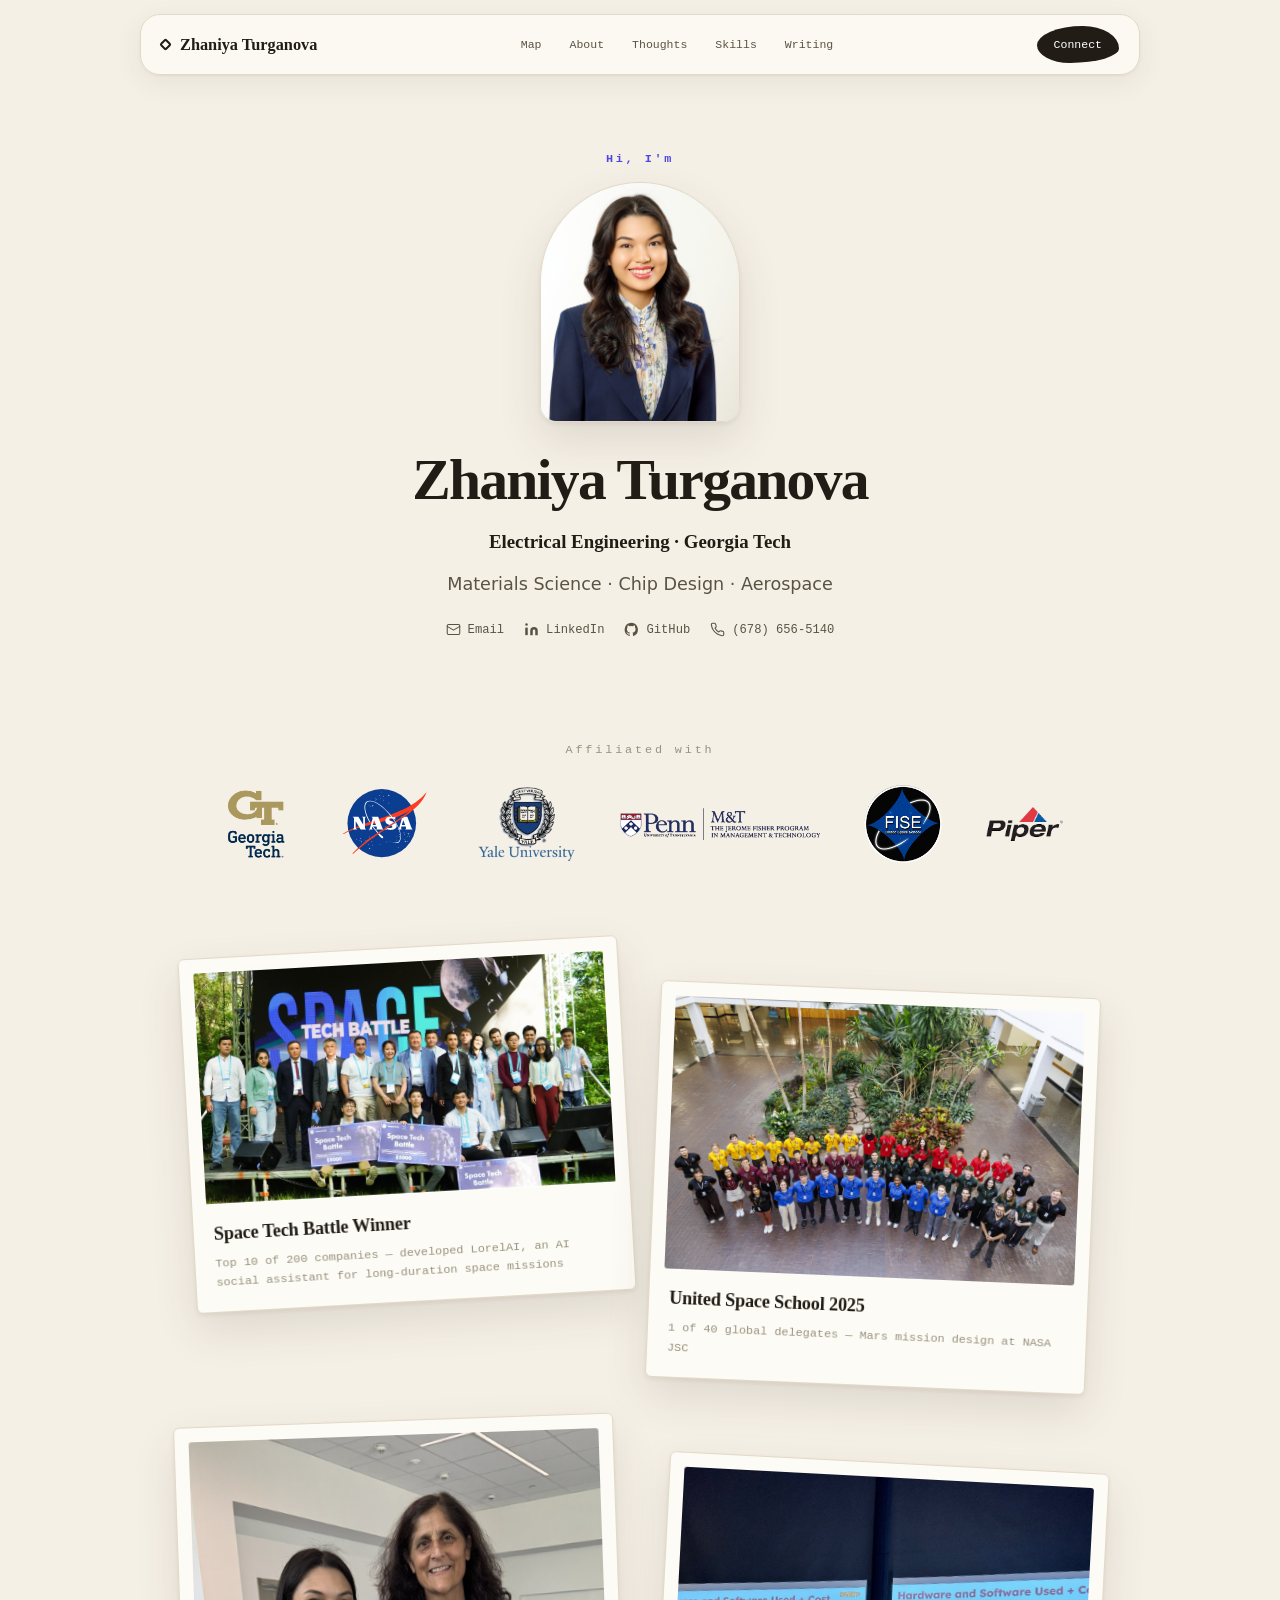
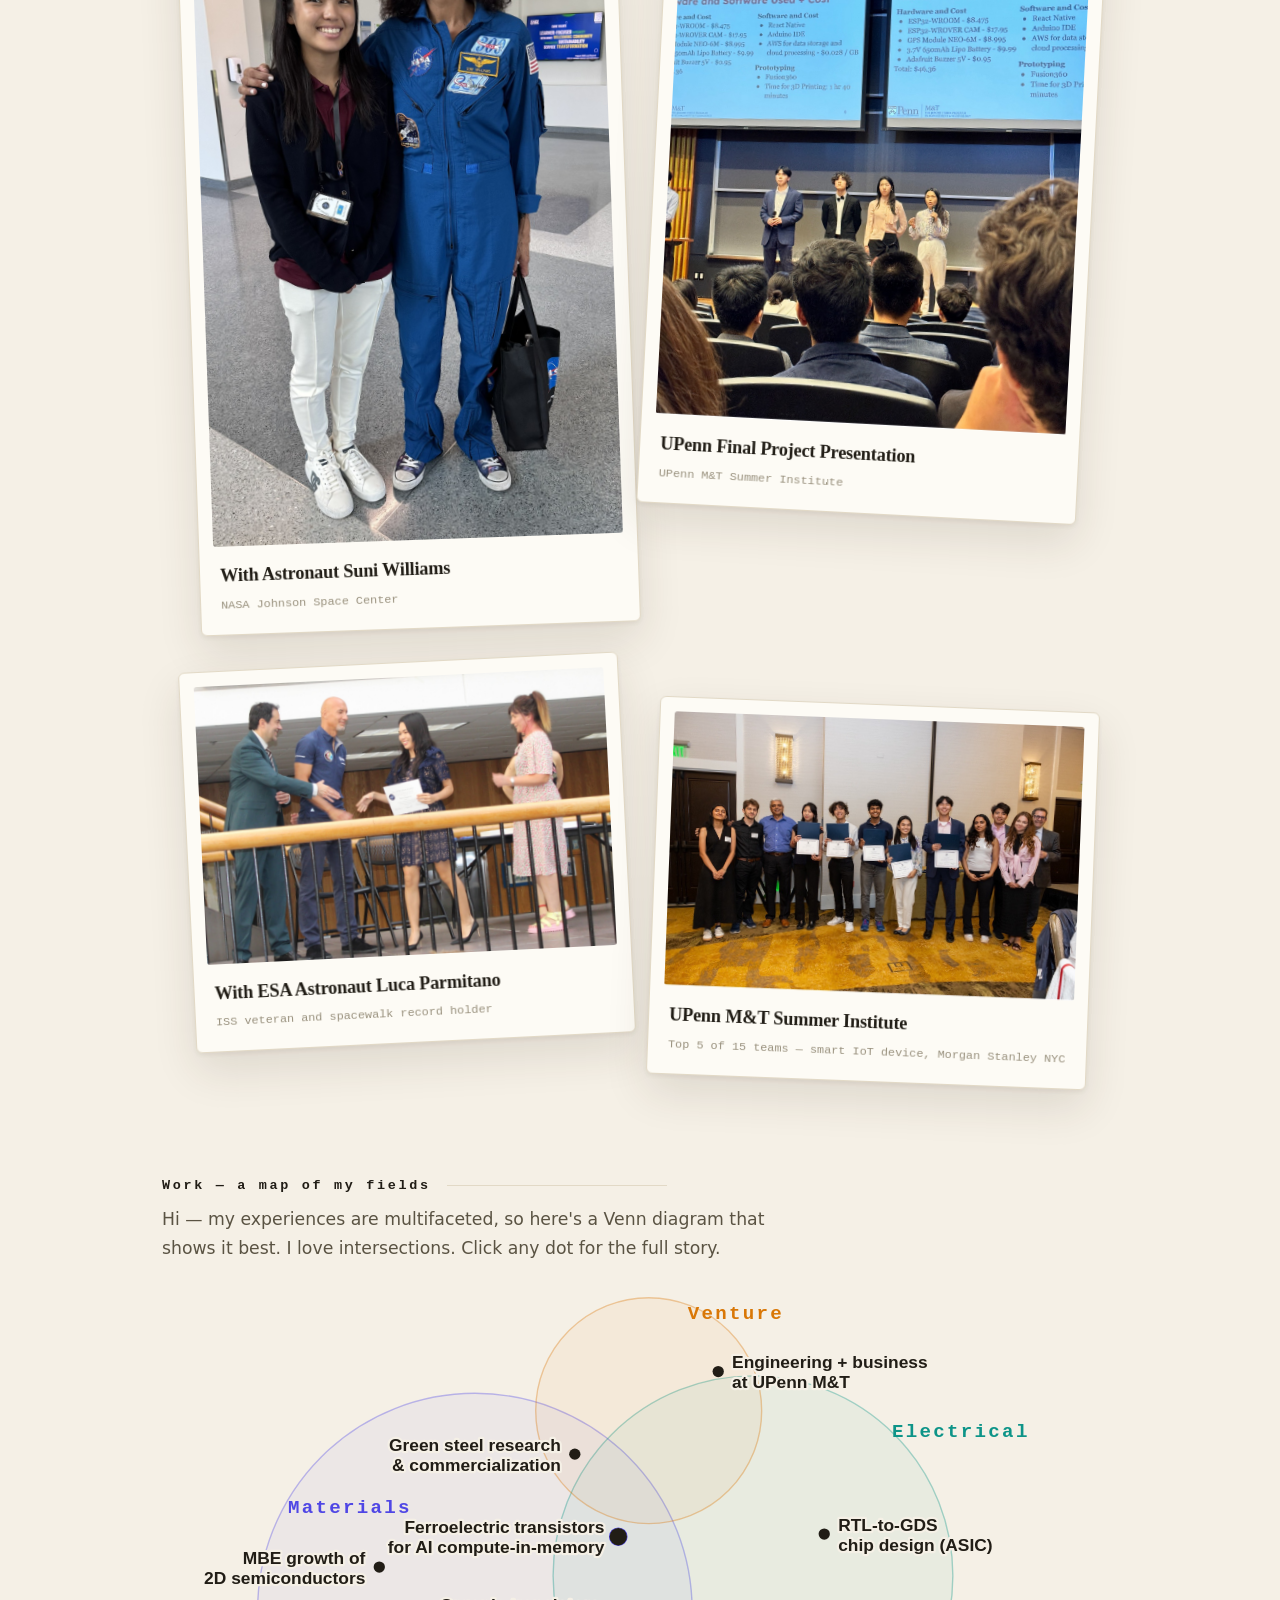
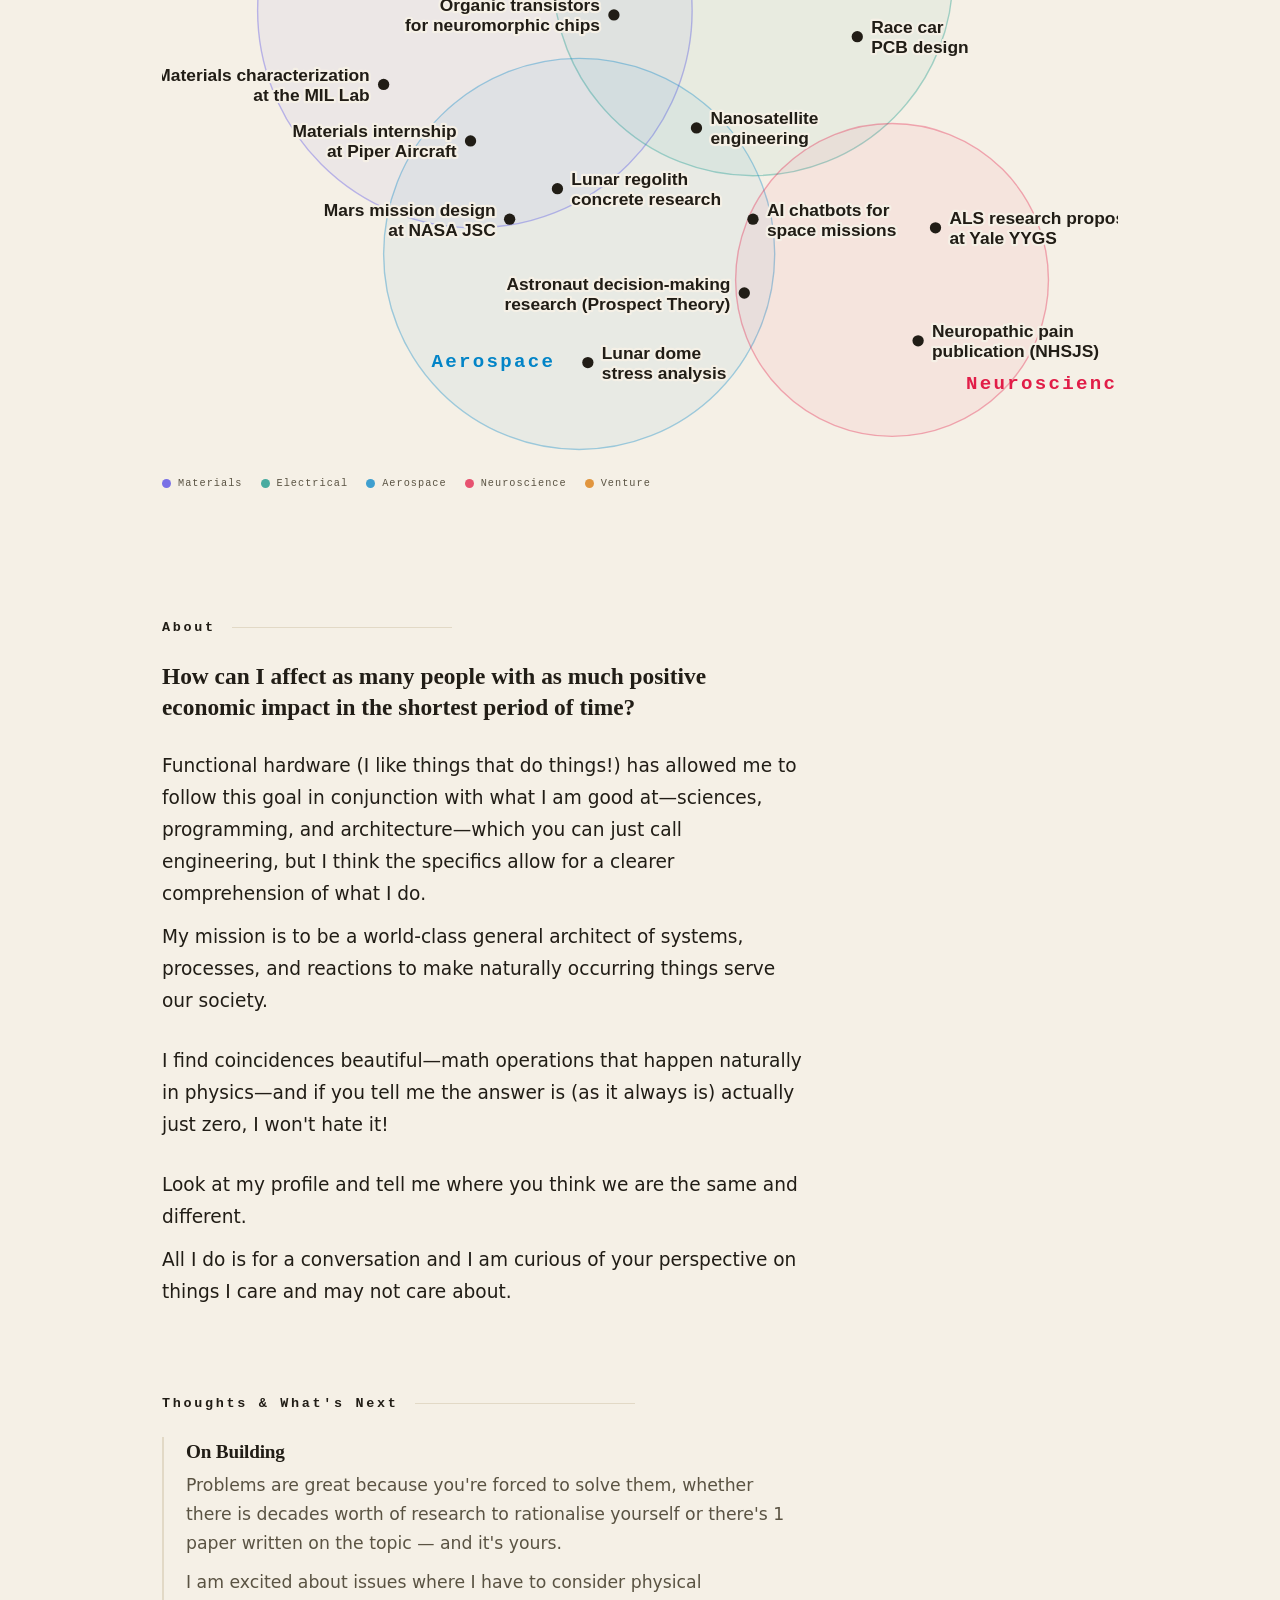
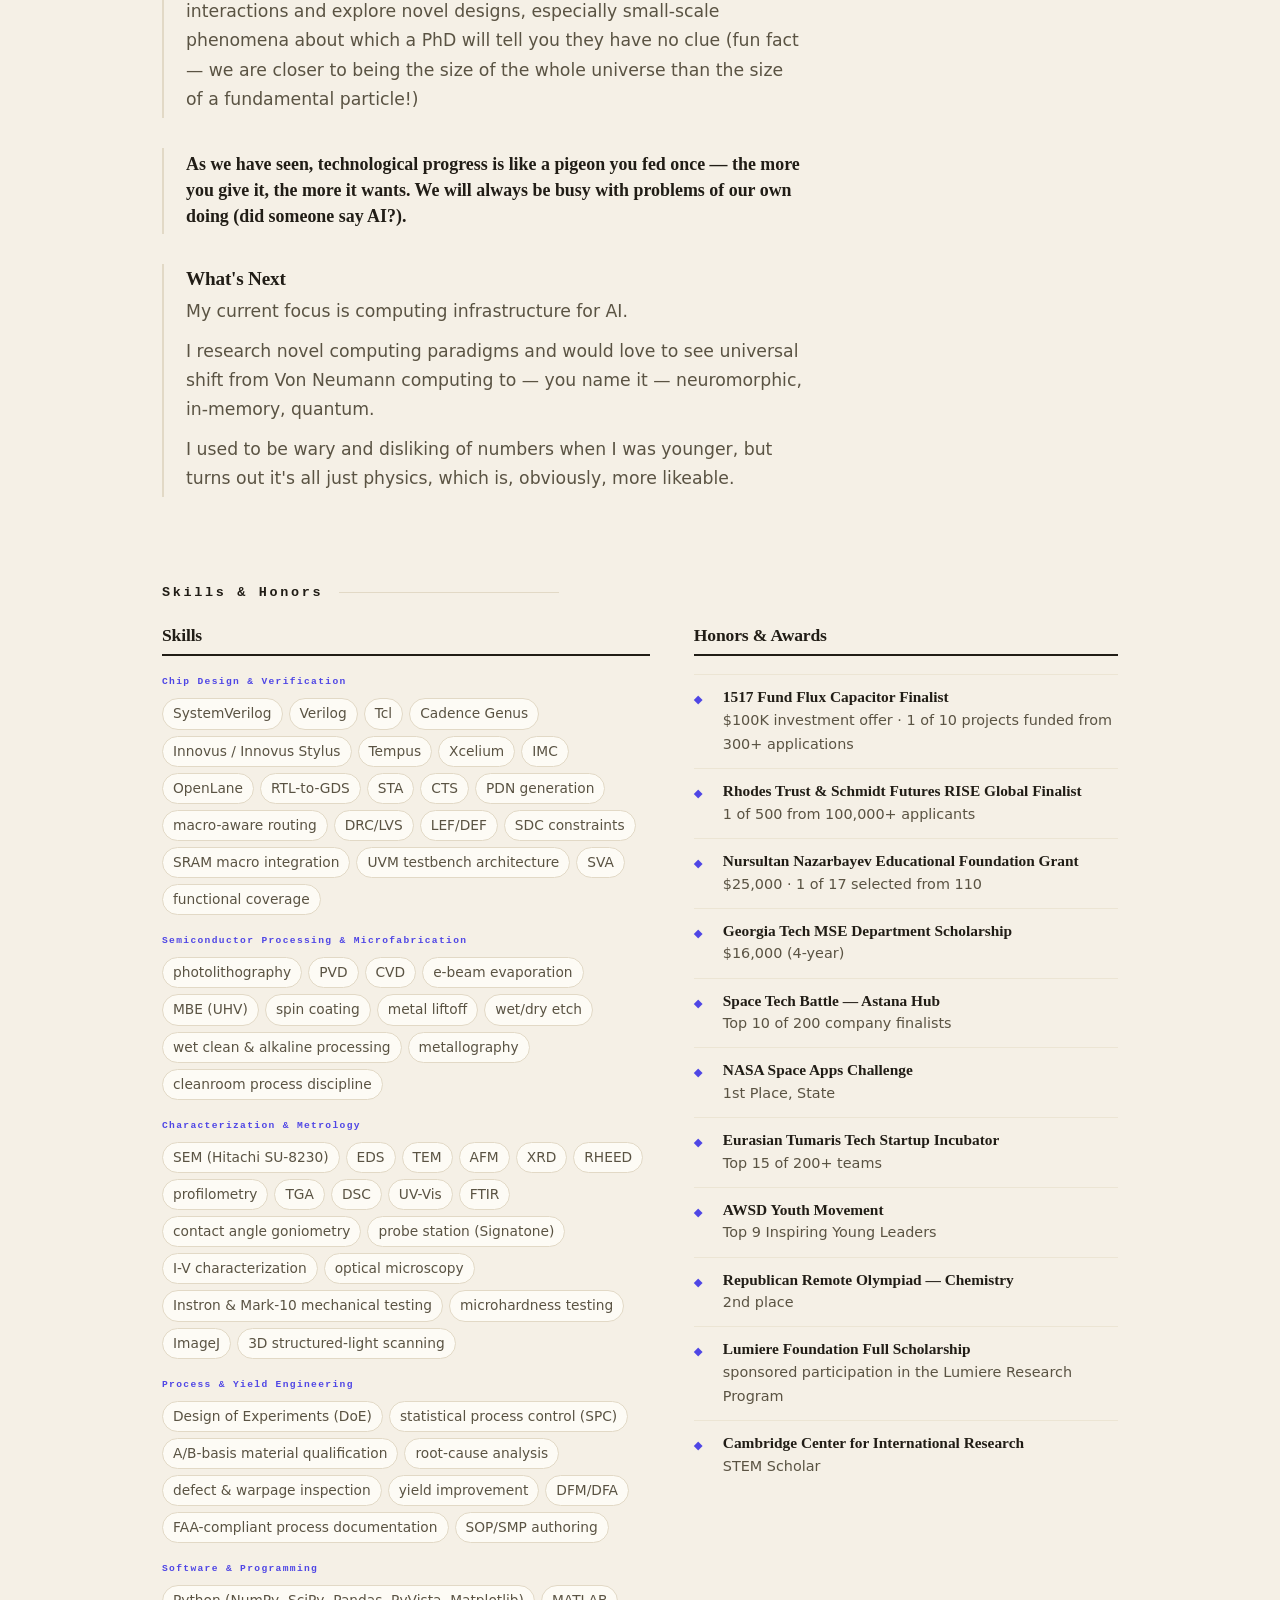
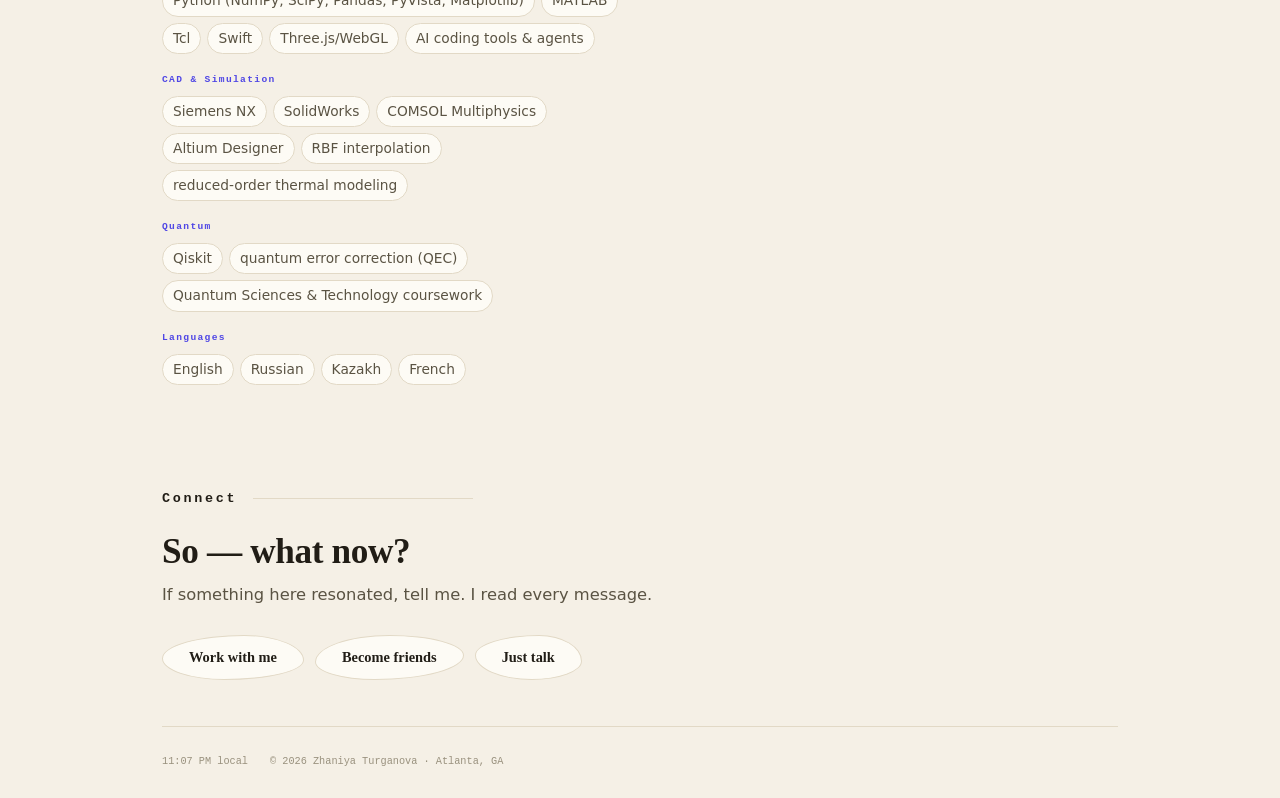
==== index.html @ eed6bd82 "v7 'atelier': beige paper, Fraunces serif, bigger everything, front-page collage, flowy modals - War" ====
<!DOCTYPE html>
<html lang="en">
<head>
    <meta charset="UTF-8">
    <meta name="viewport" content="width=device-width, initial-scale=1.0">
    <meta http-equiv="Content-Security-Policy" content="default-src 'self'; img-src 'self' data:; style-src 'self' 'unsafe-inline' https://fonts.googleapis.com; font-src https://fonts.gstatic.com; script-src 'self' 'unsafe-inline'; connect-src 'self' https://formspree.io; frame-src 'self'; base-uri 'self'; object-src 'none'; form-action 'self' https://formspree.io">
    <title>Zhaniya Turganova — Materials Science · Chip Design · Aerospace</title>
    <meta name="description" content="Zhaniya Turganova is an electrical engineering student at Georgia Tech working across the full hardware stack — semiconductor growth, cleanroom microfabrication, chip design, and process engineering. Founder of a funded ferroelectric transistor research project.">
    <meta name="author" content="Zhaniya Turganova">
    <link rel="canonical" href="https://zhaniyaturganova.com/">
    <meta name="robots" content="index, follow">
    <meta property="og:type" content="website">
    <meta property="og:site_name" content="Zhaniya Turganova">
    <meta property="og:title" content="Zhaniya Turganova — Materials Science · Chip Design · Aerospace">
    <meta property="og:description" content="Electrical engineering student at Georgia Tech working across the full hardware stack. Founder of a funded ferroelectric transistor research project.">
    <meta property="og:url" content="https://zhaniyaturganova.com/">
    <meta property="og:image" content="https://zhaniyaturganova.com/img/headshot.jpg">
    <meta name="twitter:card" content="summary_large_image">
    <meta name="twitter:title" content="Zhaniya Turganova — Materials Science · Chip Design · Aerospace">
    <meta name="twitter:description" content="Electrical engineering student at Georgia Tech working across the full hardware stack.">
    <meta name="twitter:image" content="https://zhaniyaturganova.com/img/headshot.jpg">
    <link rel="stylesheet" href="assets/site.css?v=20">
    <script type="application/ld+json">
    {
      "@context": "https://schema.org",
      "@type": "Person",
      "name": "Zhaniya Turganova",
      "url": "https://zhaniyaturganova.com/",
      "image": "https://zhaniyaturganova.com/img/headshot.jpg",
      "jobTitle": "Electrical Engineering Student & Researcher",
      "affiliation": { "@type": "CollegeOrUniversity", "name": "Georgia Institute of Technology" },
      "alumniOf": { "@type": "CollegeOrUniversity", "name": "Georgia Institute of Technology" },
      "knowsAbout": ["Materials Science", "Semiconductors", "Chip Design", "Aerospace", "Nanotechnology"],
      "sameAs": [
        "https://www.linkedin.com/in/janierlani",
        "https://github.com/janierlani"
      ]
    }
    </script>
</head>
<body>
    <div id="loader" aria-hidden="true">
        <div class="loader-mark"></div>
        <div class="loader-name">Zhaniya Turganova</div>
        <div class="loader-bar"><i></i></div>
    </div>

    <div class="scroll-progress" id="scrollProgress"></div>
    <button class="to-top" id="toTop" aria-label="Back to top">
        <svg width="18" height="18" viewBox="0 0 24 24" fill="none" stroke="currentColor" stroke-width="2.2" stroke-linecap="round" stroke-linejoin="round"><polyline points="18 15 12 9 6 15"/></svg>
    </button>

    <nav class="topnav" id="topnav">
        <a href="index.html" class="nav-brand"><span class="mark"></span>Zhaniya Turganova</a>
        <button class="nav-toggle" id="navToggle" aria-label="Menu">
            <svg width="22" height="22" viewBox="0 0 24 24" fill="none" stroke="currentColor" stroke-width="2" stroke-linecap="round"><line x1="3" y1="6" x2="21" y2="6"/><line x1="3" y1="12" x2="21" y2="12"/><line x1="3" y1="18" x2="21" y2="18"/></svg>
        </button>
        <div class="nav-mid" id="navLinks">
            <a href="#work">Map</a>
            <a href="#about">About</a>
            <a href="#thoughts">Thoughts</a>
            <a href="#skills">Skills</a>
            <a href="blog.html">Writing</a>
        </div>
        <div class="nav-right">
            <a href="#cta" class="nav-cta">Connect</a>
        </div>
    </nav>

    <main class="page">
        <section class="sec sec-hero" id="hero"><div class="hero-c"><h1>Zhaniya Turganova</h1><p class="hero-tag">Zhaniya Turganova is an electrical engineering student at Georgia Tech working across the full hardware stack — semiconductor growth, cleanroom microfabrication, chip design, and process engineering.</p></div></section>
        <section class="sec sec-affil" id="affiliations">
            <div class="affil-label">Affiliated with</div>
            <div class="affil-row">
                <img src="img/logo-gatech.png" alt="Georgia Institute of Technology">
                <img src="img/nasa-logo.svg" alt="NASA">
                <img src="img/logo-yale.png" alt="Yale University">
                <img src="img/logo-upenn.png" alt="UPenn Jerome Fisher M&amp;T">
                <img src="img/logo-fise.png" alt="FISE — United Space School">
                <img src="img/logo-piper.png" alt="Piper Aircraft">
            </div>
        </section>
        <div class="hero-snaps" id="heroSnaps"></div>
        <section class="sec" id="work"><div class="loading">Loading…</div></section>
        <section class="sec" id="about"></section>
        <section class="sec" id="thoughts"></section>
        <section class="sec" id="skills"></section>
        <section class="sec" id="gallery"></section>
        <section class="sec" id="blog"></section>
        <section class="sec" id="cta"></section>
        <footer class="content-foot">
            <span id="clock"></span>
            <span>© 2026 Zhaniya Turganova · Atlanta, GA</span>
        </footer>
    </main>

    <!-- experience detail modal -->
    <div id="xp-modal" aria-modal="true" role="dialog">
        <div class="xpm-box">
            <button class="xpm-close" id="xpmClose" aria-label="Close">×</button>
            <div class="xpm-body" id="xpmBody"></div>
        </div>
    </div>

    <!-- PDF modal -->
    <div id="pdf-modal">
        <div class="pm-box">
            <div class="pm-bar">
                <strong></strong>
                <div class="pm-actions">
                    <a class="pm-dl" href="#" target="_blank" rel="noopener">open in new tab ↗</a>
                    <button onclick="closePDF()" aria-label="Close">×</button>
                </div>
            </div>
            <iframe src="" title="Document viewer"></iframe>
        </div>
    </div>

    <script src="assets/render.js?v=20"></script>
</body>
</html>
---- assets/site.css ----
/* ============================================================
   Zhaniya Turganova — design system v7 "atelier"
   Map-first single column · warm beige · serif headings · normal case
   ============================================================ */
@import url('https://fonts.googleapis.com/css2?family=Fraunces:opsz,wght@9..144,500;9..144,600;9..144,700&family=Instrument+Serif:ital@1&family=Inter:wght@400;500;600;700&family=IBM+Plex+Mono:wght@400;500;600&display=swap');

:root {
    --bg:       #f5f0e6;
    --ink:      #211d16;
    --soft:     #5a5343;
    --faint:    #99917e;
    --hair:     #e2d9c6;
    --hair2:    #ece5d4;
    --accent:   #4f46e5;
    --accent-soft: #e9e6f6;
    --paper: #fdfbf5; --surface: #fdfbf5; --glass-brd: var(--hair);
    --rasp: var(--accent); --rasp-deep: var(--accent);
    --teal: var(--accent); --teal-deep: var(--accent);
    --gold: var(--ink); --gold-deep: var(--ink);
    --rasp-tint: var(--accent-soft); --teal-tint: var(--accent-soft); --gold-tint: var(--hair2);
    --rule: var(--hair); --rule-soft: var(--hair2); --warm-rule: var(--hair);
    --readw: 720px;
    --ease: cubic-bezier(.2,.8,.2,1);
    --shadow-1: 0 1px 2px rgba(56,45,25,.06), 0 8px 28px rgba(56,45,25,.07);
    --shadow-2: 0 2px 4px rgba(56,45,25,.07), 0 18px 44px rgba(56,45,25,.12);
}

* { margin: 0; padding: 0; box-sizing: border-box; }
html { scroll-behavior: smooth; scroll-padding-top: 40px; }

body {
    font-family: 'Inter', system-ui, -apple-system, sans-serif;
    font-size: 19.5px; font-weight: 400; line-height: 1.68;
    color: var(--ink); background: var(--bg);
    -webkit-font-smoothing: antialiased; text-rendering: optimizeLegibility;
    overflow-x: hidden;
}

::selection { background: var(--ink); color: #fff; }
h1, h2, h3, h4 { font-family: 'Fraunces', serif; color: var(--ink); font-weight: 600; line-height: 1.12; letter-spacing: -0.01em; }
a { color: var(--ink); text-underline-offset: 3px; text-decoration-thickness: 1px; transition: color .2s; }
a:hover { color: var(--accent); }
strong, b { font-weight: 700; }
em { font-family: 'Instrument Serif', serif; font-style: italic; font-size: 1.08em; }

.mono { font-family: 'IBM Plex Mono', monospace; }

/* ─────────────── PRELOADER ─────────────── */
#loader { position: fixed; inset: 0; z-index: 3000; display: flex; flex-direction: column; align-items: center; justify-content: center; gap: 20px; background: var(--paper);
    transition: opacity .5s ease, visibility .5s; animation: loaderAway .5s ease 3s forwards; }
#loader.done { opacity: 0; visibility: hidden; }
@keyframes loaderAway { to { opacity: 0; visibility: hidden; } }
.loader-mark { width: 16px; height: 16px; border: 2.5px solid var(--ink); border-radius: 4px; transform: rotate(45deg); animation: markSpin 1.2s var(--ease) infinite; }
@keyframes markSpin { 50% { transform: rotate(225deg) scale(.82); border-color: var(--accent); } 100% { transform: rotate(405deg); } }
.loader-name { font-family: 'Fraunces', serif; font-weight: 700; font-size: 1rem; letter-spacing: .14em; color: var(--faint); }
.loader-bar { width: 140px; height: 2px; background: var(--hair); border-radius: 2px; overflow: hidden; }
.loader-bar i { display: block; height: 100%; width: 40%; background: var(--ink); border-radius: 2px; animation: loadBar 1.1s ease-in-out infinite; }
@keyframes loadBar { 0% { transform: translateX(-120%); } 100% { transform: translateX(400%); } }

/* cursor ring / progress / toast */
.cursor-ring { position: fixed; top: 0; left: 0; width: 30px; height: 30px; margin: -15px 0 0 -15px; border: 1.5px solid rgba(18,18,23,.28); border-radius: 50%; pointer-events: none; z-index: 2500; will-change: transform; transition: width .25s, height .25s, margin .25s, border-color .25s, opacity .3s; opacity: 0; }
body.cursor-on .cursor-ring { opacity: 1; }
.cursor-ring.hot { width: 52px; height: 52px; margin: -26px 0 0 -26px; border-color: var(--accent); }
@media (pointer: coarse) { .cursor-ring { display: none; } }
.scroll-progress { position: fixed; top: 0; left: 0; height: 2px; width: 0%; background: var(--ink); z-index: 950; transition: width .1s linear; }
.toast { position: fixed; bottom: 30px; left: 50%; transform: translate(-50%, 20px); z-index: 2600; opacity: 0; background: var(--ink); border-radius: 12px; padding: 13px 22px; font-family: 'IBM Plex Mono', monospace; font-size: .78rem; color: #fff; box-shadow: var(--shadow-2); transition: opacity .4s, transform .4s var(--ease); pointer-events: none; }
.toast.show { opacity: 1; transform: translate(-50%, 0); }

/* ═══════════════ SINGLE PAGE (map-first) ═══════════════ */
.page { max-width: 1020px; margin: 0 auto; padding: 0 32px; }
.sec-hero { padding-top: 150px; padding-bottom: 40px; }
.hero-c { text-align: center; }
.hero-c .side-hi { margin-bottom: 12px; }
.hero-portrait { width: 200px; height: 240px; margin: 0 auto 26px; border-radius: 110px 110px 18px 18px; overflow: hidden; border: 1px solid var(--hair); box-shadow: var(--shadow-2); }
.hero-portrait img { width: 100%; height: 100%; object-fit: cover; display: block; }
.hero-c h1 { font-size: clamp(2.3rem, 5.4vw, 3.6rem); letter-spacing: -.03em; }
.hero-role { font-family: 'Fraunces', serif; font-weight: 600; font-size: 1.18rem; margin-top: 14px; }
.hero-tag { font-size: 1.1rem; color: var(--soft); margin: 12px auto 0; max-width: 600px; }
.hero-links-row { justify-content: center; margin-top: 20px; }
.venn-wrap.centered { max-width: 960px; margin-left: auto; margin-right: auto; }

/* experience detail modal */
#xp-modal { display: none; position: fixed; inset: 0; z-index: 1600; background: rgba(33,29,22,.45); -webkit-backdrop-filter: blur(5px); backdrop-filter: blur(5px); align-items: center; justify-content: center; padding: 20px; animation: modalFade .3s ease both; }
.xpm-box { position: relative; background: var(--paper); border: 1px solid var(--hair); border-radius: 20px; width: min(680px, 100%); max-height: 86vh; overflow-y: auto; padding: 38px 36px 42px; box-shadow: var(--shadow-2); animation: modalPop .5s var(--ease) both; }
@keyframes modalFade { from { opacity: 0; } }
@keyframes modalPop { 0% { opacity: 0; transform: translateY(34px) scale(.96); } 60% { opacity: 1; } 100% { opacity: 1; transform: none; } }
.xpm-body > * { animation: modalRise .55s var(--ease) both; }
.xpm-body > *:nth-child(2) { animation-delay: .06s; } .xpm-body > *:nth-child(3) { animation-delay: .1s; }
.xpm-body > *:nth-child(4) { animation-delay: .14s; } .xpm-body > *:nth-child(5) { animation-delay: .18s; }
.xpm-body > *:nth-child(n+6) { animation-delay: .22s; }
@keyframes modalRise { from { opacity: 0; transform: translateY(14px); } }
.xpm-cta { margin: 14px 0 4px; }
.xpm-cta .xp-link { margin-top: 0; border: 1.5px solid var(--ink); border-radius: 999px; padding: 11px 22px; font-size: .8rem; background: var(--paper); transition: background .25s, color .25s, gap .25s, transform .25s; }
.xpm-cta .xp-link:hover { background: var(--ink); color: #fff; transform: translateY(-2px); }
.xpm-close { position: sticky; top: 0; float: right; margin: -14px -10px 0 0; width: 38px; height: 38px; border-radius: 50%; border: 1px solid var(--hair); background: var(--paper); color: var(--soft); font-size: 1.4rem; line-height: 1; cursor: pointer; transition: color .2s, background .2s; z-index: 2; }
.xpm-close:hover { color: #fff; background: var(--ink); }
.xpm-title { font-size: 1.8rem; margin: 10px 0 8px; line-height: 1.2; }
.xpm-meta { font-family: 'IBM Plex Mono', monospace; font-size: .76rem; color: var(--faint); margin-bottom: 6px; }
.xpm-body .xp-personal { margin-top: 16px; }
.venn-more { display: flex; flex-wrap: wrap; gap: 8px; margin-top: 14px; }
.vmore { font-family: 'IBM Plex Mono', monospace; font-size: .66rem; color: var(--soft); border: 1px dashed var(--hair); background: var(--paper); border-radius: 999px; padding: 6px 14px; cursor: pointer; transition: all .2s; }
.vmore:hover { border-color: var(--ink); color: var(--ink); }
@media (max-width: 640px) { .xpm-box { padding: 26px 20px 32px; } }

/* ═══════════════ SPLIT SHELL ═══════════════ */
.shell { display: grid; grid-template-columns: minmax(320px, 5fr) 7fr; gap: 24px; max-width: 1280px; margin: 0 auto; padding: 0 48px; }

/* ── sidebar ── */
.side { position: sticky; top: 0; height: 100vh; display: flex; flex-direction: column; justify-content: space-between; padding: 84px 40px 64px 0; }
.side-hi { font-family: 'IBM Plex Mono', monospace; font-size: .74rem; letter-spacing: .22em; color: var(--accent); font-weight: 600; margin-bottom: 14px; }
.side-portrait { width: 84px; height: 100px; border-radius: 52px 52px 12px 12px; overflow: hidden; border: 1px solid var(--hair); box-shadow: var(--shadow-1); margin-bottom: 22px; }
.side-portrait img { width: 100%; height: 100%; object-fit: cover; display: block; }
.side-name { font-size: clamp(2rem, 3.4vw, 2.9rem); letter-spacing: -.03em; line-height: 1.02; }
.side-name a { text-decoration: none; color: var(--ink); }
.side-role { font-family: 'Fraunces', serif; font-weight: 700; font-size: 1.02rem; color: var(--ink); margin-top: 14px; }
.side-tag { font-size: .95rem; color: var(--soft); margin-top: 10px; max-width: 330px; }
.side-nav { display: flex; flex-direction: column; gap: 2px; margin-top: 42px; }
.side-nav a { display: inline-flex; align-items: center; gap: 14px; font-family: 'IBM Plex Mono', monospace; font-size: .72rem; letter-spacing: .16em; color: var(--faint); text-decoration: none; padding: 8px 0; transition: color .25s; }
.side-nav a::before { content: ''; width: 28px; height: 1px; background: var(--hair); transition: width .3s var(--ease), background .3s; }
.side-nav a:hover, .side-nav a.current { color: var(--ink); }
.side-nav a:hover::before, .side-nav a.current::before { width: 58px; background: var(--ink); }
.side-links { display: flex; flex-wrap: wrap; gap: 8px 20px; }
.side-links a { font-family: 'IBM Plex Mono', monospace; font-size: .76rem; color: var(--soft); text-decoration: none; display: inline-flex; align-items: center; gap: 7px; padding-bottom: 2px; border-bottom: 1px solid transparent; transition: color .2s, border-color .2s; }
.side-links a:hover { color: var(--accent); border-color: var(--accent); }
.side-links svg { width: 15px; height: 15px; }

/* ── content column ── */
.content { padding: 84px 0 48px; min-width: 0; }
.sec { padding-bottom: 88px; scroll-margin-top: 60px; }
.sec:last-of-type { padding-bottom: 40px; }
.sec-label { display: flex; align-items: center; gap: 16px; font-family: 'IBM Plex Mono', monospace; font-size: .84rem; letter-spacing: .2em; color: var(--ink); font-weight: 600; margin-bottom: 26px; }
.sec-label::after { content: ''; height: 1px; flex: 1; max-width: 220px; background: var(--hair); }
.sec-sub { color: var(--soft); font-size: 1.08rem; margin: -14px 0 26px; max-width: 640px; }

/* about */
.about-bio p { font-size: 1.16rem; line-height: 1.72; color: var(--ink); margin-bottom: 28px; max-width: 640px; }
.about-bio p:first-child .sent:first-child { font-family: 'Fraunces', serif; font-weight: 700; font-size: 1.26em; line-height: 1.3; margin-bottom: .65em; }
.about-bio p:last-child { margin-bottom: 0; }
.sent { display: block; margin-bottom: .62em; }
.sent:last-child { margin-bottom: 0; }
.about-stats { display: flex; flex-wrap: wrap; gap: 12px; margin-top: 36px; }
.hero-stat { padding: 14px 22px 12px; background: var(--paper); border: 1px solid var(--hair); border-radius: 14px; box-shadow: var(--shadow-1); transition: transform .3s var(--ease), box-shadow .3s; }
.hero-stat:hover { transform: translateY(-4px); box-shadow: var(--shadow-2); }
.hero-stat .n { font-family: 'Fraunces', serif; font-size: 1.7rem; font-weight: 800; display: block; line-height: 1; color: var(--ink); }
.hero-stat .l { font-family: 'IBM Plex Mono', monospace; font-size: .58rem; letter-spacing: .12em; color: var(--faint); margin-top: 7px; display: block; }

/* affiliations */
.sec-affil { padding-top: 10px; padding-bottom: 64px; text-align: center; }
.affil-label { font-family: 'IBM Plex Mono', monospace; font-size: .74rem; letter-spacing: .24em; color: var(--faint); margin-bottom: 24px; }
.affil-row { display: flex; flex-wrap: wrap; align-items: center; justify-content: center; gap: 26px 44px; }
.affil-row img { height: 78px; width: auto; max-width: 200px; object-fit: contain; transition: transform .35s var(--ease); }
.affil-row img:hover { transform: translateY(-4px) scale(1.05); }
@media (max-width: 600px) { .affil-row { gap: 16px 24px; } .affil-row img { height: 52px; } }

/* ─────────────── SNAPS — angled photo collage on the front page ─────────────── */
.hero-snaps { display: flex; flex-wrap: wrap; justify-content: center; align-items: flex-start; gap: 34px 26px; max-width: 1080px; margin: 0 auto; padding: 20px 0 96px; }
.hero-snaps:empty { display: none; padding: 0; }
.snap { --rot: -2deg; width: min(440px, 88vw); margin: 0; background: var(--paper); border: 1px solid var(--hair); border-radius: 6px; padding: 14px 14px 16px; box-shadow: var(--shadow-2); will-change: transform; }
.snap.snap-r { margin-top: 42px; }
.snap img { width: 100%; height: auto; display: block; border-radius: 3px; user-select: none; -webkit-user-drag: none; }
.snap figcaption { padding: 14px 6px 2px; }
.snap figcaption strong { font-family: 'Fraunces', serif; font-size: 1.14rem; font-weight: 600; display: block; letter-spacing: -.01em; }
.snap figcaption span { font-family: 'IBM Plex Mono', monospace; font-size: .74rem; color: var(--faint); display: block; margin-top: 5px; }
.snap.ph-reveal { opacity: 0; transform: rotate(var(--rot)) translateY(40px) scale(.97); }
.snap.ph-reveal.in { opacity: 1; transform: rotate(var(--rot)); transition: opacity .7s ease, transform .45s var(--ease), box-shadow .35s ease; }
.snap.ph-reveal.in:hover { transform: rotate(0deg) scale(1.03); box-shadow: 0 4px 8px rgba(56,45,25,.09), 0 26px 60px rgba(56,45,25,.16); z-index: 2; }
@media (max-width: 640px) { .hero-snaps { gap: 30px; padding-bottom: 72px; } .snap.snap-r { margin-top: 0; } }

/* legacy vertical moments (blog/gallery reuse) */
.moment-full, .moment-pair .moment-cell { position: relative; overflow: hidden; border-radius: 16px; border: 1px solid var(--hair); box-shadow: var(--shadow-1); }
.moment-full img, .moment-pair .moment-cell img { width: 100%; height: auto; display: block; }
.moment-pair { display: grid; grid-template-columns: 1fr 1fr; gap: 18px; margin: 24px 0; }
@media (max-width: 640px) { .moment-pair { grid-template-columns: 1fr; } }

.ph-reveal { opacity: 0; transform: translateY(24px); transition: opacity .8s ease, transform .9s var(--ease); transition-delay: var(--d, 0s); }
.ph-reveal.in { opacity: 1; transform: none; }

/* ─────────────── THOUGHTS ─────────────── */
.thoughts { max-width: 640px; }
.thought { padding: 4px 0 4px 22px; border-left: 2px solid var(--hair); margin-bottom: 30px; transition: border-color .3s; }
.thought:hover { border-color: var(--accent); }
.thought:last-child { margin-bottom: 0; }
.thought h3 { font-size: 1.2rem; margin-bottom: 8px; }
.thought p { color: var(--soft); font-size: 1.08rem; }
.thought-standalone p { font-family: 'Fraunces', serif; font-size: 1.12rem; font-weight: 700; line-height: 1.45; color: var(--ink); }

/* ─────────────── WORK — ledger with spotlight ─────────────── */
.cat-block { margin-bottom: 54px; }
.cat-block:last-child { margin-bottom: 0; }
.cat-title { display: flex; align-items: baseline; gap: 12px; margin-bottom: 4px; }
.cat-title h3 { font-size: 1.24rem; font-weight: 800; }
.cat-title .ct-mark { font-family: 'IBM Plex Mono', monospace; font-size: .7rem; color: var(--accent); letter-spacing: .1em; }
.cat-title .ct-count { font-family: 'IBM Plex Mono', monospace; font-size: .64rem; color: var(--faint); margin-left: auto; }
.cat-rule { height: 2px; background: var(--ink); margin-bottom: 4px; transform-origin: left; transform: scaleX(0); transition: transform 1.1s var(--ease); }
.cat-block.in .cat-rule { transform: scaleX(1); }
.cat-entries { }
/* spotlight: hovering one entry dims the others */
@media (hover: hover) {
  .cat-entries:hover .xp { opacity: .45; }
  .cat-entries:hover .xp:hover { opacity: 1; }
}
.xp { display: grid; grid-template-columns: 112px 1fr; gap: 6px 24px; padding: 26px 16px; margin: 0 -16px; border-top: 1px solid var(--hair2); align-items: start; border-radius: 14px; transition: background .3s, opacity .3s; }
.xp:first-of-type { border-top: none; }
.xp:hover { background: var(--hair2); }
.xp-date { font-family: 'IBM Plex Mono', monospace; font-size: .66rem; color: var(--faint); padding-top: 7px; line-height: 1.7; }
.xp-main h4 { font-family: 'Fraunces', serif; font-size: 1.14rem; font-weight: 700; line-height: 1.3; transition: color .2s; }
.xp:hover .xp-main h4 { color: var(--accent); }
.xp-org { color: var(--soft); font-size: .92rem; margin-top: 3px; font-weight: 500; }
.xp-incoming { display: inline-block; margin-left: 9px; font-family: 'IBM Plex Mono', monospace; font-size: .54rem; letter-spacing: .1em; color: #fff; background: var(--ink); padding: 3px 9px; border-radius: 999px; vertical-align: middle; }
.xp-personal { background: var(--accent-soft); border-left: 3px solid var(--accent); border-radius: 0 12px 12px 0; padding: 13px 16px; margin-top: 14px; }
.xp-personal .xp-pl { display: block; font-family: 'IBM Plex Mono', monospace; font-size: .56rem; letter-spacing: .16em; color: var(--accent); font-weight: 600; margin-bottom: 6px; }
.xp-personal p { font-size: 1.02rem; line-height: 1.62; color: var(--ink); }
.xp-list { list-style: none; margin: 14px 0 0; }
.xp-list li { position: relative; padding-left: 17px; font-size: 1rem; color: var(--soft); margin-bottom: 9px; line-height: 1.6; }
.xp-list li::before { content: ''; position: absolute; left: 0; top: 11px; width: 7px; height: 2px; background: var(--ink); }
.xp-tags { margin-top: 12px; display: flex; flex-wrap: wrap; gap: 7px; }
.xp-tag { font-family: 'IBM Plex Mono', monospace; font-size: .6rem; color: var(--soft); border: 1px solid var(--hair); padding: 3px 10px; border-radius: 999px; transition: all .2s; }
.xp-tag:hover { border-color: var(--ink); color: var(--ink); }
.xp-stats { display: flex; flex-wrap: wrap; gap: 20px; margin-top: 13px; padding: 12px 0; border-top: 1px dashed var(--hair); border-bottom: 1px dashed var(--hair); }
.xp-stat .v { font-family: 'Fraunces', serif; font-weight: 800; font-size: 1.06rem; color: var(--ink); }
.xp-stat .l { font-family: 'IBM Plex Mono', monospace; font-size: .52rem; letter-spacing: .08em; color: var(--faint); display: block; }
.xp-link { font-family: 'IBM Plex Mono', monospace; font-size: .72rem; color: var(--ink); text-decoration: none; font-weight: 600; display: inline-flex; align-items: center; gap: 6px; margin-top: 13px; cursor: pointer; transition: gap .25s, color .2s; }
.xp-link:hover { gap: 11px; color: var(--accent); }
@media (max-width: 640px) { .xp { grid-template-columns: 1fr; gap: 4px; padding: 22px 12px; margin: 0 -12px; } .xp-date { padding-top: 0; } }

/* ─────────────── VENN FIELD MAP ─────────────── */
.venn-wrap { margin: 6px -8px 4px; }
.venn { width: 100%; height: auto; display: block; }
.venn .vc { transition: fill-opacity .3s ease, stroke-opacity .3s ease; }
.venn .vc:hover { fill-opacity: .1; stroke-opacity: .6; }
.venn .vlabel { font-family: 'IBM Plex Mono', monospace; font-size: 22px; letter-spacing: .12em; font-weight: 600; }
.venn .vnode { cursor: pointer; outline: none; }
.venn .vnode .vdot { transition: r .25s var(--ease), fill .25s; }
.venn .vnode:hover .vdot, .venn .vnode:focus-visible .vdot { r: 11; fill: var(--accent); }
.venn .vnode:active .vdot { r: 14; }
.venn .vnode .vtext { font-family: 'Inter', sans-serif; font-size: 20px; font-weight: 600; fill: var(--ink); paint-order: stroke; stroke: #f5f0e6; stroke-width: 5px; stroke-linejoin: round; transition: fill .25s; }
.venn .vnode:hover .vtext, .venn .vnode:focus-visible .vtext { fill: var(--accent); }
.venn .vbig .vpulse { animation: vpulse 2.6s ease-out infinite; transform-origin: center; transform-box: fill-box; }
@keyframes vpulse { 0% { transform: scale(1); opacity: .8; } 70% { transform: scale(2.4); opacity: 0; } 100% { transform: scale(2.4); opacity: 0; } }
.venn-legend { display: flex; flex-wrap: wrap; gap: 8px 18px; margin: 2px 0 40px; }
.vleg { font-family: 'IBM Plex Mono', monospace; font-size: .64rem; letter-spacing: .1em; color: var(--soft); display: inline-flex; align-items: center; gap: 7px; }
.vleg::before { content: ''; width: 9px; height: 9px; border-radius: 50%; background: var(--fc); opacity: .75; }
.xp-head { display: flex; align-items: baseline; justify-content: space-between; gap: 12px; flex-wrap: wrap; }
.xp-fields { display: inline-flex; gap: 6px; flex-shrink: 0; }
.fchip { font-family: 'IBM Plex Mono', monospace; font-size: .56rem; letter-spacing: .08em; color: var(--fc); border: 1px solid color-mix(in srgb, var(--fc) 35%, transparent); background: color-mix(in srgb, var(--fc) 7%, transparent); padding: 2px 9px; border-radius: 999px; white-space: nowrap; }
.xp.flash { animation: flashBg 1.8s ease; }
@keyframes flashBg { 0% { background: var(--accent-soft); } 100% { background: transparent; } }
@media (max-width: 640px) { .venn .vtext { font-size: 21px; } .venn .vlabel { font-size: 21px; } }

/* ─────────────── SKILLS + AWARDS ─────────────── */
.sa-wrap { display: grid; grid-template-columns: 1.15fr 1fr; gap: 44px; }
.sa-col h3 { font-size: 1.1rem; margin-bottom: 18px; padding-bottom: 9px; border-bottom: 2px solid var(--ink); }
.skill-group { margin-bottom: 18px; }
.skill-group .sg-label { font-family: 'IBM Plex Mono', monospace; font-size: .6rem; letter-spacing: .14em; color: var(--accent); margin-bottom: 8px; font-weight: 600; }
.skill-items { display: flex; flex-wrap: wrap; gap: 6px; }
.skill-items span { font-size: .86rem; font-weight: 500; color: var(--soft); border: 1px solid var(--hair); border-radius: 999px; padding: 3px 10px; background: var(--paper); opacity: 0; transform: translateY(8px); transition: opacity .5s ease, transform .5s var(--ease), border-color .25s, color .25s; transition-delay: calc(var(--i, 0) * 18ms); }
.reveal.in .skill-items span, .sa-wrap.in .skill-items span { opacity: 1; transform: none; }
.skill-items span:hover { border-color: var(--ink); color: var(--ink); }
.award { display: grid; grid-template-columns: 18px 1fr; gap: 11px; padding: 12px 0; border-top: 1px solid var(--hair2); }
.award:first-child { border-top: none; }
.award .a-mark { color: var(--accent); font-size: .72rem; padding-top: 3px; }
.award .a-title { font-family: 'Fraunces', serif; font-size: .96rem; font-weight: 700; line-height: 1.34; }
.award .a-detail { font-size: .9rem; color: var(--soft); }
@media (max-width: 760px) { .sa-wrap { grid-template-columns: 1fr; gap: 34px; } }

/* ─────────────── GALLERY ─────────────── */
.gallery-grid { columns: 2; column-gap: 18px; margin-top: 4px; }
@media (max-width: 560px) { .gallery-grid { columns: 1; } }
.gphoto { break-inside: avoid; margin-bottom: 18px; background: var(--paper); border: 1px solid var(--hair); border-radius: 14px; overflow: hidden; box-shadow: var(--shadow-1); transition: transform .3s var(--ease), box-shadow .3s; }
.gphoto:hover { transform: translateY(-5px); box-shadow: var(--shadow-2); }
.gphoto img { width: 100%; display: block; }
.gphoto .g-meta { padding: 13px 15px; }
.gphoto .g-date { font-family: 'IBM Plex Mono', monospace; font-size: .6rem; letter-spacing: .08em; color: var(--accent); font-weight: 600; }
.gphoto .g-desc { font-size: .9rem; color: var(--soft); margin-top: 4px; }

/* ─────────────── WRITING ─────────────── */
.nb-item { padding: 24px 16px; margin: 0 -16px; border-top: 1px solid var(--hair2); display: grid; grid-template-columns: 96px 1fr; gap: 20px; border-radius: 14px; transition: background .3s; }
.nb-item:first-of-type { border-top: none; }
.nb-item:hover { background: var(--hair2); }
.nb-meta { font-family: 'IBM Plex Mono', monospace; font-size: .64rem; color: var(--faint); line-height: 1.8; }
.nb-meta .cat { color: var(--accent); display: block; font-weight: 600; }
.nb-body h3 { font-size: 1.2rem; line-height: 1.25; margin-bottom: 7px; }
.nb-body h3 a { color: var(--ink); text-decoration: none; }
.nb-body h3 a:hover { color: var(--accent); }
.nb-body p { color: var(--soft); font-size: .96rem; }
.nb-body .more, .nb-foot .more { font-family: 'IBM Plex Mono', monospace; font-size: .7rem; color: var(--ink); text-decoration: none; display: inline-block; margin-top: 9px; font-weight: 600; }
.nb-body .more:hover, .nb-foot .more:hover { color: var(--accent); }
.nb-foot { margin-top: 22px; }
@media (max-width: 640px) { .nb-item { grid-template-columns: 1fr; gap: 6px; } }

/* ─────────────── CONNECT ─────────────── */
.cta { max-width: 560px; }
.cta h2 { font-size: clamp(1.6rem, 3.4vw, 2.2rem); }
.cta .lead { color: var(--soft); margin-top: 10px; font-size: 1.02rem; }
.cta-opts { display: flex; flex-wrap: wrap; gap: 11px; margin: 26px 0 6px; }
.cta-opt { position: relative; overflow: hidden; font-family: 'Fraunces', serif; font-weight: 700; font-size: .9rem; padding: 13px 26px; border-radius: 58% 42% 56% 44% / 52% 56% 44% 48%; border: 1.5px solid var(--hair); background: var(--paper); color: var(--ink); cursor: pointer; transition: all .35s var(--ease); }
.cta-opt:hover { color: #fff; background: var(--ink); transform: translateY(-3px) rotate(-2deg) scale(1.03); border-color: var(--ink); border-radius: 44% 56% 42% 58% / 56% 44% 58% 42%; box-shadow: var(--shadow-2); }
.cta-opt:active { transform: translateY(-1px) scale(.98); }
.cta-opt:nth-child(2) { border-radius: 50% 50% 60% 40% / 60% 45% 55% 40%; }
.cta-opt:nth-child(3) { border-radius: 60% 40% 47% 53% / 45% 58% 42% 55%; }
.cta-opt.active { background: var(--ink); color: #fff; border-color: var(--ink); transform: none; }
.cta-form { max-width: 440px; text-align: left; max-height: 0; overflow: hidden; opacity: 0; transition: max-height .5s var(--ease), opacity .4s ease, margin .4s; }
.cta-form.open { max-height: 680px; opacity: 1; margin-top: 24px; }
.cta-form label { display: block; font-family: 'IBM Plex Mono', monospace; font-size: .62rem; letter-spacing: .08em; color: var(--soft); margin: 14px 0 6px; }
.cta-form input, .cta-form textarea { width: 100%; font-family: inherit; font-size: .98rem; padding: 11px 13px; border: 1.5px solid var(--hair); border-radius: 11px; background: var(--paper); color: var(--ink); transition: border-color .25s, box-shadow .25s; }
.cta-form input:focus, .cta-form textarea:focus { outline: none; border-color: var(--ink); box-shadow: 0 0 0 3px var(--hair2); }
.cta-form textarea { min-height: 96px; resize: vertical; }
.cta-submit { position: relative; overflow: hidden; margin-top: 20px; width: 100%; font-family: 'Fraunces', serif; font-weight: 800; font-size: .96rem; padding: 15px; border: none; border-radius: 47% 53% 44% 56% / 64% 60% 40% 36%; background: var(--ink); color: #fff; cursor: pointer; box-shadow: var(--shadow-1); transition: transform .25s, border-radius .5s ease, background .25s; }
.cta-submit::after { content: ''; position: absolute; top: 0; left: -130%; width: 55%; height: 100%; background: linear-gradient(100deg, transparent, rgba(255,255,255,.3), transparent); transform: skewX(-20deg); transition: left .6s ease; }
.cta-submit:hover::after { left: 140%; }
.cta-submit:hover { transform: translateY(-2px); border-radius: 56% 44% 58% 42% / 38% 42% 58% 62%; background: #000; }
.cta-submit:active { transform: translateY(0) scale(.99); }
.cta-submit:disabled { opacity: .5; cursor: default; }
.cta-note { font-family: 'IBM Plex Mono', monospace; font-size: .64rem; color: var(--faint); margin-top: 12px; }
.cta-thanks { font-family: 'Fraunces', serif; font-weight: 700; font-size: 1.2rem; padding: 18px 0; color: var(--ink); }

/* content footer */
.content-foot { display: flex; flex-wrap: wrap; gap: 6px 22px; padding: 26px 0 8px; border-top: 1px solid var(--hair); font-family: 'IBM Plex Mono', monospace; font-size: .64rem; color: var(--faint); }

/* reveal + to-top */
.reveal { opacity: 0; transform: translateY(24px); transition: opacity .7s ease, transform .8s var(--ease); transition-delay: var(--d, 0s); }
.reveal.in { opacity: 1; transform: none; }
.to-top { position: fixed; bottom: 22px; right: 22px; z-index: 800; width: 46px; height: 46px; border-radius: 56% 44% 60% 40% / 50% 56% 44% 50%; border: 1px solid var(--hair); cursor: pointer; background: var(--paper); color: var(--ink); display: flex; align-items: center; justify-content: center; box-shadow: var(--shadow-2); opacity: 0; pointer-events: none; transform: translateY(12px); transition: opacity .3s, transform .3s, color .2s, background .2s, border-radius .5s ease; }
.to-top.show { opacity: 1; pointer-events: auto; transform: none; }
.to-top:hover { color: #fff; background: var(--ink); border-radius: 44% 56% 40% 60% / 56% 44% 60% 40%; }
.tilt-3d { transition: transform .3s var(--ease); }

/* ═══════════════ RESPONSIVE: stack the shell ═══════════════ */
@media (max-width: 1000px) {
    .shell { display: block; padding: 0 24px; }
    .side { position: static; height: auto; padding: 72px 0 0; }
    .side-nav { display: none; }
    .side-links { margin-top: 26px; }
    .side-top { margin-bottom: 0; }
    .content { padding: 56px 0 40px; }
    .sec { padding-bottom: 64px; }
}

/* ─────────────── SUBPAGES (blog/gallery keep pill nav) ─────────────── */
.topnav { position: fixed; top: 14px; left: 50%; transform: translateX(-50%); z-index: 900; width: min(96%, 1000px); display: flex; align-items: center; justify-content: space-between; padding: 11px 20px; background: rgba(253,251,245,0.85); -webkit-backdrop-filter: blur(14px); backdrop-filter: blur(14px); border: 1px solid var(--hair); border-radius: 20px; box-shadow: var(--shadow-1); transition: padding .3s, box-shadow .3s, background .3s, top .3s; }
.topnav.scrolled { padding: 8px 20px; top: 10px; background: rgba(255,255,255,0.94); box-shadow: var(--shadow-2); }
.nav-brand { font-family: 'Fraunces', serif; font-weight: 700; font-size: 1.02rem; color: var(--ink); text-decoration: none; display: flex; align-items: center; gap: 10px; }
.nav-brand .mark { width: 9px; height: 9px; border: 2px solid var(--ink); transform: rotate(45deg); border-radius: 2px; transition: transform .5s var(--ease), border-color .3s; }
.nav-brand:hover .mark { transform: rotate(225deg); border-color: var(--accent); }
.nav-mid { display: flex; align-items: center; gap: 2px; }
.nav-mid a { font-family: 'IBM Plex Mono', monospace; font-size: .72rem; color: var(--soft); text-decoration: none; padding: 8px 13px; border-radius: 10px; transition: color .2s, background .2s; }
.nav-mid a:hover, .nav-mid a.current { color: var(--ink); background: var(--hair2); }
.nav-right { display: flex; align-items: center; gap: 8px; }
.nav-cta { position: relative; overflow: hidden; font-family: 'IBM Plex Mono', monospace; font-size: .72rem; color: #fff !important; background: var(--ink); padding: 9px 17px; border-radius: 56% 44% 60% 40% / 52% 60% 40% 48%; text-decoration: none; transition: transform .25s, border-radius .5s ease, background .25s; }
.nav-cta:hover { transform: translateY(-1px) scale(1.05); border-radius: 44% 56% 42% 58% / 60% 44% 56% 40%; background: #000; }
.nav-toggle { display: none; background: none; border: none; color: var(--ink); cursor: pointer; padding: 6px; }
@media (max-width: 920px) {
    .nav-toggle { display: block; }
    .nav-mid { position: absolute; top: calc(100% + 8px); left: 0; right: 0; flex-direction: column; align-items: stretch; gap: 2px; background: var(--paper); border: 1px solid var(--hair); border-radius: 16px; box-shadow: var(--shadow-2); max-height: 0; overflow: hidden; opacity: 0; padding: 0 10px; transition: max-height .35s var(--ease), opacity .25s, padding .3s; }
    .nav-mid.open { max-height: 380px; opacity: 1; padding: 10px; }
    .nav-mid a { padding: 13px 14px; }
}

.article-hero { text-align: left; max-width: var(--readw); margin: 0 auto; padding: 150px 24px 6px; }
.article-hero .a-cat { font-family: 'IBM Plex Mono', monospace; font-size: .68rem; letter-spacing: .2em; color: var(--accent); font-weight: 600; }
.article-hero h1 { font-size: clamp(1.9rem, 4.6vw, 3rem); margin: 16px 0 14px; }
.article-hero .a-meta { font-family: 'IBM Plex Mono', monospace; font-size: .7rem; color: var(--faint); }
.gallery-page { max-width: 1080px; margin: 0 auto; padding: 0 30px; }
.gallery-page .gallery-grid { columns: 3; }
@media (max-width: 900px) { .gallery-page .gallery-grid { columns: 2; } }
@media (max-width: 560px) { .gallery-page .gallery-grid { columns: 1; } }
.notebook { max-width: var(--readw); margin: 0 auto; padding: 0 24px; }
.prose { max-width: var(--readw); margin: 0 auto; padding: 20px 24px 0; font-size: 1.06rem; }
.prose p { margin-bottom: 20px; }
.prose h2 { font-size: 1.5rem; margin: 38px 0 14px; }
.prose h3 { font-size: 1.22rem; margin: 28px 0 10px; }
.prose ul, .prose ol { margin: 0 0 20px 26px; }
.prose li { margin-bottom: 9px; }
.prose blockquote { border-left: 3px solid var(--ink); padding: 6px 0 6px 24px; margin: 26px 0; font-family: 'Instrument Serif', serif; font-style: italic; font-size: 1.24rem; color: var(--ink); }
.prose code { font-family: 'IBM Plex Mono', monospace; font-size: .82em; background: var(--hair2); padding: 2px 7px; border-radius: 6px; color: var(--ink); }
.prose hr { border: none; height: 1px; background: var(--hair); margin: 30px 0; }
.prose-img { width: 100%; height: auto; border-radius: 14px; border: 1px solid var(--hair); margin: 6px 0 22px; display: block; box-shadow: var(--shadow-1); }
.post-list { max-width: var(--readw); margin: 30px auto 0; padding: 0 24px; }
.back-link { font-family: 'IBM Plex Mono', monospace; font-size: .72rem; color: var(--soft); text-decoration: none; display: inline-block; margin: 40px 0; }
.back-link:hover { color: var(--accent); }
footer .foot-rule { height: 1px; background: var(--hair); margin: 60px auto 30px; max-width: 1080px; }
footer .foot-meta { display: flex; justify-content: center; flex-wrap: wrap; gap: 8px 22px; font-family: 'IBM Plex Mono', monospace; font-size: .64rem; color: var(--faint); padding-bottom: 34px; }
footer .foot-meta a { color: var(--faint); }
footer .foot-meta .dot-sep::before { content: '◆'; font-size: .4rem; color: var(--accent); margin-right: 20px; vertical-align: middle; opacity: .7; }

/* PDF modal */
#pdf-modal { display: none; position: fixed; inset: 0; z-index: 1800; background: rgba(33,29,22,.5); -webkit-backdrop-filter: blur(4px); backdrop-filter: blur(4px); align-items: center; justify-content: center; animation: modalFade .3s ease both; }
#pdf-modal .pm-box { animation: modalPop .45s var(--ease) both; }
#pdf-modal .pm-box { background: var(--paper); border: 1px solid var(--hair); border-radius: 16px; width: min(940px,92vw); height: 88vh; display: flex; flex-direction: column; box-shadow: var(--shadow-2); overflow: hidden; }
#pdf-modal .pm-bar { display: flex; align-items: center; justify-content: space-between; padding: 14px 20px; border-bottom: 1px solid var(--hair); }
#pdf-modal .pm-bar strong { font-family: 'Fraunces', serif; font-size: .94rem; color: var(--ink); }
#pdf-modal .pm-bar .pm-actions { display: flex; gap: 16px; align-items: center; }
#pdf-modal .pm-bar a { font-family: 'IBM Plex Mono', monospace; font-size: .7rem; }
#pdf-modal .pm-bar button { background: none; border: none; font-size: 1.5rem; cursor: pointer; color: var(--soft); line-height: 1; }
#pdf-modal iframe { flex: 1; border: none; width: 100%; background: var(--paper); }

.loading { padding: 60px 0; color: var(--faint); font-family: 'IBM Plex Mono', monospace; font-size: .8rem; }

/* ─────────────── REDUCED MOTION ─────────────── */
@media (prefers-reduced-motion: reduce) {
    *, *::before, *::after { animation-duration: .01ms !important; animation-iteration-count: 1 !important; transition-duration: .01ms !important; }
    html { scroll-behavior: auto; }
    #loader { display: none; }
    .cursor-ring { display: none !important; }
    .reveal, .ph-reveal, .skill-items span { opacity: 1 !important; transform: none !important; }
}
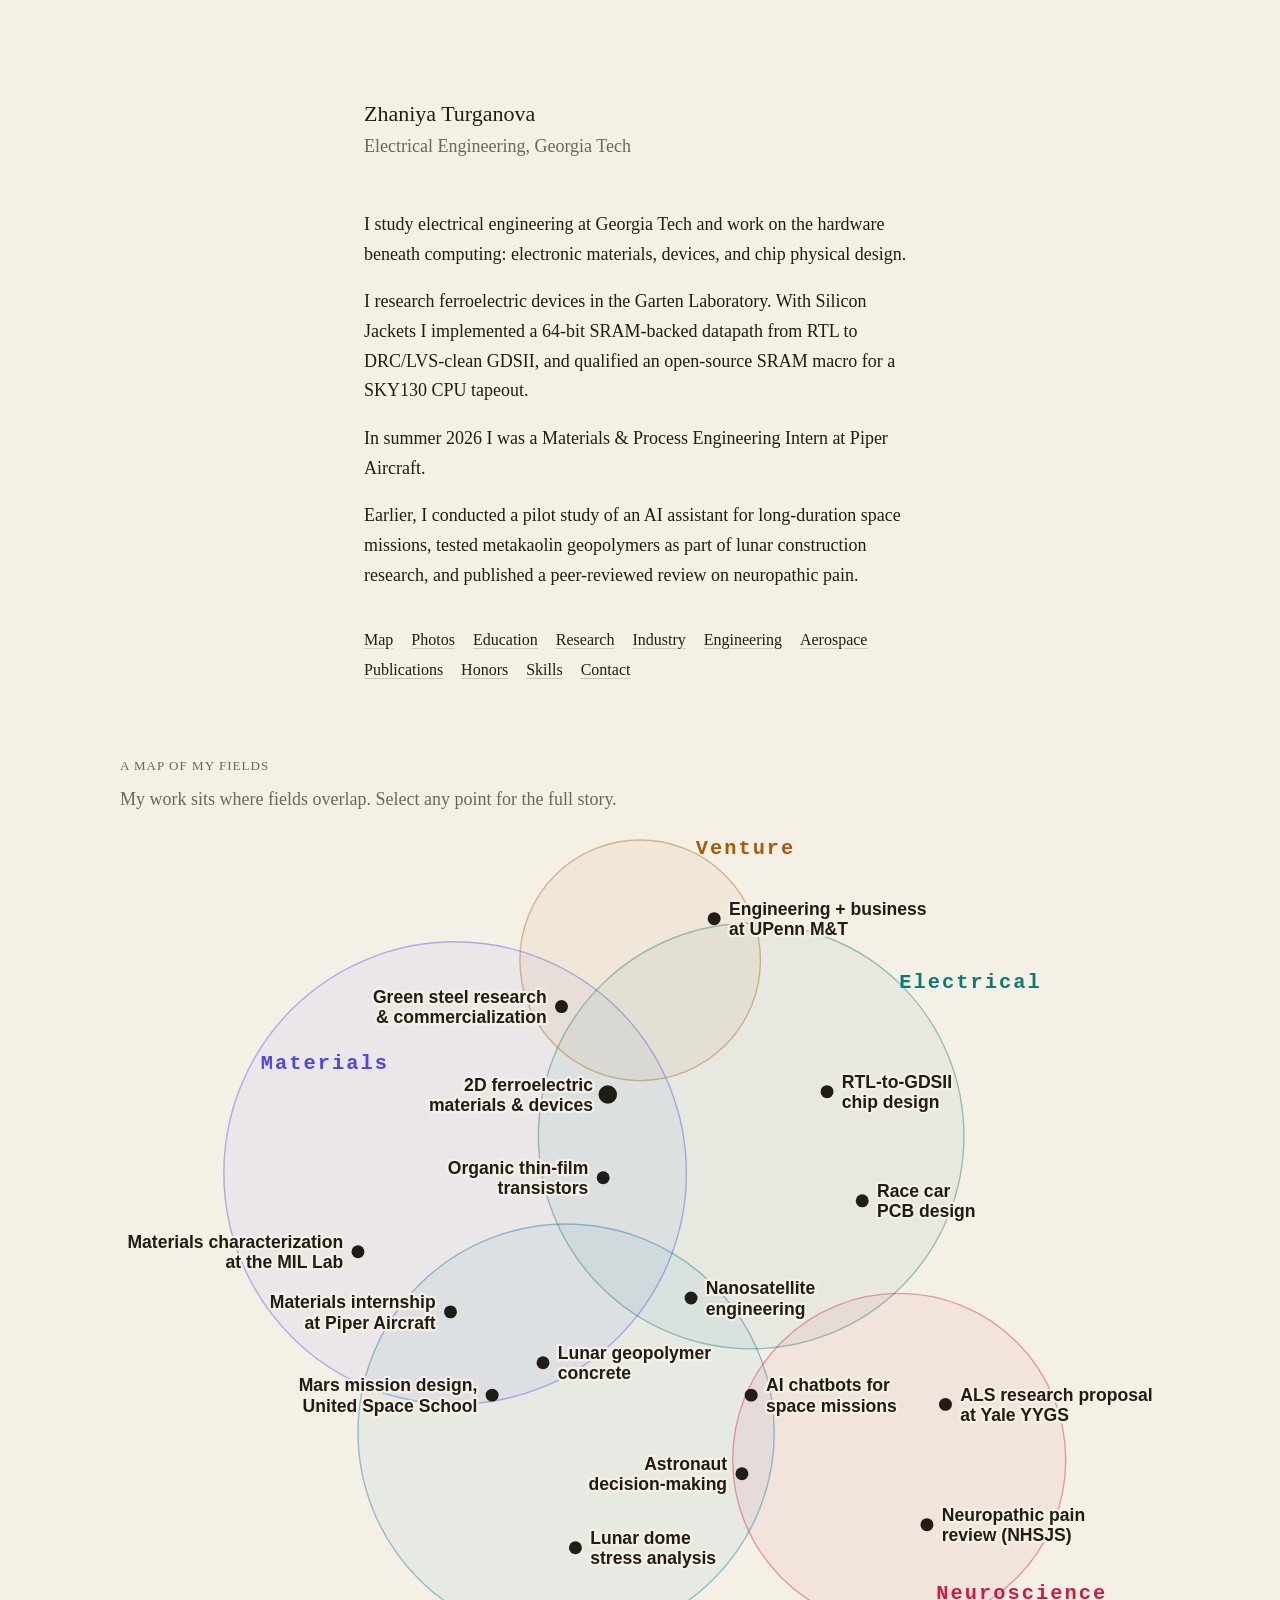
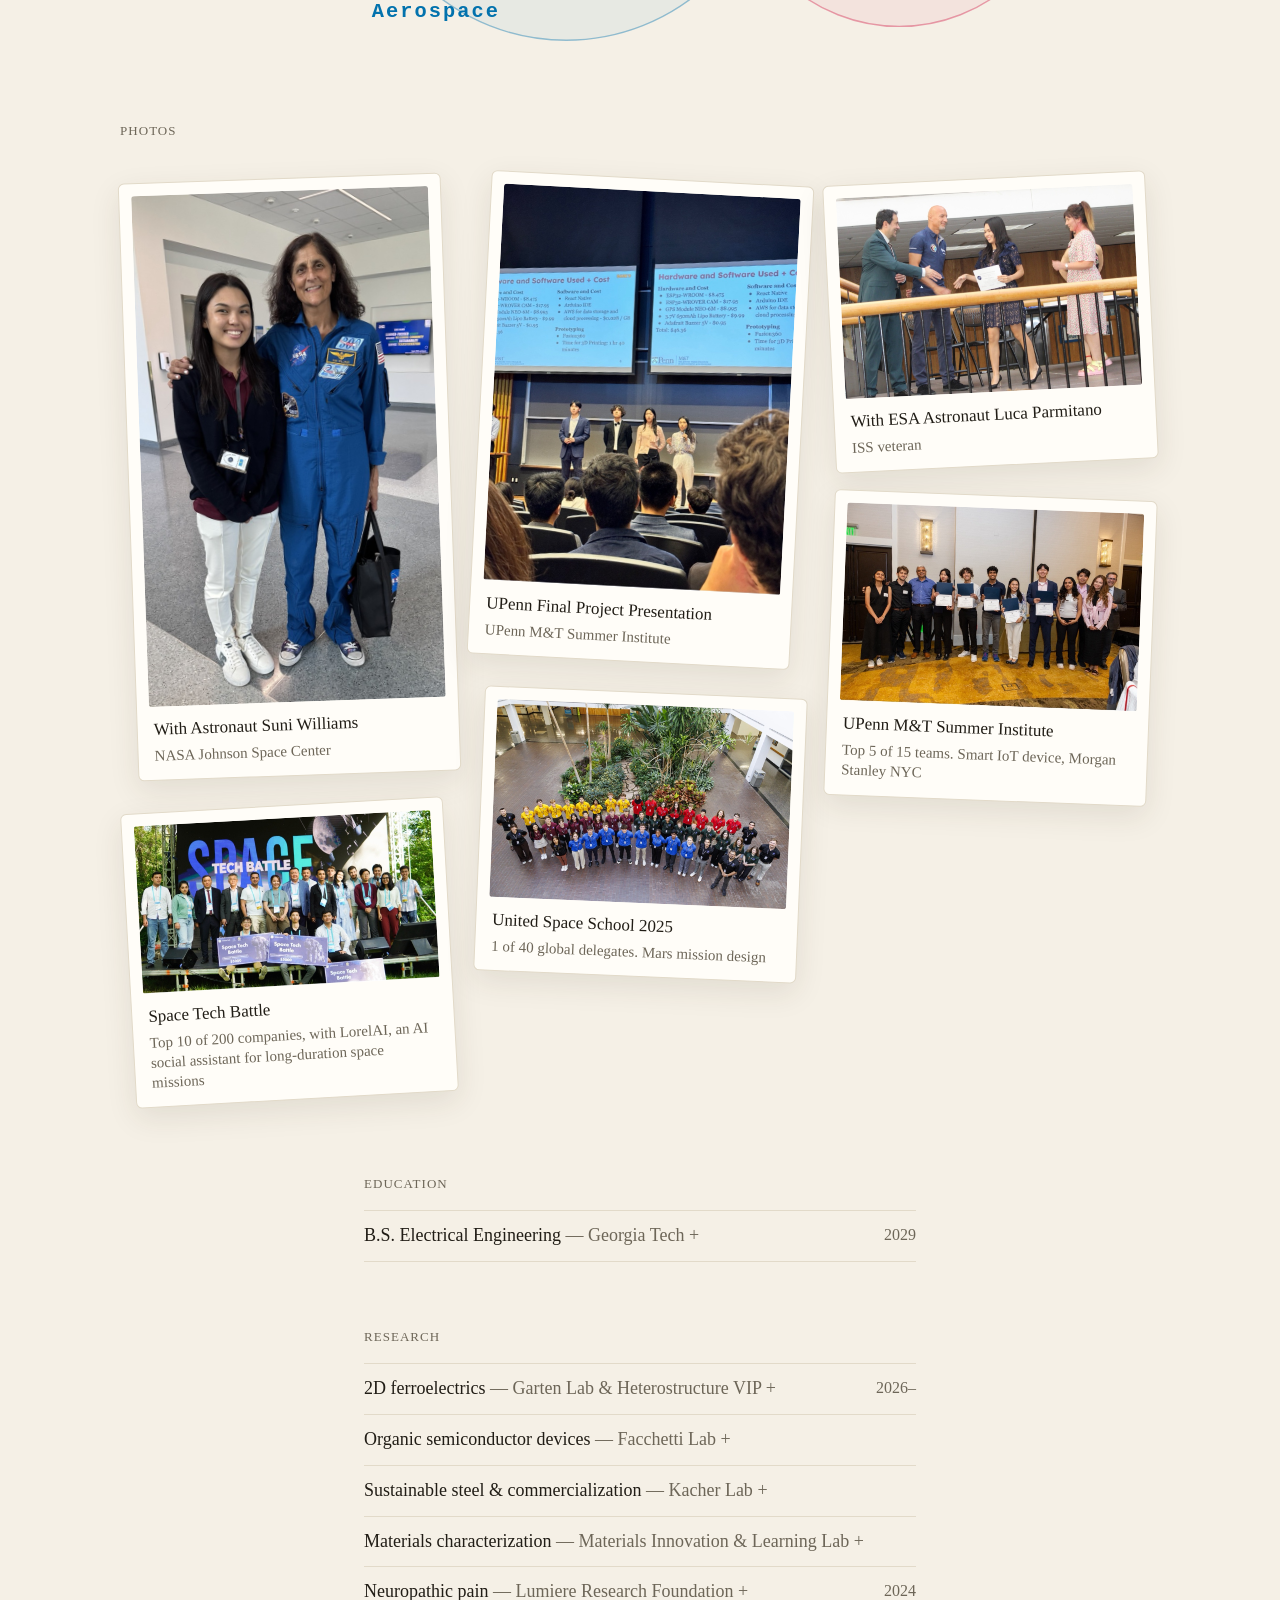
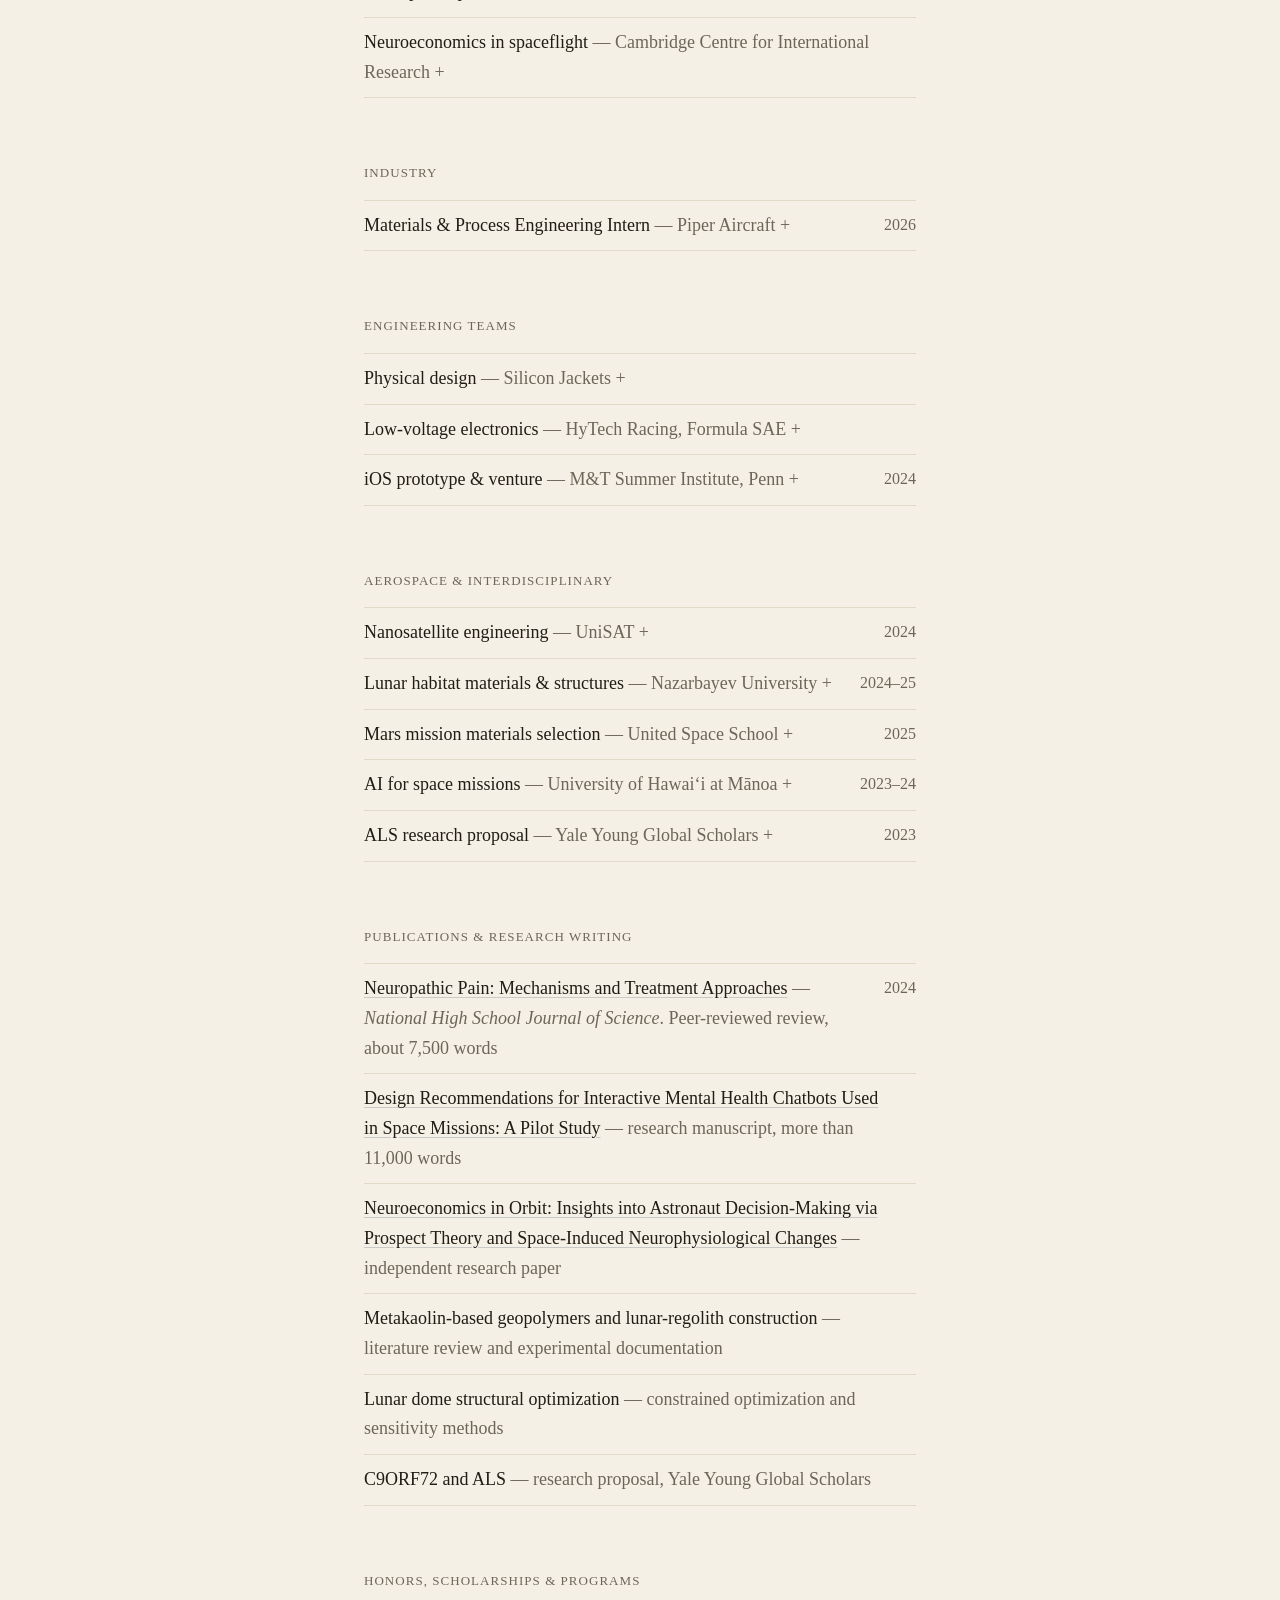
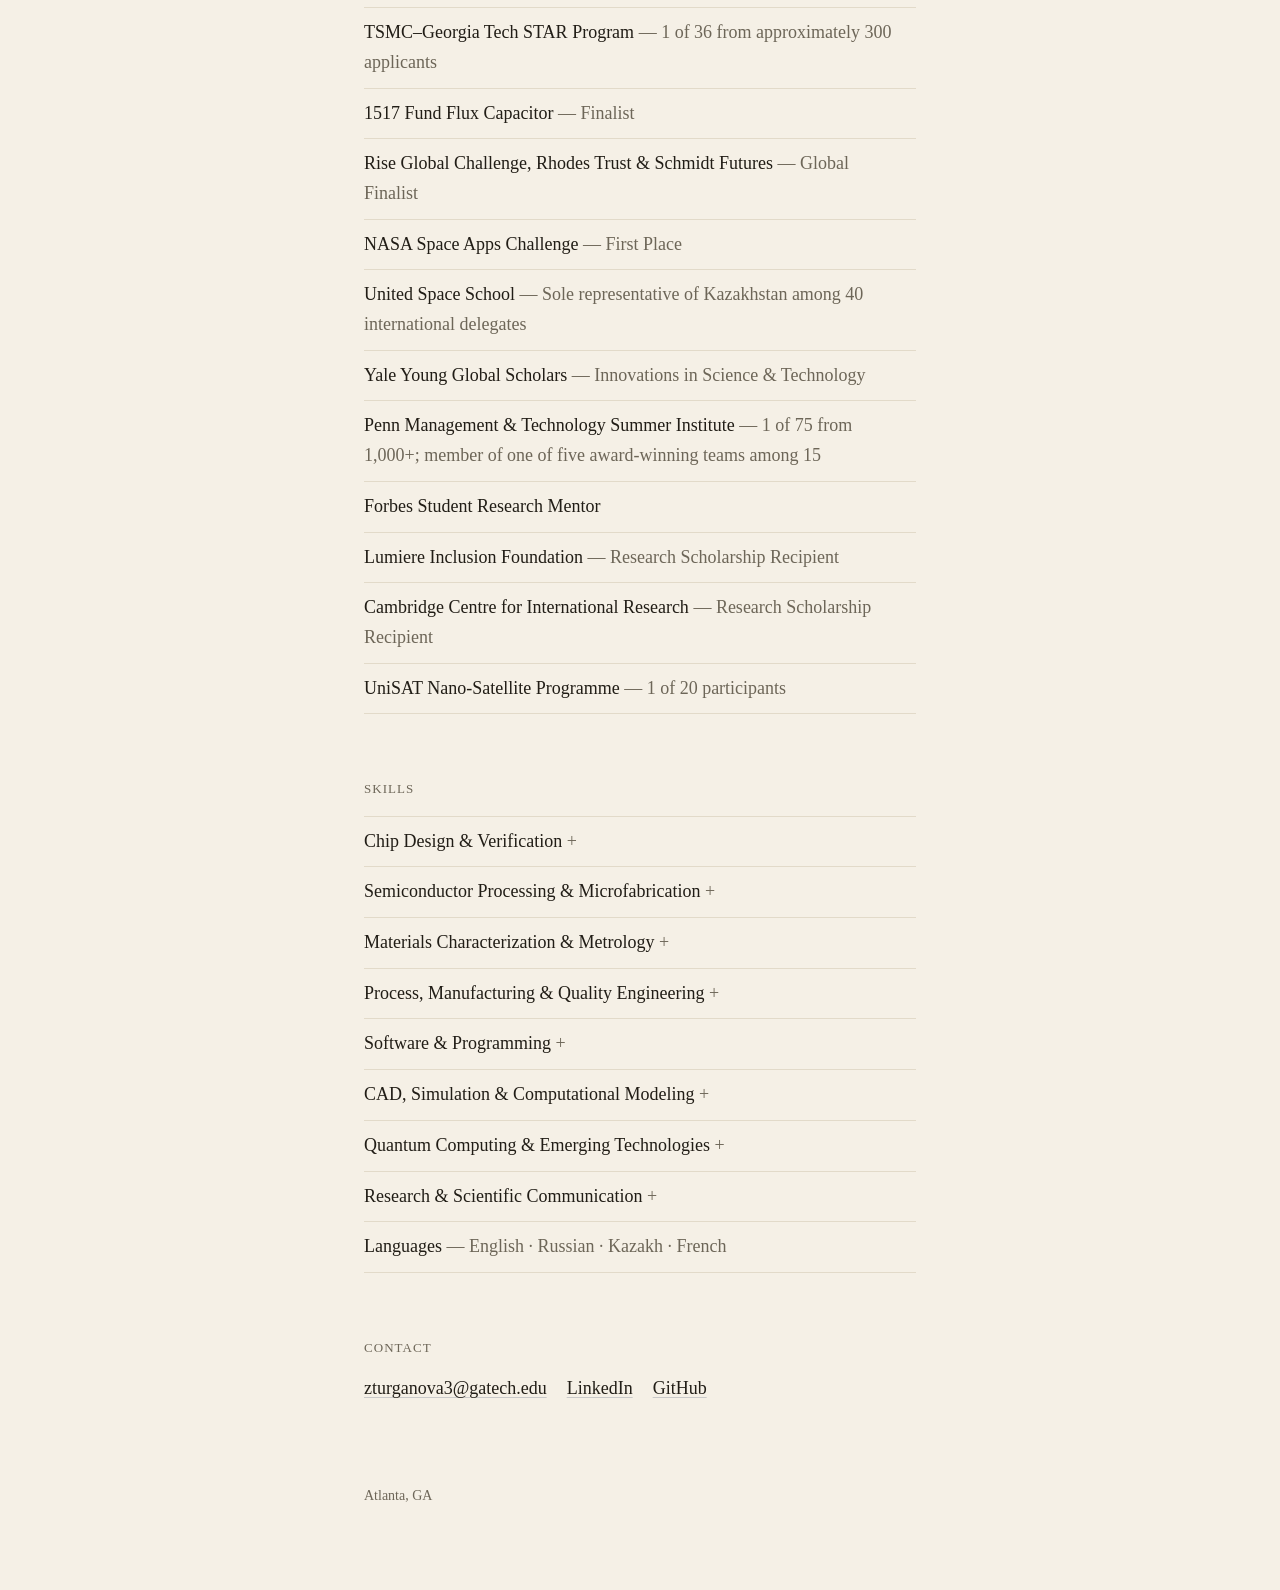
==== commit b3770054: "Rebuild site around the field map with full CV content Co-Authored-By: Claude Opus 5.5 <noreply@anth" ====
--- a/index.html
+++ b/index.html
@@ -1,121 +1,697 @@
 <!DOCTYPE html>
 <html lang="en">
 <head>
-    <meta charset="UTF-8">
-    <meta name="viewport" content="width=device-width, initial-scale=1.0">
-    <meta http-equiv="Content-Security-Policy" content="default-src 'self'; img-src 'self' data:; style-src 'self' 'unsafe-inline' https://fonts.googleapis.com; font-src https://fonts.gstatic.com; script-src 'self' 'unsafe-inline'; connect-src 'self' https://formspree.io; frame-src 'self'; base-uri 'self'; object-src 'none'; form-action 'self' https://formspree.io">
-    <title>Zhaniya Turganova — Materials Science · Chip Design · Aerospace</title>
-    <meta name="description" content="Zhaniya Turganova is an electrical engineering student at Georgia Tech working across the full hardware stack — semiconductor growth, cleanroom microfabrication, chip design, and process engineering. Founder of a funded ferroelectric transistor research project.">
-    <meta name="author" content="Zhaniya Turganova">
-    <link rel="canonical" href="https://zhaniyaturganova.com/">
-    <meta name="robots" content="index, follow">
-    <meta property="og:type" content="website">
-    <meta property="og:site_name" content="Zhaniya Turganova">
-    <meta property="og:title" content="Zhaniya Turganova — Materials Science · Chip Design · Aerospace">
-    <meta property="og:description" content="Electrical engineering student at Georgia Tech working across the full hardware stack. Founder of a funded ferroelectric transistor research project.">
-    <meta property="og:url" content="https://zhaniyaturganova.com/">
-    <meta property="og:image" content="https://zhaniyaturganova.com/img/headshot.jpg">
-    <meta name="twitter:card" content="summary_large_image">
-    <meta name="twitter:title" content="Zhaniya Turganova — Materials Science · Chip Design · Aerospace">
-    <meta name="twitter:description" content="Electrical engineering student at Georgia Tech working across the full hardware stack.">
-    <meta name="twitter:image" content="https://zhaniyaturganova.com/img/headshot.jpg">
-    <link rel="stylesheet" href="assets/site.css?v=20">
-    <script type="application/ld+json">
-    {
-      "@context": "https://schema.org",
-      "@type": "Person",
-      "name": "Zhaniya Turganova",
-      "url": "https://zhaniyaturganova.com/",
-      "image": "https://zhaniyaturganova.com/img/headshot.jpg",
-      "jobTitle": "Electrical Engineering Student & Researcher",
-      "affiliation": { "@type": "CollegeOrUniversity", "name": "Georgia Institute of Technology" },
-      "alumniOf": { "@type": "CollegeOrUniversity", "name": "Georgia Institute of Technology" },
-      "knowsAbout": ["Materials Science", "Semiconductors", "Chip Design", "Aerospace", "Nanotechnology"],
-      "sameAs": [
-        "https://www.linkedin.com/in/janierlani",
-        "https://github.com/janierlani"
-      ]
-    }
-    </script>
+<meta charset="UTF-8">
+<meta name="viewport" content="width=device-width, initial-scale=1.0">
+<meta http-equiv="Content-Security-Policy" content="default-src 'self'; img-src 'self' data:; style-src 'self' 'unsafe-inline' https://fonts.googleapis.com; font-src https://fonts.gstatic.com; script-src 'self' 'unsafe-inline'; base-uri 'self'; object-src 'none'">
+<title>Zhaniya Turganova</title>
+<meta name="description" content="Zhaniya Turganova — electrical engineering at Georgia Tech. Semiconductor materials, devices, and chip design.">
+<meta name="author" content="Zhaniya Turganova">
+<meta name="robots" content="index, follow">
+<meta property="og:type" content="profile">
+<meta property="og:title" content="Zhaniya Turganova">
+<meta property="og:description" content="Electrical engineering at Georgia Tech. Electronic materials, devices, and chip physical design.">
+<meta property="og:url" content="https://zhaniyaturganova.com/">
+<meta property="og:image" content="https://zhaniyaturganova.com/img/headshot.jpg">
+<meta name="twitter:card" content="summary">
+<script type="application/ld+json">
+{"@context":"https://schema.org","@type":"Person","name":"Zhaniya Turganova","url":"https://zhaniyaturganova.com/","image":"https://zhaniyaturganova.com/img/headshot.jpg","affiliation":{"@type":"CollegeOrUniversity","name":"Georgia Institute of Technology"},"sameAs":["https://www.linkedin.com/in/janierlani","https://github.com/janierlani"]}
+</script>
+<link rel="canonical" href="https://zhaniyaturganova.com/">
+<link rel="preconnect" href="https://fonts.googleapis.com">
+<link rel="preconnect" href="https://fonts.gstatic.com" crossorigin>
+<link rel="stylesheet" href="https://fonts.googleapis.com/css2?family=Newsreader:ital,opsz,wght@0,6..72,400;0,6..72,500;1,6..72,400&family=Inter:wght@600&family=IBM+Plex+Mono:wght@600&display=swap">
+<style>
+  :root { --ink: #1a1a1a; --mute: #707070; --line: #ececec; --bg: #fdfdfc; }
+  * { margin: 0; padding: 0; box-sizing: border-box; }
+  body {
+    background: var(--bg); color: var(--ink);
+    font: 400 18px/1.65 "Newsreader", Georgia, serif;
+    -webkit-font-smoothing: antialiased;
+  }
+  main { max-width: 600px; margin: 0 auto; padding: 96px 24px 80px; }
+  a { color: inherit; text-decoration: underline; text-decoration-color: #c9c9c9; text-underline-offset: 3px; transition: text-decoration-color .2s; }
+  a:hover { text-decoration-color: var(--ink); }
+  h1 { font-size: 22px; font-weight: 500; }
+  .role { color: var(--mute); margin-bottom: 48px; }
+  .summary p + p { margin-top: 1em; }
+  h2 {
+    font-size: 13px; font-weight: 400; letter-spacing: .08em; text-transform: uppercase;
+    color: var(--mute); margin: 64px 0 16px;
+  }
+  ul { list-style: none; }
+  .rows > li { border-top: 1px solid var(--line); }
+  .rows > li:last-child { border-bottom: 1px solid var(--line); }
+  summary, .line { display: flex; justify-content: space-between; gap: 24px; padding: 10px 0; }
+  summary { cursor: pointer; list-style: none; }
+  summary::-webkit-details-marker { display: none; }
+  summary:hover { color: #000; }
+  summary span:first-child::after { content: "\00a0+"; color: var(--mute); }
+  details[open] summary span:first-child::after { content: "\00a0–"; }
+  summary span:last-child, .line span:last-child { color: var(--mute); white-space: nowrap; font-size: 16px; padding-top: 1px; }
+  .rows em { font-style: normal; color: var(--mute); }
+  details ul { padding: 2px 0 18px; font-size: 16px; line-height: 1.55; }
+  details ul li + li { margin-top: 8px; }
+  sub { font-size: .7em; line-height: 0; }
+  .contact { display: flex; gap: 20px; flex-wrap: wrap; }
+  footer { margin-top: 80px; color: var(--mute); font-size: 14px; }
+  @media (max-width: 520px) {
+    main { padding-top: 56px; }
+    summary, .line { gap: 16px; }
+  }
+  :root { --ink: #211d16; --mute: #6d6658; --line: #e2dac9; --bg: #f5f0e6; }
+  main { padding-bottom: 80px; }
+  .map-sec { width: min(1040px, calc(100vw - 48px)); margin: 72px 0 0 50%; transform: translateX(-50%); }
+  .map-sec h2 { margin: 0 0 8px; }
+  .map-sec > p { color: var(--mute); margin-bottom: 16px; }
+  #map { display: block; width: 100%; height: auto; }
+  #map .c { fill-opacity: .06; stroke-opacity: .4; stroke-width: 1.5; transition: fill-opacity .25s, stroke-opacity .25s; }
+  #map .c.on { fill-opacity: .17; stroke-opacity: .9; }
+  #map .f { font: 600 22px "IBM Plex Mono", monospace; letter-spacing: .1em; }
+  #map .n { cursor: pointer; outline: none; transition: opacity .25s; }
+  #map .d { fill: var(--ink); transition: r .2s; }
+  #map .t { font: 600 19px Inter, sans-serif; fill: var(--ink); paint-order: stroke; stroke: var(--bg); stroke-width: 5px; stroke-linejoin: round; }
+  #map .k { display: none; font: 600 25px Inter, sans-serif; fill: var(--bg); text-anchor: middle; }
+  #map .n:hover .d, #map .n:focus-visible .d { r: 12px; }
+  #map .n:focus-visible .t { text-decoration: underline; }
+  #map.dim .n:not(.on) { opacity: .28; }
+  .key { display: none; }
+  dialog { border: 0; width: 100vw; height: 100dvh; max-width: none; max-height: none; padding: 96px 24px; overflow-y: auto; color: var(--ink); background: color-mix(in srgb, var(--bg) 78%, transparent); backdrop-filter: blur(22px); -webkit-backdrop-filter: blur(22px); }
+  dialog::backdrop { background: transparent; }
+  .sheet { max-width: 620px; margin: 0 auto; }
+  .sheet h3 { font-size: 34px; font-weight: 500; line-height: 1.15; margin: 10px 0 6px; }
+  .sheet .meta { color: var(--mute); margin-bottom: 28px; }
+  .sheet li { padding: 12px 0; border-top: 1px solid color-mix(in srgb, var(--ink) 14%, transparent); }
+  .fields { display: flex; flex-wrap: wrap; gap: 4px 16px; font: 600 13px "IBM Plex Mono", monospace; letter-spacing: .06em; }
+  .close { position: fixed; top: 24px; right: 24px; width: 44px; height: 44px; border: 1px solid var(--line); border-radius: 50%; background: var(--bg); color: var(--ink); font-size: 22px; line-height: 1; cursor: pointer; }
+  dialog[open] .sheet { animation: rise .4s ease both; }
+  @keyframes rise { from { opacity: 0; transform: translateY(20px); } }
+  @media (prefers-reduced-motion: reduce) { dialog[open] .sheet { animation: none; } }
+  @media (max-width: 700px) {
+    #map .t { display: none; }
+    #map .k { display: block; }
+    #map .d, #map .n:hover .d, #map .n:focus-visible .d { r: 25px; }
+    #map .f { font-size: 34px; letter-spacing: 0; }
+    .key { display: block; margin-top: 16px; }
+    .key button { display: flex; gap: 12px; width: 100%; padding: 10px 0; border: 0; border-top: 1px solid var(--line); background: none; color: var(--ink); font: 400 17px/1.4 "Newsreader", Georgia, serif; text-align: left; cursor: pointer; }
+    .key b { min-width: 22px; color: var(--mute); font-weight: 400; }
+  }
+  .snaps-sec { width: min(1040px, calc(100vw - 48px)); margin: 72px 0 0 50%; transform: translateX(-50%); }
+  .snaps-sec h2 { margin: 0 0 28px; }
+  .snaps { columns: 3; column-gap: 28px; padding: 8px; }
+  .snap { break-inside: avoid; margin-bottom: 30px; padding: 12px 12px 14px; background: #fffdf8; border: 1px solid var(--line); border-radius: 6px; box-shadow: 0 10px 30px rgba(56,45,25,.1); transform: rotate(var(--rot)); transition: transform .4s ease; }
+  .snap:hover { transform: rotate(0) scale(1.02); }
+  .snap img { display: block; width: 100%; height: auto; border-radius: 3px; }
+  .snap figcaption { padding: 12px 4px 0; line-height: 1.35; }
+  .snap strong { display: block; font-size: 17px; font-weight: 500; }
+  .snap span { display: block; margin-top: 4px; font-size: 15px; color: var(--mute); }
+  @media (max-width: 900px) { .snaps { columns: 2; } }
+  @media (max-width: 560px) { .snaps { columns: 1; } .snap { transform: rotate(calc(var(--rot) * .4)); } }
+  @media (prefers-reduced-motion: reduce) { .snap { transition: none; } }
+  details li.lab, .sheet li.lab { color: var(--mute); font-size: 15px; }
+  details li.lab:not(:first-child) { margin-top: 18px; }
+  .toc { display: flex; flex-wrap: wrap; gap: 4px 18px; margin-top: 36px; font-size: 16px; }
+  html { scroll-behavior: smooth; }
+  h2 { scroll-margin-top: 24px; }
+  .rows .body { padding: 2px 0 20px; font-size: 16px; line-height: 1.55; }
+  .rows .body ul { padding: 0; }
+  .body h4 { margin: 22px 0 8px; font-size: 18px; font-weight: 500; line-height: 1.3; }
+  .body h4 small { color: var(--mute); font-size: 15px; font-weight: 400; }
+  .body h4.lab { font-size: 20px; }
+  .body h4.lab:not(:first-child) { margin-top: 40px; }
+  .body strong { font-weight: 500; }
+  .body .note, .body .skills { color: var(--mute); margin-bottom: 8px; }
+  .body section > .note { margin-top: 10px; }
+  .body .skills { font-size: 15px; margin-bottom: 14px; }
+  @media (prefers-reduced-motion: reduce) { html { scroll-behavior: auto; } }
+</style>
 </head>
 <body>
-    <div id="loader" aria-hidden="true">
-        <div class="loader-mark"></div>
-        <div class="loader-name">Zhaniya Turganova</div>
-        <div class="loader-bar"><i></i></div>
+<main>
+  <h1>Zhaniya Turganova</h1>
+  <p class="role">Electrical Engineering, Georgia Tech</p>
+
+  <div class="summary">
+    <p>I study electrical engineering at Georgia Tech and work on the hardware beneath computing: electronic materials, devices, and chip physical design.</p>
+    <p>I research ferroelectric devices in the Garten Laboratory. With Silicon Jackets I implemented a 64-bit SRAM-backed datapath from RTL to DRC/LVS-clean GDSII, and qualified an open-source SRAM macro for a SKY130 CPU tapeout.</p>
+    <p>In summer 2026 I was a Materials &amp; Process Engineering Intern at Piper Aircraft.</p>
+    <p>Earlier, I conducted a pilot study of an AI assistant for long-duration space missions, tested metakaolin geopolymers as part of lunar construction research, and published a peer-reviewed review on neuropathic pain.</p>
+  </div>
+
+  <nav class="toc" aria-label="Sections"><a href="#map-h">Map</a> <a href="#ph-h">Photos</a> <a href="#education">Education</a> <a href="#research">Research</a> <a href="#industry">Industry</a> <a href="#engineering">Engineering</a> <a href="#aerospace">Aerospace</a> <a href="#publications">Publications</a> <a href="#honors">Honors</a> <a href="#skills">Skills</a> <a href="#contact">Contact</a></nav>
+
+  <section class="map-sec" aria-labelledby="map-h">
+    <h2 id="map-h">A map of my fields</h2>
+    <p>My work sits where fields overlap. Select any point for the full story.</p>
+    <svg id="map" viewBox="0 0 1100 900" role="group" aria-label="Venn diagram of my work by field"></svg>
+    <div class="key" id="key"></div>
+  </section>
+
+  <section class="snaps-sec" aria-labelledby="ph-h">
+    <h2 id="ph-h">Photos</h2>
+    <div class="snaps">
+      <figure class="snap" style="--rot:-2deg"><img src="img/suni-williams.jpg" width="639" height="1100" alt="With Astronaut Suni Williams"><figcaption><strong>With Astronaut Suni Williams</strong><span>NASA Johnson Space Center</span></figcaption></figure>
+      <figure class="snap" style="--rot:-3.2deg"><img src="img/space-tech-battle.jpg" width="1100" height="622" alt="Space Tech Battle"><figcaption><strong>Space Tech Battle</strong><span>Top 10 of 200 companies, with LorelAI, an AI social assistant for long-duration space missions</span></figcaption></figure>
+      <figure class="snap" style="--rot:3deg"><img src="img/presenting-upenn.jpg" width="822" height="1100" alt="UPenn Final Project Presentation"><figcaption><strong>UPenn Final Project Presentation</strong><span>UPenn M&amp;T Summer Institute</span></figcaption></figure>
+      <figure class="snap" style="--rot:2.4deg"><img src="img/united-space-school.jpg" width="1100" height="733" alt="United Space School 2025"><figcaption><strong>United Space School 2025</strong><span>1 of 40 global delegates. Mars mission design</span></figcaption></figure>
+      <figure class="snap" style="--rot:-2.8deg"><img src="img/luca-parmitano.jpg" width="1100" height="744" alt="With ESA Astronaut Luca Parmitano"><figcaption><strong>With ESA Astronaut Luca Parmitano</strong><span>ISS veteran</span></figcaption></figure>
+      <figure class="snap" style="--rot:2.2deg"><img src="img/upenn-mtsi.jpg" width="1100" height="735" alt="UPenn M&amp;T Summer Institute"><figcaption><strong>UPenn M&amp;T Summer Institute</strong><span>Top 5 of 15 teams. Smart IoT device, Morgan Stanley NYC</span></figcaption></figure>
     </div>
-
-    <div class="scroll-progress" id="scrollProgress"></div>
-    <button class="to-top" id="toTop" aria-label="Back to top">
-        <svg width="18" height="18" viewBox="0 0 24 24" fill="none" stroke="currentColor" stroke-width="2.2" stroke-linecap="round" stroke-linejoin="round"><polyline points="18 15 12 9 6 15"/></svg>
-    </button>
-
-    <nav class="topnav" id="topnav">
-        <a href="index.html" class="nav-brand"><span class="mark"></span>Zhaniya Turganova</a>
-        <button class="nav-toggle" id="navToggle" aria-label="Menu">
-            <svg width="22" height="22" viewBox="0 0 24 24" fill="none" stroke="currentColor" stroke-width="2" stroke-linecap="round"><line x1="3" y1="6" x2="21" y2="6"/><line x1="3" y1="12" x2="21" y2="12"/><line x1="3" y1="18" x2="21" y2="18"/></svg>
-        </button>
-        <div class="nav-mid" id="navLinks">
-            <a href="#work">Map</a>
-            <a href="#about">About</a>
-            <a href="#thoughts">Thoughts</a>
-            <a href="#skills">Skills</a>
-            <a href="blog.html">Writing</a>
-        </div>
-        <div class="nav-right">
-            <a href="#cta" class="nav-cta">Connect</a>
-        </div>
-    </nav>
-
-    <main class="page">
-        <section class="sec sec-hero" id="hero"><div class="hero-c"><h1>Zhaniya Turganova</h1><p class="hero-tag">Zhaniya Turganova is an electrical engineering student at Georgia Tech working across the full hardware stack — semiconductor growth, cleanroom microfabrication, chip design, and process engineering.</p></div></section>
-        <section class="sec sec-affil" id="affiliations">
-            <div class="affil-label">Affiliated with</div>
-            <div class="affil-row">
-                <img src="img/logo-gatech.png" alt="Georgia Institute of Technology">
-                <img src="img/nasa-logo.svg" alt="NASA">
-                <img src="img/logo-yale.png" alt="Yale University">
-                <img src="img/logo-upenn.png" alt="UPenn Jerome Fisher M&amp;T">
-                <img src="img/logo-fise.png" alt="FISE — United Space School">
-                <img src="img/logo-piper.png" alt="Piper Aircraft">
-            </div>
-        </section>
-        <div class="hero-snaps" id="heroSnaps"></div>
-        <section class="sec" id="work"><div class="loading">Loading…</div></section>
-        <section class="sec" id="about"></section>
-        <section class="sec" id="thoughts"></section>
-        <section class="sec" id="skills"></section>
-        <section class="sec" id="gallery"></section>
-        <section class="sec" id="blog"></section>
-        <section class="sec" id="cta"></section>
-        <footer class="content-foot">
-            <span id="clock"></span>
-            <span>© 2026 Zhaniya Turganova · Atlanta, GA</span>
-        </footer>
-    </main>
-
-    <!-- experience detail modal -->
-    <div id="xp-modal" aria-modal="true" role="dialog">
-        <div class="xpm-box">
-            <button class="xpm-close" id="xpmClose" aria-label="Close">×</button>
-            <div class="xpm-body" id="xpmBody"></div>
-        </div>
-    </div>
-
-    <!-- PDF modal -->
-    <div id="pdf-modal">
-        <div class="pm-box">
-            <div class="pm-bar">
-                <strong></strong>
-                <div class="pm-actions">
-                    <a class="pm-dl" href="#" target="_blank" rel="noopener">open in new tab ↗</a>
-                    <button onclick="closePDF()" aria-label="Close">×</button>
-                </div>
-            </div>
-            <iframe src="" title="Document viewer"></iframe>
-        </div>
-    </div>
-
-    <script src="assets/render.js?v=20"></script>
+  </section>
+
+  <h2 id="education">Education</h2>
+  <ul class="rows">
+    <li><details data-id="education">
+      <summary><span>B.S. Electrical Engineering <em>— Georgia Tech</em></span><span>2029</span></summary>
+      <div class="body">
+        <p class="note">Electronic Devices &amp; Circuit Technology thread · Minor in Quantum Sciences &amp; Technology · GPA 3.91 · Expected May 2029 · Atlanta, Georgia</p>
+        <p class="note"><strong>Relevant coursework:</strong> Digital Design; Signal Processing; Circuit Analysis; C &amp; Assembly Programming; Engineering Materials; MATLAB / Computing for Engineers; Calculus; Differential Equations; Linear Algebra; Physics I–II (Mechanics and Electromagnetism); General Chemistry I–II.</p>
+        <p class="note"><strong>Non-credit study:</strong> Electrical, Optical &amp; Magnetic Properties of Materials (MSE 3015).</p>
+        <p class="note"><strong>Technical training:</strong></p>
+        <section>
+          <ul>
+            <li>Cadence Digital Design &amp; Signoff course.</li>
+            <li>Georgia Tech Microfabrication course at the Marcus Center for Nanotechnology, covering semiconductor cleanroom procedures and lithography-to-deposition device fabrication process flow.</li>
+          </ul>
+        </section>
+      </div>
+    </details></li>
+  </ul>
+
+  <h2 id="research">Research</h2>
+  <ul class="rows">
+    <li><details data-id="ferroelectric">
+      <summary><span>2D ferroelectrics <em>— Garten Lab &amp; Heterostructure VIP</em></span><span>2026–</span></summary>
+      <div class="body">
+        <h4 class="lab">Ferroelectric Devices</h4>
+        <p class="note">Undergraduate Researcher · Garten Laboratory, Georgia Institute of Technology · August 2026 – Present</p>
+        <h4 class="lab">MBE Growth &amp; 2D Materials</h4>
+        <p class="note">Undergraduate Researcher · 2D Heterostructure Vertically Integrated Project (VIP), Georgia Institute of Technology · January – May 2026</p>
+        <p class="skills"><strong>Skills &amp; concepts:</strong> Two-dimensional semiconductors; In<sub>x</sub>Se<sub>y</sub>; molecular beam epitaxy (MBE) literature and process research; SolidWorks; 3D CAD; deposition-mask design; mechanical exfoliation; flake transfer; automated laboratory tooling; Arduino-based control; sapphire and silicon substrates; growth flux ratios; substrate temperature; phase stabilization; in-situ machine learning and artificial intelligence for growth-process control.</p>
+        <section>
+          <ul>
+            <li>Built an automated tool for mechanical exfoliation and transfer of In<sub>x</sub>Se<sub>y</sub> flakes from sapphire onto silicon, incorporating Arduino-based actuation/control.</li>
+            <li>Designed MBE deposition masks in SolidWorks to specify sample geometry and deposition patterns.</li>
+            <li>Conducted literature research on MBE growth of In<sub>x</sub>Se<sub>y</sub>, reviewing flux ratios, substrate temperatures, phase stabilization, and structural characterization reported in published studies.</li>
+            <li>Investigated published methods for using in-situ machine learning/artificial intelligence to monitor and control thin-film growth.</li>
+          </ul>
+          <p class="note"><strong>Scope:</strong> Tool construction, mask design, and growth-method research.</p>
+        </section>
+      </div>
+    </details></li>
+    <li><details data-id="facchetti">
+      <summary><span>Organic semiconductor devices <em>— Facchetti Lab</em></span><span></span></summary>
+      <div class="body">
+        <p class="note">Undergraduate Researcher · Facchetti Laboratory, Georgia Institute of Technology</p>
+        <p class="skills"><strong>Skills &amp; concepts:</strong> Cleanroom semiconductor fabrication; organic thin-film transistors (OTFTs); photolithography; mask alignment; electron-beam gold evaporation; spin coating of conducting polymers; Signatone probe station; transistor electrical characterization; transfer curves; transconductance; n-type and p-type behavior; electrolyte-gated transistor physics; organic electrochemical transistors; neuromorphic hardware concepts.</p>
+        <section>
+          <ul>
+            <li>Fabricated organic thin-film transistor structures through photolithographic mask alignment, electron-beam evaporation of gold electrodes, and spin coating of conducting polymers.</li>
+            <li>Used a Signatone probe station to acquire transistor electrical measurements and transfer curves.</li>
+            <li>Extracted transconductance and examined transfer characteristics to evaluate transistor operation and n-type/p-type polarity.</li>
+            <li>Studied electrolyte-gated transistor physics and potential neuromorphic applications of organic electrochemical transistors.</li>
+          </ul>
+        </section>
+      </div>
+    </details></li>
+    <li><details data-id="kacher">
+      <summary><span>Sustainable steel &amp; commercialization <em>— Kacher Lab</em></span><span></span></summary>
+      <div class="body">
+        <p class="note">Undergraduate Researcher · Kacher Laboratory, Georgia Institute of Technology</p>
+        <p class="note">ARPA-E-funded ROSIE sustainable steel research</p>
+        <p class="skills"><strong>Skills &amp; concepts:</strong> Thermogravimetric analysis (TGA); differential scanning calorimetry (DSC); hydrogen reduction of iron oxide; phase transformations; thermal analysis; reduction mass loss; scanning electron microscopy (SEM); energy-dispersive X-ray spectroscopy (EDS); metallographic preparation; casting; heat treatment; sectioning; mounting; grinding; polishing; stainless-steel density measurements; ImageJ grain-size analysis; microstructural feature extraction; customer discovery; technical commercialization; ultra-high-purity (UHP) semiconductor gas delivery systems; hydrogen precooling heat exchangers.</p>
+        <section>
+          <ul>
+            <li>Perform TGA and DSC measurements to characterize thermal behavior and phase transformations during hydrogen reduction of iron oxide for the ARPA-E ROSIE project.</li>
+            <li>Analyze TGA mass-loss measurements to quantify reduction extent and follow changes during the reduction process.</li>
+            <li>Conduct SEM imaging and EDS elemental analysis to evaluate microstructural and compositional differences across reduction stages.</li>
+            <li>Perform stainless-steel density measurements as part of materials characterization.</li>
+            <li>Complete metallographic sample preparation workflows, including casting, heat treatment, sectioning, mounting, grinding, and polishing.</li>
+            <li>Use ImageJ for grain-size measurement and extraction of quantitative microstructural features.</li>
+            <li>Study commercial applications for the relevant research and materials technologies, including hydrogen precooler heat exchangers and semiconductor ultra-high-purity gas delivery systems.</li>
+            <li>Lead customer-discovery and market-validation work, holding technical/commercial conversations with engineering teams at NASA and Blue Origin to identify requirements and potential applications.</li>
+          </ul>
+        </section>
+      </div>
+    </details></li>
+    <li><details data-id="mil-lab">
+      <summary><span>Materials characterization <em>— Materials Innovation &amp; Learning Lab</em></span><span></span></summary>
+      <div class="body">
+        <p class="note">Laboratory Staff · Materials Innovation &amp; Learning Lab, Georgia Institute of Technology</p>
+        <p class="skills"><strong>Skills &amp; instruments:</strong> Instron mechanical testers; Mark-10 force measurement; microhardness testing; DSC; TGA; infrared thermography; UV–Vis spectrophotometry; contact-angle goniometry; specimen preparation; equipment setup; instrument maintenance; laboratory procedures; user training.</p>
+        <section>
+          <ul>
+            <li>Support laboratory users in operating Instron and Mark-10 mechanical testing systems, microhardness testers, DSC/TGA systems, infrared cameras, UV–Vis spectrophotometers, and contact-angle goniometers.</li>
+            <li>Assist with instrument setup, specimen preparation, experimental measurements, and maintenance.</li>
+            <li>Provide user support and training on instrumentation and standard laboratory procedures.</li>
+          </ul>
+        </section>
+      </div>
+    </details></li>
+    <li><details data-id="neuropathic">
+      <summary><span>Neuropathic pain <em>— Lumiere Research Foundation</em></span><span>2024</span></summary>
+      <div class="body">
+        <p class="note">Researcher · Lumiere Research Foundation · Published 2024</p>
+        <p class="note"><strong>Research mentorship:</strong> Georgetown University; Dr. Safwan Hyder</p>
+        <p class="skills"><strong>Skills &amp; concepts:</strong> Peer-reviewed literature synthesis; scientific writing; peripheral and central sensitization; TRP ion channels; voltage-gated sodium (Nav) channels; ectopic neuronal firing; collateral sprouting; sympathetic–sensory coupling; NMDA-mediated plasticity; spinal cord reorganization; microglia; astrocytes; neuroinflammation; spinal cord stimulation; dorsal root ganglion (DRG) stimulation; pharmacological pain treatment.</p>
+        <section>
+          <ul>
+            <li>Received a Lumiere Inclusion Foundation research scholarship.</li>
+            <li>Authored the approximately <strong>7,500-word</strong>, peer-reviewed review <strong>“Neuropathic Pain: Mechanisms and Treatment Approaches,”</strong> published in the <strong>National High School Journal of Science (2024)</strong>.</li>
+            <li>Reviewed peripheral pain mechanisms, including Nav and TRP channel dysregulation, ectopic firing, collateral axonal sprouting, and sympathetic–sensory coupling.</li>
+            <li>Analyzed central pain processing, including NMDA receptor-mediated sensitization, spinal cord plasticity/reorganization, and neuroinflammatory activity involving microglia and astrocytes.</li>
+            <li>Compared pharmacological and neuromodulation treatments, including spinal cord stimulation and dorsal root ganglion stimulation, in relation to underlying neuronal pathways and current treatment limitations.</li>
+          </ul>
+          <p class="note"><strong>Research type:</strong> Literature review and synthesis.</p>
+        </section>
+      </div>
+    </details></li>
+    <li><details data-id="neuroeconomics">
+      <summary><span>Neuroeconomics in spaceflight <em>— Cambridge Centre for International Research</em></span><span></span></summary>
+      <div class="body">
+        <p class="note">Researcher · Cambridge Centre for International Research</p>
+        <p class="note"><strong>Research mentorship:</strong> Dartmouth University professor</p>
+        <p class="skills"><strong>Skills &amp; concepts:</strong> Neuroeconomics; prospect theory; subjective value functions; probability weighting; decision framing; reward valuation; decision-making under uncertainty; nucleus accumbens (NAcc); dorsal anterior cingulate cortex (dACC); ventromedial prefrontal cortex (vmPFC); microgravity-associated neurophysiology; striatal dopamine D1/D2 receptor signaling; risk perception; scientific literature synthesis.</p>
+        <section>
+          <ul>
+            <li>Received a research scholarship for an independent investigation into astronaut decision-making under spaceflight-associated neurophysiological conditions.</li>
+            <li>Authored <strong>“Neuroeconomics in Orbit,”</strong> a paper on astronaut decision-making through prospect theory and space-induced neurophysiological changes.</li>
+            <li>Mapped prospect-theory components—subjective valuation, probability weighting, and decision framing—to neural systems involving the NAcc, dACC, and vmPFC.</li>
+            <li>Evaluated literature on the possible relationship between microgravity, altered dopamine D1/D2 receptor signaling, prefrontal activity, risk perception, and reward processing.</li>
+            <li>Discussed implications for decision-making under uncertainty in long-duration missions where crew autonomy may increase.</li>
+          </ul>
+          <p class="note"><strong>Research type:</strong> Independent theoretical and literature research.</p>
+        </section>
+      </div>
+    </details></li>
+  </ul>
+
+  <h2 id="industry">Industry</h2>
+  <ul class="rows">
+    <li><details data-id="piper">
+      <summary><span>Materials &amp; Process Engineering Intern <em>— Piper Aircraft</em></span><span>2026</span></summary>
+      <div class="body">
+        <p class="note">Materials &amp; Process Engineering Intern · Piper Aircraft · Vero Beach, Florida, USA · June – August 2026</p>
+      </div>
+    </details></li>
+  </ul>
+
+  <h2 id="engineering">Engineering teams</h2>
+  <ul class="rows">
+    <li><details data-id="silicon-jackets">
+      <summary><span>Physical design <em>— Silicon Jackets</em></span><span></span></summary>
+      <div class="body">
+        <p class="note">Physical Design Engineer · Silicon Jackets, Georgia Institute of Technology</p>
+        <p class="skills"><strong>Skills &amp; concepts:</strong> Digital hardware design; RTL-to-GDSII; SystemVerilog; SRAM macro integration; Cadence Genus; Innovus; Tempus; Virtuoso; Pegasus; Xcelium; IMC; KLayout; OpenROAD; OpenLane; SKY130; synthesis; floorplanning; power distribution network (PDN) design; placement; clock tree synthesis (CTS); routing; static timing analysis (STA); timing closure; Synopsys Design Constraints (SDC); worst negative slack (WNS); total negative slack (TNS); design rule checking (DRC); layout-versus-schematic (LVS); SRAM compiler views; GDS; LEF; SPICE; Liberty timing models; verification scripting; Tcl; Python; UVM-style constrained-random testing; functional coverage.</p>
+        <section>
+          <h4>64-bit SRAM-Backed Datapath: RTL-to-GDSII</h4>
+          <ul>
+            <li>Implemented a <strong>64-bit SRAM-backed datapath</strong> from RTL to <strong>DRC/LVS-clean GDSII</strong>, including integration of <strong>two CF_SRAM_1024x32 SRAM hard macros</strong>.</li>
+            <li>Executed the digital implementation flow with <strong>Cadence Genus, Innovus, and Tempus</strong>: synthesis, floorplanning, PDN, placement, CTS, detailed routing, timing analysis, and physical signoff.</li>
+            <li>Performed timing closure through iterative constraint and implementation optimization, improving setup <strong>WNS from −2.701 ns to +0.01 ns</strong>.</li>
+            <li>Increased the <strong>calculated</strong> maximum clock frequency from <strong>270 MHz to 943 MHz</strong>; this is a timing-analysis result, not a measured fabricated-chip clock frequency.</li>
+            <li>Developed <strong>Tcl/Python</strong> scripts to analyze critical paths and track <strong>WNS/TNS</strong> across place-and-route iterations.</li>
+            <li>Debugged and eliminated <strong>1,000 routing DRC violations</strong>, including <strong>997 MET1/MET2 shorts</strong> near SRAM macro pin-access regions.</li>
+            <li>Applied macro-placement halos, routing blockages, and use of additional routing layers to resolve congested macro interfaces.</li>
+            <li>Resolved connectivity errors to reach LVS closure.</li>
+            <li>Developed SystemVerilog RTL containing a <strong>seven-state finite-state machine (FSM)</strong> and a <strong>parameterized 32-bit adder</strong>.</li>
+            <li>Built a <strong>UVM-style constrained-random testbench</strong> containing <strong>seven assertions</strong>.</li>
+            <li>Achieved <strong>98.94% functional coverage</strong>, with all assertions passing, in <strong>Cadence Xcelium/IMC</strong>.</li>
+          </ul>
+        </section>
+        <section>
+          <h4>SRAM22 Macro Qualification for SKY130 CPU Tapeout</h4>
+          <ul>
+            <li>Investigated and qualified the open-source <strong>SRAM22 memory compiler</strong> as a no-cost alternative to commercial ChipFoundry SRAM hard macros for a <strong>SKY130 CPU tapeout</strong>.</li>
+            <li>Generated and integrated a <strong>64 × 32 SRAM macro</strong>, including <strong>GDS, LEF, SPICE, and three-corner Liberty</strong> views.</li>
+            <li>Verified correct mapping for <strong>39 of 40 Cadence PDK layers</strong>.</li>
+            <li>Established the team's first <strong>Cadence Pegasus DRC flow</strong> using the <strong>597-rule SkyWater signoff deck</strong>.</li>
+            <li>Debugged more than <strong>1,000 apparent MET1/MET2 spacing violations</strong> that resulted from <strong>Virtuoso substituting 21,610 via cells during GDS stream-in</strong>.</li>
+            <li>Established <strong>direct GDS merging</strong> as the integration procedure to avoid import-induced layout corruption.</li>
+            <li>Reviewed remaining DRC flags to distinguish genuine layout problems from foundry bitcell exceptions, chip-level density checks, and a <strong>0.13 µm implant-marker artifact</strong>.</li>
+            <li>Examined and modified SRAM22 GDS geometries in <strong>KLayout</strong>.</li>
+            <li>Cross-checked SRAM22 with <strong>zero DRC violations across 259 KLayout rules</strong>.</li>
+            <li>Obtained LVS correspondence for <strong>4,091 peripheral transistors, 1,916 nets, and 80 pins</strong>.</li>
+            <li>Debugged <strong>four SPICE netlist incompatibilities</strong> involving device naming, subcircuit transistor definitions, wrapper cells, and width multipliers.</li>
+            <li>Created reusable Python netlist preprocessing routines to address those incompatibilities.</li>
+            <li>Automated DRC/LVS verification in a <strong>single-command workflow</strong>, including technical documentation and onboarding instructions.</li>
+            <li>Compared <strong>OpenROAD</strong> and <strong>Cadence Innovus</strong> place-and-route workflows and benchmarked floorplanning/PDN strategies in <strong>OpenLane</strong>.</li>
+          </ul>
+        </section>
+        <p class="note"><a href="https://janierlani.github.io/sj_project">View project page</a></p>
+      </div>
+    </details></li>
+    <li><details data-id="hytech">
+      <summary><span>Low-voltage electronics <em>— HyTech Racing, Formula SAE</em></span><span></span></summary>
+      <div class="body">
+        <p class="note">Low-Voltage Electrical Engineer · HyTech Racing, Formula SAE, Georgia Institute of Technology</p>
+        <p class="skills"><strong>Skills &amp; concepts:</strong> Altium Designer; schematic capture; component libraries; custom schematic symbols; SOIC-8 footprints; two-layer PCB design; PCB placement and routing; LM555 timer; astable oscillator topology; RC timing calculations; 2–5 Hz flashing circuits; LEDs; 0603 surface-mount packages; USB-C 5 V input; device-side USB-C configuration; decoupling; GND planes; 5 mil trace widths; solder-mask apertures; board mechanical constraints; JLCPCB design rules; Formula SAE Ready-to-Move requirements; op-amps; MOSFETs; analog-to-digital converters; microcontrollers; comparator design.</p>
+        <section>
+          <h4>Formula SAE Ready-to-Move (RTM) Indicator PCB</h4>
+          <ul>
+            <li>Designed a <strong>two-layer RTM indicator PCB</strong> in <strong>Altium Designer</strong>, adapting the vehicle's circuit for the <strong>flashing amber light</strong> required by current Formula SAE rules.</li>
+            <li>Configured an <strong>LM555 in astable mode</strong> to drive <strong>six 0603 LEDs</strong>, targeting a <strong>2–5 Hz</strong> flash rate with <strong>53% duty cycle</strong>.</li>
+            <li>Calculated timing resistances and capacitances from the LM555 datasheet and checked the astable-duty-cycle constraint; the standard resistor configuration could not reach exactly 50% duty cycle without setting <strong>R<sub>a</sub> = 0</strong>.</li>
+            <li>Designed a device-facing <strong>USB-C input</strong> for <strong>5 V</strong>, with an input target of <strong>up to 3 A</strong>, and incorporated local decoupling capacitors.</li>
+            <li>Drew a custom <strong>LM555 schematic symbol</strong> and <strong>SOIC-8 PCB footprint</strong> from manufacturer dimensional drawings; compiled both into an integrated Altium library.</li>
+            <li>Designed a rounded custom board outline with a <strong>200 mil mounting hole</strong>.</li>
+            <li>Placed the six LEDs on the top in the <strong>HyTech logo</strong> arrangement, with other components on the reverse side.</li>
+            <li>Routed <strong>5 mil traces</strong> using vias, added a <strong>bottom-layer ground copper pour</strong>, and created solder-mask openings over copper to form an exposed metallic logo.</li>
+            <li>Completed design rule checks against <strong>JLCPCB manufacturing constraints</strong>, passing checks before electrical-lead signoff.</li>
+            <li>Completed HyTech electrical training in circuit fundamentals, op-amps, MOSFETs, ADCs, and microcontrollers.</li>
+            <li>Completed an Altium training module designing an <strong>op-amp comparator</strong> with a resistive divider threshold and an LED current-limiting resistor.</li>
+          </ul>
+          <p class="note"><strong>Development stage:</strong> PCB designed and design-rule checked.</p>
+        </section>
+      </div>
+    </details></li>
+    <li><details data-id="upenn-mt">
+      <summary><span>iOS prototype &amp; venture <em>— M&amp;T Summer Institute, Penn</em></span><span>2024</span></summary>
+      <div class="body">
+        <p class="note">Software Engineer &amp; UI/UX Designer · Management &amp; Technology Summer Institute, Penn Engineering &amp; Wharton, University of Pennsylvania · July – August 2024</p>
+        <p class="skills"><strong>Skills &amp; concepts:</strong> Swift; iOS application prototyping; user-interface design; user-experience design; screen layouts; application navigation; product strategy; business-model development; startup formation; market sizing; unit economics; company valuation; capital markets; IPO simulation.</p>
+        <section>
+          <h4>Smart Dog Collar iOS Application and Venture</h4>
+          <ul>
+            <li>Selected as <strong>1 of 75 participants from more than 1,000 applicants</strong> for the University of Pennsylvania Management &amp; Technology Summer Institute.</li>
+            <li>Developed a <strong>Swift-based iOS app prototype</strong> for a smart dog collar, designing its UI/UX, screen layouts, navigation, and user interaction flow.</li>
+            <li>Worked on a business plan for the product, applying startup formation, market sizing, pricing/business-model analysis, and unit economics.</li>
+            <li>Participated in a team recognized as <strong>one of five award-winning teams among 15 teams</strong>.</li>
+            <li>Completed a <strong>Google IPO simulation at Morgan Stanley's New York headquarters</strong>, studying technology-company valuation, public offerings, capital markets, and investment banking.</li>
+          </ul>
+        </section>
+      </div>
+    </details></li>
+  </ul>
+
+  <h2 id="aerospace">Aerospace &amp; interdisciplinary</h2>
+  <ul class="rows">
+    <li><details data-id="unisat">
+      <summary><span>Nanosatellite engineering <em>— UniSAT</em></span><span>2024</span></summary>
+      <div class="body">
+        <p class="note">Selected Participant · UniSAT Nano-Satellite Programme · 2024</p>
+        <p class="note"><strong>Selection:</strong> 1 of 20 participants</p>
+        <p class="skills"><strong>Skills &amp; concepts:</strong> Nanosatellite assembly; spacecraft subsystems; 3D CAD modeling; PCB design; Internet of Things (IoT); onboard data acquisition; sensors; spacecraft instrumentation; embedded-system integration.</p>
+        <section>
+          <ul>
+            <li>Participated in nanosatellite assembly and subsystem development, using 3D CAD models and PCB/IoT design concepts in spacecraft hardware integration.</li>
+            <li>Designed and tested onboard data-collection sensors for nanosatellite instrumentation and sensing applications.</li>
+          </ul>
+        </section>
+      </div>
+    </details></li>
+    <li><details data-id="lunar">
+      <summary><span>Lunar habitat materials &amp; structures <em>— Nazarbayev University</em></span><span>2024–25</span></summary>
+      <div class="body">
+        <p class="note">Researcher · Nazarbayev University · August 2024 – April 2025</p>
+        <p class="skills"><strong>Skills &amp; concepts:</strong> Alkali-activated aluminosilicate binders; geopolymers; metakaolin; sodium hydroxide activators; 1–4 M NaOH solutions; setting-time measurements; penetration testing; compressive strength testing; geopolymerization; curing; lunar regolith; lunar in-situ resource utilization (ISRU); low-water construction; additive manufacturing; lunar habitat design; Lagrange multiplier optimization; Taylor-series approximation; sensitivity analysis.</p>
+        <section data-part="geopolymer">
+          <h4>Lunar Regolith Geopolymer Concrete: Materials Processing &amp; Mechanical Characterization</h4>
+          <ul>
+            <li>Investigated geopolymer construction materials for <strong>lunar in-situ resource utilization (ISRU)</strong>, drawing on published research into SiO<sub>2</sub>/Al<sub>2</sub>O<sub>3</sub>-rich lunar regolith precursors and 3D-printable construction methods.</li>
+            <li>Conducted a controlled <strong>metakaolin-based experimental study</strong> of <strong>36 geopolymer specimens</strong> across four sodium hydroxide activator molarities (<strong>1 M, 2 M, 3 M, and 4 M</strong>).</li>
+            <li>Investigated <strong>initial/final setting times</strong> using penetration-based testing and measured compressive strength at <strong>7, 14, and 21 days</strong> of curing.</li>
+            <li>Used a <strong>YES-2000 digital compression testing system</strong> for mechanical testing.</li>
+            <li>Analyzed the effect of NaOH concentration on precursor dissolution, geopolymerization kinetics, strength development, and processing workability.</li>
+            <li>Measured <strong>7-day / 14-day / 21-day compressive strengths (MPa)</strong> of <strong>2.6 / 3.5 / 4.3 (1 M)</strong>; <strong>4.9 / 6.8 / 7.6 (2 M)</strong>; <strong>6.3 / 8.1 / 9.9 (3 M)</strong>; and <strong>9.1 / 12.1 / 15.7 (4 M)</strong>.</li>
+            <li>Recorded a highest <strong>21-day compressive strength of 15.7 MPa at 4 M</strong>, compared with <strong>4.3 MPa at 1 M</strong>.</li>
+            <li>Identified the processing tradeoff between higher strength at greater NaOH concentration and shorter available working/setting times.</li>
+            <li>Examined the relevance of geopolymerization, low-water production, and additive manufacturing for lunar habitat construction through a separate literature review.</li>
+            <li>Reviewed research on vacuum exposure, thermal cycling, curing constraints, radiation shielding, mechanical durability, and water-reducing admixtures in potential lunar applications.</li>
+          </ul>
+          <p class="note"><strong>Scope:</strong> Strength tests used <strong>metakaolin</strong>, not lunar regolith. Lunar-environment performance and regolith printing were studied through literature.</p>
+        </section>
+        <section data-part="lunar-dome">
+          <h4>Lunar Dome Stress Analysis &amp; Structural Optimization <small>January 2025</small></h4>
+          <ul>
+            <li>Applied <strong>Lagrange multipliers</strong> to formulate constrained optimization problems for hemispherical lunar habitat geometry and structural design requirements.</li>
+            <li>Used <strong>Taylor-series approximations</strong> and <strong>sensitivity analysis</strong> to examine the effects of dimensional tolerances on geometries proposed for 3D-printed lunar dome structures.</li>
+          </ul>
+        </section>
+      </div>
+    </details></li>
+    <li><details data-id="united-space-school">
+      <summary><span>Mars mission materials selection <em>— United Space School</em></span><span>2025</span></summary>
+      <div class="body">
+        <p class="note">Materials Selection Lead · United Space School, conducted in connection with the NASA Johnson Space Center community · April – August 2025</p>
+        <p class="note"><strong>Selection:</strong> 1 of 40 international delegates; sole representative of Kazakhstan</p>
+        <p class="skills"><strong>Skills &amp; concepts:</strong> Thermal protection systems (TPS); atmospheric entry; inflatable aerodynamic decelerators; crewed Mars landers; carbon–carbon composites; refractory metal alloys; high-temperature structural materials; thermal conductivity; ablation resistance; specific mass; aerothermal loading; CAD; computational fluid dynamics (CFD); thermal analysis; thermal-structural material selection.</p>
+        <section>
+          <ul>
+            <li>Led materials-selection work for thermal protection systems on <strong>inflatable aerodynamic decelerators and crewed Mars landers</strong> during an interdisciplinary Mars mission design program.</li>
+            <li>Compared <strong>carbon–carbon composites</strong> and <strong>refractory metal alloys</strong> in terms of thermal conductivity, ablation resistance, structural integrity at high temperature, and weight constraints.</li>
+            <li>Used <strong>CAD</strong> and <strong>CFD-based thermal analyses</strong> to examine entry-related aerothermal loading and inform material choice for landing/deceleration structures.</li>
+          </ul>
+          <p class="note"><strong>Program:</strong> An educational Mars mission design program.</p>
+        </section>
+      </div>
+    </details></li>
+    <li><details data-id="ai-chatbots">
+      <summary><span>AI for space missions <em>— University of Hawai‘i at Mānoa</em></span><span>2023–24</span></summary>
+      <div class="body">
+        <p class="note">AI Researcher · University of Hawai‘i at Mānoa · 2023–2024</p>
+        <p class="note"><strong>Research mentorship:</strong> Dr. Peter Washington; additional guidance from <strong>Dr. Kimberly Binsted</strong>, University of Hawai‘i at Mānoa professor and principal investigator of NASA-funded Hawai‘i Space Exploration Analog and Simulation (HI-SEAS).</p>
+        <p class="skills"><strong>Skills &amp; concepts:</strong> Large language models (LLMs); Alpaca-7B; domain fine-tuning; psychologist–patient conversational data; natural language generation; contextual response generation; web-interface development; speech-to-text interaction; audio responses; human–computer interaction (HCI); embodied human–robot interaction; user-experience testing; IRB-approved human-subjects research; semi-structured interviews; qualitative thematic analysis; independent coding and adjudication; conversational memory; communication delay; human factors for isolated and confined environments.</p>
+        <section>
+          <h4>LorelAI: Conversational AI for Long-Duration Space Missions</h4>
+          <ul>
+            <li>Developed <strong>LorelAI</strong>, an AI conversational assistant intended to investigate psychological and social-support applications for astronauts in long-duration missions.</li>
+            <li>Fine-tuned the <strong>Alpaca-7B language model</strong> on publicly available psychologist–patient conversational datasets for more context-sensitive and supportive interactions.</li>
+            <li>Developed a <strong>web-based interface</strong> supporting speech input, AI-generated text, and spoken audio responses.</li>
+            <li>Developed and tested a <strong>physical robotic prototype</strong> to study embodied conversational interaction.</li>
+            <li>Conducted an <strong>IRB-approved pilot study</strong> through the University of Hawai‘i at Mānoa (<strong>protocol 2023-00760</strong>).</li>
+            <li>Recruited <strong>eight participants</strong>: <strong>four specialists from Kazakhstan's Republican Center for Space Communications</strong> and <strong>four former HI-SEAS Mars analog participants</strong>.</li>
+            <li>Organized participant interactions and feedback sessions, including approximately <strong>30–60 minutes of conversation/testing</strong> per participant after introduction to the system.</li>
+            <li>Evaluated conversational response quality, interaction delay/latency, voice naturalness, verbosity, UI/UX, and overall usability for astronaut-related support scenarios.</li>
+            <li>Gathered interview and feedback data concerning emotional recognition, personalization, voice customization, conversation history, hands-free operation, social connection to Earth, entertainment, and crew cohesion.</li>
+            <li>Performed qualitative thematic analysis of responses, using independent coding of participant feedback and reconciliation of themes.</li>
+            <li>Examined the potential need for <strong>autonomous local operation</strong> in settings where Earth communication may be delayed.</li>
+            <li>Co-authored a research manuscript of <strong>more than 11,000 words</strong>, <strong>“Design Recommendations for Interactive Mental Health Chatbots Used in Space Missions: A Pilot Study.”</strong></li>
+            <li>Translated pilot-study findings into design recommendations for future astronaut-facing conversational support tools.</li>
+          </ul>
+          <p class="note"><strong>Scope:</strong> Small pilot study (n = 8) with former HI-SEAS analog participants and space-communications specialists.</p>
+        </section>
+      </div>
+    </details></li>
+    <li><details data-id="yale">
+      <summary><span>ALS research proposal <em>— Yale Young Global Scholars</em></span><span>2023</span></summary>
+      <div class="body">
+        <p class="note">Participant · Yale Young Global Scholars, Yale University · 2023</p>
+        <p class="note"><strong>Selection:</strong> Drawn from an international applicant pool of more than 8,500</p>
+        <p class="skills"><strong>Skills &amp; concepts:</strong> Molecular genetics; C9ORF72; amyotrophic lateral sclerosis (ALS); neurodegenerative mechanisms; scientific proposal writing; interdisciplinary STEM teamwork.</p>
+        <section>
+          <ul>
+            <li>Developed a research proposal examining <strong>C9ORF72 gene inhibition</strong> as a possible therapeutic avenue for <strong>amyotrophic lateral sclerosis (ALS)</strong>.</li>
+            <li>Reviewed the proposed relationship between gene activity and neurodegenerative disease mechanisms.</li>
+            <li>Participated in advanced science and technology seminars and collaborated with an international team on a capstone research project.</li>
+          </ul>
+        </section>
+      </div>
+    </details></li>
+  </ul>
+
+  <h2 id="publications">Publications &amp; research writing</h2>
+  <ul class="rows">
+    <li><div class="line"><span><a href="pdf/neuropathic-pain.pdf">Neuropathic Pain: Mechanisms and Treatment Approaches</a> <em>— <i>National High School Journal of Science</i>. Peer-reviewed review, about 7,500 words</em></span><span>2024</span></div></li>
+    <li><div class="line"><span><a href="pdf/space-chatbots.pdf">Design Recommendations for Interactive Mental Health Chatbots Used in Space Missions: A Pilot Study</a> <em>— research manuscript, more than 11,000 words</em></span><span></span></div></li>
+    <li><div class="line"><span><a href="pdf/neuroeconomics-orbit.pdf">Neuroeconomics in Orbit: Insights into Astronaut Decision-Making via Prospect Theory and Space-Induced Neurophysiological Changes</a> <em>— independent research paper</em></span><span></span></div></li>
+    <li><div class="line"><span>Metakaolin-based geopolymers and lunar-regolith construction <em>— literature review and experimental documentation</em></span><span></span></div></li>
+    <li><div class="line"><span>Lunar dome structural optimization <em>— constrained optimization and sensitivity methods</em></span><span></span></div></li>
+    <li><div class="line"><span>C9ORF72 and ALS <em>— research proposal, Yale Young Global Scholars</em></span><span></span></div></li>
+  </ul>
+
+  <h2 id="honors">Honors, scholarships &amp; programs</h2>
+  <ul class="rows">
+    <li><div class="line"><span>TSMC–Georgia Tech STAR Program <em>— 1 of 36 from approximately 300 applicants</em></span><span></span></div></li>
+    <li><div class="line"><span>1517 Fund Flux Capacitor <em>— Finalist</em></span><span></span></div></li>
+    <li><div class="line"><span>Rise Global Challenge, Rhodes Trust &amp; Schmidt Futures <em>— Global Finalist</em></span><span></span></div></li>
+    <li><div class="line"><span>NASA Space Apps Challenge <em>— First Place</em></span><span></span></div></li>
+    <li><div class="line"><span>United Space School <em>— Sole representative of Kazakhstan among 40 international delegates</em></span><span></span></div></li>
+    <li><div class="line"><span>Yale Young Global Scholars <em>— Innovations in Science &amp; Technology</em></span><span></span></div></li>
+    <li><div class="line"><span>Penn Management &amp; Technology Summer Institute <em>— 1 of 75 from 1,000+; member of one of five award-winning teams among 15</em></span><span></span></div></li>
+    <li><div class="line"><span>Forbes Student Research Mentor</span><span></span></div></li>
+    <li><div class="line"><span>Lumiere Inclusion Foundation <em>— Research Scholarship Recipient</em></span><span></span></div></li>
+    <li><div class="line"><span>Cambridge Centre for International Research <em>— Research Scholarship Recipient</em></span><span></span></div></li>
+    <li><div class="line"><span>UniSAT Nano-Satellite Programme <em>— 1 of 20 participants</em></span><span></span></div></li>
+  </ul>
+
+  <h2 id="skills">Skills</h2>
+  <ul class="rows">
+    <li><details data-id="sk0">
+      <summary><span>Chip Design &amp; Verification</span><span></span></summary>
+      <div class="body">
+        <p class="note"><strong>HDL &amp; Verification:</strong> SystemVerilog, Verilog, SystemVerilog Assertions (SVA), UVM-Style Testbench Architecture, Constrained-Random Verification, Functional Coverage, Finite-State Machine Design, RTL Development.</p>
+        <p class="note"><strong>Electronic Design Automation (EDA):</strong> Cadence Genus, Innovus, Innovus Stylus, Tempus, Virtuoso, Pegasus, Xcelium, IMC, OpenROAD, OpenLane, KLayout.</p>
+        <p class="note"><strong>Digital Physical Design:</strong> RTL-to-GDSII, Logic Synthesis, Floorplanning, Placement, Clock Tree Synthesis (CTS), Static Timing Analysis (STA), Timing Closure, Power Distribution Network (PDN) Design, Routing, Macro-Aware Routing, DRC/LVS, Physical Signoff.</p>
+        <p class="note"><strong>Memory &amp; Design Integration:</strong> SRAM Macro Integration, SRAM Compiler Qualification, GDSII, LEF/DEF, SPICE Netlists, Liberty Timing Models, SDC Constraints, PDK Integration, SKY130.</p>
+        <p class="note"><strong>Design Automation:</strong> Tcl, Python, EDA Flow Scripting, Timing Report Analysis, DRC/LVS Automation.</p>
+      </div>
+    </details></li>
+    <li><details data-id="sk1">
+      <summary><span>Semiconductor Processing &amp; Microfabrication</span><span></span></summary>
+      <div class="body">
+        <p class="note"><strong>Thin-Film Deposition:</strong> Physical Vapor Deposition (PVD), Chemical Vapor Deposition (CVD), Electron-Beam Evaporation, Spin Coating, Molecular Beam Epitaxy (MBE) Growth Process Research, Ultrahigh-Vacuum (UHV) Concepts.</p>
+        <p class="note"><strong>Microfabrication:</strong> Photolithography, Mask Alignment, Metal Lift-Off, Wet/Dry Etching, Wet Cleaning, Alkaline Processing, Oxygen Plasma Treatment, Mechanical Exfoliation, 2D Material Transfer.</p>
+        <p class="note"><strong>Semiconductor Materials:</strong> In<sub>x</sub>Se<sub>y</sub>, In<sub>2</sub>Se<sub>3</sub>, SnSe, Two-Dimensional Semiconductors, Van der Waals Heterostructures, Ferroelectric Materials, Organic Semiconductors, Conducting Polymers.</p>
+        <p class="note"><strong>Device Physics &amp; Fabrication:</strong> Ferroelectric Tunnel Junctions, Organic Thin-Film Transistors, Electrolyte-Gated Transistors, Semiconductor Band Diagrams, Electron Transport, Tunneling Behavior, Thin-Film Nucleation, Crystal Phase Control, Substrate Preparation.</p>
+        <p class="note"><strong>Laboratory Practice:</strong> Cleanroom Process Procedures, Chemical Handling Protocols, Sample Preparation, Process Documentation, Fabrication Workflow Development.</p>
+      </div>
+    </details></li>
+    <li><details data-id="sk2">
+      <summary><span>Materials Characterization &amp; Metrology</span><span></span></summary>
+      <div class="body">
+        <p class="note"><strong>Microscopy &amp; Structural Characterization:</strong> Scanning Electron Microscopy (SEM; Hitachi SU-8230), Energy-Dispersive X-Ray Spectroscopy (EDS), Transmission Electron Microscopy (TEM), Atomic Force Microscopy (AFM), Optical Microscopy, Raman Spectroscopy.</p>
+        <p class="note"><strong>Crystallographic &amp; Surface Analysis:</strong> X-Ray Diffraction (XRD), Reflection High-Energy Electron Diffraction (RHEED), Profilometry, Contact Angle Goniometry.</p>
+        <p class="note"><strong>Electrical Characterization:</strong> Signatone Probe Station, Current–Voltage (I–V) Characterization, Transistor Transfer Curves, Transconductance Extraction, Four-Point Probe, Sheet Resistance, LCR Capacitance/Loss Measurements, Ferroelectric Polarization–Voltage (P–V) Hysteresis.</p>
+        <p class="note"><strong>Thermal &amp; Spectroscopic Analysis:</strong> Thermogravimetric Analysis (TGA), Differential Scanning Calorimetry (DSC), UV–Visible Spectrophotometry, Fourier-Transform Infrared Spectroscopy (FTIR).</p>
+        <p class="note"><strong>Mechanical Testing &amp; Metrology:</strong> Instron Mechanical Testing, Mark-10 Force Measurement, Microhardness Testing, Compressive Strength Testing, Metallographic Sample Preparation, ImageJ, Creaform 3D Structured-Light Scanning, VXelements.</p>
+      </div>
+    </details></li>
+    <li><details data-id="sk3">
+      <summary><span>Process, Manufacturing &amp; Quality Engineering</span><span></span></summary>
+      <div class="body">
+        <p class="note"><strong>Statistical Methods:</strong> Design of Experiments (DOE), Analysis of Variance (ANOVA), Pearson and Spearman Correlation, Statistical Process Control (SPC), Data Analysis.</p>
+        <p class="note"><strong>Process Engineering:</strong> Root-Cause Analysis, Process Optimization, Yield Improvement, Defect Investigation, Warpage Analysis, Thermoforming, Thermal Process Mapping.</p>
+        <p class="note"><strong>Materials Engineering:</strong> Aluminum Corrosion Analysis, Surface Preparation, Metallography, Phase Transformations, Hydrogen Reduction of Iron Oxides, Polymer Thermomechanical Behavior.</p>
+        <p class="note"><strong>Quality &amp; Qualification:</strong> A/B-Basis Material Qualification, FAA Materials Requirements, Design for Manufacturability and Assembly (DFM/DFA), Standard Operating Procedures (SOP), Standard Manufacturing Procedures (SMP), Process Specification Development.</p>
+      </div>
+    </details></li>
+    <li><details data-id="sk4">
+      <summary><span>Software &amp; Programming</span><span></span></summary>
+      <div class="body">
+        <p class="note"><strong>Languages:</strong> Python, C, Assembly, MATLAB, Tcl, Swift, SystemVerilog, Verilog.</p>
+        <p class="note"><strong>Python Scientific Computing:</strong> NumPy, SciPy, Pandas, Matplotlib, PyVista.</p>
+        <p class="note"><strong>Visualization &amp; Applications:</strong> Three.js, WebGL, Interactive 3D Visualization, iOS Application Prototyping, UI/UX Design.</p>
+        <p class="note"><strong>Automation &amp; AI:</strong> Engineering Workflow Automation, AI Coding Tools and Agents, Large Language Model Fine-Tuning, Conversational AI, Speech Interfaces, Human–AI Interaction.</p>
+      </div>
+    </details></li>
+    <li><details data-id="sk5">
+      <summary><span>CAD, Simulation &amp; Computational Modeling</span><span></span></summary>
+      <div class="body">
+        <p class="note"><strong>CAD &amp; Electronic Design:</strong> Siemens NX, SolidWorks, Altium Designer, 3D CAD Modeling, PCB Schematic Capture, PCB Layout and Routing.</p>
+        <p class="note"><strong>Multiphysics &amp; Engineering Simulation:</strong> COMSOL Multiphysics, Computational Fluid Dynamics (CFD), Thermal Modeling, Radial Basis Function (RBF) Interpolation, Reduced-Order Thermal Modeling.</p>
+        <p class="note"><strong>Structural &amp; Mathematical Analysis:</strong> Constrained Optimization, Lagrange Multipliers, Taylor-Series Approximation, Sensitivity Analysis, Geometric Modeling.</p>
+        <p class="note"><strong>Circuit Design:</strong> Analog and Digital Circuits, LM555 Oscillators, RC Timing Networks, Operational Amplifiers, Comparators, MOSFETs, USB-C Integration, PCB Design Rules.</p>
+      </div>
+    </details></li>
+    <li><details data-id="sk6">
+      <summary><span>Quantum Computing &amp; Emerging Technologies</span><span></span></summary>
+      <div class="body">
+        <p class="note"><strong>Quantum Computing:</strong> Qiskit, Quantum Error Correction (QEC), Quantum Sciences &amp; Technology Coursework.</p>
+        <p class="note"><strong>Emerging Devices:</strong> Ferroelectric Transistors, Ferroelectric Tunnel Junctions, Two-Dimensional Semiconductor Devices, Organic Electrochemical Transistors, Neuromorphic Computing Concepts.</p>
+      </div>
+    </details></li>
+    <li><details data-id="sk7">
+      <summary><span>Research &amp; Scientific Communication</span><span></span></summary>
+      <div class="body">
+        <p class="note"><strong>Research Methods:</strong> Experimental Design, Literature Review, Scientific Writing, Technical Reports, Qualitative Thematic Analysis, Human-Subject Research, Research Presentations.</p>
+        <p class="note"><strong>Interdisciplinary Research:</strong> Semiconductor Materials, Spaceflight Human Factors, Human–Computer Interaction, Neuroscience, Neuroeconomics, Aerospace Materials, Lunar Construction Materials.</p>
+        <p class="note"><strong>Innovation &amp; Commercialization:</strong> Customer Discovery, Market Validation, Technical Stakeholder Interviews, Product Development, Business Modeling.</p>
+      </div>
+    </details></li>
+    <li><div class="line"><span>Languages <em>— English · Russian · Kazakh · French</em></span><span></span></div></li>
+  </ul>
+
+  <h2 id="contact">Contact</h2>
+  <p class="contact">
+    <a href="mailto:zturganova3@gatech.edu">zturganova3@gatech.edu</a>
+    <a href="https://www.linkedin.com/in/janierlani">LinkedIn</a>
+    <a href="https://github.com/janierlani">GitHub</a>
+  </p>
+
+  <footer>Atlanta, GA</footer>
+</main>
+<dialog id="dlg" aria-labelledby="dlg-t"><button class="close" aria-label="Close">×</button><div class="sheet" id="sheet"></div></dialog>
+<script>
+(function () {
+  var C = {
+    materials:    { label: 'Materials',    color: '#4f46e5', x: 360, y: 370, r: 250, lx: 150, ly: 258 },
+    electrical:   { label: 'Electrical',   color: '#0b7a70', x: 680, y: 330, r: 230, lx: 840, ly: 170 },
+    aerospace:    { label: 'Aerospace',    color: '#0272ad', x: 480, y: 650, r: 225, lx: 270, ly: 850 },
+    neuroscience: { label: 'Neuroscience', color: '#cf1a46', x: 840, y: 680, r: 180, lx: 880, ly: 830 },
+    venture:      { label: 'Venture',      color: '#a85b04', x: 560, y: 140, r: 130, lx: 620, ly: 25 }
+  };
+  // id (matches data-id in the list below), x, y, label lines, fields, label on the left?
+  var N = [
+    ['ferroelectric', 525, 285, '2D ferroelectric', 'materials & devices', 'materials electrical', 1],
+    ['silicon-jackets', 762, 282, 'RTL-to-GDSII', 'chip design', 'electrical', 0],
+    ['facchetti', 520, 375, 'Organic thin-film', 'transistors', 'materials electrical', 1],
+    ['piper', 355, 520, 'Materials internship', 'at Piper Aircraft', 'materials aerospace', 1],
+    ['kacher', 475, 190, 'Green steel research', '& commercialization', 'materials venture', 1],
+    ['mil-lab', 255, 455, 'Materials characterization', 'at the MIL Lab', 'materials', 1],
+    ['hytech', 800, 400, 'Race car', 'PCB design', 'electrical', 0],
+    ['unisat', 615, 505, 'Nanosatellite', 'engineering', 'electrical aerospace', 0],
+    ['united-space-school', 400, 610, 'Mars mission design,', 'United Space School', 'materials aerospace', 1],
+    ['geopolymer', 455, 575, 'Lunar geopolymer', 'concrete', 'materials aerospace', 0],
+    ['lunar-dome', 490, 775, 'Lunar dome', 'stress analysis', 'aerospace', 0],
+    ['ai-chatbots', 680, 610, 'AI chatbots for', 'space missions', 'aerospace neuroscience', 0],
+    ['neuroeconomics', 670, 695, 'Astronaut', 'decision-making', 'aerospace neuroscience', 1],
+    ['neuropathic', 870, 750, 'Neuropathic pain', 'review (NHSJS)', 'neuroscience', 0],
+    ['yale', 890, 620, 'ALS research proposal', 'at Yale YYGS', 'neuroscience', 0],
+    ['upenn-mt', 640, 95, 'Engineering + business', 'at UPenn M&T', 'venture', 0]
+  ];
+  var svg = document.getElementById('map'), key = document.getElementById('key'), dlg = document.getElementById('dlg'), sheet = document.getElementById('sheet');
+  function mk(tag, at, parent, text) {
+    var e = document.createElementNS('http://www.w3.org/2000/svg', tag);
+    for (var k in at) e.setAttribute(k, at[k]);
+    if (text != null) e.textContent = text;
+    parent.appendChild(e); return e;
+  }
+  var circles = {};
+  Object.keys(C).forEach(function (f) {
+    var c = C[f];
+    circles[f] = mk('circle', { 'class': 'c', cx: c.x, cy: c.y, r: c.r, fill: c.color, stroke: c.color }, svg);
+  });
+  Object.keys(C).forEach(function (f) { mk('text', { 'class': 'f', x: C[f].lx, y: C[f].ly, fill: C[f].color }, svg, C[f].label); });
+
+  function open(n) {
+    var part = document.querySelector('[data-part="' + n[0] + '"]');
+    var d = part ? part.closest('details') : document.querySelector('details[data-id="' + n[0] + '"]');
+    var s = d.querySelectorAll('summary > span'), body = d.querySelector('.body').cloneNode(true);
+    sheet.innerHTML = '<div class="fields"></div><h3 id="dlg-t"></h3>';
+    n[5].split(' ').forEach(function (f) {
+      var t = document.createElement('span'); t.textContent = C[f].label; t.style.color = C[f].color; sheet.firstChild.appendChild(t);
+    });
+    sheet.querySelector('h3').textContent = part ? part.querySelector('h4').firstChild.textContent.trim() : s[0].firstChild.textContent.trim();
+    if (part) body.querySelectorAll('[data-part]').forEach(function (p) {
+      if (p.dataset.part !== n[0]) return p.remove();
+      var h = p.querySelector('h4'), when = h.querySelector('small'), note = body.querySelector('.note');
+      if (when) note.textContent = note.textContent.replace(/ · [^·]*$/, ' · ' + when.textContent);
+      h.remove();
+    });
+    sheet.appendChild(body);
+    dlg.showModal(); dlg.scrollTop = 0;
+  }
+  N.forEach(function (n, i) {
+    var name = n[3] + ' ' + n[4], side = n[6] ? -16 : 16, anchor = n[6] ? 'end' : 'start';
+    var g = mk('g', { 'class': 'n', tabindex: 0, role: 'button', 'aria-label': name }, svg);
+    mk('circle', { 'class': 'd', cx: n[1], cy: n[2], r: i ? 7 : 10 }, g);
+    mk('text', { 'class': 't', x: n[1] + side, y: n[2] - 4, 'text-anchor': anchor }, g, n[3]);
+    mk('text', { 'class': 't', x: n[1] + side, y: n[2] + 18, 'text-anchor': anchor }, g, n[4]);
+    mk('text', { 'class': 'k', x: n[1], y: n[2] + 9 }, g, i + 1);
+    function hl(on) {
+      svg.classList.toggle('dim', on); g.classList.toggle('on', on);
+      n[5].split(' ').forEach(function (f) { circles[f].classList.toggle('on', on); });
+    }
+    g.addEventListener('mouseenter', function () { hl(true); });
+    g.addEventListener('mouseleave', function () { hl(false); });
+    g.addEventListener('click', function () { open(n); });
+    g.addEventListener('keydown', function (e) { if (e.key === 'Enter' || e.key === ' ') { e.preventDefault(); open(n); } });
+    var b = document.createElement('button'); b.innerHTML = '<b>' + (i + 1) + '</b><span></span>';
+    b.lastChild.textContent = name; b.onclick = function () { open(n); }; key.appendChild(b);
+  });
+  dlg.querySelector('.close').onclick = function () { dlg.close(); };
+  dlg.addEventListener('click', function (e) { if (e.target === dlg) dlg.close(); });
+
+  // Size the frame to what is actually drawn, so labels are never cut off.
+  function fit() {
+    var b = svg.getBBox(), p = 8;
+    svg.setAttribute('viewBox', [b.x - p, b.y - p, b.width + 2 * p, b.height + 2 * p].join(' '));
+  }
+  fit();
+  if (document.fonts) document.fonts.ready.then(fit);
+  addEventListener('resize', fit);
+})();
+</script>
 </body>
 </html>
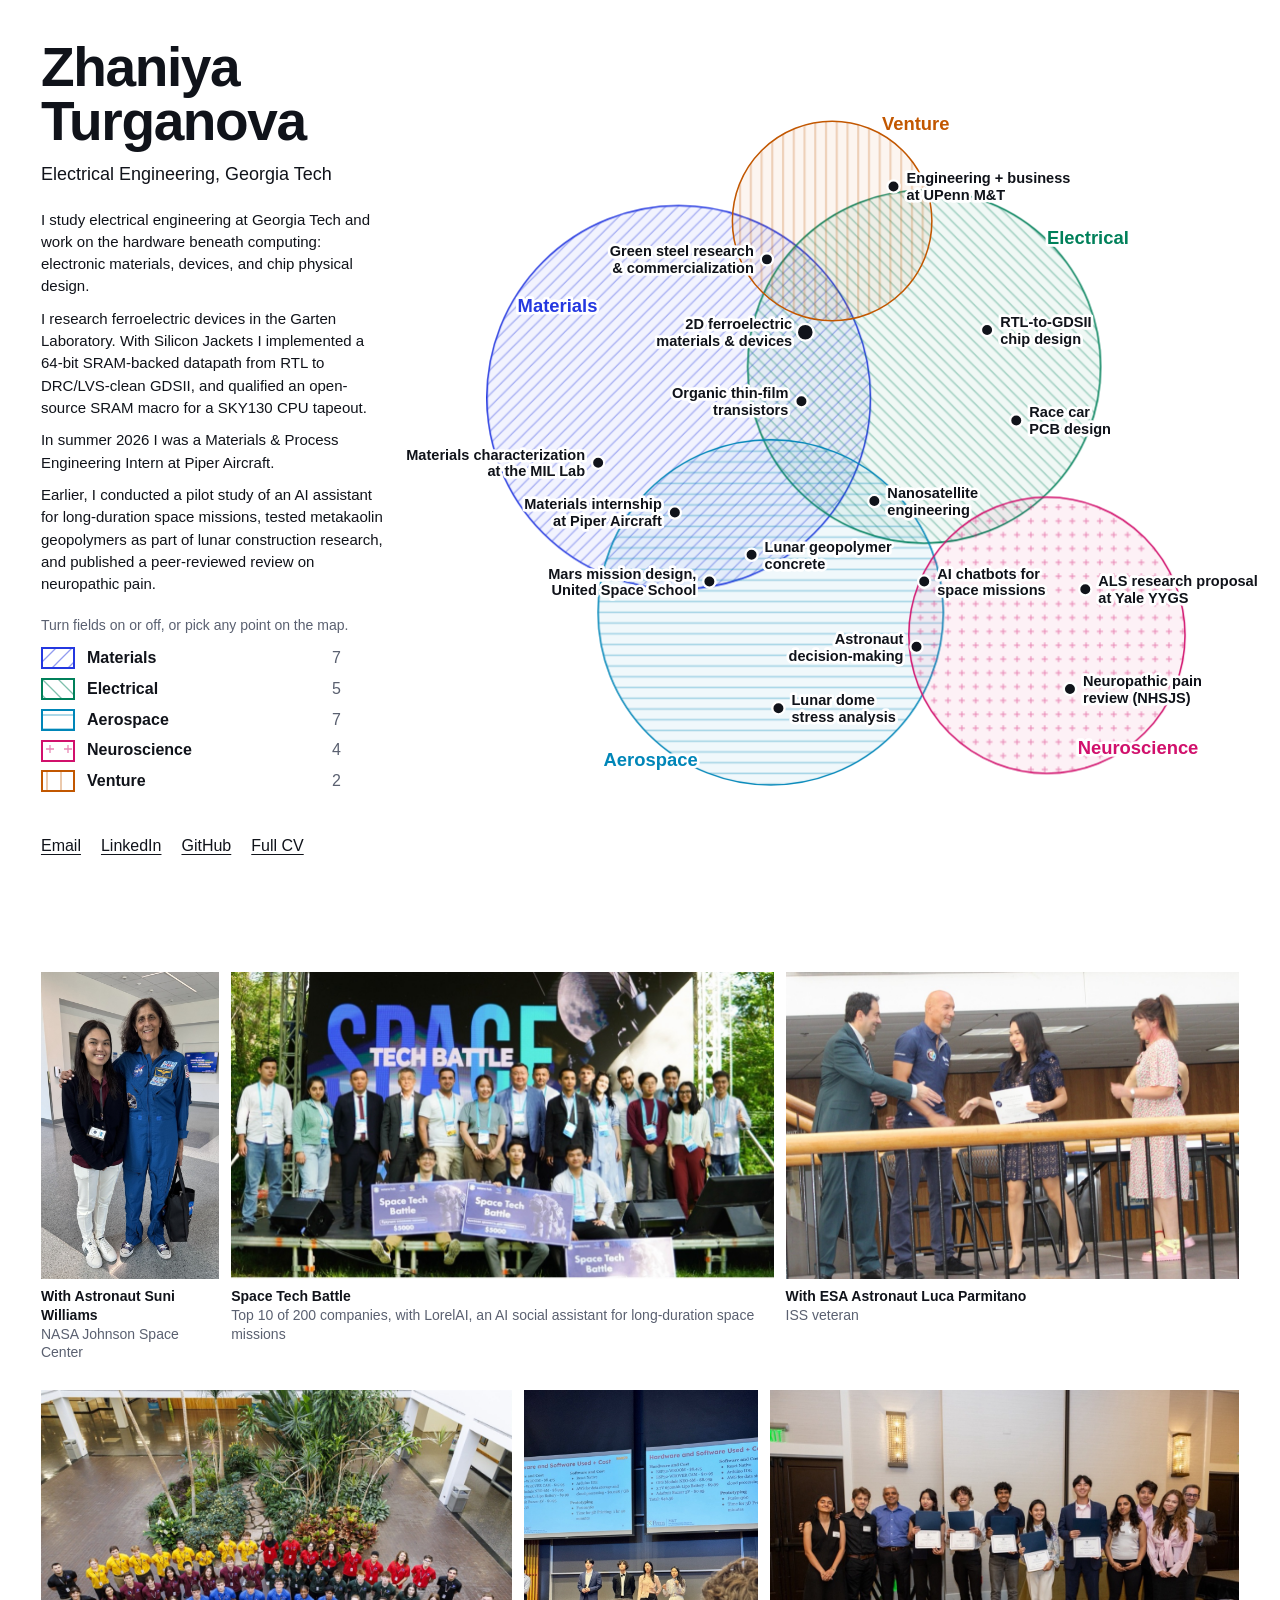
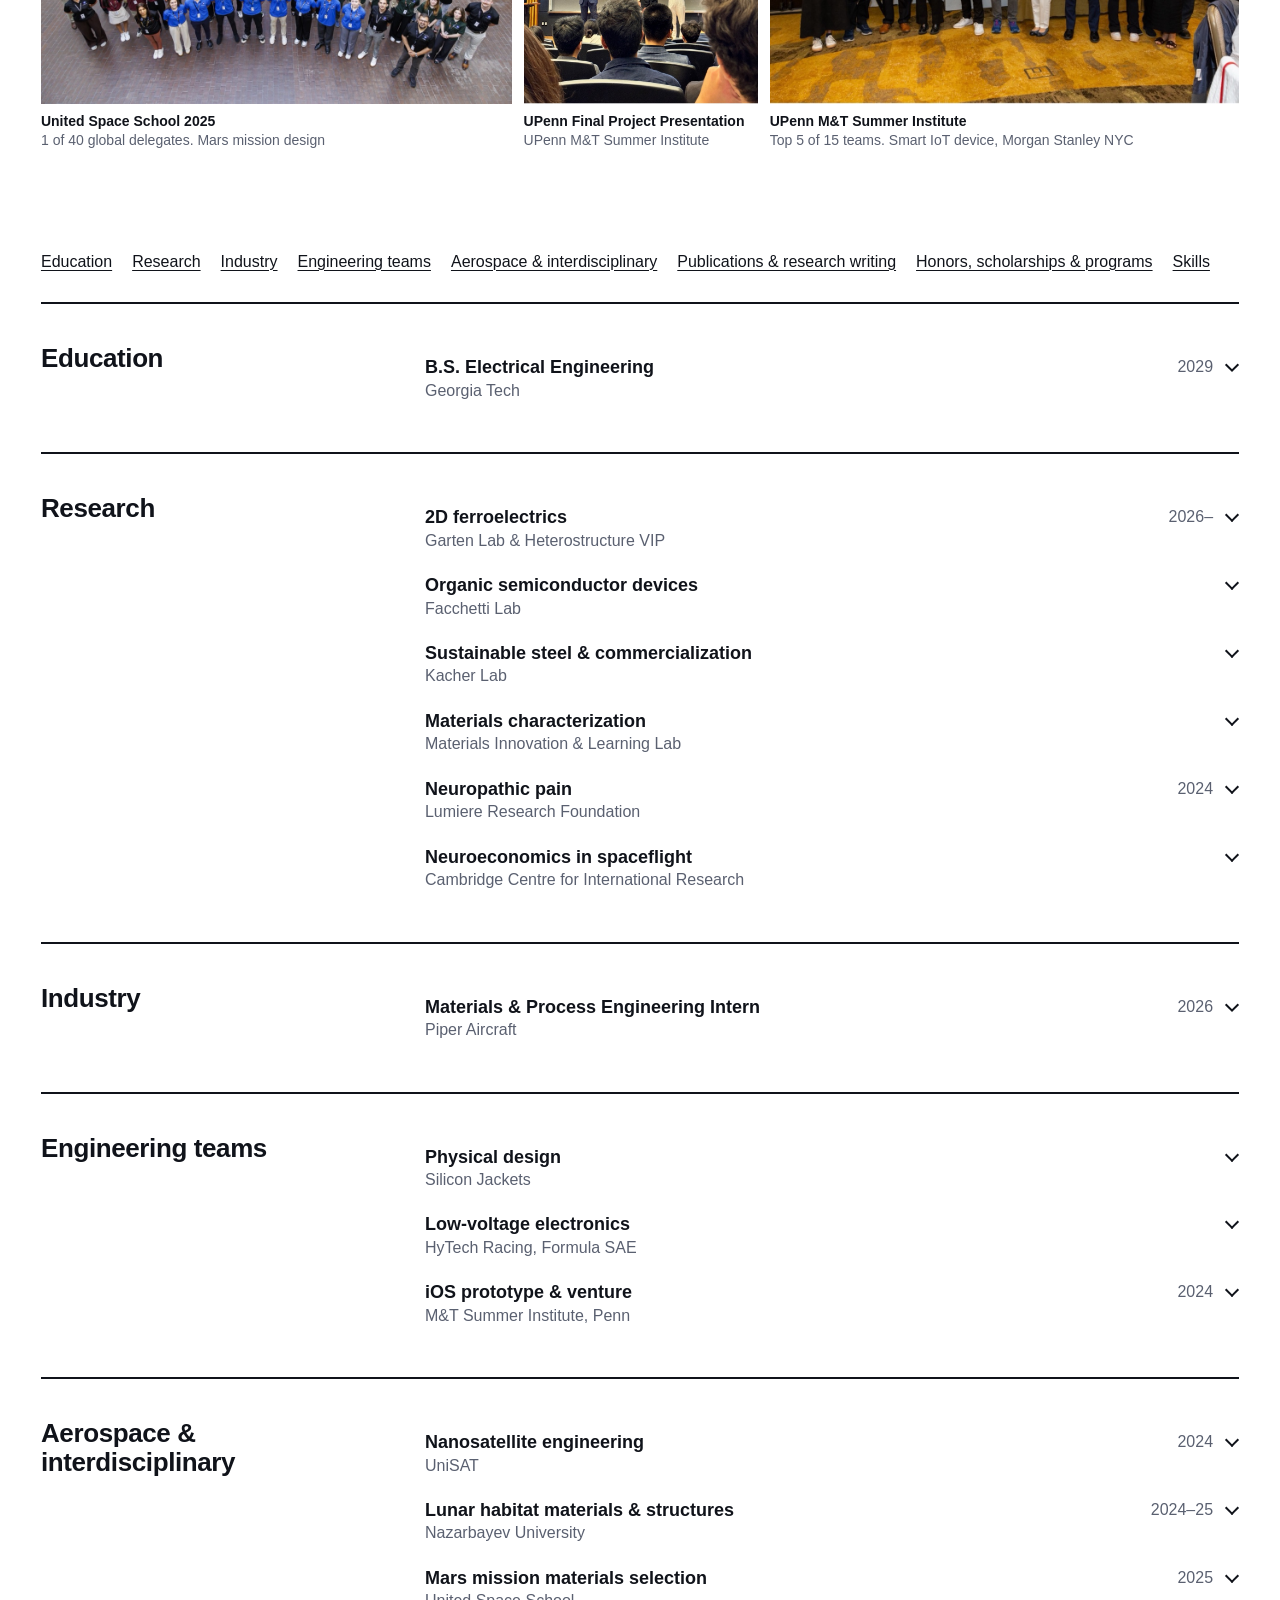
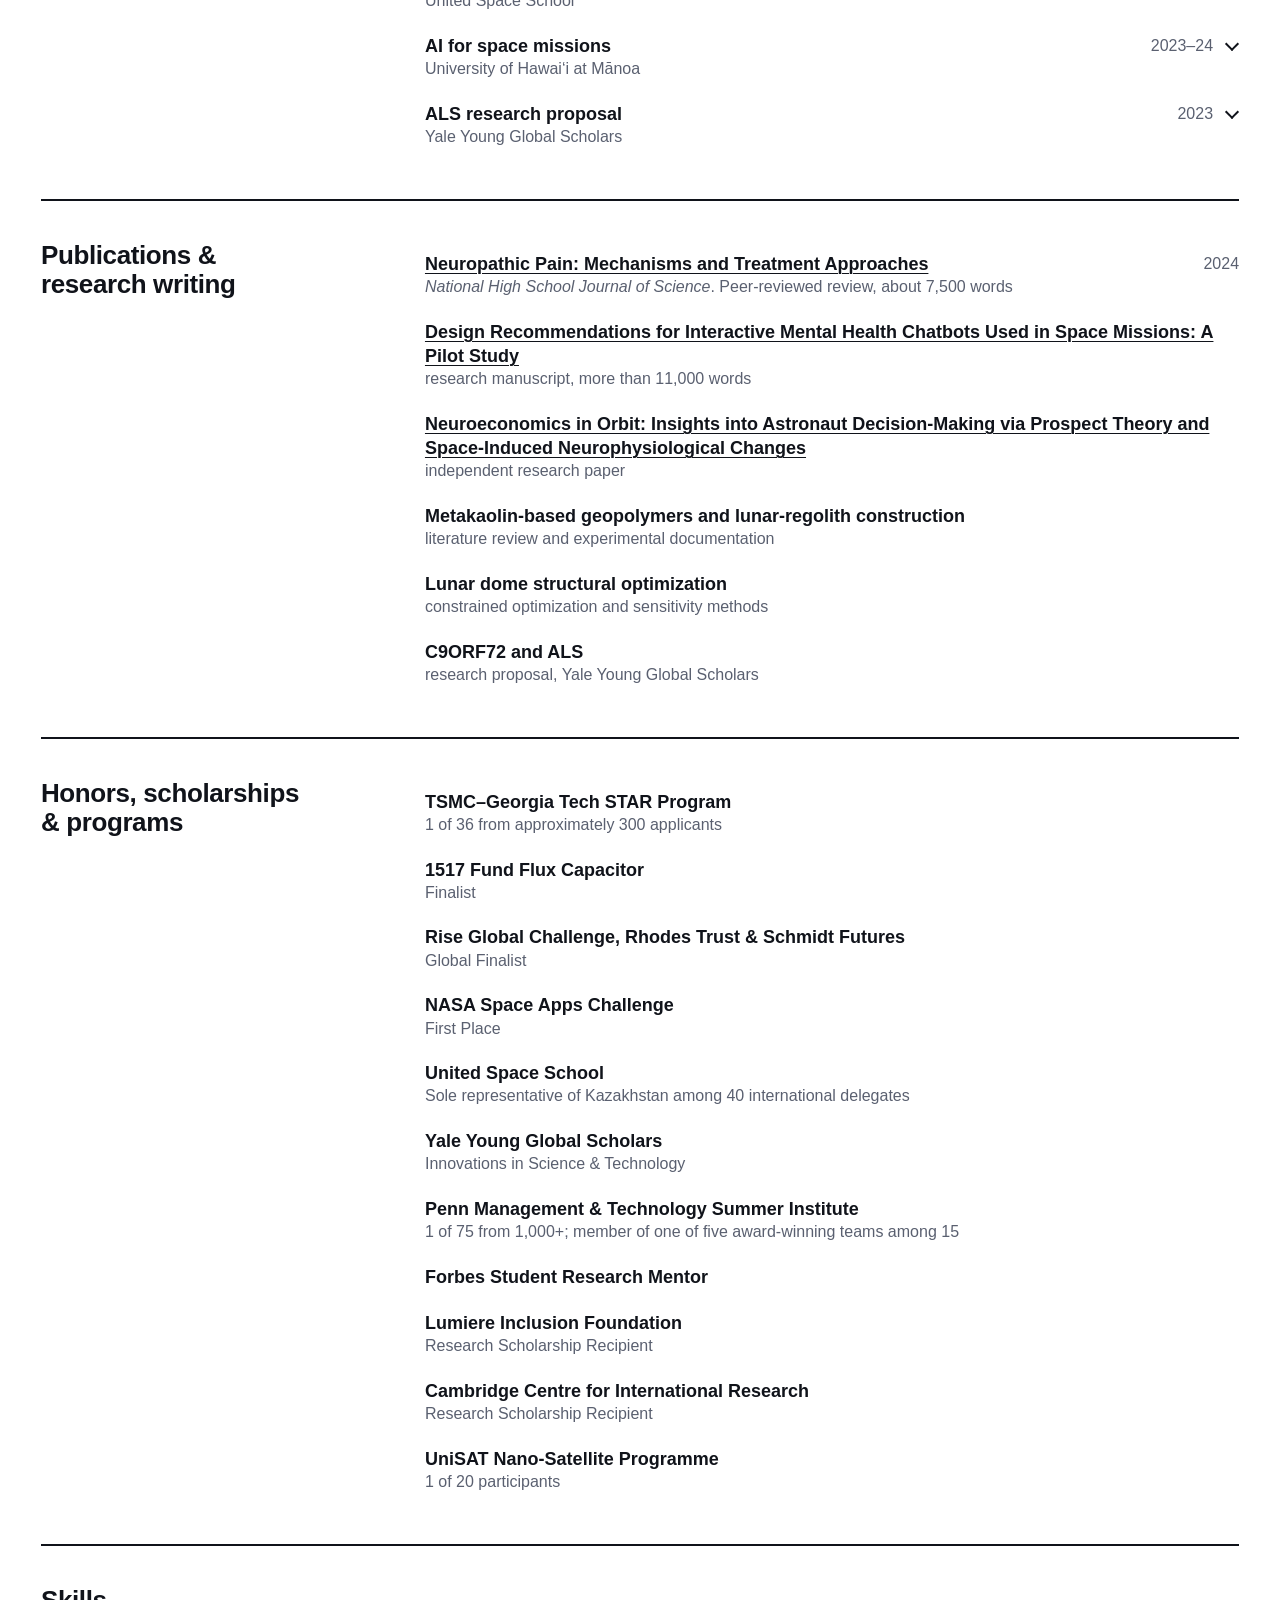
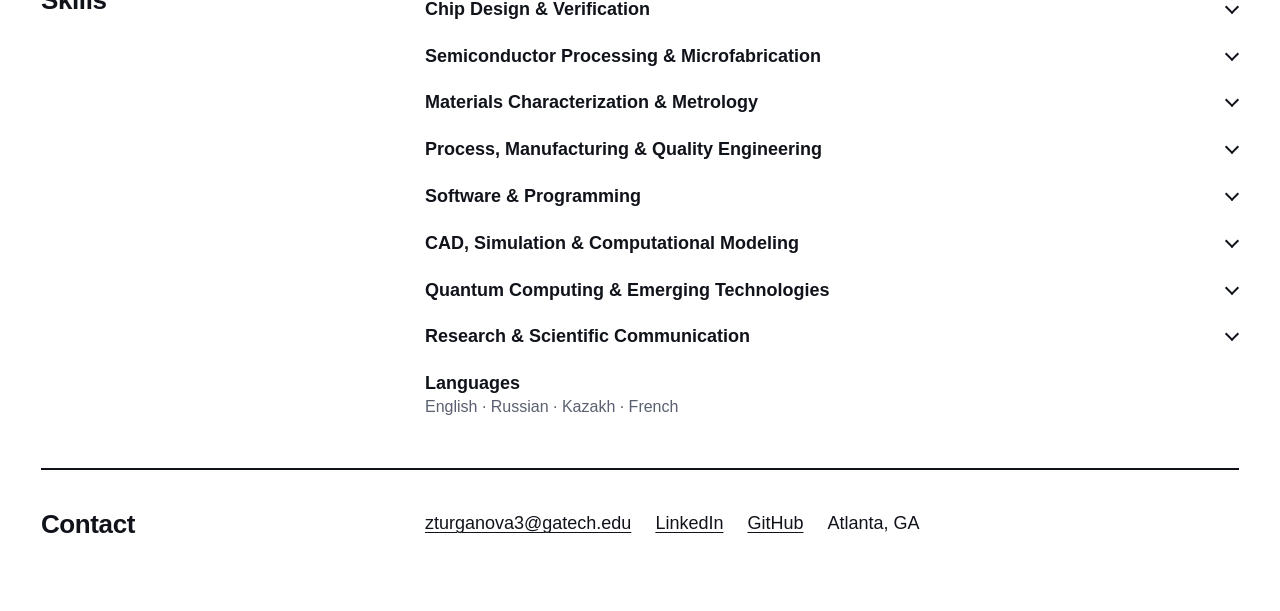
==== commit f8c6a7a2: "Redesign around a chip-layout layer view Co-Authored-By: Claude Opus 5.5 <noreply@anthropic.com>" ====
--- a/index.html
+++ b/index.html
@@ -20,149 +20,187 @@
 <link rel="canonical" href="https://zhaniyaturganova.com/">
 <link rel="preconnect" href="https://fonts.googleapis.com">
 <link rel="preconnect" href="https://fonts.gstatic.com" crossorigin>
-<link rel="stylesheet" href="https://fonts.googleapis.com/css2?family=Newsreader:ital,opsz,wght@0,6..72,400;0,6..72,500;1,6..72,400&family=Inter:wght@600&family=IBM+Plex+Mono:wght@600&display=swap">
+<link rel="stylesheet" href="https://fonts.googleapis.com/css2?family=Archivo:wdth,wght@62..125,400..700&display=swap">
 <style>
-  :root { --ink: #1a1a1a; --mute: #707070; --line: #ececec; --bg: #fdfdfc; }
+  :root { --ink: #10131a; --mute: #5a6070; --line: #d9dce3; --bg: #fff; --tint: #f3f4f7; --pad: clamp(20px, 3.2vw, 48px); }
   * { margin: 0; padding: 0; box-sizing: border-box; }
-  body {
-    background: var(--bg); color: var(--ink);
-    font: 400 18px/1.65 "Newsreader", Georgia, serif;
-    -webkit-font-smoothing: antialiased;
-  }
-  main { max-width: 600px; margin: 0 auto; padding: 96px 24px 80px; }
-  a { color: inherit; text-decoration: underline; text-decoration-color: #c9c9c9; text-underline-offset: 3px; transition: text-decoration-color .2s; }
-  a:hover { text-decoration-color: var(--ink); }
-  h1 { font-size: 22px; font-weight: 500; }
-  .role { color: var(--mute); margin-bottom: 48px; }
-  .summary p + p { margin-top: 1em; }
-  h2 {
-    font-size: 13px; font-weight: 400; letter-spacing: .08em; text-transform: uppercase;
-    color: var(--mute); margin: 64px 0 16px;
-  }
+  html { scroll-behavior: smooth; }
+  body { background: var(--bg); color: var(--ink); font: 400 16px/1.55 Archivo, "Helvetica Neue", Arial, sans-serif; -webkit-font-smoothing: antialiased; }
+  a { color: inherit; text-underline-offset: 3px; text-decoration-thickness: 1px; }
+  a:hover { text-decoration-thickness: 2px; }
+  :focus-visible { outline: 2px solid var(--ink); outline-offset: 3px; }
+  button { font: inherit; color: inherit; background: none; border: 0; cursor: pointer; }
+  sub { font-size: .7em; line-height: 0; }
+  .sr { position: absolute; width: 1px; height: 1px; overflow: hidden; clip-path: inset(50%); }
+
+  .hero { position: relative; display: grid; grid-template-columns: minmax(380px, 30vw) 1fr; min-height: max(100svh, 720px); }
+  .intro { padding: var(--pad); padding-right: 0; display: flex; flex-direction: column; gap: 20px; }
+  h1 { font-size: clamp(40px, 4.3vw, 64px); font-weight: 650; font-stretch: 112%; line-height: .98; letter-spacing: -.025em; }
+  .role { margin-top: 12px; font-size: 18px; }
+  .summary { max-width: 48ch; font-size: 15px; line-height: 1.48; }
+  .summary p + p { margin-top: .7em; }
+  .links { display: flex; flex-wrap: wrap; gap: 4px 20px; margin-top: auto; }
+
+  .layers p { font-size: 14px; color: var(--mute); margin-bottom: 6px; }
+  .layers button { display: grid; grid-template-columns: 34px 1fr auto; gap: 12px; align-items: center; width: 100%; max-width: 300px; padding: 3px 0; text-align: left; font-weight: 600; }
+  .layers svg { width: 34px; height: 22px; display: block; }
+  .layers .ct { font-weight: 400; color: var(--mute); font-variant-numeric: tabular-nums; }
+  .layers button[aria-pressed="false"] { color: var(--mute); font-weight: 400; text-decoration: line-through; }
+  .layers button[aria-pressed="false"] svg { opacity: .2; }
+
+  .stage { position: relative; display: flex; align-items: center; padding: 16px; min-width: 0; }
+  #map { display: block; width: 100%; height: auto; max-height: calc(100svh - 32px); }
+  #map .layer { transition: opacity .3s; }
+  #map .layer.off { opacity: .07; }
+  #map .wash { opacity: .06; transition: opacity .2s; }
+  #map .layer.on .wash { opacity: .2; }
+  #map .edge { fill: none; stroke-width: 2; stroke-dasharray: 1; animation: draw 1.1s ease both; }
+  #map .fill { animation: fade .8s .5s ease both; }
+  @keyframes draw { from { stroke-dashoffset: 1; } to { stroke-dashoffset: 0; } }
+  @keyframes fade { from { opacity: 0; } }
+  #map .f { font-size: 24px; font-weight: 700; font-stretch: 112%; paint-order: stroke; stroke: #fff; stroke-width: 7px; stroke-linejoin: round; }
+  #map .n { cursor: pointer; outline: none; transition: opacity .2s; }
+  #map .d { fill: var(--ink); stroke: #fff; stroke-width: 3; }
+  #map .t { font-size: 19px; font-weight: 600; fill: var(--ink); paint-order: stroke; stroke: #fff; stroke-width: 7px; stroke-linejoin: round; }
+  #map .k { display: none; font-size: 25px; font-weight: 700; fill: #fff; text-anchor: middle; }
+  #map .n:hover .t, #map .n:focus-visible .t, #map .n.sel .t { text-decoration: underline; text-decoration-thickness: 2px; text-underline-offset: 4px; }
+  #map .n:hover .d, #map .n:focus-visible .d, #map .n.sel .d { stroke: var(--ink); fill: #fff; stroke-width: 5; }
+  #map.dim .n:not(.on):not(.sel) { opacity: .3; }
+  #map .n.hide { opacity: .1 !important; pointer-events: none; }
+
+  dialog { border: 0; color: var(--ink); background: #fff; overflow-y: auto; overscroll-behavior: contain; }
+  .hero > dialog[open] { position: absolute; inset: 0 auto 0 0; width: max(380px, 30vw); height: 100%; max-height: none; margin: 0; padding: var(--pad); padding-right: 24px; z-index: 2; }
+  .bar { position: sticky; top: calc(-1 * var(--pad)); display: flex; gap: 8px; margin: calc(-1 * var(--pad)) 0 22px; padding: 18px 0 12px; background: #fff; z-index: 1; }
+  .bar button { min-height: 40px; padding: 0 14px; background: var(--tint); font-size: 15px; font-weight: 600; }
+  .bar button:hover { background: var(--ink); color: #fff; }
+  .bar .close { margin-left: auto; }
+  .fields { display: flex; flex-wrap: wrap; gap: 4px 16px; font-weight: 700; font-size: 15px; }
+  .sheet h3 { font-size: 30px; font-weight: 650; font-stretch: 108%; line-height: 1.08; letter-spacing: -.015em; margin: 8px 0 12px; text-wrap: balance; }
+  dialog[open] .sheet { animation: slide .25s ease both; }
+  @keyframes slide { from { opacity: 0; transform: translateX(-10px); } }
+
+  .key { display: none; }
+
+  .photos { padding: 72px var(--pad) 0; }
+  .prow { display: flex; gap: 12px; margin-bottom: 28px; }
+  .prow figure { flex: var(--a) 1 0; min-width: 0; }
+  .prow img { display: block; width: 100%; height: auto; aspect-ratio: var(--a); }
+  figcaption { padding-top: 8px; font-size: 14px; line-height: 1.35; }
+  figcaption strong { display: block; font-weight: 600; }
+  figcaption span { color: var(--mute); }
+
+  .cv { padding: 72px var(--pad) 0; }
+  .cv-sec, .contact { display: grid; grid-template-columns: minmax(380px, 30vw) minmax(0, 820px); padding: 40px 0; border-top: 2px solid var(--ink); scroll-margin-top: 0; }
+  h2 { font-size: 26px; font-weight: 650; font-stretch: 108%; line-height: 1.12; letter-spacing: -.015em; padding-right: 32px; text-wrap: balance; }
+  .cv-sec > h2 { position: sticky; top: 24px; align-self: start; }
   ul { list-style: none; }
-  .rows > li { border-top: 1px solid var(--line); }
-  .rows > li:last-child { border-bottom: 1px solid var(--line); }
-  summary, .line { display: flex; justify-content: space-between; gap: 24px; padding: 10px 0; }
+  summary, .line { display: flex; justify-content: space-between; gap: 24px; padding: 11px 12px; margin: 0 -12px; }
   summary { cursor: pointer; list-style: none; }
   summary::-webkit-details-marker { display: none; }
-  summary:hover { color: #000; }
-  summary span:first-child::after { content: "\00a0+"; color: var(--mute); }
-  details[open] summary span:first-child::after { content: "\00a0–"; }
-  summary span:last-child, .line span:last-child { color: var(--mute); white-space: nowrap; font-size: 16px; padding-top: 1px; }
-  .rows em { font-style: normal; color: var(--mute); }
-  details ul { padding: 2px 0 18px; font-size: 16px; line-height: 1.55; }
-  details ul li + li { margin-top: 8px; }
-  sub { font-size: .7em; line-height: 0; }
-  .contact { display: flex; gap: 20px; flex-wrap: wrap; }
-  footer { margin-top: 80px; color: var(--mute); font-size: 14px; }
-  @media (max-width: 520px) {
-    main { padding-top: 56px; }
-    summary, .line { gap: 16px; }
+  summary:hover, details[open] > summary { background: var(--tint); }
+  summary span:first-child, .line span:first-child { font-size: 18px; font-weight: 600; line-height: 1.35; }
+  .rows em { display: block; font-style: normal; font-size: 16px; font-weight: 400; color: var(--mute); }
+  .rows i { font-style: italic; }
+  summary span:last-child, .line span:last-child { white-space: nowrap; color: var(--mute); font-variant-numeric: tabular-nums; }
+  summary span:last-child::after { content: ""; display: inline-block; width: 8px; height: 8px; margin: 0 2px 2px 14px; border: solid var(--ink); border-width: 0 2px 2px 0; transform: rotate(45deg); }
+  details[open] > summary span:last-child::after { transform: translateY(4px) rotate(-135deg); }
+  .rows .body { padding: 14px 0 30px; max-width: 70ch; }
+  .body li { position: relative; padding-left: 18px; margin-bottom: 8px; }
+  .body li::before { content: ""; position: absolute; left: 0; top: .6em; width: 7px; height: 7px; background: var(--ink); }
+  .body h4 { margin: 26px 0 10px; font-size: 18px; font-weight: 650; line-height: 1.25; }
+  .body h4:first-child { margin-top: 0; }
+  .body h4 small { font-size: 15px; font-weight: 400; color: var(--mute); }
+  .body h4.lab { font-size: 20px; }
+  .body strong { font-weight: 650; }
+  .body .note, .body .skills { margin-bottom: 10px; color: var(--mute); }
+  .body .note strong, .body .skills strong { color: var(--ink); }
+  .body .skills { font-size: 15px; }
+  .contact { margin: 0 var(--pad); padding-bottom: 72px; }
+  .contact p { display: flex; flex-wrap: wrap; gap: 6px 24px; font-size: 18px; }
+  .toc { display: flex; flex-wrap: wrap; gap: 4px 20px; padding-bottom: 28px; }
+
+  @media (max-width: 1099px) {
+    .hero { grid-template-columns: 1fr; min-height: 0; }
+    .intro { display: grid; grid-template-columns: 1fr 1fr; gap: 28px 40px; padding: var(--pad); }
+    .intro > :first-child, .links { grid-column: 1 / -1; }
+    .links { margin: 0; }
+    #map { max-height: none; }
+    .hero > dialog[open] { position: fixed; inset: 0 0 0 auto; width: min(560px, 100vw); max-width: none; height: 100dvh; }
+    dialog::backdrop { background: rgba(16, 19, 26, .35); }
+    .cv-sec, .contact { grid-template-columns: 1fr; gap: 16px; }
+    .cv-sec > h2 { position: static; }
   }
-  :root { --ink: #211d16; --mute: #6d6658; --line: #e2dac9; --bg: #f5f0e6; }
-  main { padding-bottom: 80px; }
-  .map-sec { width: min(1040px, calc(100vw - 48px)); margin: 72px 0 0 50%; transform: translateX(-50%); }
-  .map-sec h2 { margin: 0 0 8px; }
-  .map-sec > p { color: var(--mute); margin-bottom: 16px; }
-  #map { display: block; width: 100%; height: auto; }
-  #map .c { fill-opacity: .06; stroke-opacity: .4; stroke-width: 1.5; transition: fill-opacity .25s, stroke-opacity .25s; }
-  #map .c.on { fill-opacity: .17; stroke-opacity: .9; }
-  #map .f { font: 600 22px "IBM Plex Mono", monospace; letter-spacing: .1em; }
-  #map .n { cursor: pointer; outline: none; transition: opacity .25s; }
-  #map .d { fill: var(--ink); transition: r .2s; }
-  #map .t { font: 600 19px Inter, sans-serif; fill: var(--ink); paint-order: stroke; stroke: var(--bg); stroke-width: 5px; stroke-linejoin: round; }
-  #map .k { display: none; font: 600 25px Inter, sans-serif; fill: var(--bg); text-anchor: middle; }
-  #map .n:hover .d, #map .n:focus-visible .d { r: 12px; }
-  #map .n:focus-visible .t { text-decoration: underline; }
-  #map.dim .n:not(.on) { opacity: .28; }
-  .key { display: none; }
-  dialog { border: 0; width: 100vw; height: 100dvh; max-width: none; max-height: none; padding: 96px 24px; overflow-y: auto; color: var(--ink); background: color-mix(in srgb, var(--bg) 78%, transparent); backdrop-filter: blur(22px); -webkit-backdrop-filter: blur(22px); }
-  dialog::backdrop { background: transparent; }
-  .sheet { max-width: 620px; margin: 0 auto; }
-  .sheet h3 { font-size: 34px; font-weight: 500; line-height: 1.15; margin: 10px 0 6px; }
-  .sheet .meta { color: var(--mute); margin-bottom: 28px; }
-  .sheet li { padding: 12px 0; border-top: 1px solid color-mix(in srgb, var(--ink) 14%, transparent); }
-  .fields { display: flex; flex-wrap: wrap; gap: 4px 16px; font: 600 13px "IBM Plex Mono", monospace; letter-spacing: .06em; }
-  .close { position: fixed; top: 24px; right: 24px; width: 44px; height: 44px; border: 1px solid var(--line); border-radius: 50%; background: var(--bg); color: var(--ink); font-size: 22px; line-height: 1; cursor: pointer; }
-  dialog[open] .sheet { animation: rise .4s ease both; }
-  @keyframes rise { from { opacity: 0; transform: translateY(20px); } }
-  @media (prefers-reduced-motion: reduce) { dialog[open] .sheet { animation: none; } }
   @media (max-width: 700px) {
+    .intro { grid-template-columns: 1fr; }
     #map .t { display: none; }
     #map .k { display: block; }
-    #map .d, #map .n:hover .d, #map .n:focus-visible .d { r: 25px; }
-    #map .f { font-size: 34px; letter-spacing: 0; }
-    .key { display: block; margin-top: 16px; }
-    .key button { display: flex; gap: 12px; width: 100%; padding: 10px 0; border: 0; border-top: 1px solid var(--line); background: none; color: var(--ink); font: 400 17px/1.4 "Newsreader", Georgia, serif; text-align: left; cursor: pointer; }
-    .key b { min-width: 22px; color: var(--mute); font-weight: 400; }
+    #map .d, #map .n:hover .d, #map .n:focus-visible .d, #map .n.sel .d { r: 26px; fill: var(--ink); stroke: #fff; stroke-width: 4; }
+    #map .f { font-size: 36px; font-stretch: 100%; }
+    .key { display: block; padding: 8px var(--pad) 0; }
+    .key button { display: flex; gap: 12px; width: 100%; padding: 10px 0; font-weight: 600; text-align: left; }
+    .key b { min-width: 24px; color: var(--mute); font-weight: 400; font-variant-numeric: tabular-nums; }
+    .key .hide { display: none; }
+    .stage { padding: 0 8px; }
+    .photos { padding-right: 0; }
+    .prows { display: flex; gap: 12px; overflow-x: auto; scroll-snap-type: x proximity; padding-right: 20px; }
+    .prow { margin: 0; }
+    .prow figure { flex: none; width: calc(250px * var(--a)); min-width: 180px; scroll-snap-align: start; }
+    .prow img { height: 250px; object-fit: cover; aspect-ratio: auto; }
   }
-  .snaps-sec { width: min(1040px, calc(100vw - 48px)); margin: 72px 0 0 50%; transform: translateX(-50%); }
-  .snaps-sec h2 { margin: 0 0 28px; }
-  .snaps { columns: 3; column-gap: 28px; padding: 8px; }
-  .snap { break-inside: avoid; margin-bottom: 30px; padding: 12px 12px 14px; background: #fffdf8; border: 1px solid var(--line); border-radius: 6px; box-shadow: 0 10px 30px rgba(56,45,25,.1); transform: rotate(var(--rot)); transition: transform .4s ease; }
-  .snap:hover { transform: rotate(0) scale(1.02); }
-  .snap img { display: block; width: 100%; height: auto; border-radius: 3px; }
-  .snap figcaption { padding: 12px 4px 0; line-height: 1.35; }
-  .snap strong { display: block; font-size: 17px; font-weight: 500; }
-  .snap span { display: block; margin-top: 4px; font-size: 15px; color: var(--mute); }
-  @media (max-width: 900px) { .snaps { columns: 2; } }
-  @media (max-width: 560px) { .snaps { columns: 1; } .snap { transform: rotate(calc(var(--rot) * .4)); } }
-  @media (prefers-reduced-motion: reduce) { .snap { transition: none; } }
-  details li.lab, .sheet li.lab { color: var(--mute); font-size: 15px; }
-  details li.lab:not(:first-child) { margin-top: 18px; }
-  .toc { display: flex; flex-wrap: wrap; gap: 4px 18px; margin-top: 36px; font-size: 16px; }
-  html { scroll-behavior: smooth; }
-  h2 { scroll-margin-top: 24px; }
-  .rows .body { padding: 2px 0 20px; font-size: 16px; line-height: 1.55; }
-  .rows .body ul { padding: 0; }
-  .body h4 { margin: 22px 0 8px; font-size: 18px; font-weight: 500; line-height: 1.3; }
-  .body h4 small { color: var(--mute); font-size: 15px; font-weight: 400; }
-  .body h4.lab { font-size: 20px; }
-  .body h4.lab:not(:first-child) { margin-top: 40px; }
-  .body strong { font-weight: 500; }
-  .body .note, .body .skills { color: var(--mute); margin-bottom: 8px; }
-  .body section > .note { margin-top: 10px; }
-  .body .skills { font-size: 15px; margin-bottom: 14px; }
-  @media (prefers-reduced-motion: reduce) { html { scroll-behavior: auto; } }
+  @media (prefers-reduced-motion: reduce) {
+    html { scroll-behavior: auto; }
+    #map .edge, #map .fill, dialog[open] .sheet { animation: none; }
+  }
 </style>
 </head>
 <body>
 <main>
-  <h1>Zhaniya Turganova</h1>
-  <p class="role">Electrical Engineering, Georgia Tech</p>
-
-  <div class="summary">
+<section class="hero" aria-label="Introduction and map">
+  <div class="intro">
+    <div><h1>Zhaniya Turganova</h1><p class="role">Electrical Engineering, Georgia Tech</p></div>
+    <div class="summary">
     <p>I study electrical engineering at Georgia Tech and work on the hardware beneath computing: electronic materials, devices, and chip physical design.</p>
     <p>I research ferroelectric devices in the Garten Laboratory. With Silicon Jackets I implemented a 64-bit SRAM-backed datapath from RTL to DRC/LVS-clean GDSII, and qualified an open-source SRAM macro for a SKY130 CPU tapeout.</p>
     <p>In summer 2026 I was a Materials &amp; Process Engineering Intern at Piper Aircraft.</p>
     <p>Earlier, I conducted a pilot study of an AI assistant for long-duration space missions, tested metakaolin geopolymers as part of lunar construction research, and published a peer-reviewed review on neuropathic pain.</p>
   </div>
-
-  <nav class="toc" aria-label="Sections"><a href="#map-h">Map</a> <a href="#ph-h">Photos</a> <a href="#education">Education</a> <a href="#research">Research</a> <a href="#industry">Industry</a> <a href="#engineering">Engineering</a> <a href="#aerospace">Aerospace</a> <a href="#publications">Publications</a> <a href="#honors">Honors</a> <a href="#skills">Skills</a> <a href="#contact">Contact</a></nav>
-
-  <section class="map-sec" aria-labelledby="map-h">
-    <h2 id="map-h">A map of my fields</h2>
-    <p>My work sits where fields overlap. Select any point for the full story.</p>
-    <svg id="map" viewBox="0 0 1100 900" role="group" aria-label="Venn diagram of my work by field"></svg>
-    <div class="key" id="key"></div>
-  </section>
-
-  <section class="snaps-sec" aria-labelledby="ph-h">
-    <h2 id="ph-h">Photos</h2>
-    <div class="snaps">
-      <figure class="snap" style="--rot:-2deg"><img src="img/suni-williams.jpg" width="639" height="1100" alt="With Astronaut Suni Williams"><figcaption><strong>With Astronaut Suni Williams</strong><span>NASA Johnson Space Center</span></figcaption></figure>
-      <figure class="snap" style="--rot:-3.2deg"><img src="img/space-tech-battle.jpg" width="1100" height="622" alt="Space Tech Battle"><figcaption><strong>Space Tech Battle</strong><span>Top 10 of 200 companies, with LorelAI, an AI social assistant for long-duration space missions</span></figcaption></figure>
-      <figure class="snap" style="--rot:3deg"><img src="img/presenting-upenn.jpg" width="822" height="1100" alt="UPenn Final Project Presentation"><figcaption><strong>UPenn Final Project Presentation</strong><span>UPenn M&amp;T Summer Institute</span></figcaption></figure>
-      <figure class="snap" style="--rot:2.4deg"><img src="img/united-space-school.jpg" width="1100" height="733" alt="United Space School 2025"><figcaption><strong>United Space School 2025</strong><span>1 of 40 global delegates. Mars mission design</span></figcaption></figure>
-      <figure class="snap" style="--rot:-2.8deg"><img src="img/luca-parmitano.jpg" width="1100" height="744" alt="With ESA Astronaut Luca Parmitano"><figcaption><strong>With ESA Astronaut Luca Parmitano</strong><span>ISS veteran</span></figcaption></figure>
-      <figure class="snap" style="--rot:2.2deg"><img src="img/upenn-mtsi.jpg" width="1100" height="735" alt="UPenn M&amp;T Summer Institute"><figcaption><strong>UPenn M&amp;T Summer Institute</strong><span>Top 5 of 15 teams. Smart IoT device, Morgan Stanley NYC</span></figcaption></figure>
+    <div class="layers" id="layers"><p>Turn fields on or off, or pick any point on the map.</p></div>
+    <p class="links"><a href="mailto:zturganova3@gatech.edu">Email</a><a href="https://www.linkedin.com/in/janierlani">LinkedIn</a><a href="https://github.com/janierlani">GitHub</a><a href="#cv">Full CV</a></p>
+  </div>
+  <div class="stage">
+    <h2 class="sr" id="map-h">Map of my fields</h2>
+    <svg id="map" viewBox="0 0 1100 900" role="group" aria-labelledby="map-h"></svg>
+  </div>
+  <dialog id="dlg" aria-labelledby="dlg-t">
+    <div class="bar"><button id="prev">Previous</button><button id="next">Next</button><button class="close" id="close">Close</button></div>
+    <div class="sheet" id="sheet"></div>
+  </dialog>
+</section>
+<div class="key" id="key"></div>
+
+<section class="photos" aria-labelledby="ph-h">
+  <h2 class="sr" id="ph-h">Photos</h2>
+  <div class="prows">
+    <div class="prow">
+      <figure style="--a:0.581"><img src="img/suni-williams.jpg" width="639" height="1100" alt="With Astronaut Suni Williams"><figcaption><strong>With Astronaut Suni Williams</strong><span>NASA Johnson Space Center</span></figcaption></figure>
+      <figure style="--a:1.768"><img src="img/space-tech-battle.jpg" width="1100" height="622" alt="Space Tech Battle"><figcaption><strong>Space Tech Battle</strong><span>Top 10 of 200 companies, with LorelAI, an AI social assistant for long-duration space missions</span></figcaption></figure>
+      <figure style="--a:1.478"><img src="img/luca-parmitano.jpg" width="1100" height="744" alt="With ESA Astronaut Luca Parmitano"><figcaption><strong>With ESA Astronaut Luca Parmitano</strong><span>ISS veteran</span></figcaption></figure>
     </div>
-  </section>
-
-  <h2 id="education">Education</h2>
+    <div class="prow">
+      <figure style="--a:1.501"><img src="img/united-space-school.jpg" width="1100" height="733" alt="United Space School 2025"><figcaption><strong>United Space School 2025</strong><span>1 of 40 global delegates. Mars mission design</span></figcaption></figure>
+      <figure style="--a:0.747"><img src="img/presenting-upenn.jpg" width="822" height="1100" alt="UPenn Final Project Presentation"><figcaption><strong>UPenn Final Project Presentation</strong><span>UPenn M&amp;T Summer Institute</span></figcaption></figure>
+      <figure style="--a:1.497"><img src="img/upenn-mtsi.jpg" width="1100" height="735" alt="UPenn M&amp;T Summer Institute"><figcaption><strong>UPenn M&amp;T Summer Institute</strong><span>Top 5 of 15 teams. Smart IoT device, Morgan Stanley NYC</span></figcaption></figure>
+    </div>
+  </div>
+</section>
+
+<div class="cv" id="cv">
+  <nav class="toc" aria-label="CV sections"><a href="#education">Education</a><a href="#research">Research</a><a href="#industry">Industry</a><a href="#engineering">Engineering teams</a><a href="#aerospace">Aerospace &amp; interdisciplinary</a><a href="#publications">Publications &amp; research writing</a><a href="#honors">Honors, scholarships &amp; programs</a><a href="#skills">Skills</a></nav>
+  <section class="cv-sec" id="education">
+  <h2>Education</h2>
   <ul class="rows">
     <li><details data-id="education">
-      <summary><span>B.S. Electrical Engineering <em>— Georgia Tech</em></span><span>2029</span></summary>
+      <summary><span>B.S. Electrical Engineering <em>Georgia Tech</em></span><span>2029</span></summary>
       <div class="body">
         <p class="note">Electronic Devices &amp; Circuit Technology thread · Minor in Quantum Sciences &amp; Technology · GPA 3.91 · Expected May 2029 · Atlanta, Georgia</p>
         <p class="note"><strong>Relevant coursework:</strong> Digital Design; Signal Processing; Circuit Analysis; C &amp; Assembly Programming; Engineering Materials; MATLAB / Computing for Engineers; Calculus; Differential Equations; Linear Algebra; Physics I–II (Mechanics and Electromagnetism); General Chemistry I–II.</p>
@@ -177,11 +215,13 @@
       </div>
     </details></li>
   </ul>
-
-  <h2 id="research">Research</h2>
+  </section>
+
+  <section class="cv-sec" id="research">
+  <h2>Research</h2>
   <ul class="rows">
     <li><details data-id="ferroelectric">
-      <summary><span>2D ferroelectrics <em>— Garten Lab &amp; Heterostructure VIP</em></span><span>2026–</span></summary>
+      <summary><span>2D ferroelectrics <em>Garten Lab &amp; Heterostructure VIP</em></span><span>2026–</span></summary>
       <div class="body">
         <h4 class="lab">Ferroelectric Devices</h4>
         <p class="note">Undergraduate Researcher · Garten Laboratory, Georgia Institute of Technology · August 2026 – Present</p>
@@ -200,7 +240,7 @@
       </div>
     </details></li>
     <li><details data-id="facchetti">
-      <summary><span>Organic semiconductor devices <em>— Facchetti Lab</em></span><span></span></summary>
+      <summary><span>Organic semiconductor devices <em>Facchetti Lab</em></span><span></span></summary>
       <div class="body">
         <p class="note">Undergraduate Researcher · Facchetti Laboratory, Georgia Institute of Technology</p>
         <p class="skills"><strong>Skills &amp; concepts:</strong> Cleanroom semiconductor fabrication; organic thin-film transistors (OTFTs); photolithography; mask alignment; electron-beam gold evaporation; spin coating of conducting polymers; Signatone probe station; transistor electrical characterization; transfer curves; transconductance; n-type and p-type behavior; electrolyte-gated transistor physics; organic electrochemical transistors; neuromorphic hardware concepts.</p>
@@ -215,7 +255,7 @@
       </div>
     </details></li>
     <li><details data-id="kacher">
-      <summary><span>Sustainable steel &amp; commercialization <em>— Kacher Lab</em></span><span></span></summary>
+      <summary><span>Sustainable steel &amp; commercialization <em>Kacher Lab</em></span><span></span></summary>
       <div class="body">
         <p class="note">Undergraduate Researcher · Kacher Laboratory, Georgia Institute of Technology</p>
         <p class="note">ARPA-E-funded ROSIE sustainable steel research</p>
@@ -235,7 +275,7 @@
       </div>
     </details></li>
     <li><details data-id="mil-lab">
-      <summary><span>Materials characterization <em>— Materials Innovation &amp; Learning Lab</em></span><span></span></summary>
+      <summary><span>Materials characterization <em>Materials Innovation &amp; Learning Lab</em></span><span></span></summary>
       <div class="body">
         <p class="note">Laboratory Staff · Materials Innovation &amp; Learning Lab, Georgia Institute of Technology</p>
         <p class="skills"><strong>Skills &amp; instruments:</strong> Instron mechanical testers; Mark-10 force measurement; microhardness testing; DSC; TGA; infrared thermography; UV–Vis spectrophotometry; contact-angle goniometry; specimen preparation; equipment setup; instrument maintenance; laboratory procedures; user training.</p>
@@ -249,7 +289,7 @@
       </div>
     </details></li>
     <li><details data-id="neuropathic">
-      <summary><span>Neuropathic pain <em>— Lumiere Research Foundation</em></span><span>2024</span></summary>
+      <summary><span>Neuropathic pain <em>Lumiere Research Foundation</em></span><span>2024</span></summary>
       <div class="body">
         <p class="note">Researcher · Lumiere Research Foundation · Published 2024</p>
         <p class="note"><strong>Research mentorship:</strong> Georgetown University; Dr. Safwan Hyder</p>
@@ -267,7 +307,7 @@
       </div>
     </details></li>
     <li><details data-id="neuroeconomics">
-      <summary><span>Neuroeconomics in spaceflight <em>— Cambridge Centre for International Research</em></span><span></span></summary>
+      <summary><span>Neuroeconomics in spaceflight <em>Cambridge Centre for International Research</em></span><span></span></summary>
       <div class="body">
         <p class="note">Researcher · Cambridge Centre for International Research</p>
         <p class="note"><strong>Research mentorship:</strong> Dartmouth University professor</p>
@@ -285,21 +325,25 @@
       </div>
     </details></li>
   </ul>
-
-  <h2 id="industry">Industry</h2>
+  </section>
+
+  <section class="cv-sec" id="industry">
+  <h2>Industry</h2>
   <ul class="rows">
     <li><details data-id="piper">
-      <summary><span>Materials &amp; Process Engineering Intern <em>— Piper Aircraft</em></span><span>2026</span></summary>
+      <summary><span>Materials &amp; Process Engineering Intern <em>Piper Aircraft</em></span><span>2026</span></summary>
       <div class="body">
         <p class="note">Materials &amp; Process Engineering Intern · Piper Aircraft · Vero Beach, Florida, USA · June – August 2026</p>
       </div>
     </details></li>
   </ul>
-
-  <h2 id="engineering">Engineering teams</h2>
+  </section>
+
+  <section class="cv-sec" id="engineering">
+  <h2>Engineering teams</h2>
   <ul class="rows">
     <li><details data-id="silicon-jackets">
-      <summary><span>Physical design <em>— Silicon Jackets</em></span><span></span></summary>
+      <summary><span>Physical design <em>Silicon Jackets</em></span><span></span></summary>
       <div class="body">
         <p class="note">Physical Design Engineer · Silicon Jackets, Georgia Institute of Technology</p>
         <p class="skills"><strong>Skills &amp; concepts:</strong> Digital hardware design; RTL-to-GDSII; SystemVerilog; SRAM macro integration; Cadence Genus; Innovus; Tempus; Virtuoso; Pegasus; Xcelium; IMC; KLayout; OpenROAD; OpenLane; SKY130; synthesis; floorplanning; power distribution network (PDN) design; placement; clock tree synthesis (CTS); routing; static timing analysis (STA); timing closure; Synopsys Design Constraints (SDC); worst negative slack (WNS); total negative slack (TNS); design rule checking (DRC); layout-versus-schematic (LVS); SRAM compiler views; GDS; LEF; SPICE; Liberty timing models; verification scripting; Tcl; Python; UVM-style constrained-random testing; functional coverage.</p>
@@ -342,7 +386,7 @@
       </div>
     </details></li>
     <li><details data-id="hytech">
-      <summary><span>Low-voltage electronics <em>— HyTech Racing, Formula SAE</em></span><span></span></summary>
+      <summary><span>Low-voltage electronics <em>HyTech Racing, Formula SAE</em></span><span></span></summary>
       <div class="body">
         <p class="note">Low-Voltage Electrical Engineer · HyTech Racing, Formula SAE, Georgia Institute of Technology</p>
         <p class="skills"><strong>Skills &amp; concepts:</strong> Altium Designer; schematic capture; component libraries; custom schematic symbols; SOIC-8 footprints; two-layer PCB design; PCB placement and routing; LM555 timer; astable oscillator topology; RC timing calculations; 2–5 Hz flashing circuits; LEDs; 0603 surface-mount packages; USB-C 5 V input; device-side USB-C configuration; decoupling; GND planes; 5 mil trace widths; solder-mask apertures; board mechanical constraints; JLCPCB design rules; Formula SAE Ready-to-Move requirements; op-amps; MOSFETs; analog-to-digital converters; microcontrollers; comparator design.</p>
@@ -366,7 +410,7 @@
       </div>
     </details></li>
     <li><details data-id="upenn-mt">
-      <summary><span>iOS prototype &amp; venture <em>— M&amp;T Summer Institute, Penn</em></span><span>2024</span></summary>
+      <summary><span>iOS prototype &amp; venture <em>M&amp;T Summer Institute, Penn</em></span><span>2024</span></summary>
       <div class="body">
         <p class="note">Software Engineer &amp; UI/UX Designer · Management &amp; Technology Summer Institute, Penn Engineering &amp; Wharton, University of Pennsylvania · July – August 2024</p>
         <p class="skills"><strong>Skills &amp; concepts:</strong> Swift; iOS application prototyping; user-interface design; user-experience design; screen layouts; application navigation; product strategy; business-model development; startup formation; market sizing; unit economics; company valuation; capital markets; IPO simulation.</p>
@@ -383,11 +427,13 @@
       </div>
     </details></li>
   </ul>
-
-  <h2 id="aerospace">Aerospace &amp; interdisciplinary</h2>
+  </section>
+
+  <section class="cv-sec" id="aerospace">
+  <h2>Aerospace &amp; interdisciplinary</h2>
   <ul class="rows">
     <li><details data-id="unisat">
-      <summary><span>Nanosatellite engineering <em>— UniSAT</em></span><span>2024</span></summary>
+      <summary><span>Nanosatellite engineering <em>UniSAT</em></span><span>2024</span></summary>
       <div class="body">
         <p class="note">Selected Participant · UniSAT Nano-Satellite Programme · 2024</p>
         <p class="note"><strong>Selection:</strong> 1 of 20 participants</p>
@@ -401,7 +447,7 @@
       </div>
     </details></li>
     <li><details data-id="lunar">
-      <summary><span>Lunar habitat materials &amp; structures <em>— Nazarbayev University</em></span><span>2024–25</span></summary>
+      <summary><span>Lunar habitat materials &amp; structures <em>Nazarbayev University</em></span><span>2024–25</span></summary>
       <div class="body">
         <p class="note">Researcher · Nazarbayev University · August 2024 – April 2025</p>
         <p class="skills"><strong>Skills &amp; concepts:</strong> Alkali-activated aluminosilicate binders; geopolymers; metakaolin; sodium hydroxide activators; 1–4 M NaOH solutions; setting-time measurements; penetration testing; compressive strength testing; geopolymerization; curing; lunar regolith; lunar in-situ resource utilization (ISRU); low-water construction; additive manufacturing; lunar habitat design; Lagrange multiplier optimization; Taylor-series approximation; sensitivity analysis.</p>
@@ -431,7 +477,7 @@
       </div>
     </details></li>
     <li><details data-id="united-space-school">
-      <summary><span>Mars mission materials selection <em>— United Space School</em></span><span>2025</span></summary>
+      <summary><span>Mars mission materials selection <em>United Space School</em></span><span>2025</span></summary>
       <div class="body">
         <p class="note">Materials Selection Lead · United Space School, conducted in connection with the NASA Johnson Space Center community · April – August 2025</p>
         <p class="note"><strong>Selection:</strong> 1 of 40 international delegates; sole representative of Kazakhstan</p>
@@ -447,7 +493,7 @@
       </div>
     </details></li>
     <li><details data-id="ai-chatbots">
-      <summary><span>AI for space missions <em>— University of Hawai‘i at Mānoa</em></span><span>2023–24</span></summary>
+      <summary><span>AI for space missions <em>University of Hawai‘i at Mānoa</em></span><span>2023–24</span></summary>
       <div class="body">
         <p class="note">AI Researcher · University of Hawai‘i at Mānoa · 2023–2024</p>
         <p class="note"><strong>Research mentorship:</strong> Dr. Peter Washington; additional guidance from <strong>Dr. Kimberly Binsted</strong>, University of Hawai‘i at Mānoa professor and principal investigator of NASA-funded Hawai‘i Space Exploration Analog and Simulation (HI-SEAS).</p>
@@ -474,7 +520,7 @@
       </div>
     </details></li>
     <li><details data-id="yale">
-      <summary><span>ALS research proposal <em>— Yale Young Global Scholars</em></span><span>2023</span></summary>
+      <summary><span>ALS research proposal <em>Yale Young Global Scholars</em></span><span>2023</span></summary>
       <div class="body">
         <p class="note">Participant · Yale Young Global Scholars, Yale University · 2023</p>
         <p class="note"><strong>Selection:</strong> Drawn from an international applicant pool of more than 8,500</p>
@@ -489,33 +535,39 @@
       </div>
     </details></li>
   </ul>
-
-  <h2 id="publications">Publications &amp; research writing</h2>
+  </section>
+
+  <section class="cv-sec" id="publications">
+  <h2>Publications &amp; research writing</h2>
   <ul class="rows">
-    <li><div class="line"><span><a href="pdf/neuropathic-pain.pdf">Neuropathic Pain: Mechanisms and Treatment Approaches</a> <em>— <i>National High School Journal of Science</i>. Peer-reviewed review, about 7,500 words</em></span><span>2024</span></div></li>
-    <li><div class="line"><span><a href="pdf/space-chatbots.pdf">Design Recommendations for Interactive Mental Health Chatbots Used in Space Missions: A Pilot Study</a> <em>— research manuscript, more than 11,000 words</em></span><span></span></div></li>
-    <li><div class="line"><span><a href="pdf/neuroeconomics-orbit.pdf">Neuroeconomics in Orbit: Insights into Astronaut Decision-Making via Prospect Theory and Space-Induced Neurophysiological Changes</a> <em>— independent research paper</em></span><span></span></div></li>
-    <li><div class="line"><span>Metakaolin-based geopolymers and lunar-regolith construction <em>— literature review and experimental documentation</em></span><span></span></div></li>
-    <li><div class="line"><span>Lunar dome structural optimization <em>— constrained optimization and sensitivity methods</em></span><span></span></div></li>
-    <li><div class="line"><span>C9ORF72 and ALS <em>— research proposal, Yale Young Global Scholars</em></span><span></span></div></li>
+    <li><div class="line"><span><a href="pdf/neuropathic-pain.pdf">Neuropathic Pain: Mechanisms and Treatment Approaches</a> <em><i>National High School Journal of Science</i>. Peer-reviewed review, about 7,500 words</em></span><span>2024</span></div></li>
+    <li><div class="line"><span><a href="pdf/space-chatbots.pdf">Design Recommendations for Interactive Mental Health Chatbots Used in Space Missions: A Pilot Study</a> <em>research manuscript, more than 11,000 words</em></span><span></span></div></li>
+    <li><div class="line"><span><a href="pdf/neuroeconomics-orbit.pdf">Neuroeconomics in Orbit: Insights into Astronaut Decision-Making via Prospect Theory and Space-Induced Neurophysiological Changes</a> <em>independent research paper</em></span><span></span></div></li>
+    <li><div class="line"><span>Metakaolin-based geopolymers and lunar-regolith construction <em>literature review and experimental documentation</em></span><span></span></div></li>
+    <li><div class="line"><span>Lunar dome structural optimization <em>constrained optimization and sensitivity methods</em></span><span></span></div></li>
+    <li><div class="line"><span>C9ORF72 and ALS <em>research proposal, Yale Young Global Scholars</em></span><span></span></div></li>
   </ul>
-
-  <h2 id="honors">Honors, scholarships &amp; programs</h2>
+  </section>
+
+  <section class="cv-sec" id="honors">
+  <h2>Honors, scholarships &amp; programs</h2>
   <ul class="rows">
-    <li><div class="line"><span>TSMC–Georgia Tech STAR Program <em>— 1 of 36 from approximately 300 applicants</em></span><span></span></div></li>
-    <li><div class="line"><span>1517 Fund Flux Capacitor <em>— Finalist</em></span><span></span></div></li>
-    <li><div class="line"><span>Rise Global Challenge, Rhodes Trust &amp; Schmidt Futures <em>— Global Finalist</em></span><span></span></div></li>
-    <li><div class="line"><span>NASA Space Apps Challenge <em>— First Place</em></span><span></span></div></li>
-    <li><div class="line"><span>United Space School <em>— Sole representative of Kazakhstan among 40 international delegates</em></span><span></span></div></li>
-    <li><div class="line"><span>Yale Young Global Scholars <em>— Innovations in Science &amp; Technology</em></span><span></span></div></li>
-    <li><div class="line"><span>Penn Management &amp; Technology Summer Institute <em>— 1 of 75 from 1,000+; member of one of five award-winning teams among 15</em></span><span></span></div></li>
+    <li><div class="line"><span>TSMC–Georgia Tech STAR Program <em>1 of 36 from approximately 300 applicants</em></span><span></span></div></li>
+    <li><div class="line"><span>1517 Fund Flux Capacitor <em>Finalist</em></span><span></span></div></li>
+    <li><div class="line"><span>Rise Global Challenge, Rhodes Trust &amp; Schmidt Futures <em>Global Finalist</em></span><span></span></div></li>
+    <li><div class="line"><span>NASA Space Apps Challenge <em>First Place</em></span><span></span></div></li>
+    <li><div class="line"><span>United Space School <em>Sole representative of Kazakhstan among 40 international delegates</em></span><span></span></div></li>
+    <li><div class="line"><span>Yale Young Global Scholars <em>Innovations in Science &amp; Technology</em></span><span></span></div></li>
+    <li><div class="line"><span>Penn Management &amp; Technology Summer Institute <em>1 of 75 from 1,000+; member of one of five award-winning teams among 15</em></span><span></span></div></li>
     <li><div class="line"><span>Forbes Student Research Mentor</span><span></span></div></li>
-    <li><div class="line"><span>Lumiere Inclusion Foundation <em>— Research Scholarship Recipient</em></span><span></span></div></li>
-    <li><div class="line"><span>Cambridge Centre for International Research <em>— Research Scholarship Recipient</em></span><span></span></div></li>
-    <li><div class="line"><span>UniSAT Nano-Satellite Programme <em>— 1 of 20 participants</em></span><span></span></div></li>
+    <li><div class="line"><span>Lumiere Inclusion Foundation <em>Research Scholarship Recipient</em></span><span></span></div></li>
+    <li><div class="line"><span>Cambridge Centre for International Research <em>Research Scholarship Recipient</em></span><span></span></div></li>
+    <li><div class="line"><span>UniSAT Nano-Satellite Programme <em>1 of 20 participants</em></span><span></span></div></li>
   </ul>
-
-  <h2 id="skills">Skills</h2>
+  </section>
+
+  <section class="cv-sec" id="skills">
+  <h2>Skills</h2>
   <ul class="rows">
     <li><details data-id="sk0">
       <summary><span>Chip Design &amp; Verification</span><span></span></summary>
@@ -589,29 +641,28 @@
         <p class="note"><strong>Innovation &amp; Commercialization:</strong> Customer Discovery, Market Validation, Technical Stakeholder Interviews, Product Development, Business Modeling.</p>
       </div>
     </details></li>
-    <li><div class="line"><span>Languages <em>— English · Russian · Kazakh · French</em></span><span></span></div></li>
+    <li><div class="line"><span>Languages <em>English · Russian · Kazakh · French</em></span><span></span></div></li>
   </ul>
-
-  <h2 id="contact">Contact</h2>
-  <p class="contact">
-    <a href="mailto:zturganova3@gatech.edu">zturganova3@gatech.edu</a>
-    <a href="https://www.linkedin.com/in/janierlani">LinkedIn</a>
-    <a href="https://github.com/janierlani">GitHub</a>
-  </p>
-
-  <footer>Atlanta, GA</footer>
+  </section>
+
+</div>
+
+<section class="contact" id="contact">
+  <h2>Contact</h2>
+  <p><a href="mailto:zturganova3@gatech.edu">zturganova3@gatech.edu</a><a href="https://www.linkedin.com/in/janierlani">LinkedIn</a><a href="https://github.com/janierlani">GitHub</a><span>Atlanta, GA</span></p>
+</section>
 </main>
-<dialog id="dlg" aria-labelledby="dlg-t"><button class="close" aria-label="Close">×</button><div class="sheet" id="sheet"></div></dialog>
 <script>
 (function () {
+  // Each field is a layer with its own hatch, like a chip layout viewer.
   var C = {
-    materials:    { label: 'Materials',    color: '#4f46e5', x: 360, y: 370, r: 250, lx: 150, ly: 258 },
-    electrical:   { label: 'Electrical',   color: '#0b7a70', x: 680, y: 330, r: 230, lx: 840, ly: 170 },
-    aerospace:    { label: 'Aerospace',    color: '#0272ad', x: 480, y: 650, r: 225, lx: 270, ly: 850 },
-    neuroscience: { label: 'Neuroscience', color: '#cf1a46', x: 840, y: 680, r: 180, lx: 880, ly: 830 },
-    venture:      { label: 'Venture',      color: '#a85b04', x: 560, y: 140, r: 130, lx: 620, ly: 25 }
+    materials:    { label: 'Materials',    color: '#2438e0', x: 360, y: 370, r: 250, lx: 150, ly: 258, p: ['M0 16L16 0M-4 4L4 -4M12 20L20 12', 16] },
+    electrical:   { label: 'Electrical',   color: '#00805a', x: 680, y: 330, r: 230, lx: 840, ly: 170, p: ['M0 0L16 16M-4 12L4 20M12 -4L20 4', 16] },
+    aerospace:    { label: 'Aerospace',    color: '#0086b8', x: 480, y: 650, r: 225, lx: 262, ly: 850, p: ['M0 6H14', 14] },
+    neuroscience: { label: 'Neuroscience', color: '#d1106c', x: 840, y: 680, r: 180, lx: 880, ly: 835, p: ['M9 5V13M5 9H13', 18] },
+    venture:      { label: 'Venture',      color: '#c25700', x: 560, y: 140, r: 130, lx: 625, ly: 22,  p: ['M6 0V14', 14] }
   };
-  // id (matches data-id in the list below), x, y, label lines, fields, label on the left?
+  // id (matches data-id or data-part in the CV below), x, y, label lines, fields, label on the left?
   var N = [
     ['ferroelectric', 525, 285, '2D ferroelectric', 'materials & devices', 'materials electrical', 1],
     ['silicon-jackets', 762, 282, 'RTL-to-GDSII', 'chip design', 'electrical', 0],
@@ -630,29 +681,59 @@
     ['yale', 890, 620, 'ALS research proposal', 'at Yale YYGS', 'neuroscience', 0],
     ['upenn-mt', 640, 95, 'Engineering + business', 'at UPenn M&T', 'venture', 0]
   ];
-  var svg = document.getElementById('map'), key = document.getElementById('key'), dlg = document.getElementById('dlg'), sheet = document.getElementById('sheet');
+
+  var $ = function (i) { return document.getElementById(i); };
+  var svg = $('map'), key = $('key'), dlg = $('dlg'), sheet = $('sheet'), nodes = [], cur = -1, layers = {}, off = {};
+  var wide = matchMedia('(min-width: 1100px)');
   function mk(tag, at, parent, text) {
     var e = document.createElementNS('http://www.w3.org/2000/svg', tag);
     for (var k in at) e.setAttribute(k, at[k]);
     if (text != null) e.textContent = text;
     parent.appendChild(e); return e;
   }
-  var circles = {};
-  Object.keys(C).forEach(function (f) {
-    var c = C[f];
-    circles[f] = mk('circle', { 'class': 'c', cx: c.x, cy: c.y, r: c.r, fill: c.color, stroke: c.color }, svg);
+  var defs = mk('defs', {}, svg), F = Object.keys(C);
+  F.forEach(function (f) {
+    var c = C[f], p = mk('pattern', { id: 'p-' + f, width: c.p[1], height: c.p[1], patternUnits: 'userSpaceOnUse' }, defs);
+    mk('path', { d: c.p[0], stroke: c.color, 'stroke-width': 1.3, fill: 'none', opacity: .5 }, p);
   });
-  Object.keys(C).forEach(function (f) { mk('text', { 'class': 'f', x: C[f].lx, y: C[f].ly, fill: C[f].color }, svg, C[f].label); });
-
-  function open(n) {
+  F.forEach(function (f) {
+    var c = C[f], g = layers[f] = mk('g', { 'class': 'layer' }, svg), a = { cx: c.x, cy: c.y, r: c.r };
+    mk('circle', Object.assign({ 'class': 'wash', fill: c.color }, a), g);
+    mk('circle', Object.assign({ 'class': 'fill', fill: 'url(#p-' + f + ')' }, a), g);
+    mk('circle', Object.assign({ 'class': 'edge', stroke: c.color, pathLength: 1 }, a), g);
+  });
+  F.forEach(function (f) { C[f].t = mk('text', { 'class': 'f', x: C[f].lx, y: C[f].ly, fill: C[f].color }, svg, C[f].label); });
+
+  function filter() {
+    F.forEach(function (f) { layers[f].classList.toggle('off', !!off[f]); C[f].t.style.opacity = off[f] ? .2 : ''; });
+    N.forEach(function (n, i) {
+      var hide = n[5].split(' ').every(function (f) { return off[f]; });
+      nodes[i].classList.toggle('hide', hide); nodes[i].setAttribute('tabindex', hide ? -1 : 0);
+      key.children[i].classList.toggle('hide', hide);
+    });
+  }
+  F.forEach(function (f) {
+    var b = document.createElement('button'), ct = N.filter(function (n) { return n[5].indexOf(f) >= 0; }).length;
+    b.setAttribute('aria-pressed', 'true');
+    b.innerHTML = '<svg viewBox="0 0 34 22" aria-hidden="true"><rect x="1" y="1" width="32" height="20" fill="url(#p-' + f + ')" stroke="' + C[f].color + '" stroke-width="2"/></svg><span>' + C[f].label + '</span><span class="ct">' + ct + '</span>';
+    b.onclick = function () { off[f] = !off[f]; b.setAttribute('aria-pressed', String(!off[f])); filter(); };
+    $('layers').appendChild(b);
+  });
+
+  function shown(i) { return !nodes[i].classList.contains('hide'); }
+  function step(d) {
+    for (var k = 1, i = cur; k <= N.length; k++) { i = (i + d + N.length) % N.length; if (shown(i)) return open(i); }
+  }
+  function open(i) {
+    var n = N[i]; cur = i;
     var part = document.querySelector('[data-part="' + n[0] + '"]');
     var d = part ? part.closest('details') : document.querySelector('details[data-id="' + n[0] + '"]');
-    var s = d.querySelectorAll('summary > span'), body = d.querySelector('.body').cloneNode(true);
+    var body = d.querySelector('.body').cloneNode(true);
     sheet.innerHTML = '<div class="fields"></div><h3 id="dlg-t"></h3>';
     n[5].split(' ').forEach(function (f) {
       var t = document.createElement('span'); t.textContent = C[f].label; t.style.color = C[f].color; sheet.firstChild.appendChild(t);
     });
-    sheet.querySelector('h3').textContent = part ? part.querySelector('h4').firstChild.textContent.trim() : s[0].firstChild.textContent.trim();
+    sheet.querySelector('h3').textContent = part ? part.querySelector('h4').firstChild.textContent.trim() : d.querySelector('summary > span').firstChild.textContent.trim();
     if (part) body.querySelectorAll('[data-part]').forEach(function (p) {
       if (p.dataset.part !== n[0]) return p.remove();
       var h = p.querySelector('h4'), when = h.querySelector('small'), note = body.querySelector('.note');
@@ -660,28 +741,36 @@
       h.remove();
     });
     sheet.appendChild(body);
-    dlg.showModal(); dlg.scrollTop = 0;
+    sheet.style.animation = 'none'; sheet.offsetWidth; sheet.style.animation = '';
+    nodes.forEach(function (g, j) { g.classList.toggle('sel', j === i); });
+    if (!dlg.open) { if (wide.matches) dlg.show(); else dlg.showModal(); }
+    dlg.scrollTop = 0;
   }
   N.forEach(function (n, i) {
-    var name = n[3] + ' ' + n[4], side = n[6] ? -16 : 16, anchor = n[6] ? 'end' : 'start';
-    var g = mk('g', { 'class': 'n', tabindex: 0, role: 'button', 'aria-label': name }, svg);
-    mk('circle', { 'class': 'd', cx: n[1], cy: n[2], r: i ? 7 : 10 }, g);
+    var name = n[3] + ' ' + n[4], side = n[6] ? -17 : 17, anchor = n[6] ? 'end' : 'start';
+    var g = mk('g', { 'class': 'n', tabindex: 0, role: 'button', 'aria-label': name }, svg); nodes.push(g);
+    mk('circle', { 'class': 'd', cx: n[1], cy: n[2], r: i ? 8 : 11 }, g);
     mk('text', { 'class': 't', x: n[1] + side, y: n[2] - 4, 'text-anchor': anchor }, g, n[3]);
     mk('text', { 'class': 't', x: n[1] + side, y: n[2] + 18, 'text-anchor': anchor }, g, n[4]);
     mk('text', { 'class': 'k', x: n[1], y: n[2] + 9 }, g, i + 1);
     function hl(on) {
       svg.classList.toggle('dim', on); g.classList.toggle('on', on);
-      n[5].split(' ').forEach(function (f) { circles[f].classList.toggle('on', on); });
+      n[5].split(' ').forEach(function (f) { layers[f].classList.toggle('on', on); });
     }
     g.addEventListener('mouseenter', function () { hl(true); });
     g.addEventListener('mouseleave', function () { hl(false); });
-    g.addEventListener('click', function () { open(n); });
-    g.addEventListener('keydown', function (e) { if (e.key === 'Enter' || e.key === ' ') { e.preventDefault(); open(n); } });
+    g.addEventListener('click', function () { open(i); });
+    g.addEventListener('keydown', function (e) { if (e.key === 'Enter' || e.key === ' ') { e.preventDefault(); open(i); $('close').focus(); } });
     var b = document.createElement('button'); b.innerHTML = '<b>' + (i + 1) + '</b><span></span>';
-    b.lastChild.textContent = name; b.onclick = function () { open(n); }; key.appendChild(b);
+    b.lastChild.textContent = name; b.onclick = function () { open(i); }; key.appendChild(b);
   });
-  dlg.querySelector('.close').onclick = function () { dlg.close(); };
-  dlg.addEventListener('click', function (e) { if (e.target === dlg) dlg.close(); });
+  $('close').onclick = function () { dlg.close(); };
+  $('prev').onclick = function () { step(-1); };
+  $('next').onclick = function () { step(1); };
+  dlg.addEventListener('click', function (e) { if (e.target === dlg && !wide.matches) { var r = dlg.getBoundingClientRect(); if (e.clientX < r.left) dlg.close(); } });
+  dlg.addEventListener('close', function () { nodes.forEach(function (g) { g.classList.remove('sel'); }); if (nodes[cur] && dlg.contains(document.activeElement)) nodes[cur].focus(); });
+  addEventListener('keydown', function (e) { if (e.key === 'Escape' && dlg.open && wide.matches) dlg.close(); });
+  wide.addEventListener('change', function () { if (dlg.open) dlg.close(); });
 
   // Size the frame to what is actually drawn, so labels are never cut off.
   function fit() {
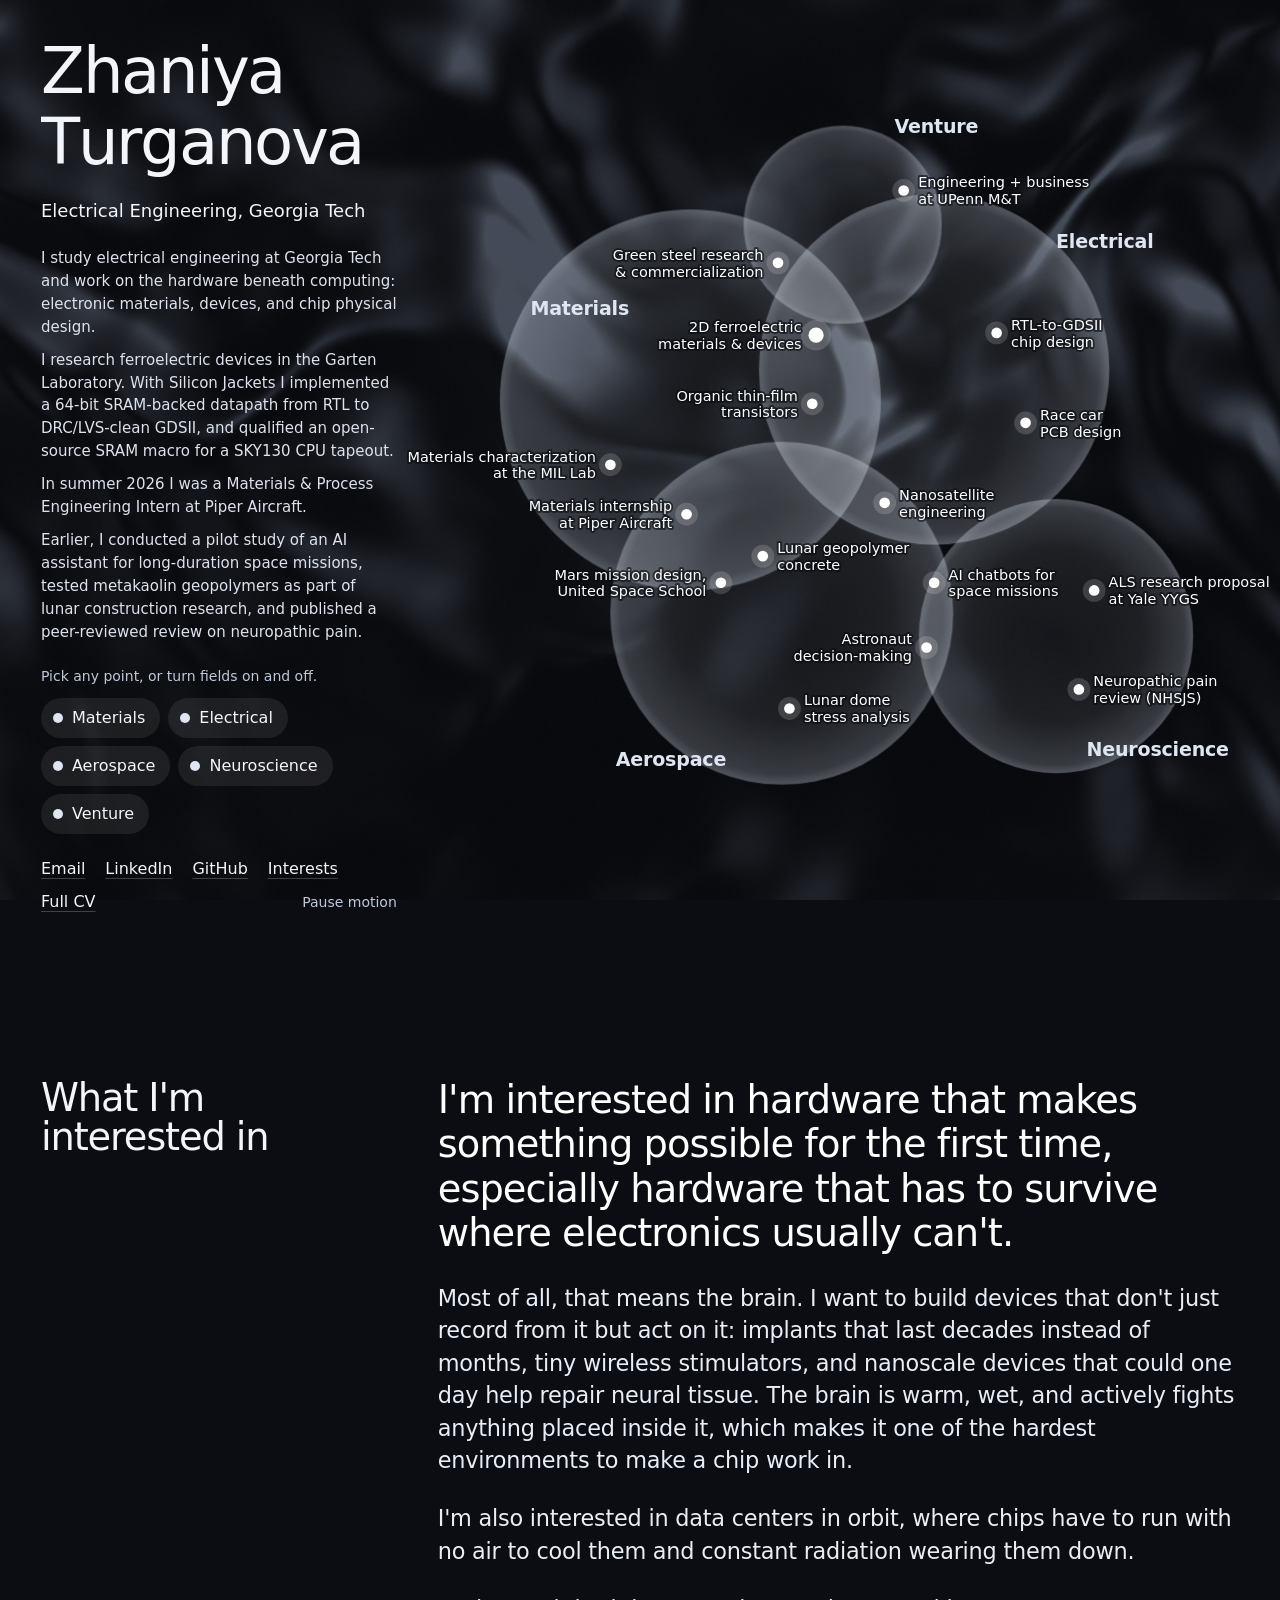
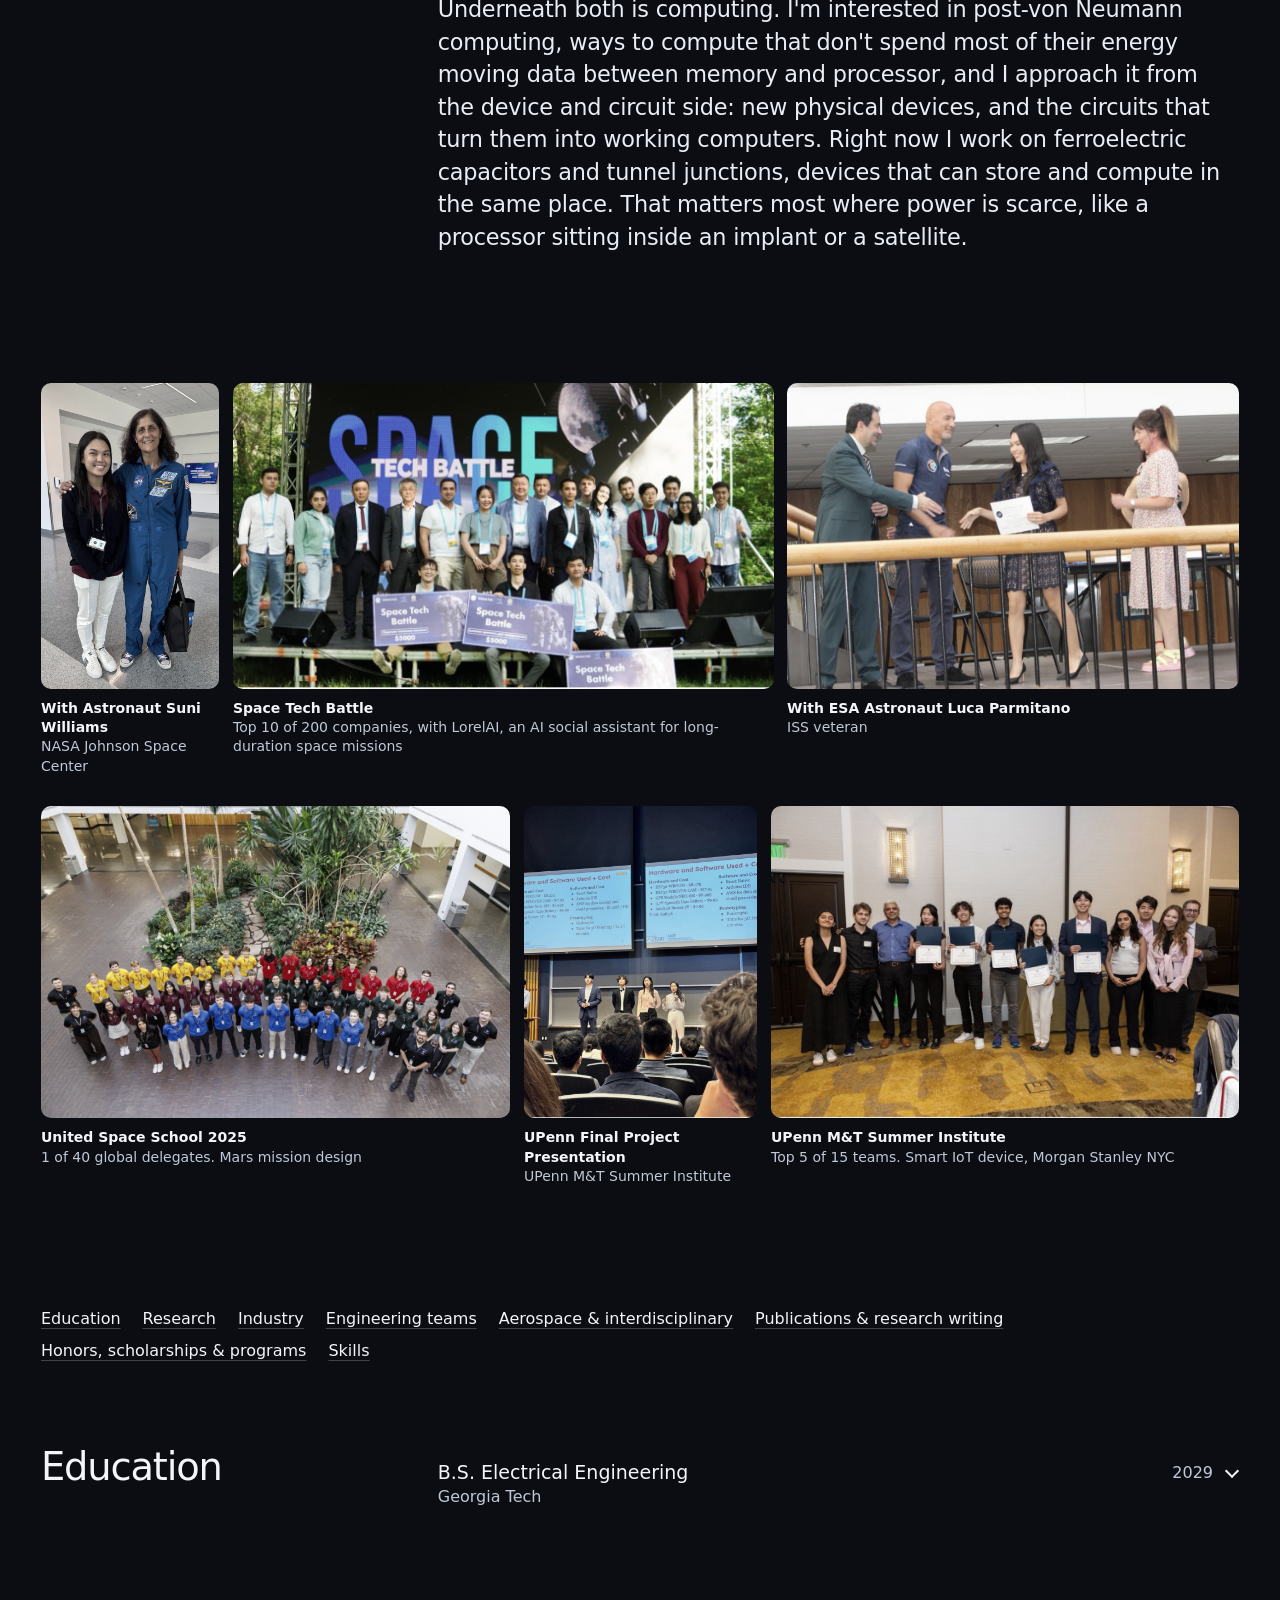
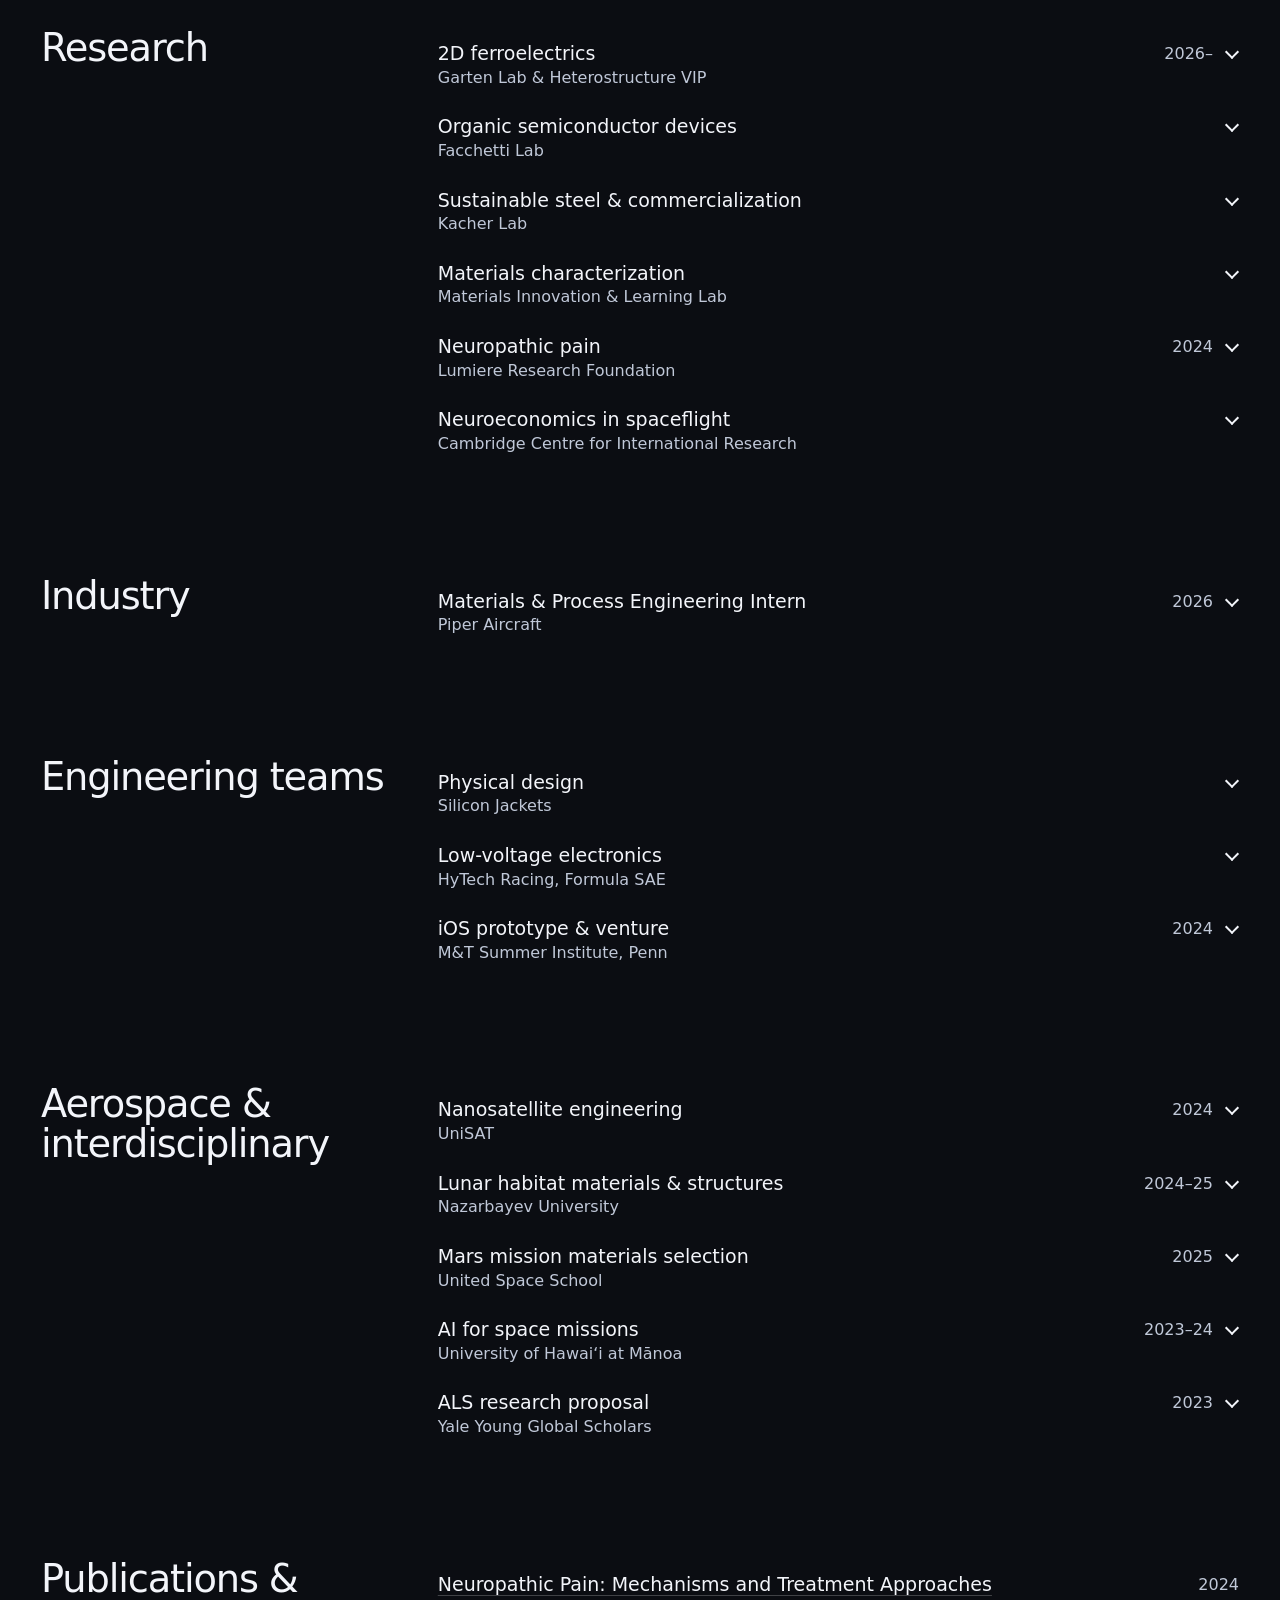
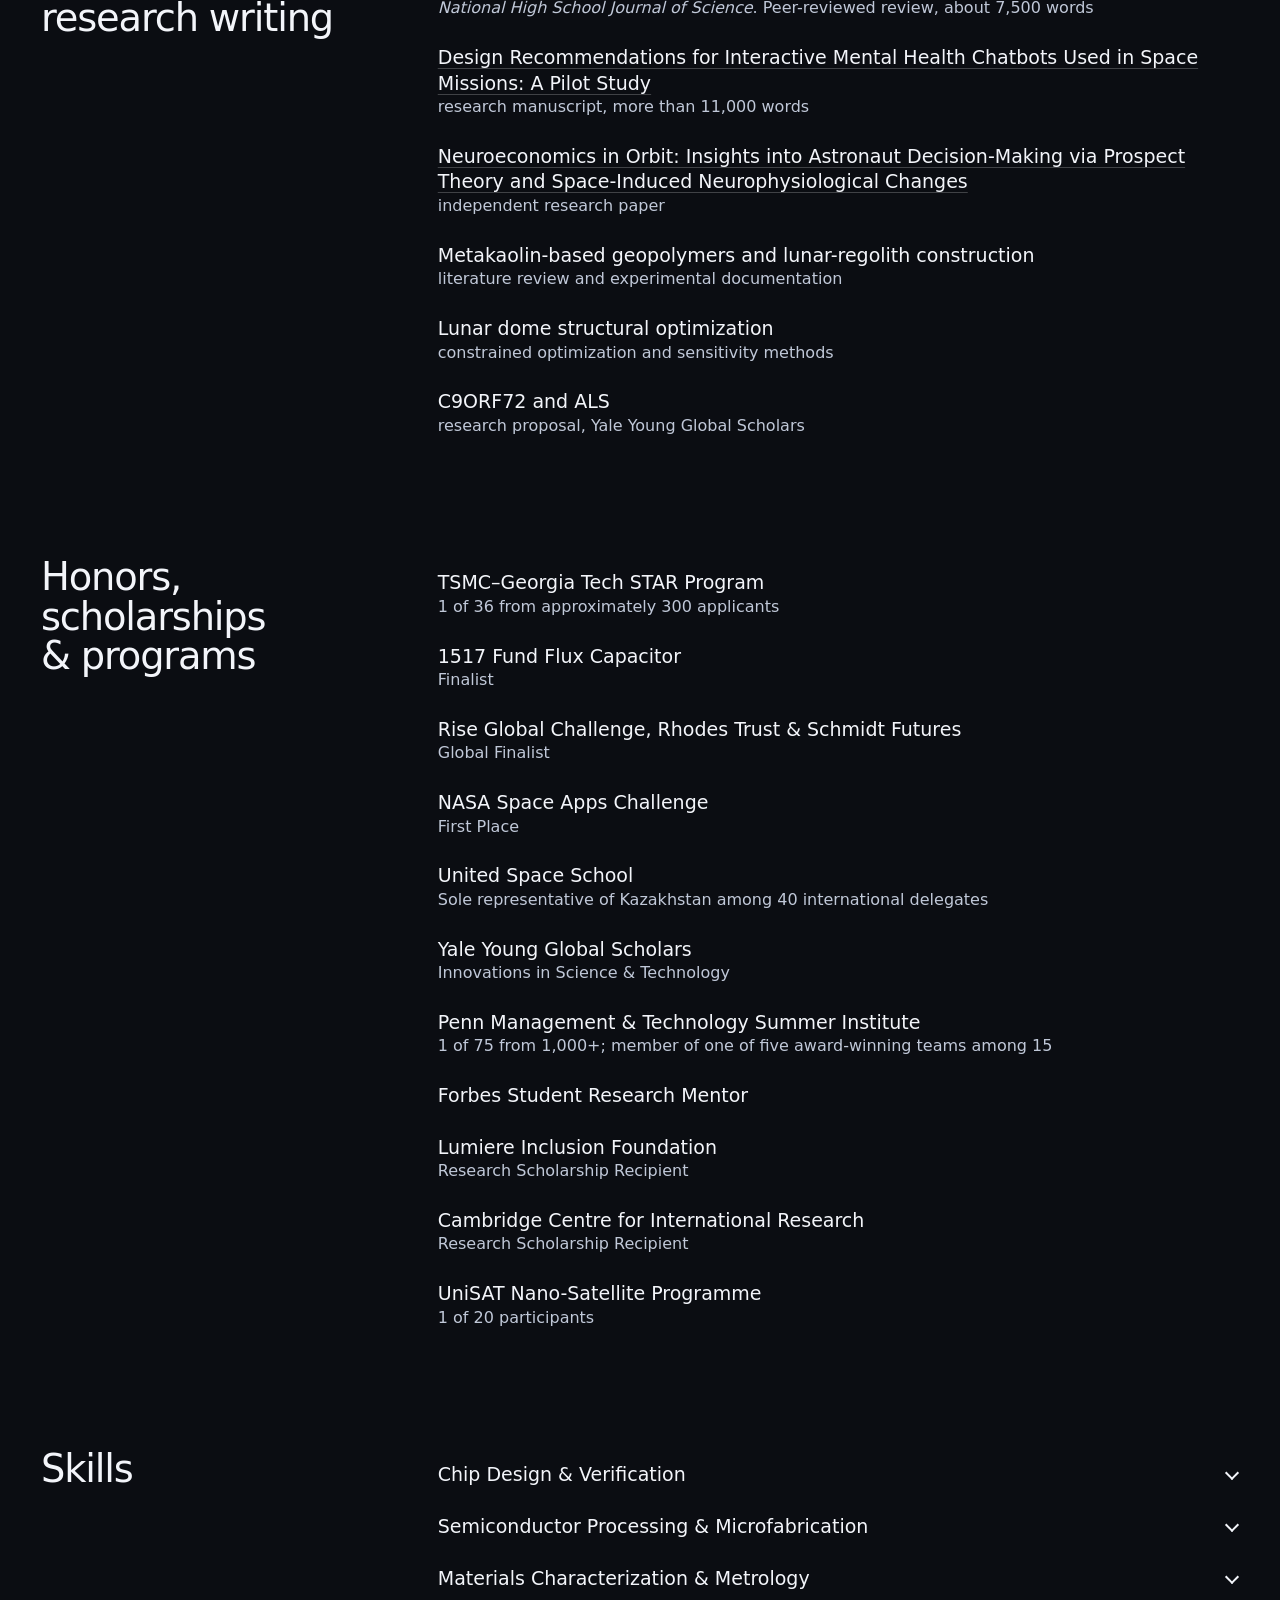
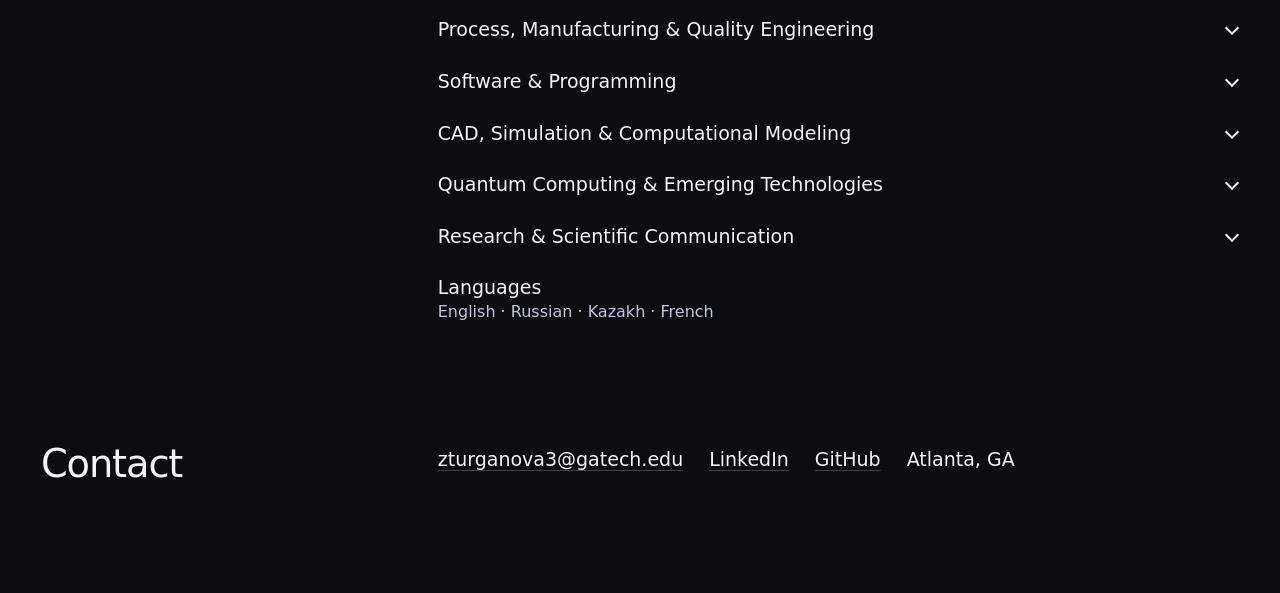
==== commit 7135e340: "Monochrome liquid-metal design with camera transitions; add interests Co-Authored-By: Claude Opus 5." ====
--- a/index.html
+++ b/index.html
@@ -17,155 +17,207 @@
 <script type="application/ld+json">
 {"@context":"https://schema.org","@type":"Person","name":"Zhaniya Turganova","url":"https://zhaniyaturganova.com/","image":"https://zhaniyaturganova.com/img/headshot.jpg","affiliation":{"@type":"CollegeOrUniversity","name":"Georgia Institute of Technology"},"sameAs":["https://www.linkedin.com/in/janierlani","https://github.com/janierlani"]}
 </script>
+<meta name="theme-color" content="#0b0d12">
 <link rel="canonical" href="https://zhaniyaturganova.com/">
 <link rel="preconnect" href="https://fonts.googleapis.com">
 <link rel="preconnect" href="https://fonts.gstatic.com" crossorigin>
-<link rel="stylesheet" href="https://fonts.googleapis.com/css2?family=Archivo:wdth,wght@62..125,400..700&display=swap">
+<link rel="stylesheet" href="https://fonts.googleapis.com/css2?family=Funnel+Display:wght@300..800&family=Funnel+Sans:ital,wght@0,300..800;1,300..800&display=swap">
 <style>
-  :root { --ink: #10131a; --mute: #5a6070; --line: #d9dce3; --bg: #fff; --tint: #f3f4f7; --pad: clamp(20px, 3.2vw, 48px); }
+  :root { --ink: #f3f5fa; --mute: #c0c8d8; --bg: #0b0d12; --hi: #a9c8ff; --panel: rgba(9, 11, 17, .78); --tint: rgba(255, 255, 255, .08); --line: rgba(255, 255, 255, .22); --pad: clamp(20px, 3.2vw, 52px); --spring: cubic-bezier(.2, 1.3, .35, 1); --out: cubic-bezier(.16, 1, .3, 1); --d: "Funnel Display", "Avenir Next", system-ui, sans-serif; interpolate-size: allow-keywords; color-scheme: dark; }
   * { margin: 0; padding: 0; box-sizing: border-box; }
-  html { scroll-behavior: smooth; }
-  body { background: var(--bg); color: var(--ink); font: 400 16px/1.55 Archivo, "Helvetica Neue", Arial, sans-serif; -webkit-font-smoothing: antialiased; }
-  a { color: inherit; text-underline-offset: 3px; text-decoration-thickness: 1px; }
-  a:hover { text-decoration-thickness: 2px; }
-  :focus-visible { outline: 2px solid var(--ink); outline-offset: 3px; }
+  html { scroll-behavior: smooth; background: var(--bg); }
+  body { color: var(--ink); font: 400 16px/1.58 "Funnel Sans", "Avenir Next", system-ui, sans-serif; -webkit-font-smoothing: antialiased; overflow-x: clip; }
+  #bg { position: fixed; inset: 0; width: 100%; height: 100%; z-index: -1; display: block; background: radial-gradient(80% 70% at 75% 30%, #2a2f3a, transparent), var(--bg); }
+  a { color: inherit; text-underline-offset: 4px; text-decoration-thickness: 1px; text-decoration-color: var(--line); transition: text-decoration-color .25s; }
+  a:hover { text-decoration-color: currentColor; }
+  :focus-visible { outline: 2px solid var(--ink); outline-offset: 4px; border-radius: 4px; }
   button { font: inherit; color: inherit; background: none; border: 0; cursor: pointer; }
   sub { font-size: .7em; line-height: 0; }
   .sr { position: absolute; width: 1px; height: 1px; overflow: hidden; clip-path: inset(50%); }
 
-  .hero { position: relative; display: grid; grid-template-columns: minmax(380px, 30vw) 1fr; min-height: max(100svh, 720px); }
-  .intro { padding: var(--pad); padding-right: 0; display: flex; flex-direction: column; gap: 20px; }
-  h1 { font-size: clamp(40px, 4.3vw, 64px); font-weight: 650; font-stretch: 112%; line-height: .98; letter-spacing: -.025em; }
-  .role { margin-top: 12px; font-size: 18px; }
-  .summary { max-width: 48ch; font-size: 15px; line-height: 1.48; }
+  .hero { position: relative; display: grid; grid-template-columns: minmax(390px, 31vw) 1fr; min-height: max(100svh, 740px); }
+  .intro { padding: var(--pad); padding-right: 0; display: flex; flex-direction: column; gap: 22px; z-index: 1; }
+  h1 { font: 500 clamp(46px, 5vw, 78px)/.96 var(--d); letter-spacing: -.035em; }
+  h1 .w { display: inline-block; overflow: hidden; padding: .06em .04em .12em 0; margin: -.06em 0 -.12em; }
+  h1 .w + .w::before { content: ""; }
+  h1 .l { display: inline-block; animation: letter 1s var(--out) both; animation-delay: calc(var(--i) * 38ms + 100ms); }
+  @keyframes letter { from { transform: translateY(110%) rotate(8deg); font-weight: 300; } }
+  .role { margin-top: 14px; font-size: 18px; }
+  .role, .summary, .layers, .links { animation: up .9s .55s var(--out) both; }
+  .summary { animation-delay: .65s; max-width: 48ch; font-size: 15px; line-height: 1.52; color: #dde2ec; }
+  .layers { animation-delay: .75s; }
+  .links { animation-delay: .85s; }
+  @keyframes up { from { opacity: 0; transform: translateY(18px); } }
   .summary p + p { margin-top: .7em; }
-  .links { display: flex; flex-wrap: wrap; gap: 4px 20px; margin-top: auto; }
-
-  .layers p { font-size: 14px; color: var(--mute); margin-bottom: 6px; }
-  .layers button { display: grid; grid-template-columns: 34px 1fr auto; gap: 12px; align-items: center; width: 100%; max-width: 300px; padding: 3px 0; text-align: left; font-weight: 600; }
-  .layers svg { width: 34px; height: 22px; display: block; }
-  .layers .ct { font-weight: 400; color: var(--mute); font-variant-numeric: tabular-nums; }
-  .layers button[aria-pressed="false"] { color: var(--mute); font-weight: 400; text-decoration: line-through; }
-  .layers button[aria-pressed="false"] svg { opacity: .2; }
-
-  .stage { position: relative; display: flex; align-items: center; padding: 16px; min-width: 0; }
-  #map { display: block; width: 100%; height: auto; max-height: calc(100svh - 32px); }
-  #map .layer { transition: opacity .3s; }
-  #map .layer.off { opacity: .07; }
-  #map .wash { opacity: .06; transition: opacity .2s; }
-  #map .layer.on .wash { opacity: .2; }
-  #map .edge { fill: none; stroke-width: 2; stroke-dasharray: 1; animation: draw 1.1s ease both; }
-  #map .fill { animation: fade .8s .5s ease both; }
-  @keyframes draw { from { stroke-dashoffset: 1; } to { stroke-dashoffset: 0; } }
+  .links { display: flex; flex-wrap: wrap; align-items: baseline; gap: 6px 20px; margin-top: auto; }
+  #motion { color: var(--mute); margin-left: auto; padding: 4px 0; font-size: 14px; }
+  #motion:hover { color: var(--ink); }
+
+  .layers p { font-size: 14px; color: var(--mute); margin-bottom: 10px; }
+  .layers .set { display: flex; flex-wrap: wrap; gap: 8px; }
+  .layers button { display: inline-flex; align-items: center; gap: 9px; min-height: 40px; padding: 0 15px 0 12px; border-radius: 99px; background: var(--tint); font-weight: 500; transition: background .3s, opacity .3s, transform .4s var(--spring); }
+  .layers button::before { content: ""; width: 10px; height: 10px; border-radius: 50%; background: #dfe6f2; transition: transform .5s var(--spring), background .3s; }
+  .layers button:hover { background: rgba(255, 255, 255, .16); transform: translateY(-2px); }
+  .layers button:hover::before { background: var(--hi); }
+  .layers button:active { transform: scale(.95); }
+  .layers button[aria-pressed="false"] { color: var(--mute); text-decoration: line-through; }
+  .layers button[aria-pressed="false"]::before { transform: scale(.4); }
+
+  .stage { position: relative; min-width: 0; display: flex; }
+  .stage.zoom { -webkit-mask: linear-gradient(90deg, transparent 3vw, #000 9vw), linear-gradient(0deg, transparent, #000 70px); -webkit-mask-composite: source-in; mask: linear-gradient(90deg, transparent 3vw, #000 9vw) intersect, linear-gradient(0deg, transparent, #000 70px); }
+  #map { display: block; width: 100%; height: max(100svh, 740px); }
+  #map .layer { mix-blend-mode: screen; transform-box: fill-box; transform-origin: center; transition: opacity .5s, scale .8s var(--spring); }
+  #map .layer.off { opacity: 0; scale: .55; }
+  #map .layer.lo { opacity: .35; }
+  #map .layer.on { scale: 1.025; }
+  #map .disc { transform-box: fill-box; transform-origin: center; animation: pop 1.3s calc(var(--i) * 110ms + 250ms) var(--out) both, breathe calc(7s + var(--i) * 1.3s) calc(1.7s + var(--i) * .4s) ease-in-out infinite alternate; }
+  @keyframes pop { from { opacity: 0; transform: scale(.2); } }
+  @keyframes breathe { to { transform: scale(1.018); } }
+  #map .f { font: 600 25px var(--d); letter-spacing: -.01em; fill: #dfe6f2; animation: fade 1s 1.2s both; transition: opacity .4s, fill .3s; }
+  #map .f.on { fill: var(--hi); }
   @keyframes fade { from { opacity: 0; } }
-  #map .f { font-size: 24px; font-weight: 700; font-stretch: 112%; paint-order: stroke; stroke: #fff; stroke-width: 7px; stroke-linejoin: round; }
-  #map .n { cursor: pointer; outline: none; transition: opacity .2s; }
-  #map .d { fill: var(--ink); stroke: #fff; stroke-width: 3; }
-  #map .t { font-size: 19px; font-weight: 600; fill: var(--ink); paint-order: stroke; stroke: #fff; stroke-width: 7px; stroke-linejoin: round; }
-  #map .k { display: none; font-size: 25px; font-weight: 700; fill: #fff; text-anchor: middle; }
-  #map .n:hover .t, #map .n:focus-visible .t, #map .n.sel .t { text-decoration: underline; text-decoration-thickness: 2px; text-underline-offset: 4px; }
-  #map .n:hover .d, #map .n:focus-visible .d, #map .n.sel .d { stroke: var(--ink); fill: #fff; stroke-width: 5; }
-  #map.dim .n:not(.on):not(.sel) { opacity: .3; }
-  #map .n.hide { opacity: .1 !important; pointer-events: none; }
-
-  dialog { border: 0; color: var(--ink); background: #fff; overflow-y: auto; overscroll-behavior: contain; }
-  .hero > dialog[open] { position: absolute; inset: 0 auto 0 0; width: max(380px, 30vw); height: 100%; max-height: none; margin: 0; padding: var(--pad); padding-right: 24px; z-index: 2; }
-  .bar { position: sticky; top: calc(-1 * var(--pad)); display: flex; gap: 8px; margin: calc(-1 * var(--pad)) 0 22px; padding: 18px 0 12px; background: #fff; z-index: 1; }
-  .bar button { min-height: 40px; padding: 0 14px; background: var(--tint); font-size: 15px; font-weight: 600; }
-  .bar button:hover { background: var(--ink); color: #fff; }
+  #map .n { cursor: pointer; outline: none; transition: opacity .35s; }
+  #map .n > g { animation: up .7s calc(var(--i) * 45ms + .9s) var(--out) both; }
+  #map .d { fill: #fff; transition: r .5s var(--spring); }
+  #map .halo { fill: #fff; opacity: .16; transition: r .6s var(--spring), opacity .3s; }
+  #map .t { font: 500 19px "Funnel Sans", system-ui, sans-serif; fill: #fff; paint-order: stroke; stroke: rgba(9, 11, 17, .6); stroke-width: 5px; stroke-linejoin: round; }
+  #map .k { display: none; font: 700 25px var(--d); fill: #0b0e15; text-anchor: middle; }
+  #map .hit { fill: transparent; }
+  #map .n:hover .halo, #map .n:focus-visible .halo, #map .n.sel .halo { r: 27px; opacity: .28; fill: var(--hi); }
+  #map .n:hover .d, #map .n:focus-visible .d, #map .n.sel .d { r: 11px; fill: var(--hi); }
+  #map .n:focus-visible .t { text-decoration: underline; text-underline-offset: 4px; }
+  #map.dim .n:not(.on):not(.sel) { opacity: .28; }
+  .stage.zoom .n:not(.sel):not(:hover) { opacity: .5; }
+  #map .n.hide { opacity: 0 !important; pointer-events: none; }
+
+  dialog { border: 0; color: var(--ink); background: var(--panel); backdrop-filter: blur(26px) saturate(1.3); -webkit-backdrop-filter: blur(26px) saturate(1.3); overflow-y: auto; overscroll-behavior: contain; scrollbar-color: var(--line) transparent; }
+  .hero > dialog[open] { position: absolute; inset: 0 auto 0 0; width: max(430px, 34vw); height: 100%; max-height: none; margin: 0; padding: 0 var(--pad) var(--pad); z-index: 3; }
+  dialog::backdrop { background: transparent; }
+  .bar { position: sticky; top: 0; display: flex; gap: 8px; margin: 0 calc(-1 * var(--pad)) 14px; padding: 18px var(--pad) 14px; z-index: 1; background: linear-gradient(rgba(9, 11, 17, .95) 65%, transparent); }
+  .bar button { min-height: 42px; padding: 0 17px; border-radius: 99px; background: #262b38; font-size: 15px; font-weight: 500; transition: background .25s, color .25s, transform .4s var(--spring); }
+  .bar button:hover { background: #fff; color: #0b0e15; }
+  .bar button:active { transform: scale(.94); }
   .bar .close { margin-left: auto; }
-  .fields { display: flex; flex-wrap: wrap; gap: 4px 16px; font-weight: 700; font-size: 15px; }
-  .sheet h3 { font-size: 30px; font-weight: 650; font-stretch: 108%; line-height: 1.08; letter-spacing: -.015em; margin: 8px 0 12px; text-wrap: balance; }
-  dialog[open] .sheet { animation: slide .25s ease both; }
-  @keyframes slide { from { opacity: 0; transform: translateX(-10px); } }
+  .fields { display: flex; flex-wrap: wrap; gap: 4px 16px; font-weight: 600; font-size: 15px; color: var(--hi); }
+  .sheet h3 { font: 500 clamp(30px, 2.6vw, 42px)/1.05 var(--d); letter-spacing: -.025em; margin: 10px 0 16px; text-wrap: balance; }
+  .sheet .in { animation: in .7s calc(var(--i) * 45ms) var(--out) both; }
+  @keyframes in { from { opacity: 0; transform: translateX(calc(var(--dir, 1) * 46px)); filter: blur(6px); } }
 
   .key { display: none; }
 
-  .photos { padding: 72px var(--pad) 0; }
-  .prow { display: flex; gap: 12px; margin-bottom: 28px; }
+  .why { display: grid; grid-template-columns: minmax(340px, 31vw) minmax(0, 900px); padding: 120px var(--pad) 20px; scroll-margin-top: 0; }
+  .why > h2 { position: sticky; top: 28px; align-self: start; }
+  .why p { font: 400 clamp(20px, 1.75vw, 26px)/1.45 var(--d); letter-spacing: -.01em; color: #e9edf5; text-wrap: pretty; }
+  .why p + p { margin-top: 1.15em; }
+  .why p:first-child { font-size: clamp(28px, 3vw, 44px); font-weight: 500; line-height: 1.16; letter-spacing: -.025em; color: #fff; }
+  .photos { padding: 110px var(--pad) 0; }
+  .prow { display: flex; gap: 14px; margin-bottom: 30px; }
   .prow figure { flex: var(--a) 1 0; min-width: 0; }
-  .prow img { display: block; width: 100%; height: auto; aspect-ratio: var(--a); }
-  figcaption { padding-top: 8px; font-size: 14px; line-height: 1.35; }
+  .prow img { display: block; width: 100%; height: auto; aspect-ratio: var(--a); border-radius: 10px; filter: saturate(.7); transition: transform .9s var(--out), filter .6s; }
+  .prow figure:hover img { transform: scale(1.02); filter: none; }
+  figcaption { padding-top: 10px; font-size: 14px; line-height: 1.38; }
   figcaption strong { display: block; font-weight: 600; }
   figcaption span { color: var(--mute); }
 
-  .cv { padding: 72px var(--pad) 0; }
-  .cv-sec, .contact { display: grid; grid-template-columns: minmax(380px, 30vw) minmax(0, 820px); padding: 40px 0; border-top: 2px solid var(--ink); scroll-margin-top: 0; }
-  h2 { font-size: 26px; font-weight: 650; font-stretch: 108%; line-height: 1.12; letter-spacing: -.015em; padding-right: 32px; text-wrap: balance; }
-  .cv-sec > h2 { position: sticky; top: 24px; align-self: start; }
+  .cv { padding: 90px var(--pad) 0; }
+  .toc { display: flex; flex-wrap: wrap; gap: 6px 22px; padding-bottom: 30px; }
+  .cv-sec, .contact { display: grid; grid-template-columns: minmax(340px, 31vw) minmax(0, 820px); padding: 54px 0; }
+  h2 { font: 500 clamp(30px, 3vw, 46px)/1.02 var(--d); letter-spacing: -.03em; padding-right: 32px; text-wrap: balance; }
+  .cv-sec > h2 { position: sticky; top: 28px; align-self: start; }
   ul { list-style: none; }
-  summary, .line { display: flex; justify-content: space-between; gap: 24px; padding: 11px 12px; margin: 0 -12px; }
+  summary, .line { display: flex; justify-content: space-between; gap: 24px; padding: 13px 16px; margin: 0 -16px; border-radius: 12px; transition: background .3s, padding .5s var(--out); }
   summary { cursor: pointer; list-style: none; }
   summary::-webkit-details-marker { display: none; }
-  summary:hover, details[open] > summary { background: var(--tint); }
-  summary span:first-child, .line span:first-child { font-size: 18px; font-weight: 600; line-height: 1.35; }
+  summary:hover { background: var(--tint); padding-left: 24px; }
+  details[open] > summary { background: rgba(255, 255, 255, .12); }
+  summary span:first-child, .line span:first-child { font-size: 19px; font-weight: 500; line-height: 1.35; }
   .rows em { display: block; font-style: normal; font-size: 16px; font-weight: 400; color: var(--mute); }
   .rows i { font-style: italic; }
   summary span:last-child, .line span:last-child { white-space: nowrap; color: var(--mute); font-variant-numeric: tabular-nums; }
-  summary span:last-child::after { content: ""; display: inline-block; width: 8px; height: 8px; margin: 0 2px 2px 14px; border: solid var(--ink); border-width: 0 2px 2px 0; transform: rotate(45deg); }
-  details[open] > summary span:last-child::after { transform: translateY(4px) rotate(-135deg); }
-  .rows .body { padding: 14px 0 30px; max-width: 70ch; }
-  .body li { position: relative; padding-left: 18px; margin-bottom: 8px; }
-  .body li::before { content: ""; position: absolute; left: 0; top: .6em; width: 7px; height: 7px; background: var(--ink); }
-  .body h4 { margin: 26px 0 10px; font-size: 18px; font-weight: 650; line-height: 1.25; }
+  summary span:last-child::after { content: ""; display: inline-block; width: 8px; height: 8px; margin: 0 2px 2px 14px; border: solid var(--ink); border-width: 0 2px 2px 0; transform: rotate(45deg); transition: transform .5s var(--spring); }
+  details[open] > summary span:last-child::after { transform: translateY(4px) rotate(225deg); }
+  details::details-content { height: 0; opacity: 0; overflow: clip; transition: height .55s var(--out), opacity .4s, content-visibility .55s allow-discrete; }
+  details[open]::details-content { height: auto; opacity: 1; }
+  .rows .body { padding: 16px 0 34px; max-width: 70ch; }
+  .body li { position: relative; padding-left: 20px; margin-bottom: 9px; color: #e3e7ef; }
+  .body li::before { content: ""; position: absolute; left: 2px; top: .62em; width: 6px; height: 6px; border-radius: 50%; background: #8d97aa; }
+  .body h4 { margin: 28px 0 10px; font: 600 19px/1.25 var(--d); }
   .body h4:first-child { margin-top: 0; }
-  .body h4 small { font-size: 15px; font-weight: 400; color: var(--mute); }
-  .body h4.lab { font-size: 20px; }
-  .body strong { font-weight: 650; }
+  .body h4 small { font: 400 15px "Funnel Sans", sans-serif; color: var(--mute); }
+  .body h4.lab { font-size: 21px; }
+  .body strong { font-weight: 600; color: #fff; }
   .body .note, .body .skills { margin-bottom: 10px; color: var(--mute); }
-  .body .note strong, .body .skills strong { color: var(--ink); }
   .body .skills { font-size: 15px; }
-  .contact { margin: 0 var(--pad); padding-bottom: 72px; }
-  .contact p { display: flex; flex-wrap: wrap; gap: 6px 24px; font-size: 18px; }
-  .toc { display: flex; flex-wrap: wrap; gap: 4px 20px; padding-bottom: 28px; }
-
+  .contact { margin: 0 var(--pad); padding-bottom: 110px; }
+  .contact p { display: flex; flex-wrap: wrap; gap: 6px 26px; font-size: 19px; }
+
+  @supports (animation-timeline: view()) {
+    @media (prefers-reduced-motion: no-preference) {
+      .stage > svg { animation: recede linear both; animation-timeline: scroll(); animation-range: 30vh 105vh; }
+      @keyframes recede { to { transform: scale(.82) translateY(8%); opacity: .1; } }
+      .prow figure { animation: wipe linear both; animation-timeline: view(); animation-range: entry 0% entry 75%; }
+      @keyframes wipe { from { opacity: 0; transform: translateY(70px) scale(.93); } }
+      .why p { animation: light linear both; animation-timeline: view(); animation-range: entry 10% cover 38%; }
+      @keyframes light { from { opacity: .18; transform: translateY(30px); } }
+      .cv-sec > h2, .why > h2 { animation: title linear both; animation-timeline: view(); animation-range: entry 0% entry 100%; }
+      @keyframes title { from { opacity: 0; transform: translateX(-50px); } }
+      .rows > li { animation: rise linear both; animation-timeline: view(); animation-range: entry 0% entry 60%; }
+      @keyframes rise { from { opacity: 0; transform: translateY(34px); } }
+    }
+  }
   @media (max-width: 1099px) {
     .hero { grid-template-columns: 1fr; min-height: 0; }
-    .intro { display: grid; grid-template-columns: 1fr 1fr; gap: 28px 40px; padding: var(--pad); }
+    .intro { display: grid; grid-template-columns: 1fr 1fr; gap: 28px 44px; padding: var(--pad); }
     .intro > :first-child, .links { grid-column: 1 / -1; }
     .links { margin: 0; }
-    #map { max-height: none; }
-    .hero > dialog[open] { position: fixed; inset: 0 0 0 auto; width: min(560px, 100vw); max-width: none; height: 100dvh; }
-    dialog::backdrop { background: rgba(16, 19, 26, .35); }
-    .cv-sec, .contact { grid-template-columns: 1fr; gap: 16px; }
-    .cv-sec > h2 { position: static; }
+    #map { height: auto; }
+    .stage > svg { animation: none; }
+    .hero > dialog[open] { position: fixed; inset: 0; width: 100vw; max-width: none; height: 100dvh; padding: 0 max(var(--pad), calc(50vw - 330px)) var(--pad); }
+    .bar { margin: 0 calc(-1 * max(var(--pad), calc(50vw - 330px))) 14px; padding-inline: max(var(--pad), calc(50vw - 330px)); }
+    .cv-sec, .contact, .why { grid-template-columns: 1fr; gap: 18px; }
+    .cv-sec > h2, .why > h2 { position: static; }
+    .why { padding-top: 80px; gap: 28px; }
   }
   @media (max-width: 700px) {
     .intro { grid-template-columns: 1fr; }
     #map .t { display: none; }
     #map .k { display: block; }
-    #map .d, #map .n:hover .d, #map .n:focus-visible .d, #map .n.sel .d { r: 26px; fill: var(--ink); stroke: #fff; stroke-width: 4; }
-    #map .f { font-size: 36px; font-stretch: 100%; }
+    #map .d, #map .n:hover .d, #map .n:focus-visible .d, #map .n.sel .d { r: 26px; }
+    #map .halo, #map .n:hover .halo { r: 34px; opacity: .12; }
+    #map .f { font-size: 36px; }
     .key { display: block; padding: 8px var(--pad) 0; }
-    .key button { display: flex; gap: 12px; width: 100%; padding: 10px 0; font-weight: 600; text-align: left; }
+    .key button { display: flex; gap: 14px; width: 100%; padding: 11px 0; font-weight: 500; font-size: 17px; text-align: left; }
     .key b { min-width: 24px; color: var(--mute); font-weight: 400; font-variant-numeric: tabular-nums; }
     .key .hide { display: none; }
     .stage { padding: 0 8px; }
-    .photos { padding-right: 0; }
-    .prows { display: flex; gap: 12px; overflow-x: auto; scroll-snap-type: x proximity; padding-right: 20px; }
+    .photos { padding-right: 0; padding-top: 70px; }
+    .prows { display: flex; gap: 12px; overflow-x: auto; scroll-snap-type: x proximity; padding-right: 20px; scrollbar-width: none; }
     .prow { margin: 0; }
-    .prow figure { flex: none; width: calc(250px * var(--a)); min-width: 180px; scroll-snap-align: start; }
+    .prow figure { flex: none; width: calc(250px * var(--a)); min-width: 180px; scroll-snap-align: start; animation: none; }
     .prow img { height: 250px; object-fit: cover; aspect-ratio: auto; }
+    .cv-sec, .contact { padding: 36px 0; }
   }
   @media (prefers-reduced-motion: reduce) {
     html { scroll-behavior: auto; }
-    #map .edge, #map .fill, dialog[open] .sheet { animation: none; }
-  }
+    *, *::before, *::after { animation: none !important; transition: none !important; }
+  }
+  .still #map .disc { animation: none; }
 </style>
 </head>
 <body>
+<canvas id="bg" aria-hidden="true"></canvas>
 <main>
 <section class="hero" aria-label="Introduction and map">
   <div class="intro">
-    <div><h1>Zhaniya Turganova</h1><p class="role">Electrical Engineering, Georgia Tech</p></div>
+    <div><h1 id="name" aria-label="Zhaniya Turganova">Zhaniya Turganova</h1><p class="role">Electrical Engineering, Georgia Tech</p></div>
     <div class="summary">
     <p>I study electrical engineering at Georgia Tech and work on the hardware beneath computing: electronic materials, devices, and chip physical design.</p>
     <p>I research ferroelectric devices in the Garten Laboratory. With Silicon Jackets I implemented a 64-bit SRAM-backed datapath from RTL to DRC/LVS-clean GDSII, and qualified an open-source SRAM macro for a SKY130 CPU tapeout.</p>
     <p>In summer 2026 I was a Materials &amp; Process Engineering Intern at Piper Aircraft.</p>
     <p>Earlier, I conducted a pilot study of an AI assistant for long-duration space missions, tested metakaolin geopolymers as part of lunar construction research, and published a peer-reviewed review on neuropathic pain.</p>
   </div>
-    <div class="layers" id="layers"><p>Turn fields on or off, or pick any point on the map.</p></div>
-    <p class="links"><a href="mailto:zturganova3@gatech.edu">Email</a><a href="https://www.linkedin.com/in/janierlani">LinkedIn</a><a href="https://github.com/janierlani">GitHub</a><a href="#cv">Full CV</a></p>
+    <div class="layers" id="layers"><p>Pick any point, or turn fields on and off.</p></div>
+    <p class="links"><a href="mailto:zturganova3@gatech.edu">Email</a><a href="https://www.linkedin.com/in/janierlani">LinkedIn</a><a href="https://github.com/janierlani">GitHub</a><a href="#interests">Interests</a><a href="#cv">Full CV</a><button id="motion" aria-pressed="false">Pause motion</button></p>
   </div>
   <div class="stage">
     <h2 class="sr" id="map-h">Map of my fields</h2>
@@ -177,6 +229,16 @@
   </dialog>
 </section>
 <div class="key" id="key"></div>
+
+<section class="why" id="interests" aria-labelledby="why-h">
+  <h2 id="why-h">What I'm interested in</h2>
+  <div>
+    <p>I'm interested in hardware that makes something possible for the first time, especially hardware that has to survive where electronics usually can't.</p>
+    <p>Most of all, that means the brain. I want to build devices that don't just record from it but act on it: implants that last decades instead of months, tiny wireless stimulators, and nanoscale devices that could one day help repair neural tissue. The brain is warm, wet, and actively fights anything placed inside it, which makes it one of the hardest environments to make a chip work in.</p>
+    <p>I'm also interested in data centers in orbit, where chips have to run with no air to cool them and constant radiation wearing them down.</p>
+    <p>Underneath both is computing. I'm interested in post-von Neumann computing, ways to compute that don't spend most of their energy moving data between memory and processor, and I approach it from the device and circuit side: new physical devices, and the circuits that turn them into working computers. Right now I work on ferroelectric capacitors and tunnel junctions, devices that can store and compute in the same place. That matters most where power is scarce, like a processor sitting inside an implant or a satellite.</p>
+  </div>
+</section>
 
 <section class="photos" aria-labelledby="ph-h">
   <h2 class="sr" id="ph-h">Photos</h2>
@@ -654,13 +716,90 @@
 </main>
 <script>
 (function () {
-  // Each field is a layer with its own hatch, like a chip layout viewer.
+  var $ = function (i) { return document.getElementById(i); };
+  var calm = matchMedia('(prefers-reduced-motion: reduce)'), paused = false;
+
+  /* ---- Background: liquid metal that bends around the pointer and ripples on click ---- */
+  var film = (function () {
+    var cv = $('bg'), gl = cv.getContext('webgl', { antialias: false, alpha: false, powerPreference: 'low-power' });
+    var api = { ripple: function () {}, lift: function () {}, go: function () {} };
+    if (!gl) return api;
+    var vs = 'attribute vec2 p;void main(){gl_Position=vec4(p,0.,1.);}';
+    var fs = [
+      'precision highp float;',
+      'uniform vec2 R,M;uniform float T,S,A,H;uniform vec3 K[3];',
+      'float h(vec2 p){p=fract(p*vec2(123.34,456.21));p+=dot(p,p+45.32);return fract(p.x*p.y);}',
+      'float n(vec2 p){vec2 i=floor(p),f=fract(p);f=f*f*f*(f*(f*6.-15.)+10.);return mix(mix(h(i),h(i+vec2(1,0)),f.x),mix(h(i+vec2(0,1)),h(i+vec2(1,1)),f.x),f.y);}',
+      'float fb(vec2 p){float a=.5,s=0.;for(int i=0;i<4;i++){s+=a*n(p);p=mat2(1.6,1.2,-1.2,1.6)*p;a*=.5;}return s;}',
+      'float rp(vec2 u){float s=0.;for(int i=0;i<3;i++){float a=T-K[i].z;if(a>0.&&a<3.2){float r=distance(u,K[i].xy/R.y)-a*.5;s+=cos(r*16.)*exp(-pow(r*6.5,2.))*exp(-a*1.5);}}return s;}',
+      'float ht(vec2 u){vec2 q=u*.95;q.y-=S*.35;vec2 m=M/R.y;float dm=distance(u,m);',
+      ' vec2 w=vec2(fb(q+vec2(0.,T*.05)),fb(q+vec2(5.2,1.3-T*.04)));',
+      ' return fb(q*.8+1.7*w+vec2(T*.035,-T*.02))+rp(u)*.09+.13*exp(-dm*dm*9.);}',
+      'void main(){',
+      ' vec2 u=gl_FragCoord.xy/R.y;float e=.012,d=ht(u);',
+      ' vec3 nr=normalize(vec3(d-ht(u+vec2(e,0.)),d-ht(u+vec2(0.,e)),e*.62));',
+      ' vec3 l=normalize(vec3(.55,.6,.58)),l2=normalize(vec3(-.7,-.25,.5));',
+      ' float sp=pow(max(dot(nr,l),0.),5.)*.30+pow(max(dot(nr,l),0.),34.)*.16+pow(max(dot(nr,l2),0.),7.)*.10;',
+      ' float side=mix(.42,1.,smoothstep(.05,.6,gl_FragCoord.x/R.x));',
+      ' vec3 o=vec3(.034,.038,.05)+vec3(.86,.93,1.07)*min(.27,sp*mix(side,.5,A)*mix(1.,.6,A)*(1.+H*.35));',
+      ' o+=(h(gl_FragCoord.xy+fract(T))-.5)/150.;',
+      ' gl_FragColor=vec4(clamp(o,0.,.42),1.);',
+      '}'].join('\n');
+    function sh(t, s) { var o = gl.createShader(t); gl.shaderSource(o, s); gl.compileShader(o); if (!gl.getShaderParameter(o, gl.COMPILE_STATUS)) console.error(gl.getShaderInfoLog(o)); return o; }
+    var pr = gl.createProgram(); gl.attachShader(pr, sh(gl.VERTEX_SHADER, vs)); gl.attachShader(pr, sh(gl.FRAGMENT_SHADER, fs)); gl.linkProgram(pr);
+    if (!gl.getProgramParameter(pr, gl.LINK_STATUS)) { cv.style.display = 'none'; return api; }
+    gl.useProgram(pr); gl.bindBuffer(gl.ARRAY_BUFFER, gl.createBuffer()); gl.bufferData(gl.ARRAY_BUFFER, new Float32Array([-1, -1, 3, -1, -1, 3]), gl.STATIC_DRAW);
+    gl.enableVertexAttribArray(0); gl.bindAttribLocation(pr, 0, 'p'); gl.linkProgram(pr); gl.useProgram(pr); gl.vertexAttribPointer(0, 2, gl.FLOAT, false, 0, 0);
+    var U = {}; ['R', 'M', 'T', 'S', 'A', 'K', 'H'].forEach(function (k) { U[k] = gl.getUniformLocation(pr, k); });
+    var q = .6, t = 40, last = 0, mx = .7, my = .5, tx = .7, ty = .5, K = [0, 0, -99, 0, 0, -99, 0, 0, -99], ki = 0, hue = 0, goal = 0, raf = 0;
+    function size() { cv.width = Math.max(2, innerWidth * q | 0); cv.height = Math.max(2, innerHeight * q | 0); gl.viewport(0, 0, cv.width, cv.height); }
+    function draw() {
+      var y = scrollY / innerHeight;
+      gl.uniform2f(U.R, cv.width, cv.height); gl.uniform2f(U.M, mx * cv.width, (1 - my) * cv.height);
+      gl.uniform1f(U.T, t); gl.uniform1f(U.S, y); gl.uniform1f(U.A, Math.min(1, Math.max(0, (y - .25) / .7)));
+      gl.uniform3fv(U.K, K); gl.uniform1f(U.H, hue); gl.drawArrays(gl.TRIANGLES, 0, 3);
+    }
+    function loop(now) {
+      raf = 0; var dt = Math.min(.05, (now - last) / 1000 || 0); last = now; t += dt;
+      mx += (tx - mx) * .06; my += (ty - my) * .06;
+      hue += (goal - hue) * .06;
+      draw(); run();
+    }
+    function run() { if (!raf && !paused && !calm.matches && !document.hidden) raf = requestAnimationFrame(loop); }
+    addEventListener('resize', function () { size(); draw(); });
+    addEventListener('scroll', function () { if (!raf) draw(); }, { passive: true });
+    addEventListener('pointermove', function (e) { tx = e.clientX / innerWidth; ty = e.clientY / innerHeight; }, { passive: true });
+    addEventListener('pointerdown', function (e) { api.ripple(e.clientX, e.clientY); }, { passive: true });
+    document.addEventListener('visibilitychange', run);
+    api.ripple = function (x, y) { K[ki * 3] = x * q; K[ki * 3 + 1] = (innerHeight - y) * q; K[ki * 3 + 2] = t; ki = (ki + 1) % 3; };
+    api.lift = function (on) { goal = on ? 1 : 0; };
+    api.go = run; api.draw = draw;
+    size(); draw(); run();
+    return api;
+  })();
+  $('motion').onclick = function () {
+    paused = !paused; this.setAttribute('aria-pressed', String(paused)); this.textContent = paused ? 'Resume motion' : 'Pause motion';
+    document.documentElement.classList.toggle('still', paused); film.go();
+  };
+
+  /* ---- Name, letter by letter ---- */
+  (function () {
+    var h = $('name'), i = 0, words = h.textContent.split(' '); h.textContent = '';
+    words.forEach(function (w, k) {
+      if (k) h.appendChild(document.createTextNode(' '));
+      var s = document.createElement('span'); s.className = 'w'; s.setAttribute('aria-hidden', 'true');
+      w.split('').forEach(function (c) { var l = document.createElement('span'); l.className = 'l'; l.style.setProperty('--i', i++); l.textContent = c; s.appendChild(l); });
+      h.appendChild(s);
+    });
+  })();
+
+  /* ---- Map ---- */
   var C = {
-    materials:    { label: 'Materials',    color: '#2438e0', x: 360, y: 370, r: 250, lx: 150, ly: 258, p: ['M0 16L16 0M-4 4L4 -4M12 20L20 12', 16] },
-    electrical:   { label: 'Electrical',   color: '#00805a', x: 680, y: 330, r: 230, lx: 840, ly: 170, p: ['M0 0L16 16M-4 12L4 20M12 -4L20 4', 16] },
-    aerospace:    { label: 'Aerospace',    color: '#0086b8', x: 480, y: 650, r: 225, lx: 262, ly: 850, p: ['M0 6H14', 14] },
-    neuroscience: { label: 'Neuroscience', color: '#d1106c', x: 840, y: 680, r: 180, lx: 880, ly: 835, p: ['M9 5V13M5 9H13', 18] },
-    venture:      { label: 'Venture',      color: '#c25700', x: 560, y: 140, r: 130, lx: 625, ly: 22,  p: ['M6 0V14', 14] }
+    materials:    { label: 'Materials', x: 360, y: 370, r: 250, lx: 150, ly: 258 },
+    electrical:   { label: 'Electrical', x: 680, y: 330, r: 230, lx: 840, ly: 170 },
+    aerospace:    { label: 'Aerospace', x: 480, y: 650, r: 225, lx: 262, ly: 850 },
+    neuroscience: { label: 'Neuroscience', x: 840, y: 680, r: 180, lx: 880, ly: 838 },
+    venture:      { label: 'Venture', x: 560, y: 140, r: 130, lx: 628, ly: 20 }
   };
   // id (matches data-id or data-part in the CV below), x, y, label lines, fields, label on the left?
   var N = [
@@ -682,57 +821,86 @@
     ['upenn-mt', 640, 95, 'Engineering + business', 'at UPenn M&T', 'venture', 0]
   ];
 
-  var $ = function (i) { return document.getElementById(i); };
-  var svg = $('map'), key = $('key'), dlg = $('dlg'), sheet = $('sheet'), nodes = [], cur = -1, layers = {}, off = {};
-  var wide = matchMedia('(min-width: 1100px)');
+  var svg = $('map'), stage = svg.parentNode, key = $('key'), dlg = $('dlg'), sheet = $('sheet'), nodes = [], cur = -1, layers = {}, off = {}, closing = null;
+  var wide = matchMedia('(min-width: 1100px)'), F = Object.keys(C);
   function mk(tag, at, parent, text) {
     var e = document.createElementNS('http://www.w3.org/2000/svg', tag);
     for (var k in at) e.setAttribute(k, at[k]);
     if (text != null) e.textContent = text;
     parent.appendChild(e); return e;
   }
-  var defs = mk('defs', {}, svg), F = Object.keys(C);
-  F.forEach(function (f) {
-    var c = C[f], p = mk('pattern', { id: 'p-' + f, width: c.p[1], height: c.p[1], patternUnits: 'userSpaceOnUse' }, defs);
-    mk('path', { d: c.p[0], stroke: c.color, 'stroke-width': 1.3, fill: 'none', opacity: .5 }, p);
+  var defs = mk('defs', {}, svg), gr = mk('radialGradient', { id: 'g' }, defs);
+  [[0, .05], [.62, .1], [.94, .22], [1, .34]].forEach(function (k) { mk('stop', { offset: k[0], 'stop-color': '#dfe8f7', 'stop-opacity': k[1] }, gr); });
+  F.forEach(function (f, i) {
+    var c = C[f];
+    var g = layers[f] = mk('g', { 'class': 'layer' }, svg);
+    mk('circle', { 'class': 'disc', cx: c.x, cy: c.y, r: c.r, fill: 'url(#g)', style: '--i:' + i }, g);
   });
-  F.forEach(function (f) {
-    var c = C[f], g = layers[f] = mk('g', { 'class': 'layer' }, svg), a = { cx: c.x, cy: c.y, r: c.r };
-    mk('circle', Object.assign({ 'class': 'wash', fill: c.color }, a), g);
-    mk('circle', Object.assign({ 'class': 'fill', fill: 'url(#p-' + f + ')' }, a), g);
-    mk('circle', Object.assign({ 'class': 'edge', stroke: c.color, pathLength: 1 }, a), g);
-  });
-  F.forEach(function (f) { C[f].t = mk('text', { 'class': 'f', x: C[f].lx, y: C[f].ly, fill: C[f].color }, svg, C[f].label); });
-
+  F.forEach(function (f) { C[f].t = mk('text', { 'class': 'f', x: C[f].lx, y: C[f].ly }, svg, C[f].label); });
+
+  function has(n, f) { return n[5].split(' ').indexOf(f) >= 0; }
+  function spot(fs) {
+    svg.classList.toggle('dim', !!fs);
+    F.forEach(function (f) { layers[f].classList.toggle('on', !!fs && fs.indexOf(f) >= 0); C[f].t.classList.toggle('on', !!fs && fs.indexOf(f) >= 0); layers[f].classList.toggle('lo', !!fs && fs.indexOf(f) < 0); });
+    film.lift(!!fs || dlg.open);
+  }
   function filter() {
-    F.forEach(function (f) { layers[f].classList.toggle('off', !!off[f]); C[f].t.style.opacity = off[f] ? .2 : ''; });
+    F.forEach(function (f) { layers[f].classList.toggle('off', !!off[f]); C[f].t.style.opacity = off[f] ? .25 : ''; });
     N.forEach(function (n, i) {
       var hide = n[5].split(' ').every(function (f) { return off[f]; });
       nodes[i].classList.toggle('hide', hide); nodes[i].setAttribute('tabindex', hide ? -1 : 0);
       key.children[i].classList.toggle('hide', hide);
     });
   }
+  var set = document.createElement('div'); set.className = 'set'; $('layers').appendChild(set);
   F.forEach(function (f) {
-    var b = document.createElement('button'), ct = N.filter(function (n) { return n[5].indexOf(f) >= 0; }).length;
-    b.setAttribute('aria-pressed', 'true');
-    b.innerHTML = '<svg viewBox="0 0 34 22" aria-hidden="true"><rect x="1" y="1" width="32" height="20" fill="url(#p-' + f + ')" stroke="' + C[f].color + '" stroke-width="2"/></svg><span>' + C[f].label + '</span><span class="ct">' + ct + '</span>';
-    b.onclick = function () { off[f] = !off[f]; b.setAttribute('aria-pressed', String(!off[f])); filter(); };
-    $('layers').appendChild(b);
+    var b = document.createElement('button');
+    b.setAttribute('aria-pressed', 'true'); b.textContent = C[f].label;
+    b.onclick = function () { off[f] = !off[f]; b.setAttribute('aria-pressed', String(!off[f])); spot(null); nodes.forEach(function (g) { g.classList.remove('on'); }); filter(); };
+    b.onmouseenter = function () { if (off[f]) return; spot([f]); N.forEach(function (n, i) { nodes[i].classList.toggle('on', has(n, f)); }); };
+    b.onmouseleave = function () { spot(null); nodes.forEach(function (g) { g.classList.remove('on'); }); };
+    set.appendChild(b);
   });
 
+  /* Camera */
+  var home = null, view = null, camRaf = 0;
+  function apply(v) { view = v; svg.setAttribute('viewBox', v.join(' ')); }
+  function fly(to, ms) {
+    cancelAnimationFrame(camRaf);
+    if (calm.matches || document.hidden) return apply(to);
+    var from = view.slice(), t0 = performance.now();
+    (function tick(now) {
+      var k = Math.min(1, Math.max(0, (now - t0) / ms)), e = k < .5 ? 8 * k * k * k * k : 1 - Math.pow(-2 * k + 2, 4) / 2;
+      apply(from.map(function (a, i) { return a + (to[i] - a) * e; }));
+      if (k < 1) camRaf = requestAnimationFrame(tick);
+    })(t0);
+  }
+  function fit() {
+    var p = 14, x0 = 1e9, y0 = 1e9, x1 = -1e9, y1 = -1e9;
+    function add(x, y, w, h) { x0 = Math.min(x0, x); y0 = Math.min(y0, y); x1 = Math.max(x1, x + w); y1 = Math.max(y1, y + h); }
+    F.forEach(function (f) { var c = C[f]; add(c.x - c.r, c.y - c.r, 2 * c.r, 2 * c.r); });
+    svg.querySelectorAll('text').forEach(function (t) { var b = t.getBBox(); if (b.width) add(b.x, b.y, b.width, b.height); });
+    home = [x0 - p, y0 - p, x1 - x0 + 2 * p, y1 - y0 + 2 * p];
+    if (!dlg.open) { cancelAnimationFrame(camRaf); apply(home); }
+  }
+  function focusOn(n) {
+    if (!wide.matches) return;
+    var w = home[2] * .58, h = home[3] * .58; stage.classList.add('zoom');
+    fly([n[1] - w * .5, n[2] - h * .5, w, h], 1100);
+  }
+
+  /* Detail panel */
   function shown(i) { return !nodes[i].classList.contains('hide'); }
-  function step(d) {
-    for (var k = 1, i = cur; k <= N.length; k++) { i = (i + d + N.length) % N.length; if (shown(i)) return open(i); }
-  }
-  function open(i) {
-    var n = N[i]; cur = i;
-    var part = document.querySelector('[data-part="' + n[0] + '"]');
+  function step(d) { for (var k = 1, i = cur; k <= N.length; k++) { i = (i + d + N.length) % N.length; if (shown(i)) return open(i, null, d); } }
+  function circle(x, y) { var r = dlg.getBoundingClientRect(); return [x - r.left, y - r.top]; }
+  function open(i, at, dir) {
+    var n = N[i], first = !dlg.open || closing; cur = i;
+    if (closing) { closing.cancel(); closing = null; }
+    var part = document.querySelector('.cv [data-part="' + n[0] + '"]');
     var d = part ? part.closest('details') : document.querySelector('details[data-id="' + n[0] + '"]');
-    var body = d.querySelector('.body').cloneNode(true);
+    var body = d.querySelector('.body').cloneNode(true), fs = n[5].split(' ');
     sheet.innerHTML = '<div class="fields"></div><h3 id="dlg-t"></h3>';
-    n[5].split(' ').forEach(function (f) {
-      var t = document.createElement('span'); t.textContent = C[f].label; t.style.color = C[f].color; sheet.firstChild.appendChild(t);
-    });
+    fs.forEach(function (f) { var t = document.createElement('span'); t.textContent = C[f].label; sheet.firstChild.appendChild(t); });
     sheet.querySelector('h3').textContent = part ? part.querySelector('h4').firstChild.textContent.trim() : d.querySelector('summary > span').firstChild.textContent.trim();
     if (part) body.querySelectorAll('[data-part]').forEach(function (p) {
       if (p.dataset.part !== n[0]) return p.remove();
@@ -741,42 +909,57 @@
       h.remove();
     });
     sheet.appendChild(body);
-    sheet.style.animation = 'none'; sheet.offsetWidth; sheet.style.animation = '';
+    sheet.style.setProperty('--dir', dir || 1);
+    sheet.querySelectorAll('.fields, h3, h4, li, .note, .skills').forEach(function (e, k) { e.classList.add('in'); e.style.setProperty('--i', Math.min(k, 14)); });
     nodes.forEach(function (g, j) { g.classList.toggle('sel', j === i); });
+    var b = nodes[i].querySelector('.d').getBoundingClientRect();
+    at = at || [b.left + b.width / 2, b.top + b.height / 2];
     if (!dlg.open) { if (wide.matches) dlg.show(); else dlg.showModal(); }
     dlg.scrollTop = 0;
+    if (first && !calm.matches) {
+      var o = circle(at[0], at[1]); dlg._o = o;
+      dlg.animate([{ clipPath: 'circle(0px at ' + o[0] + 'px ' + o[1] + 'px)' }, { clipPath: 'circle(170vmax at ' + o[0] + 'px ' + o[1] + 'px)' }], { duration: 1000, easing: 'cubic-bezier(.6,0,.2,1)' });
+    }
+    film.ripple(at[0], at[1]); film.lift(true); focusOn(n);
+  }
+  function shut() {
+    if (!dlg.open || closing) return;
+    stage.classList.remove('zoom'); fly(home, 900); film.lift(false);
+    if (calm.matches || document.hidden || !dlg._o) return dlg.close();
+    closing = dlg.animate([{ opacity: 1, transform: 'none' }, { opacity: 0, transform: wide.matches ? 'translateX(-60px)' : 'translateY(50px)' }], { duration: 320, easing: 'ease-in' });
+    closing.onfinish = function () { closing = null; dlg.close(); };
   }
   N.forEach(function (n, i) {
-    var name = n[3] + ' ' + n[4], side = n[6] ? -17 : 17, anchor = n[6] ? 'end' : 'start';
-    var g = mk('g', { 'class': 'n', tabindex: 0, role: 'button', 'aria-label': name }, svg); nodes.push(g);
-    mk('circle', { 'class': 'd', cx: n[1], cy: n[2], r: i ? 8 : 11 }, g);
-    mk('text', { 'class': 't', x: n[1] + side, y: n[2] - 4, 'text-anchor': anchor }, g, n[3]);
-    mk('text', { 'class': 't', x: n[1] + side, y: n[2] + 18, 'text-anchor': anchor }, g, n[4]);
-    mk('text', { 'class': 'k', x: n[1], y: n[2] + 9 }, g, i + 1);
-    function hl(on) {
-      svg.classList.toggle('dim', on); g.classList.toggle('on', on);
-      n[5].split(' ').forEach(function (f) { layers[f].classList.toggle('on', on); });
-    }
-    g.addEventListener('mouseenter', function () { hl(true); });
-    g.addEventListener('mouseleave', function () { hl(false); });
+    var name = n[3] + ' ' + n[4], side = n[6] ? -19 : 19, anchor = n[6] ? 'end' : 'start';
+    var g = mk('g', { 'class': 'n', tabindex: 0, role: 'button', 'aria-label': name }, svg), v = mk('g', { style: '--i:' + i }, g); nodes.push(g);
+    mk('circle', { 'class': 'hit', cx: n[1], cy: n[2], r: 26 }, v);
+    mk('circle', { 'class': 'halo', cx: n[1], cy: n[2], r: i ? 15 : 20 }, v);
+    mk('circle', { 'class': 'd', cx: n[1], cy: n[2], r: i ? 7 : 10 }, v);
+    mk('text', { 'class': 't', x: n[1] + side, y: n[2] - 4, 'text-anchor': anchor }, v, n[3]);
+    mk('text', { 'class': 't', x: n[1] + side, y: n[2] + 18, 'text-anchor': anchor }, v, n[4]);
+    mk('text', { 'class': 'k', x: n[1], y: n[2] + 9 }, v, i + 1);
+    g.addEventListener('mouseenter', function () { g.classList.add('on'); spot(n[5].split(' ')); });
+    g.addEventListener('mouseleave', function () { g.classList.remove('on'); spot(null); });
     g.addEventListener('click', function () { open(i); });
     g.addEventListener('keydown', function (e) { if (e.key === 'Enter' || e.key === ' ') { e.preventDefault(); open(i); $('close').focus(); } });
     var b = document.createElement('button'); b.innerHTML = '<b>' + (i + 1) + '</b><span></span>';
-    b.lastChild.textContent = name; b.onclick = function () { open(i); }; key.appendChild(b);
+    b.lastChild.textContent = name; b.onclick = function (e) { open(i, e.clientX ? [e.clientX, e.clientY] : null); }; key.appendChild(b);
   });
-  $('close').onclick = function () { dlg.close(); };
+  $('close').onclick = shut;
   $('prev').onclick = function () { step(-1); };
   $('next').onclick = function () { step(1); };
-  dlg.addEventListener('click', function (e) { if (e.target === dlg && !wide.matches) { var r = dlg.getBoundingClientRect(); if (e.clientX < r.left) dlg.close(); } });
-  dlg.addEventListener('close', function () { nodes.forEach(function (g) { g.classList.remove('sel'); }); if (nodes[cur] && dlg.contains(document.activeElement)) nodes[cur].focus(); });
-  addEventListener('keydown', function (e) { if (e.key === 'Escape' && dlg.open && wide.matches) dlg.close(); });
-  wide.addEventListener('change', function () { if (dlg.open) dlg.close(); });
-
-  // Size the frame to what is actually drawn, so labels are never cut off.
-  function fit() {
-    var b = svg.getBBox(), p = 8;
-    svg.setAttribute('viewBox', [b.x - p, b.y - p, b.width + 2 * p, b.height + 2 * p].join(' '));
-  }
+  dlg.addEventListener('cancel', function (e) { e.preventDefault(); shut(); });
+  dlg.addEventListener('close', function () {
+    nodes.forEach(function (g) { g.classList.remove('sel'); }); stage.classList.remove('zoom'); film.lift(false);
+    if (nodes[cur] && (dlg.contains(document.activeElement) || document.activeElement === document.body)) nodes[cur].focus({ preventScroll: true });
+  });
+  addEventListener('keydown', function (e) {
+    if (!dlg.open) return;
+    if (e.key === 'Escape' && wide.matches) shut();
+    if (e.key === 'ArrowRight') step(1);
+    if (e.key === 'ArrowLeft') step(-1);
+  });
+  wide.addEventListener('change', function () { if (dlg.open) dlg.close(); fit(); });
   fit();
   if (document.fonts) document.fonts.ready.then(fit);
   addEventListener('resize', fit);
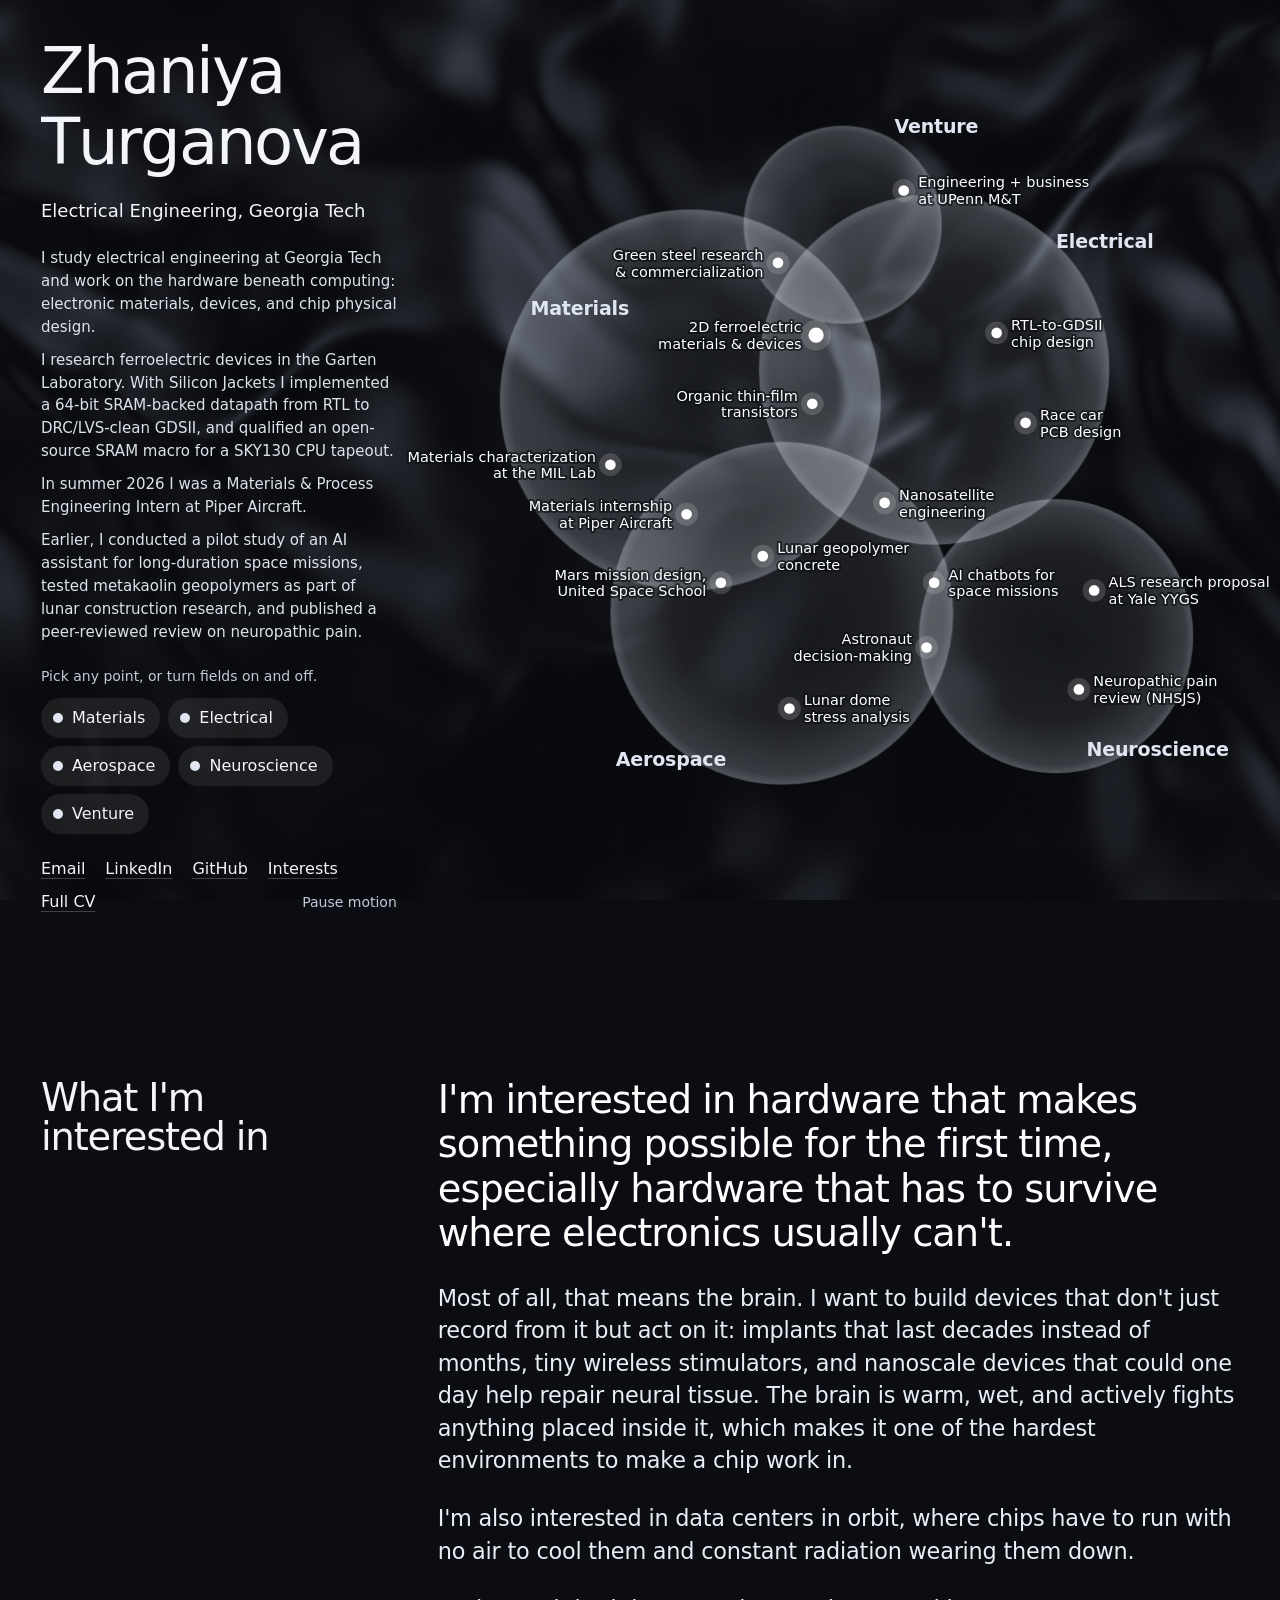
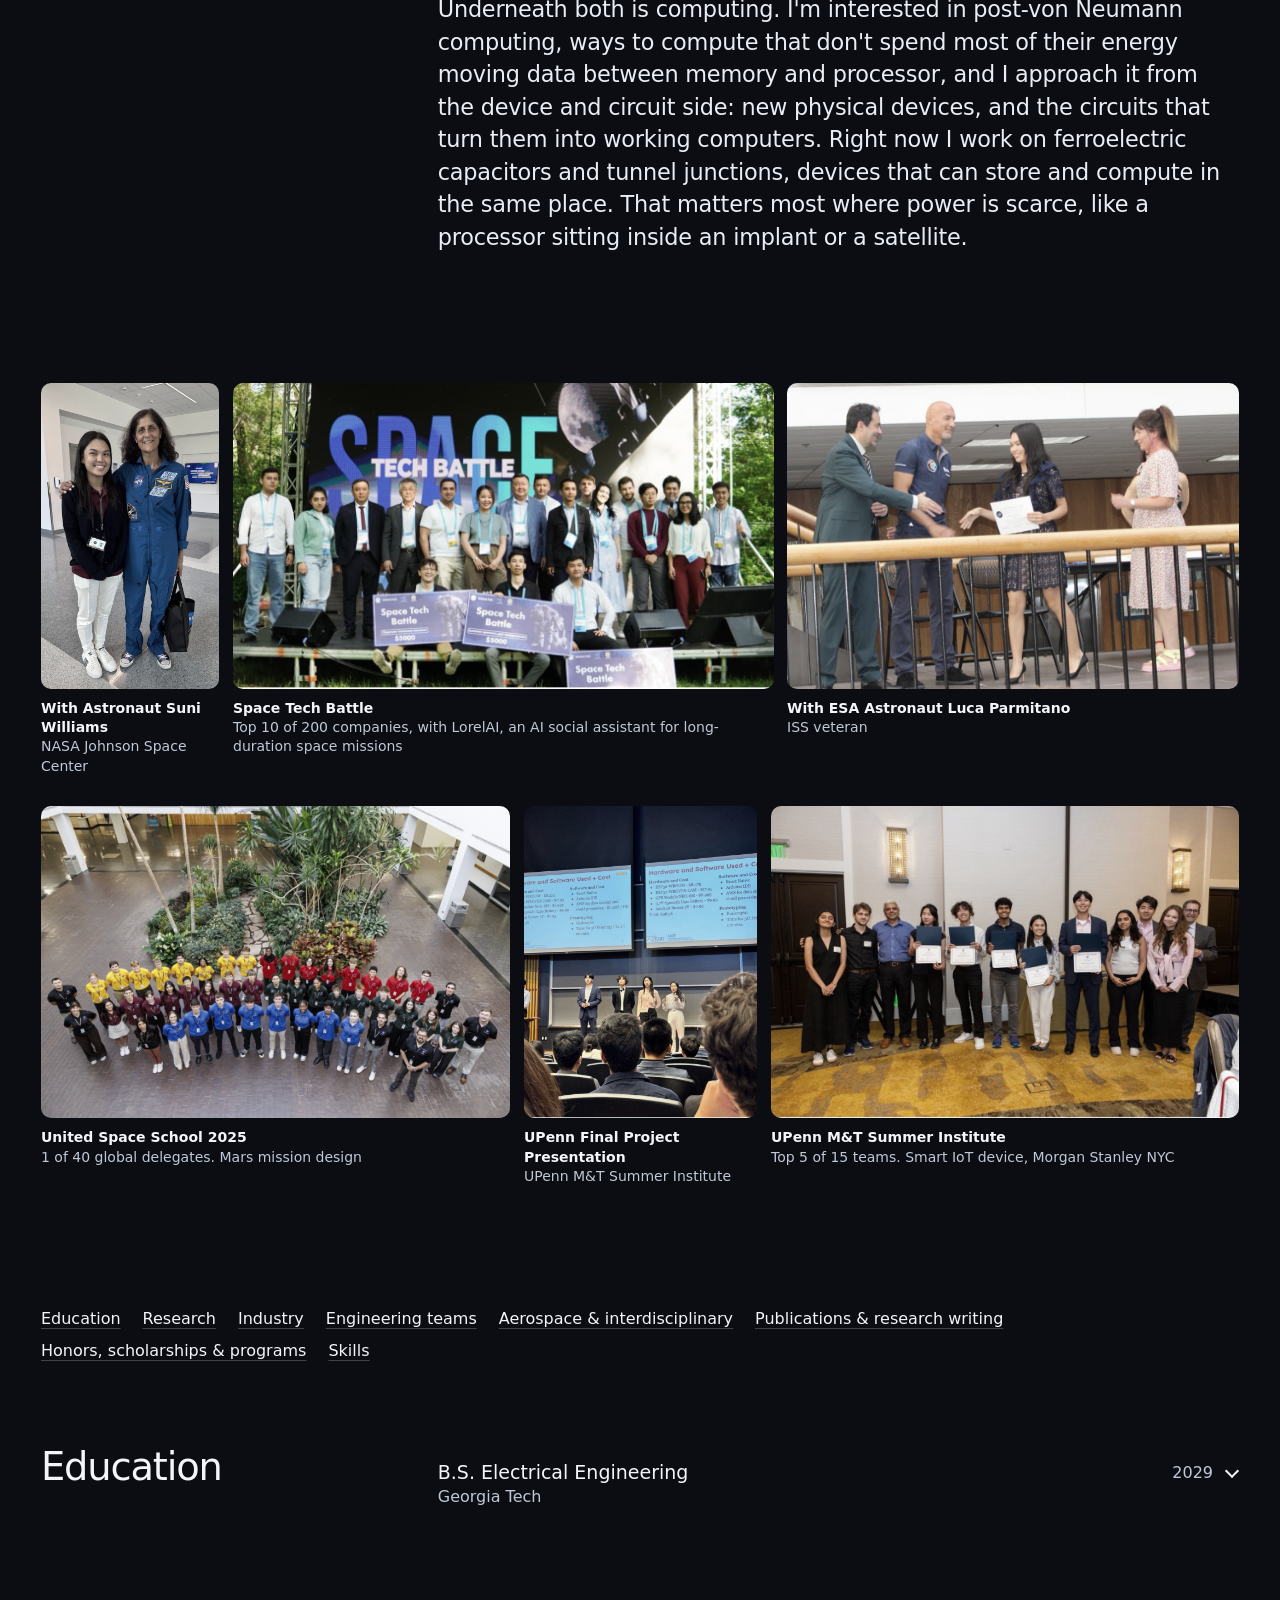
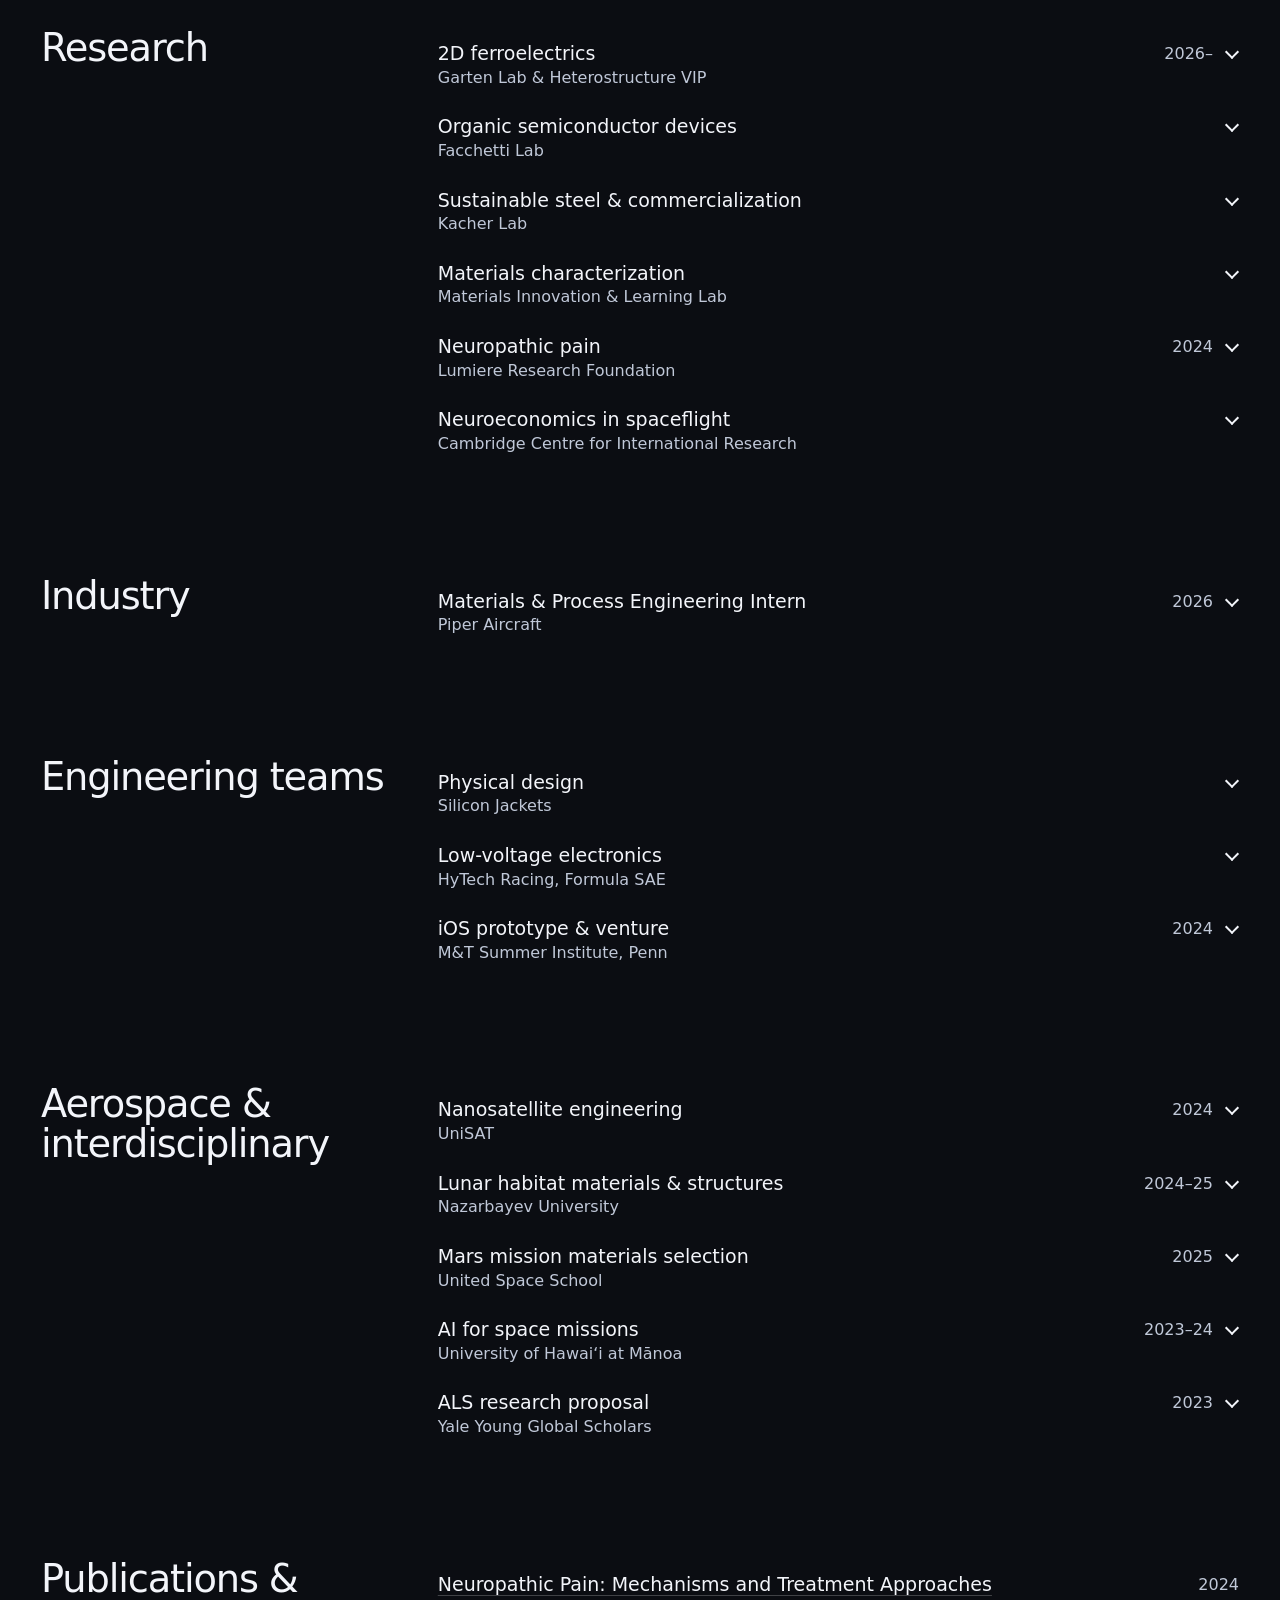
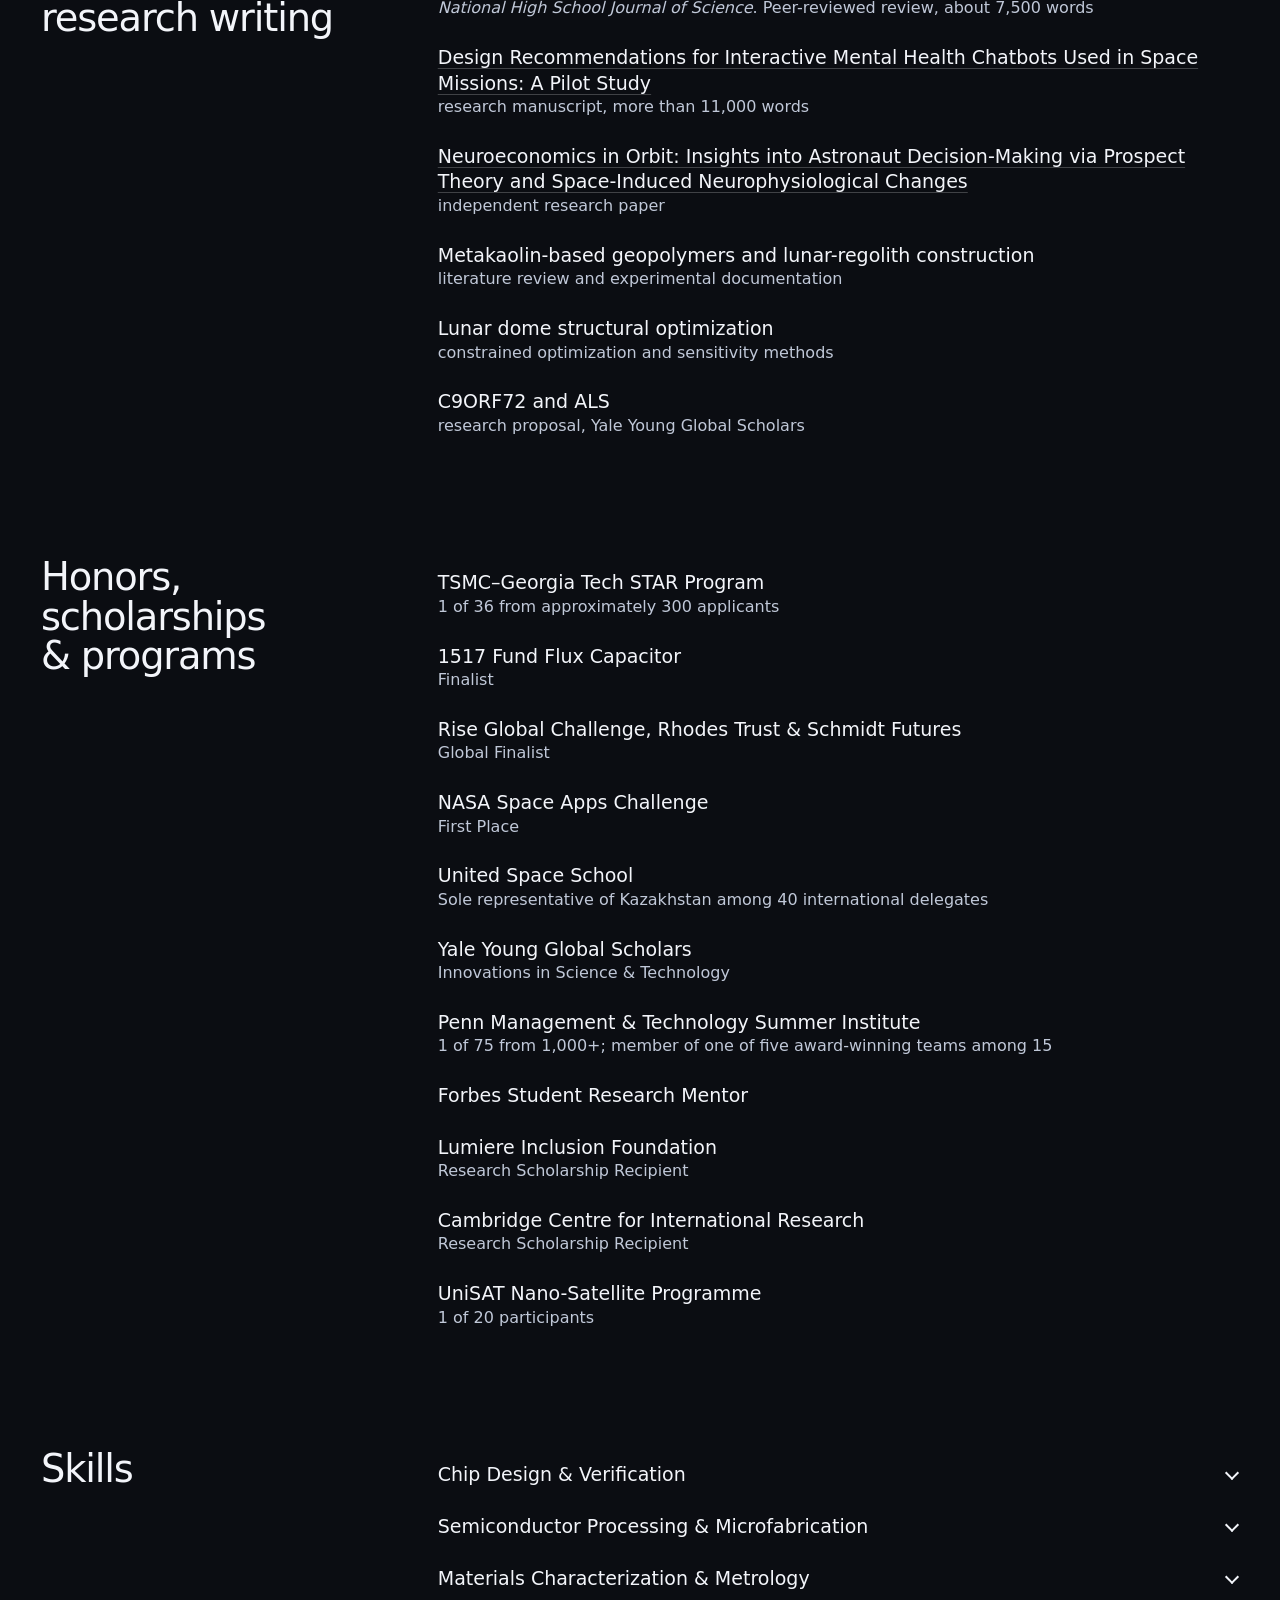
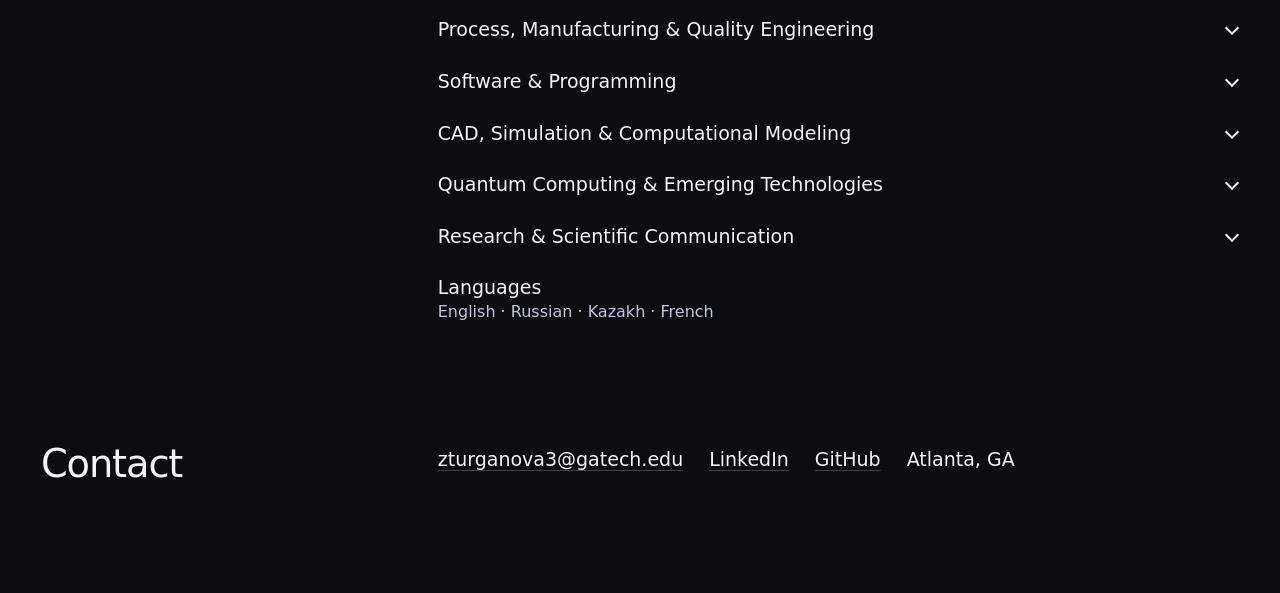
==== commit b851c46c: "Soften background highlights Co-Authored-By: Claude Opus 5.5 <noreply@anthropic.com>" ====
--- a/index.html
+++ b/index.html
@@ -741,7 +741,7 @@
       ' vec3 l=normalize(vec3(.55,.6,.58)),l2=normalize(vec3(-.7,-.25,.5));',
       ' float sp=pow(max(dot(nr,l),0.),5.)*.30+pow(max(dot(nr,l),0.),34.)*.16+pow(max(dot(nr,l2),0.),7.)*.10;',
       ' float side=mix(.42,1.,smoothstep(.05,.6,gl_FragCoord.x/R.x));',
-      ' vec3 o=vec3(.034,.038,.05)+vec3(.86,.93,1.07)*min(.27,sp*mix(side,.5,A)*mix(1.,.6,A)*(1.+H*.35));',
+      ' vec3 o=vec3(.034,.038,.05)+vec3(.86,.93,1.07)*.31*(1.-exp(-sp*mix(side,.5,A)*mix(1.,.6,A)*(1.+H*.35)/.3));',
       ' o+=(h(gl_FragCoord.xy+fract(T))-.5)/150.;',
       ' gl_FragColor=vec4(clamp(o,0.,.42),1.);',
       '}'].join('\n');
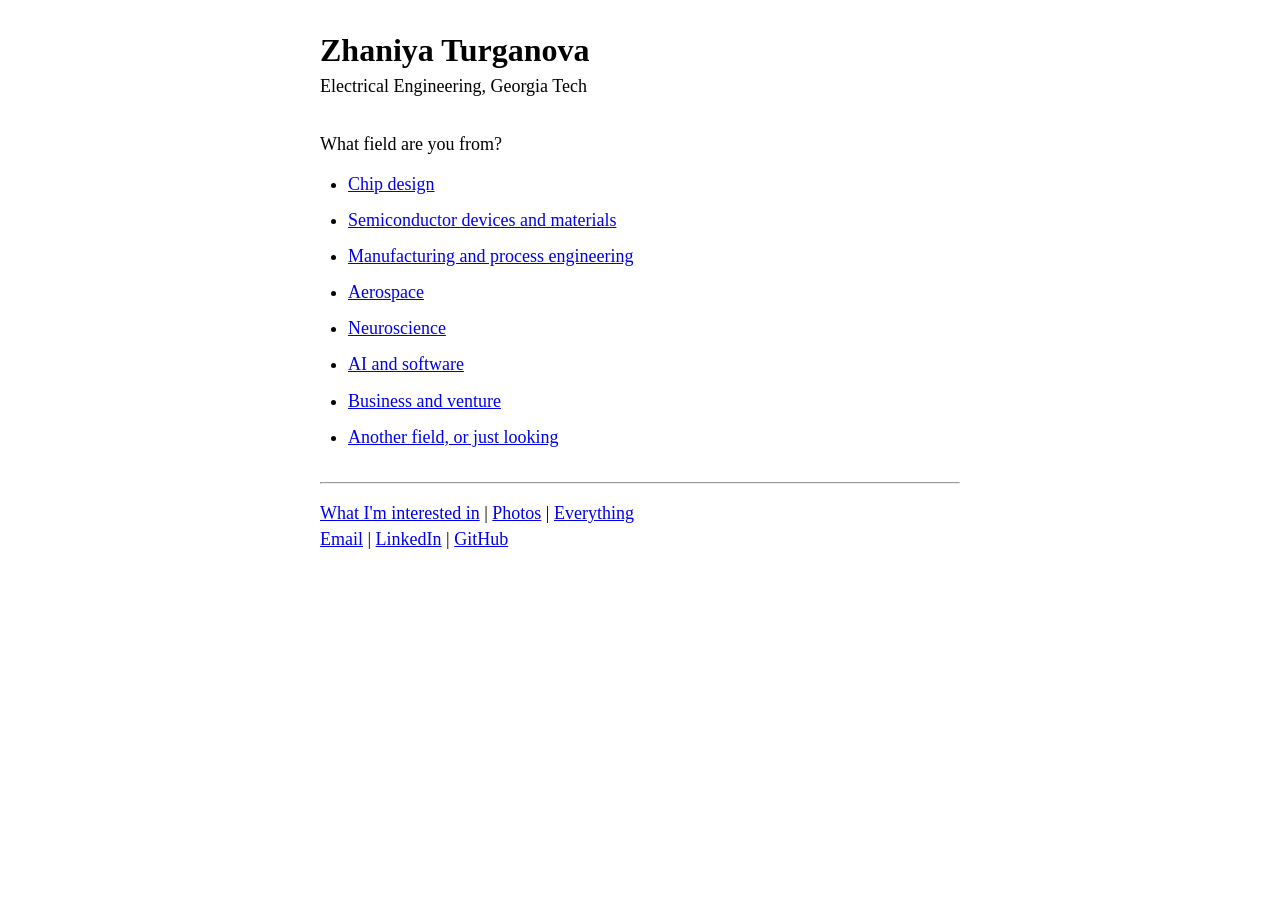
==== commit c7d36b3b: "Plain 1990s-style site that asks the visitor's field first Co-Authored-By: Claude Opus 5.5 <noreply@" ====
--- a/index.html
+++ b/index.html
@@ -3,7 +3,7 @@
 <head>
 <meta charset="UTF-8">
 <meta name="viewport" content="width=device-width, initial-scale=1.0">
-<meta http-equiv="Content-Security-Policy" content="default-src 'self'; img-src 'self' data:; style-src 'self' 'unsafe-inline' https://fonts.googleapis.com; font-src https://fonts.gstatic.com; script-src 'self' 'unsafe-inline'; base-uri 'self'; object-src 'none'">
+<meta http-equiv="Content-Security-Policy" content="default-src 'self'; img-src 'self' data:; style-src 'self' 'unsafe-inline'; script-src 'self' 'unsafe-inline'; base-uri 'self'; object-src 'none'">
 <title>Zhaniya Turganova</title>
 <meta name="description" content="Zhaniya Turganova — electrical engineering at Georgia Tech. Semiconductor materials, devices, and chip design.">
 <meta name="author" content="Zhaniya Turganova">
@@ -17,279 +17,68 @@
 <script type="application/ld+json">
 {"@context":"https://schema.org","@type":"Person","name":"Zhaniya Turganova","url":"https://zhaniyaturganova.com/","image":"https://zhaniyaturganova.com/img/headshot.jpg","affiliation":{"@type":"CollegeOrUniversity","name":"Georgia Institute of Technology"},"sameAs":["https://www.linkedin.com/in/janierlani","https://github.com/janierlani"]}
 </script>
-<meta name="theme-color" content="#0b0d12">
 <link rel="canonical" href="https://zhaniyaturganova.com/">
-<link rel="preconnect" href="https://fonts.googleapis.com">
-<link rel="preconnect" href="https://fonts.gstatic.com" crossorigin>
-<link rel="stylesheet" href="https://fonts.googleapis.com/css2?family=Funnel+Display:wght@300..800&family=Funnel+Sans:ital,wght@0,300..800;1,300..800&display=swap">
 <style>
-  :root { --ink: #f3f5fa; --mute: #c0c8d8; --bg: #0b0d12; --hi: #a9c8ff; --panel: rgba(9, 11, 17, .78); --tint: rgba(255, 255, 255, .08); --line: rgba(255, 255, 255, .22); --pad: clamp(20px, 3.2vw, 52px); --spring: cubic-bezier(.2, 1.3, .35, 1); --out: cubic-bezier(.16, 1, .3, 1); --d: "Funnel Display", "Avenir Next", system-ui, sans-serif; interpolate-size: allow-keywords; color-scheme: dark; }
-  * { margin: 0; padding: 0; box-sizing: border-box; }
-  html { scroll-behavior: smooth; background: var(--bg); }
-  body { color: var(--ink); font: 400 16px/1.58 "Funnel Sans", "Avenir Next", system-ui, sans-serif; -webkit-font-smoothing: antialiased; overflow-x: clip; }
-  #bg { position: fixed; inset: 0; width: 100%; height: 100%; z-index: -1; display: block; background: radial-gradient(80% 70% at 75% 30%, #2a2f3a, transparent), var(--bg); }
-  a { color: inherit; text-underline-offset: 4px; text-decoration-thickness: 1px; text-decoration-color: var(--line); transition: text-decoration-color .25s; }
-  a:hover { text-decoration-color: currentColor; }
-  :focus-visible { outline: 2px solid var(--ink); outline-offset: 4px; border-radius: 4px; }
-  button { font: inherit; color: inherit; background: none; border: 0; cursor: pointer; }
-  sub { font-size: .7em; line-height: 0; }
-  .sr { position: absolute; width: 1px; height: 1px; overflow: hidden; clip-path: inset(50%); }
-
-  .hero { position: relative; display: grid; grid-template-columns: minmax(390px, 31vw) 1fr; min-height: max(100svh, 740px); }
-  .intro { padding: var(--pad); padding-right: 0; display: flex; flex-direction: column; gap: 22px; z-index: 1; }
-  h1 { font: 500 clamp(46px, 5vw, 78px)/.96 var(--d); letter-spacing: -.035em; }
-  h1 .w { display: inline-block; overflow: hidden; padding: .06em .04em .12em 0; margin: -.06em 0 -.12em; }
-  h1 .w + .w::before { content: ""; }
-  h1 .l { display: inline-block; animation: letter 1s var(--out) both; animation-delay: calc(var(--i) * 38ms + 100ms); }
-  @keyframes letter { from { transform: translateY(110%) rotate(8deg); font-weight: 300; } }
-  .role { margin-top: 14px; font-size: 18px; }
-  .role, .summary, .layers, .links { animation: up .9s .55s var(--out) both; }
-  .summary { animation-delay: .65s; max-width: 48ch; font-size: 15px; line-height: 1.52; color: #dde2ec; }
-  .layers { animation-delay: .75s; }
-  .links { animation-delay: .85s; }
-  @keyframes up { from { opacity: 0; transform: translateY(18px); } }
-  .summary p + p { margin-top: .7em; }
-  .links { display: flex; flex-wrap: wrap; align-items: baseline; gap: 6px 20px; margin-top: auto; }
-  #motion { color: var(--mute); margin-left: auto; padding: 4px 0; font-size: 14px; }
-  #motion:hover { color: var(--ink); }
-
-  .layers p { font-size: 14px; color: var(--mute); margin-bottom: 10px; }
-  .layers .set { display: flex; flex-wrap: wrap; gap: 8px; }
-  .layers button { display: inline-flex; align-items: center; gap: 9px; min-height: 40px; padding: 0 15px 0 12px; border-radius: 99px; background: var(--tint); font-weight: 500; transition: background .3s, opacity .3s, transform .4s var(--spring); }
-  .layers button::before { content: ""; width: 10px; height: 10px; border-radius: 50%; background: #dfe6f2; transition: transform .5s var(--spring), background .3s; }
-  .layers button:hover { background: rgba(255, 255, 255, .16); transform: translateY(-2px); }
-  .layers button:hover::before { background: var(--hi); }
-  .layers button:active { transform: scale(.95); }
-  .layers button[aria-pressed="false"] { color: var(--mute); text-decoration: line-through; }
-  .layers button[aria-pressed="false"]::before { transform: scale(.4); }
-
-  .stage { position: relative; min-width: 0; display: flex; }
-  .stage.zoom { -webkit-mask: linear-gradient(90deg, transparent 3vw, #000 9vw), linear-gradient(0deg, transparent, #000 70px); -webkit-mask-composite: source-in; mask: linear-gradient(90deg, transparent 3vw, #000 9vw) intersect, linear-gradient(0deg, transparent, #000 70px); }
-  #map { display: block; width: 100%; height: max(100svh, 740px); }
-  #map .layer { mix-blend-mode: screen; transform-box: fill-box; transform-origin: center; transition: opacity .5s, scale .8s var(--spring); }
-  #map .layer.off { opacity: 0; scale: .55; }
-  #map .layer.lo { opacity: .35; }
-  #map .layer.on { scale: 1.025; }
-  #map .disc { transform-box: fill-box; transform-origin: center; animation: pop 1.3s calc(var(--i) * 110ms + 250ms) var(--out) both, breathe calc(7s + var(--i) * 1.3s) calc(1.7s + var(--i) * .4s) ease-in-out infinite alternate; }
-  @keyframes pop { from { opacity: 0; transform: scale(.2); } }
-  @keyframes breathe { to { transform: scale(1.018); } }
-  #map .f { font: 600 25px var(--d); letter-spacing: -.01em; fill: #dfe6f2; animation: fade 1s 1.2s both; transition: opacity .4s, fill .3s; }
-  #map .f.on { fill: var(--hi); }
-  @keyframes fade { from { opacity: 0; } }
-  #map .n { cursor: pointer; outline: none; transition: opacity .35s; }
-  #map .n > g { animation: up .7s calc(var(--i) * 45ms + .9s) var(--out) both; }
-  #map .d { fill: #fff; transition: r .5s var(--spring); }
-  #map .halo { fill: #fff; opacity: .16; transition: r .6s var(--spring), opacity .3s; }
-  #map .t { font: 500 19px "Funnel Sans", system-ui, sans-serif; fill: #fff; paint-order: stroke; stroke: rgba(9, 11, 17, .6); stroke-width: 5px; stroke-linejoin: round; }
-  #map .k { display: none; font: 700 25px var(--d); fill: #0b0e15; text-anchor: middle; }
-  #map .hit { fill: transparent; }
-  #map .n:hover .halo, #map .n:focus-visible .halo, #map .n.sel .halo { r: 27px; opacity: .28; fill: var(--hi); }
-  #map .n:hover .d, #map .n:focus-visible .d, #map .n.sel .d { r: 11px; fill: var(--hi); }
-  #map .n:focus-visible .t { text-decoration: underline; text-underline-offset: 4px; }
-  #map.dim .n:not(.on):not(.sel) { opacity: .28; }
-  .stage.zoom .n:not(.sel):not(:hover) { opacity: .5; }
-  #map .n.hide { opacity: 0 !important; pointer-events: none; }
-
-  dialog { border: 0; color: var(--ink); background: var(--panel); backdrop-filter: blur(26px) saturate(1.3); -webkit-backdrop-filter: blur(26px) saturate(1.3); overflow-y: auto; overscroll-behavior: contain; scrollbar-color: var(--line) transparent; }
-  .hero > dialog[open] { position: absolute; inset: 0 auto 0 0; width: max(430px, 34vw); height: 100%; max-height: none; margin: 0; padding: 0 var(--pad) var(--pad); z-index: 3; }
-  dialog::backdrop { background: transparent; }
-  .bar { position: sticky; top: 0; display: flex; gap: 8px; margin: 0 calc(-1 * var(--pad)) 14px; padding: 18px var(--pad) 14px; z-index: 1; background: linear-gradient(rgba(9, 11, 17, .95) 65%, transparent); }
-  .bar button { min-height: 42px; padding: 0 17px; border-radius: 99px; background: #262b38; font-size: 15px; font-weight: 500; transition: background .25s, color .25s, transform .4s var(--spring); }
-  .bar button:hover { background: #fff; color: #0b0e15; }
-  .bar button:active { transform: scale(.94); }
-  .bar .close { margin-left: auto; }
-  .fields { display: flex; flex-wrap: wrap; gap: 4px 16px; font-weight: 600; font-size: 15px; color: var(--hi); }
-  .sheet h3 { font: 500 clamp(30px, 2.6vw, 42px)/1.05 var(--d); letter-spacing: -.025em; margin: 10px 0 16px; text-wrap: balance; }
-  .sheet .in { animation: in .7s calc(var(--i) * 45ms) var(--out) both; }
-  @keyframes in { from { opacity: 0; transform: translateX(calc(var(--dir, 1) * 46px)); filter: blur(6px); } }
-
-  .key { display: none; }
-
-  .why { display: grid; grid-template-columns: minmax(340px, 31vw) minmax(0, 900px); padding: 120px var(--pad) 20px; scroll-margin-top: 0; }
-  .why > h2 { position: sticky; top: 28px; align-self: start; }
-  .why p { font: 400 clamp(20px, 1.75vw, 26px)/1.45 var(--d); letter-spacing: -.01em; color: #e9edf5; text-wrap: pretty; }
-  .why p + p { margin-top: 1.15em; }
-  .why p:first-child { font-size: clamp(28px, 3vw, 44px); font-weight: 500; line-height: 1.16; letter-spacing: -.025em; color: #fff; }
-  .photos { padding: 110px var(--pad) 0; }
-  .prow { display: flex; gap: 14px; margin-bottom: 30px; }
-  .prow figure { flex: var(--a) 1 0; min-width: 0; }
-  .prow img { display: block; width: 100%; height: auto; aspect-ratio: var(--a); border-radius: 10px; filter: saturate(.7); transition: transform .9s var(--out), filter .6s; }
-  .prow figure:hover img { transform: scale(1.02); filter: none; }
-  figcaption { padding-top: 10px; font-size: 14px; line-height: 1.38; }
-  figcaption strong { display: block; font-weight: 600; }
-  figcaption span { color: var(--mute); }
-
-  .cv { padding: 90px var(--pad) 0; }
-  .toc { display: flex; flex-wrap: wrap; gap: 6px 22px; padding-bottom: 30px; }
-  .cv-sec, .contact { display: grid; grid-template-columns: minmax(340px, 31vw) minmax(0, 820px); padding: 54px 0; }
-  h2 { font: 500 clamp(30px, 3vw, 46px)/1.02 var(--d); letter-spacing: -.03em; padding-right: 32px; text-wrap: balance; }
-  .cv-sec > h2 { position: sticky; top: 28px; align-self: start; }
-  ul { list-style: none; }
-  summary, .line { display: flex; justify-content: space-between; gap: 24px; padding: 13px 16px; margin: 0 -16px; border-radius: 12px; transition: background .3s, padding .5s var(--out); }
-  summary { cursor: pointer; list-style: none; }
-  summary::-webkit-details-marker { display: none; }
-  summary:hover { background: var(--tint); padding-left: 24px; }
-  details[open] > summary { background: rgba(255, 255, 255, .12); }
-  summary span:first-child, .line span:first-child { font-size: 19px; font-weight: 500; line-height: 1.35; }
-  .rows em { display: block; font-style: normal; font-size: 16px; font-weight: 400; color: var(--mute); }
-  .rows i { font-style: italic; }
-  summary span:last-child, .line span:last-child { white-space: nowrap; color: var(--mute); font-variant-numeric: tabular-nums; }
-  summary span:last-child::after { content: ""; display: inline-block; width: 8px; height: 8px; margin: 0 2px 2px 14px; border: solid var(--ink); border-width: 0 2px 2px 0; transform: rotate(45deg); transition: transform .5s var(--spring); }
-  details[open] > summary span:last-child::after { transform: translateY(4px) rotate(225deg); }
-  details::details-content { height: 0; opacity: 0; overflow: clip; transition: height .55s var(--out), opacity .4s, content-visibility .55s allow-discrete; }
-  details[open]::details-content { height: auto; opacity: 1; }
-  .rows .body { padding: 16px 0 34px; max-width: 70ch; }
-  .body li { position: relative; padding-left: 20px; margin-bottom: 9px; color: #e3e7ef; }
-  .body li::before { content: ""; position: absolute; left: 2px; top: .62em; width: 6px; height: 6px; border-radius: 50%; background: #8d97aa; }
-  .body h4 { margin: 28px 0 10px; font: 600 19px/1.25 var(--d); }
-  .body h4:first-child { margin-top: 0; }
-  .body h4 small { font: 400 15px "Funnel Sans", sans-serif; color: var(--mute); }
-  .body h4.lab { font-size: 21px; }
-  .body strong { font-weight: 600; color: #fff; }
-  .body .note, .body .skills { margin-bottom: 10px; color: var(--mute); }
-  .body .skills { font-size: 15px; }
-  .contact { margin: 0 var(--pad); padding-bottom: 110px; }
-  .contact p { display: flex; flex-wrap: wrap; gap: 6px 26px; font-size: 19px; }
-
-  @supports (animation-timeline: view()) {
-    @media (prefers-reduced-motion: no-preference) {
-      .stage > svg { animation: recede linear both; animation-timeline: scroll(); animation-range: 30vh 105vh; }
-      @keyframes recede { to { transform: scale(.82) translateY(8%); opacity: .1; } }
-      .prow figure { animation: wipe linear both; animation-timeline: view(); animation-range: entry 0% entry 75%; }
-      @keyframes wipe { from { opacity: 0; transform: translateY(70px) scale(.93); } }
-      .why p { animation: light linear both; animation-timeline: view(); animation-range: entry 10% cover 38%; }
-      @keyframes light { from { opacity: .18; transform: translateY(30px); } }
-      .cv-sec > h2, .why > h2 { animation: title linear both; animation-timeline: view(); animation-range: entry 0% entry 100%; }
-      @keyframes title { from { opacity: 0; transform: translateX(-50px); } }
-      .rows > li { animation: rise linear both; animation-timeline: view(); animation-range: entry 0% entry 60%; }
-      @keyframes rise { from { opacity: 0; transform: translateY(34px); } }
-    }
-  }
-  @media (max-width: 1099px) {
-    .hero { grid-template-columns: 1fr; min-height: 0; }
-    .intro { display: grid; grid-template-columns: 1fr 1fr; gap: 28px 44px; padding: var(--pad); }
-    .intro > :first-child, .links { grid-column: 1 / -1; }
-    .links { margin: 0; }
-    #map { height: auto; }
-    .stage > svg { animation: none; }
-    .hero > dialog[open] { position: fixed; inset: 0; width: 100vw; max-width: none; height: 100dvh; padding: 0 max(var(--pad), calc(50vw - 330px)) var(--pad); }
-    .bar { margin: 0 calc(-1 * max(var(--pad), calc(50vw - 330px))) 14px; padding-inline: max(var(--pad), calc(50vw - 330px)); }
-    .cv-sec, .contact, .why { grid-template-columns: 1fr; gap: 18px; }
-    .cv-sec > h2, .why > h2 { position: static; }
-    .why { padding-top: 80px; gap: 28px; }
-  }
-  @media (max-width: 700px) {
-    .intro { grid-template-columns: 1fr; }
-    #map .t { display: none; }
-    #map .k { display: block; }
-    #map .d, #map .n:hover .d, #map .n:focus-visible .d, #map .n.sel .d { r: 26px; }
-    #map .halo, #map .n:hover .halo { r: 34px; opacity: .12; }
-    #map .f { font-size: 36px; }
-    .key { display: block; padding: 8px var(--pad) 0; }
-    .key button { display: flex; gap: 14px; width: 100%; padding: 11px 0; font-weight: 500; font-size: 17px; text-align: left; }
-    .key b { min-width: 24px; color: var(--mute); font-weight: 400; font-variant-numeric: tabular-nums; }
-    .key .hide { display: none; }
-    .stage { padding: 0 8px; }
-    .photos { padding-right: 0; padding-top: 70px; }
-    .prows { display: flex; gap: 12px; overflow-x: auto; scroll-snap-type: x proximity; padding-right: 20px; scrollbar-width: none; }
-    .prow { margin: 0; }
-    .prow figure { flex: none; width: calc(250px * var(--a)); min-width: 180px; scroll-snap-align: start; animation: none; }
-    .prow img { height: 250px; object-fit: cover; aspect-ratio: auto; }
-    .cv-sec, .contact { padding: 36px 0; }
-  }
-  @media (prefers-reduced-motion: reduce) {
-    html { scroll-behavior: auto; }
-    *, *::before, *::after { animation: none !important; transition: none !important; }
-  }
-  .still #map .disc { animation: none; }
+body { margin: 32px auto 64px; padding: 0 20px; max-width: 640px; background: #fff; color: #000; font: 18px/1.45 "Times New Roman", Times, serif; }
+a { color: #0000ee; }
+a:visited { color: #551a8b; }
+a:active { color: #ee0000; }
+h1 { font-size: 32px; line-height: 1.15; margin: 0 0 4px; }
+h2 { font-size: 22px; margin: 32px 0 8px; }
+h4 { font-size: 18px; margin: 20px 0 6px; }
+h4 small { font-size: 16px; font-weight: normal; }
+p { margin: 0 0 14px; }
+ul, ol { margin: 0 0 14px; padding-left: 28px; }
+li { margin-bottom: 7px; }
+summary { color: #0000ee; text-decoration: underline; cursor: pointer; list-style: none; }
+summary::-webkit-details-marker { display: none; }
+details[open] > summary { margin-bottom: 10px; }
+sub { line-height: 0; }
+img { width: auto; height: auto; max-width: 100%; max-height: 280px; border: 1px solid #000; }
+hr { margin: 32px 0 16px; }
+#ask li { margin-bottom: 10px; }
+#map { display: block; width: 100%; max-width: 440px; height: auto; margin: 8px 0 4px; }
+#map circle { fill: none; stroke: #000; stroke-width: 2; }
+#map circle.on { fill: #000; fill-opacity: .08; }
+#map .hit { fill: transparent; stroke: none; }
+#map text { font: 34px "Times New Roman", Times, serif; }
+#map .d text { font-size: 38px; fill: #0000ee; text-anchor: middle; text-decoration: underline; }
+[hidden] { display: none; }
+@media print { #ask, #nav, #change { display: none; } }
 </style>
 </head>
 <body>
-<canvas id="bg" aria-hidden="true"></canvas>
-<main>
-<section class="hero" aria-label="Introduction and map">
-  <div class="intro">
-    <div><h1 id="name" aria-label="Zhaniya Turganova">Zhaniya Turganova</h1><p class="role">Electrical Engineering, Georgia Tech</p></div>
-    <div class="summary">
-    <p>I study electrical engineering at Georgia Tech and work on the hardware beneath computing: electronic materials, devices, and chip physical design.</p>
-    <p>I research ferroelectric devices in the Garten Laboratory. With Silicon Jackets I implemented a 64-bit SRAM-backed datapath from RTL to DRC/LVS-clean GDSII, and qualified an open-source SRAM macro for a SKY130 CPU tapeout.</p>
-    <p>In summer 2026 I was a Materials &amp; Process Engineering Intern at Piper Aircraft.</p>
-    <p>Earlier, I conducted a pilot study of an AI assistant for long-duration space missions, tested metakaolin geopolymers as part of lunar construction research, and published a peer-reviewed review on neuropathic pain.</p>
-  </div>
-    <div class="layers" id="layers"><p>Pick any point, or turn fields on and off.</p></div>
-    <p class="links"><a href="mailto:zturganova3@gatech.edu">Email</a><a href="https://www.linkedin.com/in/janierlani">LinkedIn</a><a href="https://github.com/janierlani">GitHub</a><a href="#interests">Interests</a><a href="#cv">Full CV</a><button id="motion" aria-pressed="false">Pause motion</button></p>
-  </div>
-  <div class="stage">
-    <h2 class="sr" id="map-h">Map of my fields</h2>
-    <svg id="map" viewBox="0 0 1100 900" role="group" aria-labelledby="map-h"></svg>
-  </div>
-  <dialog id="dlg" aria-labelledby="dlg-t">
-    <div class="bar"><button id="prev">Previous</button><button id="next">Next</button><button class="close" id="close">Close</button></div>
-    <div class="sheet" id="sheet"></div>
-  </dialog>
-</section>
-<div class="key" id="key"></div>
-
-<section class="why" id="interests" aria-labelledby="why-h">
-  <h2 id="why-h">What I'm interested in</h2>
-  <div>
-    <p>I'm interested in hardware that makes something possible for the first time, especially hardware that has to survive where electronics usually can't.</p>
-    <p>Most of all, that means the brain. I want to build devices that don't just record from it but act on it: implants that last decades instead of months, tiny wireless stimulators, and nanoscale devices that could one day help repair neural tissue. The brain is warm, wet, and actively fights anything placed inside it, which makes it one of the hardest environments to make a chip work in.</p>
-    <p>I'm also interested in data centers in orbit, where chips have to run with no air to cool them and constant radiation wearing them down.</p>
-    <p>Underneath both is computing. I'm interested in post-von Neumann computing, ways to compute that don't spend most of their energy moving data between memory and processor, and I approach it from the device and circuit side: new physical devices, and the circuits that turn them into working computers. Right now I work on ferroelectric capacitors and tunnel junctions, devices that can store and compute in the same place. That matters most where power is scarce, like a processor sitting inside an implant or a satellite.</p>
-  </div>
-</section>
-
-<section class="photos" aria-labelledby="ph-h">
-  <h2 class="sr" id="ph-h">Photos</h2>
-  <div class="prows">
-    <div class="prow">
-      <figure style="--a:0.581"><img src="img/suni-williams.jpg" width="639" height="1100" alt="With Astronaut Suni Williams"><figcaption><strong>With Astronaut Suni Williams</strong><span>NASA Johnson Space Center</span></figcaption></figure>
-      <figure style="--a:1.768"><img src="img/space-tech-battle.jpg" width="1100" height="622" alt="Space Tech Battle"><figcaption><strong>Space Tech Battle</strong><span>Top 10 of 200 companies, with LorelAI, an AI social assistant for long-duration space missions</span></figcaption></figure>
-      <figure style="--a:1.478"><img src="img/luca-parmitano.jpg" width="1100" height="744" alt="With ESA Astronaut Luca Parmitano"><figcaption><strong>With ESA Astronaut Luca Parmitano</strong><span>ISS veteran</span></figcaption></figure>
-    </div>
-    <div class="prow">
-      <figure style="--a:1.501"><img src="img/united-space-school.jpg" width="1100" height="733" alt="United Space School 2025"><figcaption><strong>United Space School 2025</strong><span>1 of 40 global delegates. Mars mission design</span></figcaption></figure>
-      <figure style="--a:0.747"><img src="img/presenting-upenn.jpg" width="822" height="1100" alt="UPenn Final Project Presentation"><figcaption><strong>UPenn Final Project Presentation</strong><span>UPenn M&amp;T Summer Institute</span></figcaption></figure>
-      <figure style="--a:1.497"><img src="img/upenn-mtsi.jpg" width="1100" height="735" alt="UPenn M&amp;T Summer Institute"><figcaption><strong>UPenn M&amp;T Summer Institute</strong><span>Top 5 of 15 teams. Smart IoT device, Morgan Stanley NYC</span></figcaption></figure>
-    </div>
-  </div>
-</section>
-
-<div class="cv" id="cv">
-  <nav class="toc" aria-label="CV sections"><a href="#education">Education</a><a href="#research">Research</a><a href="#industry">Industry</a><a href="#engineering">Engineering teams</a><a href="#aerospace">Aerospace &amp; interdisciplinary</a><a href="#publications">Publications &amp; research writing</a><a href="#honors">Honors, scholarships &amp; programs</a><a href="#skills">Skills</a></nav>
-  <section class="cv-sec" id="education">
-  <h2>Education</h2>
-  <ul class="rows">
-    <li><details data-id="education">
-      <summary><span>B.S. Electrical Engineering <em>Georgia Tech</em></span><span>2029</span></summary>
-      <div class="body">
-        <p class="note">Electronic Devices &amp; Circuit Technology thread · Minor in Quantum Sciences &amp; Technology · GPA 3.91 · Expected May 2029 · Atlanta, Georgia</p>
-        <p class="note"><strong>Relevant coursework:</strong> Digital Design; Signal Processing; Circuit Analysis; C &amp; Assembly Programming; Engineering Materials; MATLAB / Computing for Engineers; Calculus; Differential Equations; Linear Algebra; Physics I–II (Mechanics and Electromagnetism); General Chemistry I–II.</p>
-        <p class="note"><strong>Non-credit study:</strong> Electrical, Optical &amp; Magnetic Properties of Materials (MSE 3015).</p>
-        <p class="note"><strong>Technical training:</strong></p>
-        <section>
-          <ul>
-            <li>Cadence Digital Design &amp; Signoff course.</li>
-            <li>Georgia Tech Microfabrication course at the Marcus Center for Nanotechnology, covering semiconductor cleanroom procedures and lithography-to-deposition device fabrication process flow.</li>
-          </ul>
-        </section>
-      </div>
-    </details></li>
-  </ul>
-  </section>
-
-  <section class="cv-sec" id="research">
-  <h2>Research</h2>
-  <ul class="rows">
-    <li><details data-id="ferroelectric">
-      <summary><span>2D ferroelectrics <em>Garten Lab &amp; Heterostructure VIP</em></span><span>2026–</span></summary>
-      <div class="body">
-        <h4 class="lab">Ferroelectric Devices</h4>
-        <p class="note">Undergraduate Researcher · Garten Laboratory, Georgia Institute of Technology · August 2026 – Present</p>
-        <h4 class="lab">MBE Growth &amp; 2D Materials</h4>
-        <p class="note">Undergraduate Researcher · 2D Heterostructure Vertically Integrated Project (VIP), Georgia Institute of Technology · January – May 2026</p>
-        <p class="skills"><strong>Skills &amp; concepts:</strong> Two-dimensional semiconductors; In<sub>x</sub>Se<sub>y</sub>; molecular beam epitaxy (MBE) literature and process research; SolidWorks; 3D CAD; deposition-mask design; mechanical exfoliation; flake transfer; automated laboratory tooling; Arduino-based control; sapphire and silicon substrates; growth flux ratios; substrate temperature; phase stabilization; in-situ machine learning and artificial intelligence for growth-process control.</p>
+<h1>Zhaniya Turganova</h1>
+<p>Electrical Engineering, Georgia Tech</p>
+
+<div id="ask" hidden>
+<p style="margin-top:32px">What field are you from?</p>
+<ul>
+<li><a href="#chips">Chip design</a></li>
+<li><a href="#devices">Semiconductor devices and materials</a></li>
+<li><a href="#manufacturing">Manufacturing and process engineering</a></li>
+<li><a href="#aerospace">Aerospace</a></li>
+<li><a href="#neuro">Neuroscience</a></li>
+<li><a href="#software">AI and software</a></li>
+<li><a href="#business">Business and venture</a></li>
+<li><a href="#everything">Another field, or just looking</a></li>
+</ul>
+</div>
+
+<div id="change" hidden><p><a href="#">Choose another field</a></p></div>
+
+<div id="main">
+<h2 id="where">Everything</h2>
+<svg id="map" viewBox="40 0 1030 905" role="group" aria-label="Diagram of fields; numbers match the list of work below"><circle data-c="materials" cx="360" cy="370" r="250"/><circle data-c="electrical" cx="680" cy="330" r="230"/><circle data-c="aerospace" cx="480" cy="650" r="225"/><circle data-c="neuroscience" cx="800" cy="680" r="180"/><circle data-c="venture" cx="560" cy="140" r="130"/><text class="f" data-c="materials" x="60" y="150">Materials</text><text class="f" data-c="electrical" x="880" y="170">Electrical</text><text class="f" data-c="aerospace" x="165" y="850">Aerospace</text><text class="f" data-c="neuroscience" x="860" y="885">Neuroscience</text><text class="f" data-c="venture" x="690" y="40">Venture</text><a class="d" data-k="ferroelectric" href="#" tabindex="0"><circle class="hit" cx="525" cy="285" r="38"/><text x="525" y="298"></text></a><a class="d" data-k="silicon-jackets" href="#" tabindex="0"><circle class="hit" cx="762" cy="282" r="38"/><text x="762" y="295"></text></a><a class="d" data-k="facchetti" href="#" tabindex="0"><circle class="hit" cx="520" cy="375" r="38"/><text x="520" y="388"></text></a><a class="d" data-k="piper" href="#" tabindex="0"><circle class="hit" cx="355" cy="520" r="38"/><text x="355" y="533"></text></a><a class="d" data-k="kacher" href="#" tabindex="0"><circle class="hit" cx="460" cy="180" r="38"/><text x="460" y="193"></text></a><a class="d" data-k="mil-lab" href="#" tabindex="0"><circle class="hit" cx="255" cy="455" r="38"/><text x="255" y="468"></text></a><a class="d" data-k="hytech" href="#" tabindex="0"><circle class="hit" cx="800" cy="400" r="38"/><text x="800" y="413"></text></a><a class="d" data-k="unisat" href="#" tabindex="0"><circle class="hit" cx="615" cy="505" r="38"/><text x="615" y="518"></text></a><a class="d" data-k="united-space-school" href="#" tabindex="0"><circle class="hit" cx="400" cy="590" r="38"/><text x="400" y="603"></text></a><a class="d" data-k="lunar" href="#" tabindex="0"><circle class="hit" cx="480" cy="545" r="38"/><text x="480" y="558"></text></a><a class="d" data-k="lunar" href="#" tabindex="0"><circle class="hit" cx="490" cy="775" r="38"/><text x="490" y="788"></text></a><a class="d" data-k="ai-chatbots" href="#" tabindex="0"><circle class="hit" cx="663" cy="625" r="38"/><text x="663" y="638"></text></a><a class="d" data-k="neuroeconomics" href="#" tabindex="0"><circle class="hit" cx="663" cy="705" r="38"/><text x="663" y="718"></text></a><a class="d" data-k="neuropathic" href="#" tabindex="0"><circle class="hit" cx="840" cy="760" r="38"/><text x="840" y="773"></text></a><a class="d" data-k="yale" href="#" tabindex="0"><circle class="hit" cx="850" cy="620" r="38"/><text x="850" y="633"></text></a><a class="d" data-k="upenn-mt" href="#" tabindex="0"><circle class="hit" cx="605" cy="75" r="38"/><text x="605" y="88"></text></a></svg>
+
+<h2>Work</h2>
+<ol id="work">
+<li data-f="chips devices neuro" data-k="ferroelectric"><details><summary>2D ferroelectrics, Garten Lab &amp; Heterostructure VIP (2026–present)</summary>
+        <h4>Ferroelectric Devices</h4>
+        <p>Undergraduate Researcher · Garten Laboratory, Georgia Institute of Technology · August 2026 – Present</p>
+        <h4>MBE Growth &amp; 2D Materials</h4>
+        <p>Undergraduate Researcher · 2D Heterostructure Vertically Integrated Project (VIP), Georgia Institute of Technology · January – May 2026</p>
+        <p><strong>Skills &amp; concepts:</strong> Two-dimensional semiconductors; In<sub>x</sub>Se<sub>y</sub>; molecular beam epitaxy (MBE) literature and process research; SolidWorks; 3D CAD; deposition-mask design; mechanical exfoliation; flake transfer; automated laboratory tooling; Arduino-based control; sapphire and silicon substrates; growth flux ratios; substrate temperature; phase stabilization; in-situ machine learning and artificial intelligence for growth-process control.</p>
         <section>
           <ul>
             <li>Built an automated tool for mechanical exfoliation and transfer of In<sub>x</sub>Se<sub>y</sub> flakes from sapphire onto silicon, incorporating Arduino-based actuation/control.</li>
@@ -297,118 +86,12 @@
             <li>Conducted literature research on MBE growth of In<sub>x</sub>Se<sub>y</sub>, reviewing flux ratios, substrate temperatures, phase stabilization, and structural characterization reported in published studies.</li>
             <li>Investigated published methods for using in-situ machine learning/artificial intelligence to monitor and control thin-film growth.</li>
           </ul>
-          <p class="note"><strong>Scope:</strong> Tool construction, mask design, and growth-method research.</p>
-        </section>
-      </div>
-    </details></li>
-    <li><details data-id="facchetti">
-      <summary><span>Organic semiconductor devices <em>Facchetti Lab</em></span><span></span></summary>
-      <div class="body">
-        <p class="note">Undergraduate Researcher · Facchetti Laboratory, Georgia Institute of Technology</p>
-        <p class="skills"><strong>Skills &amp; concepts:</strong> Cleanroom semiconductor fabrication; organic thin-film transistors (OTFTs); photolithography; mask alignment; electron-beam gold evaporation; spin coating of conducting polymers; Signatone probe station; transistor electrical characterization; transfer curves; transconductance; n-type and p-type behavior; electrolyte-gated transistor physics; organic electrochemical transistors; neuromorphic hardware concepts.</p>
-        <section>
-          <ul>
-            <li>Fabricated organic thin-film transistor structures through photolithographic mask alignment, electron-beam evaporation of gold electrodes, and spin coating of conducting polymers.</li>
-            <li>Used a Signatone probe station to acquire transistor electrical measurements and transfer curves.</li>
-            <li>Extracted transconductance and examined transfer characteristics to evaluate transistor operation and n-type/p-type polarity.</li>
-            <li>Studied electrolyte-gated transistor physics and potential neuromorphic applications of organic electrochemical transistors.</li>
-          </ul>
-        </section>
-      </div>
-    </details></li>
-    <li><details data-id="kacher">
-      <summary><span>Sustainable steel &amp; commercialization <em>Kacher Lab</em></span><span></span></summary>
-      <div class="body">
-        <p class="note">Undergraduate Researcher · Kacher Laboratory, Georgia Institute of Technology</p>
-        <p class="note">ARPA-E-funded ROSIE sustainable steel research</p>
-        <p class="skills"><strong>Skills &amp; concepts:</strong> Thermogravimetric analysis (TGA); differential scanning calorimetry (DSC); hydrogen reduction of iron oxide; phase transformations; thermal analysis; reduction mass loss; scanning electron microscopy (SEM); energy-dispersive X-ray spectroscopy (EDS); metallographic preparation; casting; heat treatment; sectioning; mounting; grinding; polishing; stainless-steel density measurements; ImageJ grain-size analysis; microstructural feature extraction; customer discovery; technical commercialization; ultra-high-purity (UHP) semiconductor gas delivery systems; hydrogen precooling heat exchangers.</p>
-        <section>
-          <ul>
-            <li>Perform TGA and DSC measurements to characterize thermal behavior and phase transformations during hydrogen reduction of iron oxide for the ARPA-E ROSIE project.</li>
-            <li>Analyze TGA mass-loss measurements to quantify reduction extent and follow changes during the reduction process.</li>
-            <li>Conduct SEM imaging and EDS elemental analysis to evaluate microstructural and compositional differences across reduction stages.</li>
-            <li>Perform stainless-steel density measurements as part of materials characterization.</li>
-            <li>Complete metallographic sample preparation workflows, including casting, heat treatment, sectioning, mounting, grinding, and polishing.</li>
-            <li>Use ImageJ for grain-size measurement and extraction of quantitative microstructural features.</li>
-            <li>Study commercial applications for the relevant research and materials technologies, including hydrogen precooler heat exchangers and semiconductor ultra-high-purity gas delivery systems.</li>
-            <li>Lead customer-discovery and market-validation work, holding technical/commercial conversations with engineering teams at NASA and Blue Origin to identify requirements and potential applications.</li>
-          </ul>
-        </section>
-      </div>
-    </details></li>
-    <li><details data-id="mil-lab">
-      <summary><span>Materials characterization <em>Materials Innovation &amp; Learning Lab</em></span><span></span></summary>
-      <div class="body">
-        <p class="note">Laboratory Staff · Materials Innovation &amp; Learning Lab, Georgia Institute of Technology</p>
-        <p class="skills"><strong>Skills &amp; instruments:</strong> Instron mechanical testers; Mark-10 force measurement; microhardness testing; DSC; TGA; infrared thermography; UV–Vis spectrophotometry; contact-angle goniometry; specimen preparation; equipment setup; instrument maintenance; laboratory procedures; user training.</p>
-        <section>
-          <ul>
-            <li>Support laboratory users in operating Instron and Mark-10 mechanical testing systems, microhardness testers, DSC/TGA systems, infrared cameras, UV–Vis spectrophotometers, and contact-angle goniometers.</li>
-            <li>Assist with instrument setup, specimen preparation, experimental measurements, and maintenance.</li>
-            <li>Provide user support and training on instrumentation and standard laboratory procedures.</li>
-          </ul>
-        </section>
-      </div>
-    </details></li>
-    <li><details data-id="neuropathic">
-      <summary><span>Neuropathic pain <em>Lumiere Research Foundation</em></span><span>2024</span></summary>
-      <div class="body">
-        <p class="note">Researcher · Lumiere Research Foundation · Published 2024</p>
-        <p class="note"><strong>Research mentorship:</strong> Georgetown University; Dr. Safwan Hyder</p>
-        <p class="skills"><strong>Skills &amp; concepts:</strong> Peer-reviewed literature synthesis; scientific writing; peripheral and central sensitization; TRP ion channels; voltage-gated sodium (Nav) channels; ectopic neuronal firing; collateral sprouting; sympathetic–sensory coupling; NMDA-mediated plasticity; spinal cord reorganization; microglia; astrocytes; neuroinflammation; spinal cord stimulation; dorsal root ganglion (DRG) stimulation; pharmacological pain treatment.</p>
-        <section>
-          <ul>
-            <li>Received a Lumiere Inclusion Foundation research scholarship.</li>
-            <li>Authored the approximately <strong>7,500-word</strong>, peer-reviewed review <strong>“Neuropathic Pain: Mechanisms and Treatment Approaches,”</strong> published in the <strong>National High School Journal of Science (2024)</strong>.</li>
-            <li>Reviewed peripheral pain mechanisms, including Nav and TRP channel dysregulation, ectopic firing, collateral axonal sprouting, and sympathetic–sensory coupling.</li>
-            <li>Analyzed central pain processing, including NMDA receptor-mediated sensitization, spinal cord plasticity/reorganization, and neuroinflammatory activity involving microglia and astrocytes.</li>
-            <li>Compared pharmacological and neuromodulation treatments, including spinal cord stimulation and dorsal root ganglion stimulation, in relation to underlying neuronal pathways and current treatment limitations.</li>
-          </ul>
-          <p class="note"><strong>Research type:</strong> Literature review and synthesis.</p>
-        </section>
-      </div>
-    </details></li>
-    <li><details data-id="neuroeconomics">
-      <summary><span>Neuroeconomics in spaceflight <em>Cambridge Centre for International Research</em></span><span></span></summary>
-      <div class="body">
-        <p class="note">Researcher · Cambridge Centre for International Research</p>
-        <p class="note"><strong>Research mentorship:</strong> Dartmouth University professor</p>
-        <p class="skills"><strong>Skills &amp; concepts:</strong> Neuroeconomics; prospect theory; subjective value functions; probability weighting; decision framing; reward valuation; decision-making under uncertainty; nucleus accumbens (NAcc); dorsal anterior cingulate cortex (dACC); ventromedial prefrontal cortex (vmPFC); microgravity-associated neurophysiology; striatal dopamine D1/D2 receptor signaling; risk perception; scientific literature synthesis.</p>
-        <section>
-          <ul>
-            <li>Received a research scholarship for an independent investigation into astronaut decision-making under spaceflight-associated neurophysiological conditions.</li>
-            <li>Authored <strong>“Neuroeconomics in Orbit,”</strong> a paper on astronaut decision-making through prospect theory and space-induced neurophysiological changes.</li>
-            <li>Mapped prospect-theory components—subjective valuation, probability weighting, and decision framing—to neural systems involving the NAcc, dACC, and vmPFC.</li>
-            <li>Evaluated literature on the possible relationship between microgravity, altered dopamine D1/D2 receptor signaling, prefrontal activity, risk perception, and reward processing.</li>
-            <li>Discussed implications for decision-making under uncertainty in long-duration missions where crew autonomy may increase.</li>
-          </ul>
-          <p class="note"><strong>Research type:</strong> Independent theoretical and literature research.</p>
-        </section>
-      </div>
-    </details></li>
-  </ul>
-  </section>
-
-  <section class="cv-sec" id="industry">
-  <h2>Industry</h2>
-  <ul class="rows">
-    <li><details data-id="piper">
-      <summary><span>Materials &amp; Process Engineering Intern <em>Piper Aircraft</em></span><span>2026</span></summary>
-      <div class="body">
-        <p class="note">Materials &amp; Process Engineering Intern · Piper Aircraft · Vero Beach, Florida, USA · June – August 2026</p>
-      </div>
-    </details></li>
-  </ul>
-  </section>
-
-  <section class="cv-sec" id="engineering">
-  <h2>Engineering teams</h2>
-  <ul class="rows">
-    <li><details data-id="silicon-jackets">
-      <summary><span>Physical design <em>Silicon Jackets</em></span><span></span></summary>
-      <div class="body">
-        <p class="note">Physical Design Engineer · Silicon Jackets, Georgia Institute of Technology</p>
-        <p class="skills"><strong>Skills &amp; concepts:</strong> Digital hardware design; RTL-to-GDSII; SystemVerilog; SRAM macro integration; Cadence Genus; Innovus; Tempus; Virtuoso; Pegasus; Xcelium; IMC; KLayout; OpenROAD; OpenLane; SKY130; synthesis; floorplanning; power distribution network (PDN) design; placement; clock tree synthesis (CTS); routing; static timing analysis (STA); timing closure; Synopsys Design Constraints (SDC); worst negative slack (WNS); total negative slack (TNS); design rule checking (DRC); layout-versus-schematic (LVS); SRAM compiler views; GDS; LEF; SPICE; Liberty timing models; verification scripting; Tcl; Python; UVM-style constrained-random testing; functional coverage.</p>
+          <p><strong>Scope:</strong> Tool construction, mask design, and growth-method research.</p>
+        </section>
+</details></li>
+<li data-f="chips devices software" data-k="silicon-jackets"><details><summary>Physical design, Silicon Jackets</summary>
+        <p>Physical Design Engineer · Silicon Jackets, Georgia Institute of Technology</p>
+        <p><strong>Skills &amp; concepts:</strong> Digital hardware design; RTL-to-GDSII; SystemVerilog; SRAM macro integration; Cadence Genus; Innovus; Tempus; Virtuoso; Pegasus; Xcelium; IMC; KLayout; OpenROAD; OpenLane; SKY130; synthesis; floorplanning; power distribution network (PDN) design; placement; clock tree synthesis (CTS); routing; static timing analysis (STA); timing closure; Synopsys Design Constraints (SDC); worst negative slack (WNS); total negative slack (TNS); design rule checking (DRC); layout-versus-schematic (LVS); SRAM compiler views; GDS; LEF; SPICE; Liberty timing models; verification scripting; Tcl; Python; UVM-style constrained-random testing; functional coverage.</p>
         <section>
           <h4>64-bit SRAM-Backed Datapath: RTL-to-GDSII</h4>
           <ul>
@@ -444,14 +127,54 @@
             <li>Compared <strong>OpenROAD</strong> and <strong>Cadence Innovus</strong> place-and-route workflows and benchmarked floorplanning/PDN strategies in <strong>OpenLane</strong>.</li>
           </ul>
         </section>
-        <p class="note"><a href="https://janierlani.github.io/sj_project">View project page</a></p>
-      </div>
-    </details></li>
-    <li><details data-id="hytech">
-      <summary><span>Low-voltage electronics <em>HyTech Racing, Formula SAE</em></span><span></span></summary>
-      <div class="body">
-        <p class="note">Low-Voltage Electrical Engineer · HyTech Racing, Formula SAE, Georgia Institute of Technology</p>
-        <p class="skills"><strong>Skills &amp; concepts:</strong> Altium Designer; schematic capture; component libraries; custom schematic symbols; SOIC-8 footprints; two-layer PCB design; PCB placement and routing; LM555 timer; astable oscillator topology; RC timing calculations; 2–5 Hz flashing circuits; LEDs; 0603 surface-mount packages; USB-C 5 V input; device-side USB-C configuration; decoupling; GND planes; 5 mil trace widths; solder-mask apertures; board mechanical constraints; JLCPCB design rules; Formula SAE Ready-to-Move requirements; op-amps; MOSFETs; analog-to-digital converters; microcontrollers; comparator design.</p>
+        <p><a href="https://janierlani.github.io/sj_project">View project page</a></p>
+</details></li>
+<li data-f="chips devices neuro" data-k="facchetti"><details><summary>Organic semiconductor devices, Facchetti Lab</summary>
+        <p>Undergraduate Researcher · Facchetti Laboratory, Georgia Institute of Technology</p>
+        <p><strong>Skills &amp; concepts:</strong> Cleanroom semiconductor fabrication; organic thin-film transistors (OTFTs); photolithography; mask alignment; electron-beam gold evaporation; spin coating of conducting polymers; Signatone probe station; transistor electrical characterization; transfer curves; transconductance; n-type and p-type behavior; electrolyte-gated transistor physics; organic electrochemical transistors; neuromorphic hardware concepts.</p>
+        <section>
+          <ul>
+            <li>Fabricated organic thin-film transistor structures through photolithographic mask alignment, electron-beam evaporation of gold electrodes, and spin coating of conducting polymers.</li>
+            <li>Used a Signatone probe station to acquire transistor electrical measurements and transfer curves.</li>
+            <li>Extracted transconductance and examined transfer characteristics to evaluate transistor operation and n-type/p-type polarity.</li>
+            <li>Studied electrolyte-gated transistor physics and potential neuromorphic applications of organic electrochemical transistors.</li>
+          </ul>
+        </section>
+</details></li>
+<li data-f="manufacturing aerospace" data-k="piper"><details><summary>Materials &amp; Process Engineering Intern, Piper Aircraft (2026)</summary>
+        <p>Materials &amp; Process Engineering Intern · Piper Aircraft · Vero Beach, Florida, USA · June – August 2026</p>
+</details></li>
+<li data-f="devices manufacturing business" data-k="kacher"><details><summary>Sustainable steel &amp; commercialization, Kacher Lab</summary>
+        <p>Undergraduate Researcher · Kacher Laboratory, Georgia Institute of Technology</p>
+        <p>ARPA-E-funded ROSIE sustainable steel research</p>
+        <p><strong>Skills &amp; concepts:</strong> Thermogravimetric analysis (TGA); differential scanning calorimetry (DSC); hydrogen reduction of iron oxide; phase transformations; thermal analysis; reduction mass loss; scanning electron microscopy (SEM); energy-dispersive X-ray spectroscopy (EDS); metallographic preparation; casting; heat treatment; sectioning; mounting; grinding; polishing; stainless-steel density measurements; ImageJ grain-size analysis; microstructural feature extraction; customer discovery; technical commercialization; ultra-high-purity (UHP) semiconductor gas delivery systems; hydrogen precooling heat exchangers.</p>
+        <section>
+          <ul>
+            <li>Perform TGA and DSC measurements to characterize thermal behavior and phase transformations during hydrogen reduction of iron oxide for the ARPA-E ROSIE project.</li>
+            <li>Analyze TGA mass-loss measurements to quantify reduction extent and follow changes during the reduction process.</li>
+            <li>Conduct SEM imaging and EDS elemental analysis to evaluate microstructural and compositional differences across reduction stages.</li>
+            <li>Perform stainless-steel density measurements as part of materials characterization.</li>
+            <li>Complete metallographic sample preparation workflows, including casting, heat treatment, sectioning, mounting, grinding, and polishing.</li>
+            <li>Use ImageJ for grain-size measurement and extraction of quantitative microstructural features.</li>
+            <li>Study commercial applications for the relevant research and materials technologies, including hydrogen precooler heat exchangers and semiconductor ultra-high-purity gas delivery systems.</li>
+            <li>Lead customer-discovery and market-validation work, holding technical/commercial conversations with engineering teams at NASA and Blue Origin to identify requirements and potential applications.</li>
+          </ul>
+        </section>
+</details></li>
+<li data-f="devices manufacturing" data-k="mil-lab"><details><summary>Materials characterization, Materials Innovation &amp; Learning Lab</summary>
+        <p>Laboratory Staff · Materials Innovation &amp; Learning Lab, Georgia Institute of Technology</p>
+        <p><strong>Skills &amp; instruments:</strong> Instron mechanical testers; Mark-10 force measurement; microhardness testing; DSC; TGA; infrared thermography; UV–Vis spectrophotometry; contact-angle goniometry; specimen preparation; equipment setup; instrument maintenance; laboratory procedures; user training.</p>
+        <section>
+          <ul>
+            <li>Support laboratory users in operating Instron and Mark-10 mechanical testing systems, microhardness testers, DSC/TGA systems, infrared cameras, UV–Vis spectrophotometers, and contact-angle goniometers.</li>
+            <li>Assist with instrument setup, specimen preparation, experimental measurements, and maintenance.</li>
+            <li>Provide user support and training on instrumentation and standard laboratory procedures.</li>
+          </ul>
+        </section>
+</details></li>
+<li data-f="chips manufacturing" data-k="hytech"><details><summary>Low-voltage electronics, HyTech Racing, Formula SAE</summary>
+        <p>Low-Voltage Electrical Engineer · HyTech Racing, Formula SAE, Georgia Institute of Technology</p>
+        <p><strong>Skills &amp; concepts:</strong> Altium Designer; schematic capture; component libraries; custom schematic symbols; SOIC-8 footprints; two-layer PCB design; PCB placement and routing; LM555 timer; astable oscillator topology; RC timing calculations; 2–5 Hz flashing circuits; LEDs; 0603 surface-mount packages; USB-C 5 V input; device-side USB-C configuration; decoupling; GND planes; 5 mil trace widths; solder-mask apertures; board mechanical constraints; JLCPCB design rules; Formula SAE Ready-to-Move requirements; op-amps; MOSFETs; analog-to-digital converters; microcontrollers; comparator design.</p>
         <section>
           <h4>Formula SAE Ready-to-Move (RTM) Indicator PCB</h4>
           <ul>
@@ -467,52 +190,36 @@
             <li>Completed HyTech electrical training in circuit fundamentals, op-amps, MOSFETs, ADCs, and microcontrollers.</li>
             <li>Completed an Altium training module designing an <strong>op-amp comparator</strong> with a resistive divider threshold and an LED current-limiting resistor.</li>
           </ul>
-          <p class="note"><strong>Development stage:</strong> PCB designed and design-rule checked.</p>
-        </section>
-      </div>
-    </details></li>
-    <li><details data-id="upenn-mt">
-      <summary><span>iOS prototype &amp; venture <em>M&amp;T Summer Institute, Penn</em></span><span>2024</span></summary>
-      <div class="body">
-        <p class="note">Software Engineer &amp; UI/UX Designer · Management &amp; Technology Summer Institute, Penn Engineering &amp; Wharton, University of Pennsylvania · July – August 2024</p>
-        <p class="skills"><strong>Skills &amp; concepts:</strong> Swift; iOS application prototyping; user-interface design; user-experience design; screen layouts; application navigation; product strategy; business-model development; startup formation; market sizing; unit economics; company valuation; capital markets; IPO simulation.</p>
-        <section>
-          <h4>Smart Dog Collar iOS Application and Venture</h4>
-          <ul>
-            <li>Selected as <strong>1 of 75 participants from more than 1,000 applicants</strong> for the University of Pennsylvania Management &amp; Technology Summer Institute.</li>
-            <li>Developed a <strong>Swift-based iOS app prototype</strong> for a smart dog collar, designing its UI/UX, screen layouts, navigation, and user interaction flow.</li>
-            <li>Worked on a business plan for the product, applying startup formation, market sizing, pricing/business-model analysis, and unit economics.</li>
-            <li>Participated in a team recognized as <strong>one of five award-winning teams among 15 teams</strong>.</li>
-            <li>Completed a <strong>Google IPO simulation at Morgan Stanley's New York headquarters</strong>, studying technology-company valuation, public offerings, capital markets, and investment banking.</li>
-          </ul>
-        </section>
-      </div>
-    </details></li>
-  </ul>
-  </section>
-
-  <section class="cv-sec" id="aerospace">
-  <h2>Aerospace &amp; interdisciplinary</h2>
-  <ul class="rows">
-    <li><details data-id="unisat">
-      <summary><span>Nanosatellite engineering <em>UniSAT</em></span><span>2024</span></summary>
-      <div class="body">
-        <p class="note">Selected Participant · UniSAT Nano-Satellite Programme · 2024</p>
-        <p class="note"><strong>Selection:</strong> 1 of 20 participants</p>
-        <p class="skills"><strong>Skills &amp; concepts:</strong> Nanosatellite assembly; spacecraft subsystems; 3D CAD modeling; PCB design; Internet of Things (IoT); onboard data acquisition; sensors; spacecraft instrumentation; embedded-system integration.</p>
+          <p><strong>Development stage:</strong> PCB designed and design-rule checked.</p>
+        </section>
+</details></li>
+<li data-f="aerospace" data-k="united-space-school"><details><summary>Mars mission materials selection, United Space School (2025)</summary>
+        <p>Materials Selection Lead · United Space School, conducted in connection with the NASA Johnson Space Center community · April – August 2025</p>
+        <p><strong>Selection:</strong> 1 of 40 international delegates; sole representative of Kazakhstan</p>
+        <p><strong>Skills &amp; concepts:</strong> Thermal protection systems (TPS); atmospheric entry; inflatable aerodynamic decelerators; crewed Mars landers; carbon–carbon composites; refractory metal alloys; high-temperature structural materials; thermal conductivity; ablation resistance; specific mass; aerothermal loading; CAD; computational fluid dynamics (CFD); thermal analysis; thermal-structural material selection.</p>
+        <section>
+          <ul>
+            <li>Led materials-selection work for thermal protection systems on <strong>inflatable aerodynamic decelerators and crewed Mars landers</strong> during an interdisciplinary Mars mission design program.</li>
+            <li>Compared <strong>carbon–carbon composites</strong> and <strong>refractory metal alloys</strong> in terms of thermal conductivity, ablation resistance, structural integrity at high temperature, and weight constraints.</li>
+            <li>Used <strong>CAD</strong> and <strong>CFD-based thermal analyses</strong> to examine entry-related aerothermal loading and inform material choice for landing/deceleration structures.</li>
+          </ul>
+          <p><strong>Program:</strong> An educational Mars mission design program.</p>
+        </section>
+</details></li>
+<li data-f="chips aerospace" data-k="unisat"><details><summary>Nanosatellite engineering, UniSAT (2024)</summary>
+        <p>Selected Participant · UniSAT Nano-Satellite Programme · 2024</p>
+        <p><strong>Selection:</strong> 1 of 20 participants</p>
+        <p><strong>Skills &amp; concepts:</strong> Nanosatellite assembly; spacecraft subsystems; 3D CAD modeling; PCB design; Internet of Things (IoT); onboard data acquisition; sensors; spacecraft instrumentation; embedded-system integration.</p>
         <section>
           <ul>
             <li>Participated in nanosatellite assembly and subsystem development, using 3D CAD models and PCB/IoT design concepts in spacecraft hardware integration.</li>
             <li>Designed and tested onboard data-collection sensors for nanosatellite instrumentation and sensing applications.</li>
           </ul>
         </section>
-      </div>
-    </details></li>
-    <li><details data-id="lunar">
-      <summary><span>Lunar habitat materials &amp; structures <em>Nazarbayev University</em></span><span>2024–25</span></summary>
-      <div class="body">
-        <p class="note">Researcher · Nazarbayev University · August 2024 – April 2025</p>
-        <p class="skills"><strong>Skills &amp; concepts:</strong> Alkali-activated aluminosilicate binders; geopolymers; metakaolin; sodium hydroxide activators; 1–4 M NaOH solutions; setting-time measurements; penetration testing; compressive strength testing; geopolymerization; curing; lunar regolith; lunar in-situ resource utilization (ISRU); low-water construction; additive manufacturing; lunar habitat design; Lagrange multiplier optimization; Taylor-series approximation; sensitivity analysis.</p>
+</details></li>
+<li data-f="manufacturing aerospace" data-k="lunar"><details><summary>Lunar habitat materials &amp; structures, Nazarbayev University (2024–25)</summary>
+        <p>Researcher · Nazarbayev University · August 2024 – April 2025</p>
+        <p><strong>Skills &amp; concepts:</strong> Alkali-activated aluminosilicate binders; geopolymers; metakaolin; sodium hydroxide activators; 1–4 M NaOH solutions; setting-time measurements; penetration testing; compressive strength testing; geopolymerization; curing; lunar regolith; lunar in-situ resource utilization (ISRU); low-water construction; additive manufacturing; lunar habitat design; Lagrange multiplier optimization; Taylor-series approximation; sensitivity analysis.</p>
         <section data-part="geopolymer">
           <h4>Lunar Regolith Geopolymer Concrete: Materials Processing &amp; Mechanical Characterization</h4>
           <ul>
@@ -527,7 +234,7 @@
             <li>Examined the relevance of geopolymerization, low-water production, and additive manufacturing for lunar habitat construction through a separate literature review.</li>
             <li>Reviewed research on vacuum exposure, thermal cycling, curing constraints, radiation shielding, mechanical durability, and water-reducing admixtures in potential lunar applications.</li>
           </ul>
-          <p class="note"><strong>Scope:</strong> Strength tests used <strong>metakaolin</strong>, not lunar regolith. Lunar-environment performance and regolith printing were studied through literature.</p>
+          <p><strong>Scope:</strong> Strength tests used <strong>metakaolin</strong>, not lunar regolith. Lunar-environment performance and regolith printing were studied through literature.</p>
         </section>
         <section data-part="lunar-dome">
           <h4>Lunar Dome Stress Analysis &amp; Structural Optimization <small>January 2025</small></h4>
@@ -536,30 +243,11 @@
             <li>Used <strong>Taylor-series approximations</strong> and <strong>sensitivity analysis</strong> to examine the effects of dimensional tolerances on geometries proposed for 3D-printed lunar dome structures.</li>
           </ul>
         </section>
-      </div>
-    </details></li>
-    <li><details data-id="united-space-school">
-      <summary><span>Mars mission materials selection <em>United Space School</em></span><span>2025</span></summary>
-      <div class="body">
-        <p class="note">Materials Selection Lead · United Space School, conducted in connection with the NASA Johnson Space Center community · April – August 2025</p>
-        <p class="note"><strong>Selection:</strong> 1 of 40 international delegates; sole representative of Kazakhstan</p>
-        <p class="skills"><strong>Skills &amp; concepts:</strong> Thermal protection systems (TPS); atmospheric entry; inflatable aerodynamic decelerators; crewed Mars landers; carbon–carbon composites; refractory metal alloys; high-temperature structural materials; thermal conductivity; ablation resistance; specific mass; aerothermal loading; CAD; computational fluid dynamics (CFD); thermal analysis; thermal-structural material selection.</p>
-        <section>
-          <ul>
-            <li>Led materials-selection work for thermal protection systems on <strong>inflatable aerodynamic decelerators and crewed Mars landers</strong> during an interdisciplinary Mars mission design program.</li>
-            <li>Compared <strong>carbon–carbon composites</strong> and <strong>refractory metal alloys</strong> in terms of thermal conductivity, ablation resistance, structural integrity at high temperature, and weight constraints.</li>
-            <li>Used <strong>CAD</strong> and <strong>CFD-based thermal analyses</strong> to examine entry-related aerothermal loading and inform material choice for landing/deceleration structures.</li>
-          </ul>
-          <p class="note"><strong>Program:</strong> An educational Mars mission design program.</p>
-        </section>
-      </div>
-    </details></li>
-    <li><details data-id="ai-chatbots">
-      <summary><span>AI for space missions <em>University of Hawai‘i at Mānoa</em></span><span>2023–24</span></summary>
-      <div class="body">
-        <p class="note">AI Researcher · University of Hawai‘i at Mānoa · 2023–2024</p>
-        <p class="note"><strong>Research mentorship:</strong> Dr. Peter Washington; additional guidance from <strong>Dr. Kimberly Binsted</strong>, University of Hawai‘i at Mānoa professor and principal investigator of NASA-funded Hawai‘i Space Exploration Analog and Simulation (HI-SEAS).</p>
-        <p class="skills"><strong>Skills &amp; concepts:</strong> Large language models (LLMs); Alpaca-7B; domain fine-tuning; psychologist–patient conversational data; natural language generation; contextual response generation; web-interface development; speech-to-text interaction; audio responses; human–computer interaction (HCI); embodied human–robot interaction; user-experience testing; IRB-approved human-subjects research; semi-structured interviews; qualitative thematic analysis; independent coding and adjudication; conversational memory; communication delay; human factors for isolated and confined environments.</p>
+</details></li>
+<li data-f="aerospace neuro software" data-k="ai-chatbots"><details><summary>AI for space missions, University of Hawai‘i at Mānoa (2023–24)</summary>
+        <p>AI Researcher · University of Hawai‘i at Mānoa · 2023–2024</p>
+        <p><strong>Research mentorship:</strong> Dr. Peter Washington; additional guidance from <strong>Dr. Kimberly Binsted</strong>, University of Hawai‘i at Mānoa professor and principal investigator of NASA-funded Hawai‘i Space Exploration Analog and Simulation (HI-SEAS).</p>
+        <p><strong>Skills &amp; concepts:</strong> Large language models (LLMs); Alpaca-7B; domain fine-tuning; psychologist–patient conversational data; natural language generation; contextual response generation; web-interface development; speech-to-text interaction; audio responses; human–computer interaction (HCI); embodied human–robot interaction; user-experience testing; IRB-approved human-subjects research; semi-structured interviews; qualitative thematic analysis; independent coding and adjudication; conversational memory; communication delay; human factors for isolated and confined environments.</p>
         <section>
           <h4>LorelAI: Conversational AI for Long-Duration Space Missions</h4>
           <ul>
@@ -577,16 +265,43 @@
             <li>Co-authored a research manuscript of <strong>more than 11,000 words</strong>, <strong>“Design Recommendations for Interactive Mental Health Chatbots Used in Space Missions: A Pilot Study.”</strong></li>
             <li>Translated pilot-study findings into design recommendations for future astronaut-facing conversational support tools.</li>
           </ul>
-          <p class="note"><strong>Scope:</strong> Small pilot study (n = 8) with former HI-SEAS analog participants and space-communications specialists.</p>
-        </section>
-      </div>
-    </details></li>
-    <li><details data-id="yale">
-      <summary><span>ALS research proposal <em>Yale Young Global Scholars</em></span><span>2023</span></summary>
-      <div class="body">
-        <p class="note">Participant · Yale Young Global Scholars, Yale University · 2023</p>
-        <p class="note"><strong>Selection:</strong> Drawn from an international applicant pool of more than 8,500</p>
-        <p class="skills"><strong>Skills &amp; concepts:</strong> Molecular genetics; C9ORF72; amyotrophic lateral sclerosis (ALS); neurodegenerative mechanisms; scientific proposal writing; interdisciplinary STEM teamwork.</p>
+          <p><strong>Scope:</strong> Small pilot study (n = 8) with former HI-SEAS analog participants and space-communications specialists.</p>
+        </section>
+</details></li>
+<li data-f="neuro" data-k="neuropathic"><details><summary>Neuropathic pain, Lumiere Research Foundation (2024)</summary>
+        <p>Researcher · Lumiere Research Foundation · Published 2024</p>
+        <p><strong>Research mentorship:</strong> Georgetown University; Dr. Safwan Hyder</p>
+        <p><strong>Skills &amp; concepts:</strong> Peer-reviewed literature synthesis; scientific writing; peripheral and central sensitization; TRP ion channels; voltage-gated sodium (Nav) channels; ectopic neuronal firing; collateral sprouting; sympathetic–sensory coupling; NMDA-mediated plasticity; spinal cord reorganization; microglia; astrocytes; neuroinflammation; spinal cord stimulation; dorsal root ganglion (DRG) stimulation; pharmacological pain treatment.</p>
+        <section>
+          <ul>
+            <li>Received a Lumiere Inclusion Foundation research scholarship.</li>
+            <li>Authored the approximately <strong>7,500-word</strong>, peer-reviewed review <strong>“Neuropathic Pain: Mechanisms and Treatment Approaches,”</strong> published in the <strong>National High School Journal of Science (2024)</strong>.</li>
+            <li>Reviewed peripheral pain mechanisms, including Nav and TRP channel dysregulation, ectopic firing, collateral axonal sprouting, and sympathetic–sensory coupling.</li>
+            <li>Analyzed central pain processing, including NMDA receptor-mediated sensitization, spinal cord plasticity/reorganization, and neuroinflammatory activity involving microglia and astrocytes.</li>
+            <li>Compared pharmacological and neuromodulation treatments, including spinal cord stimulation and dorsal root ganglion stimulation, in relation to underlying neuronal pathways and current treatment limitations.</li>
+          </ul>
+          <p><strong>Research type:</strong> Literature review and synthesis.</p>
+        </section>
+</details></li>
+<li data-f="aerospace neuro" data-k="neuroeconomics"><details><summary>Neuroeconomics in spaceflight, Cambridge Centre for International Research</summary>
+        <p>Researcher · Cambridge Centre for International Research</p>
+        <p><strong>Research mentorship:</strong> Dartmouth University professor</p>
+        <p><strong>Skills &amp; concepts:</strong> Neuroeconomics; prospect theory; subjective value functions; probability weighting; decision framing; reward valuation; decision-making under uncertainty; nucleus accumbens (NAcc); dorsal anterior cingulate cortex (dACC); ventromedial prefrontal cortex (vmPFC); microgravity-associated neurophysiology; striatal dopamine D1/D2 receptor signaling; risk perception; scientific literature synthesis.</p>
+        <section>
+          <ul>
+            <li>Received a research scholarship for an independent investigation into astronaut decision-making under spaceflight-associated neurophysiological conditions.</li>
+            <li>Authored <strong>“Neuroeconomics in Orbit,”</strong> a paper on astronaut decision-making through prospect theory and space-induced neurophysiological changes.</li>
+            <li>Mapped prospect-theory components—subjective valuation, probability weighting, and decision framing—to neural systems involving the NAcc, dACC, and vmPFC.</li>
+            <li>Evaluated literature on the possible relationship between microgravity, altered dopamine D1/D2 receptor signaling, prefrontal activity, risk perception, and reward processing.</li>
+            <li>Discussed implications for decision-making under uncertainty in long-duration missions where crew autonomy may increase.</li>
+          </ul>
+          <p><strong>Research type:</strong> Independent theoretical and literature research.</p>
+        </section>
+</details></li>
+<li data-f="neuro" data-k="yale"><details><summary>ALS research proposal, Yale Young Global Scholars (2023)</summary>
+        <p>Participant · Yale Young Global Scholars, Yale University · 2023</p>
+        <p><strong>Selection:</strong> Drawn from an international applicant pool of more than 8,500</p>
+        <p><strong>Skills &amp; concepts:</strong> Molecular genetics; C9ORF72; amyotrophic lateral sclerosis (ALS); neurodegenerative mechanisms; scientific proposal writing; interdisciplinary STEM teamwork.</p>
         <section>
           <ul>
             <li>Developed a research proposal examining <strong>C9ORF72 gene inhibition</strong> as a possible therapeutic avenue for <strong>amyotrophic lateral sclerosis (ALS)</strong>.</li>
@@ -594,375 +309,160 @@
             <li>Participated in advanced science and technology seminars and collaborated with an international team on a capstone research project.</li>
           </ul>
         </section>
-      </div>
-    </details></li>
-  </ul>
-  </section>
-
-  <section class="cv-sec" id="publications">
-  <h2>Publications &amp; research writing</h2>
-  <ul class="rows">
-    <li><div class="line"><span><a href="pdf/neuropathic-pain.pdf">Neuropathic Pain: Mechanisms and Treatment Approaches</a> <em><i>National High School Journal of Science</i>. Peer-reviewed review, about 7,500 words</em></span><span>2024</span></div></li>
-    <li><div class="line"><span><a href="pdf/space-chatbots.pdf">Design Recommendations for Interactive Mental Health Chatbots Used in Space Missions: A Pilot Study</a> <em>research manuscript, more than 11,000 words</em></span><span></span></div></li>
-    <li><div class="line"><span><a href="pdf/neuroeconomics-orbit.pdf">Neuroeconomics in Orbit: Insights into Astronaut Decision-Making via Prospect Theory and Space-Induced Neurophysiological Changes</a> <em>independent research paper</em></span><span></span></div></li>
-    <li><div class="line"><span>Metakaolin-based geopolymers and lunar-regolith construction <em>literature review and experimental documentation</em></span><span></span></div></li>
-    <li><div class="line"><span>Lunar dome structural optimization <em>constrained optimization and sensitivity methods</em></span><span></span></div></li>
-    <li><div class="line"><span>C9ORF72 and ALS <em>research proposal, Yale Young Global Scholars</em></span><span></span></div></li>
-  </ul>
-  </section>
-
-  <section class="cv-sec" id="honors">
-  <h2>Honors, scholarships &amp; programs</h2>
-  <ul class="rows">
-    <li><div class="line"><span>TSMC–Georgia Tech STAR Program <em>1 of 36 from approximately 300 applicants</em></span><span></span></div></li>
-    <li><div class="line"><span>1517 Fund Flux Capacitor <em>Finalist</em></span><span></span></div></li>
-    <li><div class="line"><span>Rise Global Challenge, Rhodes Trust &amp; Schmidt Futures <em>Global Finalist</em></span><span></span></div></li>
-    <li><div class="line"><span>NASA Space Apps Challenge <em>First Place</em></span><span></span></div></li>
-    <li><div class="line"><span>United Space School <em>Sole representative of Kazakhstan among 40 international delegates</em></span><span></span></div></li>
-    <li><div class="line"><span>Yale Young Global Scholars <em>Innovations in Science &amp; Technology</em></span><span></span></div></li>
-    <li><div class="line"><span>Penn Management &amp; Technology Summer Institute <em>1 of 75 from 1,000+; member of one of five award-winning teams among 15</em></span><span></span></div></li>
-    <li><div class="line"><span>Forbes Student Research Mentor</span><span></span></div></li>
-    <li><div class="line"><span>Lumiere Inclusion Foundation <em>Research Scholarship Recipient</em></span><span></span></div></li>
-    <li><div class="line"><span>Cambridge Centre for International Research <em>Research Scholarship Recipient</em></span><span></span></div></li>
-    <li><div class="line"><span>UniSAT Nano-Satellite Programme <em>1 of 20 participants</em></span><span></span></div></li>
-  </ul>
-  </section>
-
-  <section class="cv-sec" id="skills">
-  <h2>Skills</h2>
-  <ul class="rows">
-    <li><details data-id="sk0">
-      <summary><span>Chip Design &amp; Verification</span><span></span></summary>
-      <div class="body">
-        <p class="note"><strong>HDL &amp; Verification:</strong> SystemVerilog, Verilog, SystemVerilog Assertions (SVA), UVM-Style Testbench Architecture, Constrained-Random Verification, Functional Coverage, Finite-State Machine Design, RTL Development.</p>
-        <p class="note"><strong>Electronic Design Automation (EDA):</strong> Cadence Genus, Innovus, Innovus Stylus, Tempus, Virtuoso, Pegasus, Xcelium, IMC, OpenROAD, OpenLane, KLayout.</p>
-        <p class="note"><strong>Digital Physical Design:</strong> RTL-to-GDSII, Logic Synthesis, Floorplanning, Placement, Clock Tree Synthesis (CTS), Static Timing Analysis (STA), Timing Closure, Power Distribution Network (PDN) Design, Routing, Macro-Aware Routing, DRC/LVS, Physical Signoff.</p>
-        <p class="note"><strong>Memory &amp; Design Integration:</strong> SRAM Macro Integration, SRAM Compiler Qualification, GDSII, LEF/DEF, SPICE Netlists, Liberty Timing Models, SDC Constraints, PDK Integration, SKY130.</p>
-        <p class="note"><strong>Design Automation:</strong> Tcl, Python, EDA Flow Scripting, Timing Report Analysis, DRC/LVS Automation.</p>
-      </div>
-    </details></li>
-    <li><details data-id="sk1">
-      <summary><span>Semiconductor Processing &amp; Microfabrication</span><span></span></summary>
-      <div class="body">
-        <p class="note"><strong>Thin-Film Deposition:</strong> Physical Vapor Deposition (PVD), Chemical Vapor Deposition (CVD), Electron-Beam Evaporation, Spin Coating, Molecular Beam Epitaxy (MBE) Growth Process Research, Ultrahigh-Vacuum (UHV) Concepts.</p>
-        <p class="note"><strong>Microfabrication:</strong> Photolithography, Mask Alignment, Metal Lift-Off, Wet/Dry Etching, Wet Cleaning, Alkaline Processing, Oxygen Plasma Treatment, Mechanical Exfoliation, 2D Material Transfer.</p>
-        <p class="note"><strong>Semiconductor Materials:</strong> In<sub>x</sub>Se<sub>y</sub>, In<sub>2</sub>Se<sub>3</sub>, SnSe, Two-Dimensional Semiconductors, Van der Waals Heterostructures, Ferroelectric Materials, Organic Semiconductors, Conducting Polymers.</p>
-        <p class="note"><strong>Device Physics &amp; Fabrication:</strong> Ferroelectric Tunnel Junctions, Organic Thin-Film Transistors, Electrolyte-Gated Transistors, Semiconductor Band Diagrams, Electron Transport, Tunneling Behavior, Thin-Film Nucleation, Crystal Phase Control, Substrate Preparation.</p>
-        <p class="note"><strong>Laboratory Practice:</strong> Cleanroom Process Procedures, Chemical Handling Protocols, Sample Preparation, Process Documentation, Fabrication Workflow Development.</p>
-      </div>
-    </details></li>
-    <li><details data-id="sk2">
-      <summary><span>Materials Characterization &amp; Metrology</span><span></span></summary>
-      <div class="body">
-        <p class="note"><strong>Microscopy &amp; Structural Characterization:</strong> Scanning Electron Microscopy (SEM; Hitachi SU-8230), Energy-Dispersive X-Ray Spectroscopy (EDS), Transmission Electron Microscopy (TEM), Atomic Force Microscopy (AFM), Optical Microscopy, Raman Spectroscopy.</p>
-        <p class="note"><strong>Crystallographic &amp; Surface Analysis:</strong> X-Ray Diffraction (XRD), Reflection High-Energy Electron Diffraction (RHEED), Profilometry, Contact Angle Goniometry.</p>
-        <p class="note"><strong>Electrical Characterization:</strong> Signatone Probe Station, Current–Voltage (I–V) Characterization, Transistor Transfer Curves, Transconductance Extraction, Four-Point Probe, Sheet Resistance, LCR Capacitance/Loss Measurements, Ferroelectric Polarization–Voltage (P–V) Hysteresis.</p>
-        <p class="note"><strong>Thermal &amp; Spectroscopic Analysis:</strong> Thermogravimetric Analysis (TGA), Differential Scanning Calorimetry (DSC), UV–Visible Spectrophotometry, Fourier-Transform Infrared Spectroscopy (FTIR).</p>
-        <p class="note"><strong>Mechanical Testing &amp; Metrology:</strong> Instron Mechanical Testing, Mark-10 Force Measurement, Microhardness Testing, Compressive Strength Testing, Metallographic Sample Preparation, ImageJ, Creaform 3D Structured-Light Scanning, VXelements.</p>
-      </div>
-    </details></li>
-    <li><details data-id="sk3">
-      <summary><span>Process, Manufacturing &amp; Quality Engineering</span><span></span></summary>
-      <div class="body">
-        <p class="note"><strong>Statistical Methods:</strong> Design of Experiments (DOE), Analysis of Variance (ANOVA), Pearson and Spearman Correlation, Statistical Process Control (SPC), Data Analysis.</p>
-        <p class="note"><strong>Process Engineering:</strong> Root-Cause Analysis, Process Optimization, Yield Improvement, Defect Investigation, Warpage Analysis, Thermoforming, Thermal Process Mapping.</p>
-        <p class="note"><strong>Materials Engineering:</strong> Aluminum Corrosion Analysis, Surface Preparation, Metallography, Phase Transformations, Hydrogen Reduction of Iron Oxides, Polymer Thermomechanical Behavior.</p>
-        <p class="note"><strong>Quality &amp; Qualification:</strong> A/B-Basis Material Qualification, FAA Materials Requirements, Design for Manufacturability and Assembly (DFM/DFA), Standard Operating Procedures (SOP), Standard Manufacturing Procedures (SMP), Process Specification Development.</p>
-      </div>
-    </details></li>
-    <li><details data-id="sk4">
-      <summary><span>Software &amp; Programming</span><span></span></summary>
-      <div class="body">
-        <p class="note"><strong>Languages:</strong> Python, C, Assembly, MATLAB, Tcl, Swift, SystemVerilog, Verilog.</p>
-        <p class="note"><strong>Python Scientific Computing:</strong> NumPy, SciPy, Pandas, Matplotlib, PyVista.</p>
-        <p class="note"><strong>Visualization &amp; Applications:</strong> Three.js, WebGL, Interactive 3D Visualization, iOS Application Prototyping, UI/UX Design.</p>
-        <p class="note"><strong>Automation &amp; AI:</strong> Engineering Workflow Automation, AI Coding Tools and Agents, Large Language Model Fine-Tuning, Conversational AI, Speech Interfaces, Human–AI Interaction.</p>
-      </div>
-    </details></li>
-    <li><details data-id="sk5">
-      <summary><span>CAD, Simulation &amp; Computational Modeling</span><span></span></summary>
-      <div class="body">
-        <p class="note"><strong>CAD &amp; Electronic Design:</strong> Siemens NX, SolidWorks, Altium Designer, 3D CAD Modeling, PCB Schematic Capture, PCB Layout and Routing.</p>
-        <p class="note"><strong>Multiphysics &amp; Engineering Simulation:</strong> COMSOL Multiphysics, Computational Fluid Dynamics (CFD), Thermal Modeling, Radial Basis Function (RBF) Interpolation, Reduced-Order Thermal Modeling.</p>
-        <p class="note"><strong>Structural &amp; Mathematical Analysis:</strong> Constrained Optimization, Lagrange Multipliers, Taylor-Series Approximation, Sensitivity Analysis, Geometric Modeling.</p>
-        <p class="note"><strong>Circuit Design:</strong> Analog and Digital Circuits, LM555 Oscillators, RC Timing Networks, Operational Amplifiers, Comparators, MOSFETs, USB-C Integration, PCB Design Rules.</p>
-      </div>
-    </details></li>
-    <li><details data-id="sk6">
-      <summary><span>Quantum Computing &amp; Emerging Technologies</span><span></span></summary>
-      <div class="body">
-        <p class="note"><strong>Quantum Computing:</strong> Qiskit, Quantum Error Correction (QEC), Quantum Sciences &amp; Technology Coursework.</p>
-        <p class="note"><strong>Emerging Devices:</strong> Ferroelectric Transistors, Ferroelectric Tunnel Junctions, Two-Dimensional Semiconductor Devices, Organic Electrochemical Transistors, Neuromorphic Computing Concepts.</p>
-      </div>
-    </details></li>
-    <li><details data-id="sk7">
-      <summary><span>Research &amp; Scientific Communication</span><span></span></summary>
-      <div class="body">
-        <p class="note"><strong>Research Methods:</strong> Experimental Design, Literature Review, Scientific Writing, Technical Reports, Qualitative Thematic Analysis, Human-Subject Research, Research Presentations.</p>
-        <p class="note"><strong>Interdisciplinary Research:</strong> Semiconductor Materials, Spaceflight Human Factors, Human–Computer Interaction, Neuroscience, Neuroeconomics, Aerospace Materials, Lunar Construction Materials.</p>
-        <p class="note"><strong>Innovation &amp; Commercialization:</strong> Customer Discovery, Market Validation, Technical Stakeholder Interviews, Product Development, Business Modeling.</p>
-      </div>
-    </details></li>
-    <li><div class="line"><span>Languages <em>English · Russian · Kazakh · French</em></span><span></span></div></li>
-  </ul>
-  </section>
-
+</details></li>
+<li data-f="software business" data-k="upenn-mt"><details><summary>iOS prototype &amp; venture, M&amp;T Summer Institute, Penn (2024)</summary>
+        <p>Software Engineer &amp; UI/UX Designer · Management &amp; Technology Summer Institute, Penn Engineering &amp; Wharton, University of Pennsylvania · July – August 2024</p>
+        <p><strong>Skills &amp; concepts:</strong> Swift; iOS application prototyping; user-interface design; user-experience design; screen layouts; application navigation; product strategy; business-model development; startup formation; market sizing; unit economics; company valuation; capital markets; IPO simulation.</p>
+        <section>
+          <h4>Smart Dog Collar iOS Application and Venture</h4>
+          <ul>
+            <li>Selected as <strong>1 of 75 participants from more than 1,000 applicants</strong> for the University of Pennsylvania Management &amp; Technology Summer Institute.</li>
+            <li>Developed a <strong>Swift-based iOS app prototype</strong> for a smart dog collar, designing its UI/UX, screen layouts, navigation, and user interaction flow.</li>
+            <li>Worked on a business plan for the product, applying startup formation, market sizing, pricing/business-model analysis, and unit economics.</li>
+            <li>Participated in a team recognized as <strong>one of five award-winning teams among 15 teams</strong>.</li>
+            <li>Completed a <strong>Google IPO simulation at Morgan Stanley's New York headquarters</strong>, studying technology-company valuation, public offerings, capital markets, and investment banking.</li>
+          </ul>
+        </section>
+</details></li>
+</ol>
+
+<h2>Skills</h2>
+<ul id="skills">
+<li data-f="chips" data-n="HDL &amp; Verification"><b>HDL &amp; Verification:</b> SystemVerilog, Verilog, SystemVerilog Assertions (SVA), UVM-Style Testbench Architecture, Constrained-Random Verification, Functional Coverage, Finite-State Machine Design, RTL Development.</li>
+<li data-f="chips" data-n="Electronic Design Automation (EDA)"><b>Electronic Design Automation (EDA):</b> Cadence Genus, Innovus, Innovus Stylus, Tempus, Virtuoso, Pegasus, Xcelium, IMC, OpenROAD, OpenLane, KLayout.</li>
+<li data-f="chips" data-n="Digital Physical Design"><b>Digital Physical Design:</b> RTL-to-GDSII, Logic Synthesis, Floorplanning, Placement, Clock Tree Synthesis (CTS), Static Timing Analysis (STA), Timing Closure, Power Distribution Network (PDN) Design, Routing, Macro-Aware Routing, DRC/LVS, Physical Signoff.</li>
+<li data-f="chips" data-n="Memory &amp; Design Integration"><b>Memory &amp; Design Integration:</b> SRAM Macro Integration, SRAM Compiler Qualification, GDSII, LEF/DEF, SPICE Netlists, Liberty Timing Models, SDC Constraints, PDK Integration, SKY130.</li>
+<li data-f="chips software" data-n="Design Automation"><b>Design Automation:</b> Tcl, Python, EDA Flow Scripting, Timing Report Analysis, DRC/LVS Automation.</li>
+<li data-f="devices" data-n="Thin-Film Deposition"><b>Thin-Film Deposition:</b> Physical Vapor Deposition (PVD), Chemical Vapor Deposition (CVD), Electron-Beam Evaporation, Spin Coating, Molecular Beam Epitaxy (MBE) Growth Process Research, Ultrahigh-Vacuum (UHV) Concepts.</li>
+<li data-f="devices neuro" data-n="Microfabrication"><b>Microfabrication:</b> Photolithography, Mask Alignment, Metal Lift-Off, Wet/Dry Etching, Wet Cleaning, Alkaline Processing, Oxygen Plasma Treatment, Mechanical Exfoliation, 2D Material Transfer.</li>
+<li data-f="devices" data-n="Semiconductor Materials"><b>Semiconductor Materials:</b> In<sub>x</sub>Se<sub>y</sub>, In<sub>2</sub>Se<sub>3</sub>, SnSe, Two-Dimensional Semiconductors, Van der Waals Heterostructures, Ferroelectric Materials, Organic Semiconductors, Conducting Polymers.</li>
+<li data-f="devices" data-n="Device Physics &amp; Fabrication"><b>Device Physics &amp; Fabrication:</b> Ferroelectric Tunnel Junctions, Organic Thin-Film Transistors, Electrolyte-Gated Transistors, Semiconductor Band Diagrams, Electron Transport, Tunneling Behavior, Thin-Film Nucleation, Crystal Phase Control, Substrate Preparation.</li>
+<li data-f="devices" data-n="Laboratory Practice"><b>Laboratory Practice:</b> Cleanroom Process Procedures, Chemical Handling Protocols, Sample Preparation, Process Documentation, Fabrication Workflow Development.</li>
+<li data-f="devices manufacturing" data-n="Microscopy &amp; Structural Characterization"><b>Microscopy &amp; Structural Characterization:</b> Scanning Electron Microscopy (SEM; Hitachi SU-8230), Energy-Dispersive X-Ray Spectroscopy (EDS), Transmission Electron Microscopy (TEM), Atomic Force Microscopy (AFM), Optical Microscopy, Raman Spectroscopy.</li>
+<li data-f="devices" data-n="Crystallographic &amp; Surface Analysis"><b>Crystallographic &amp; Surface Analysis:</b> X-Ray Diffraction (XRD), Reflection High-Energy Electron Diffraction (RHEED), Profilometry, Contact Angle Goniometry.</li>
+<li data-f="devices neuro" data-n="Electrical Characterization"><b>Electrical Characterization:</b> Signatone Probe Station, Current–Voltage (I–V) Characterization, Transistor Transfer Curves, Transconductance Extraction, Four-Point Probe, Sheet Resistance, LCR Capacitance/Loss Measurements, Ferroelectric Polarization–Voltage (P–V) Hysteresis.</li>
+<li data-f="manufacturing" data-n="Thermal &amp; Spectroscopic Analysis"><b>Thermal &amp; Spectroscopic Analysis:</b> Thermogravimetric Analysis (TGA), Differential Scanning Calorimetry (DSC), UV–Visible Spectrophotometry, Fourier-Transform Infrared Spectroscopy (FTIR).</li>
+<li data-f="manufacturing aerospace" data-n="Mechanical Testing &amp; Metrology"><b>Mechanical Testing &amp; Metrology:</b> Instron Mechanical Testing, Mark-10 Force Measurement, Microhardness Testing, Compressive Strength Testing, Metallographic Sample Preparation, ImageJ, Creaform 3D Structured-Light Scanning, VXelements.</li>
+<li data-f="manufacturing software" data-n="Statistical Methods"><b>Statistical Methods:</b> Design of Experiments (DOE), Analysis of Variance (ANOVA), Pearson and Spearman Correlation, Statistical Process Control (SPC), Data Analysis.</li>
+<li data-f="manufacturing" data-n="Process Engineering"><b>Process Engineering:</b> Root-Cause Analysis, Process Optimization, Yield Improvement, Defect Investigation, Warpage Analysis, Thermoforming, Thermal Process Mapping.</li>
+<li data-f="manufacturing aerospace" data-n="Materials Engineering"><b>Materials Engineering:</b> Aluminum Corrosion Analysis, Surface Preparation, Metallography, Phase Transformations, Hydrogen Reduction of Iron Oxides, Polymer Thermomechanical Behavior.</li>
+<li data-f="manufacturing aerospace" data-n="Quality &amp; Qualification"><b>Quality &amp; Qualification:</b> A/B-Basis Material Qualification, FAA Materials Requirements, Design for Manufacturability and Assembly (DFM/DFA), Standard Operating Procedures (SOP), Standard Manufacturing Procedures (SMP), Process Specification Development.</li>
+<li data-f="software" data-n="Languages"><b>Languages:</b> Python, C, Assembly, MATLAB, Tcl, Swift, SystemVerilog, Verilog.</li>
+<li data-f="software" data-n="Python Scientific Computing"><b>Python Scientific Computing:</b> NumPy, SciPy, Pandas, Matplotlib, PyVista.</li>
+<li data-f="software business" data-n="Visualization &amp; Applications"><b>Visualization &amp; Applications:</b> Three.js, WebGL, Interactive 3D Visualization, iOS Application Prototyping, UI/UX Design.</li>
+<li data-f="neuro software" data-n="Automation &amp; AI"><b>Automation &amp; AI:</b> Engineering Workflow Automation, AI Coding Tools and Agents, Large Language Model Fine-Tuning, Conversational AI, Speech Interfaces, Human–AI Interaction.</li>
+<li data-f="chips manufacturing aerospace" data-n="CAD &amp; Electronic Design"><b>CAD &amp; Electronic Design:</b> Siemens NX, SolidWorks, Altium Designer, 3D CAD Modeling, PCB Schematic Capture, PCB Layout and Routing.</li>
+<li data-f="aerospace" data-n="Multiphysics &amp; Engineering Simulation"><b>Multiphysics &amp; Engineering Simulation:</b> COMSOL Multiphysics, Computational Fluid Dynamics (CFD), Thermal Modeling, Radial Basis Function (RBF) Interpolation, Reduced-Order Thermal Modeling.</li>
+<li data-f="aerospace" data-n="Structural &amp; Mathematical Analysis"><b>Structural &amp; Mathematical Analysis:</b> Constrained Optimization, Lagrange Multipliers, Taylor-Series Approximation, Sensitivity Analysis, Geometric Modeling.</li>
+<li data-f="chips" data-n="Circuit Design"><b>Circuit Design:</b> Analog and Digital Circuits, LM555 Oscillators, RC Timing Networks, Operational Amplifiers, Comparators, MOSFETs, USB-C Integration, PCB Design Rules.</li>
+<li data-f="devices" data-n="Quantum Computing"><b>Quantum Computing:</b> Qiskit, Quantum Error Correction (QEC), Quantum Sciences &amp; Technology Coursework.</li>
+<li data-f="devices neuro" data-n="Emerging Devices"><b>Emerging Devices:</b> Ferroelectric Transistors, Ferroelectric Tunnel Junctions, Two-Dimensional Semiconductor Devices, Organic Electrochemical Transistors, Neuromorphic Computing Concepts.</li>
+<li data-f="neuro business" data-n="Research Methods"><b>Research Methods:</b> Experimental Design, Literature Review, Scientific Writing, Technical Reports, Qualitative Thematic Analysis, Human-Subject Research, Research Presentations.</li>
+<li data-f="aerospace neuro" data-n="Interdisciplinary Research"><b>Interdisciplinary Research:</b> Semiconductor Materials, Spaceflight Human Factors, Human–Computer Interaction, Neuroscience, Neuroeconomics, Aerospace Materials, Lunar Construction Materials.</li>
+<li data-f="business" data-n="Innovation &amp; Commercialization"><b>Innovation &amp; Commercialization:</b> Customer Discovery, Market Validation, Technical Stakeholder Interviews, Product Development, Business Modeling.</li>
+<li data-f=""><b>Spoken languages:</b> English, Russian, Kazakh, French.</li>
+</ul>
+
+<div class="opt"><h2>Papers and writing</h2>
+<ul>
+<li data-f="neuro"><a href="pdf/neuropathic-pain.pdf">Neuropathic Pain: Mechanisms and Treatment Approaches</a>, <i>National High School Journal of Science</i>. Peer-reviewed review, about 7,500 words (2024)</li>
+<li data-f="aerospace neuro software"><a href="pdf/space-chatbots.pdf">Design Recommendations for Interactive Mental Health Chatbots Used in Space Missions: A Pilot Study</a>, research manuscript, more than 11,000 words</li>
+<li data-f="neuro aerospace"><a href="pdf/neuroeconomics-orbit.pdf">Neuroeconomics in Orbit: Insights into Astronaut Decision-Making via Prospect Theory and Space-Induced Neurophysiological Changes</a>, independent research paper</li>
+<li data-f="manufacturing aerospace">Metakaolin-based geopolymers and lunar-regolith construction, literature review and experimental documentation</li>
+<li data-f="aerospace">Lunar dome structural optimization, constrained optimization and sensitivity methods</li>
+<li data-f="neuro">C9ORF72 and ALS, research proposal, Yale Young Global Scholars</li>
+</ul></div>
+
+<div class="opt"><h2>Honors and programs</h2>
+<ul>
+<li data-f="chips devices manufacturing">TSMC–Georgia Tech STAR Program, 1 of 36 from approximately 300 applicants</li>
+<li data-f="chips devices business">1517 Fund Flux Capacitor, Finalist</li>
+<li data-f="chips devices manufacturing aerospace neuro software business">Rise Global Challenge, Rhodes Trust &amp; Schmidt Futures, Global Finalist</li>
+<li data-f="aerospace software">NASA Space Apps Challenge, First Place</li>
+<li data-f="aerospace">United Space School, Sole representative of Kazakhstan among 40 international delegates</li>
+<li data-f="neuro">Yale Young Global Scholars, Innovations in Science &amp; Technology</li>
+<li data-f="business software">Penn Management &amp; Technology Summer Institute, 1 of 75 from 1,000+; member of one of five award-winning teams among 15</li>
+<li data-f="">Forbes Student Research Mentor</li>
+<li data-f="neuro">Lumiere Inclusion Foundation, Research Scholarship Recipient</li>
+<li data-f="neuro aerospace">Cambridge Centre for International Research, Research Scholarship Recipient</li>
+<li data-f="aerospace chips">UniSAT Nano-Satellite Programme, 1 of 20 participants</li>
+</ul></div>
+
+<h2>Education</h2>
+<p>B.S. Electrical Engineering, Georgia Institute of Technology</p>
+        <p>Electronic Devices &amp; Circuit Technology thread · Minor in Quantum Sciences &amp; Technology · GPA 3.91 · Expected May 2029 · Atlanta, Georgia</p>
+        <p><strong>Relevant coursework:</strong> Digital Design; Signal Processing; Circuit Analysis; C &amp; Assembly Programming; Engineering Materials; MATLAB / Computing for Engineers; Calculus; Differential Equations; Linear Algebra; Physics I–II (Mechanics and Electromagnetism); General Chemistry I–II.</p>
+        <p><strong>Non-credit study:</strong> Electrical, Optical &amp; Magnetic Properties of Materials (MSE 3015).</p>
+        <p><strong>Technical training:</strong></p>
+        <section>
+          <ul>
+            <li>Cadence Digital Design &amp; Signoff course.</li>
+            <li>Georgia Tech Microfabrication course at the Marcus Center for Nanotechnology, covering semiconductor cleanroom procedures and lithography-to-deposition device fabrication process flow.</li>
+          </ul>
+        </section>
 </div>
 
-<section class="contact" id="contact">
-  <h2>Contact</h2>
-  <p><a href="mailto:zturganova3@gatech.edu">zturganova3@gatech.edu</a><a href="https://www.linkedin.com/in/janierlani">LinkedIn</a><a href="https://github.com/janierlani">GitHub</a><span>Atlanta, GA</span></p>
-</section>
-</main>
+<div id="interests-v">
+<h2>What I'm interested in</h2>
+<p>I'm interested in hardware that makes something possible for the first time, especially hardware that has to survive where electronics usually can't.</p>
+    <p>Most of all, that means the brain. I want to build devices that don't just record from it but act on it: implants that last decades instead of months, tiny wireless stimulators, and nanoscale devices that could one day help repair neural tissue. The brain is warm, wet, and actively fights anything placed inside it, which makes it one of the hardest environments to make a chip work in.</p>
+    <p>I'm also interested in data centers in orbit, where chips have to run with no air to cool them and constant radiation wearing them down.</p>
+    <p>Underneath both is computing. I'm interested in post-von Neumann computing, ways to compute that don't spend most of their energy moving data between memory and processor, and I approach it from the device and circuit side: new physical devices, and the circuits that turn them into working computers. Right now I work on ferroelectric capacitors and tunnel junctions, devices that can store and compute in the same place. That matters most where power is scarce, like a processor sitting inside an implant or a satellite.</p>
+</div>
+
+<div id="photos-v">
+<h2>Photos</h2>
+<p><a href="img/suni-williams.jpg"><img src="img/suni-williams.jpg" width="639" height="1100" alt="With Astronaut Suni Williams" loading="lazy"></a><br>
+With Astronaut Suni Williams. NASA Johnson Space Center</p>
+<p><a href="img/space-tech-battle.jpg"><img src="img/space-tech-battle.jpg" width="1100" height="622" alt="Space Tech Battle" loading="lazy"></a><br>
+Space Tech Battle. Top 10 of 200 companies, with LorelAI, an AI social assistant for long-duration space missions</p>
+<p><a href="img/luca-parmitano.jpg"><img src="img/luca-parmitano.jpg" width="1100" height="744" alt="With ESA Astronaut Luca Parmitano" loading="lazy"></a><br>
+With ESA Astronaut Luca Parmitano. ISS veteran</p>
+<p><a href="img/united-space-school.jpg"><img src="img/united-space-school.jpg" width="1100" height="733" alt="United Space School 2025" loading="lazy"></a><br>
+United Space School 2025. 1 of 40 global delegates. Mars mission design</p>
+<p><a href="img/presenting-upenn.jpg"><img src="img/presenting-upenn.jpg" width="822" height="1100" alt="UPenn Final Project Presentation" loading="lazy"></a><br>
+UPenn Final Project Presentation. UPenn M&amp;T Summer Institute</p>
+<p><a href="img/upenn-mtsi.jpg"><img src="img/upenn-mtsi.jpg" width="1100" height="735" alt="UPenn M&amp;T Summer Institute" loading="lazy"></a><br>
+UPenn M&amp;T Summer Institute. Top 5 of 15 teams. Smart IoT device, Morgan Stanley NYC</p>
+</div>
+
+<div id="nav"><hr>
+<p><a href="#interests">What I'm interested in</a> | <a href="#photos">Photos</a> | <a href="#everything">Everything</a><br>
+<a href="mailto:zturganova3@gatech.edu">Email</a> | <a href="https://www.linkedin.com/in/janierlani">LinkedIn</a> | <a href="https://github.com/janierlani">GitHub</a></p></div>
+
 <script>
 (function () {
+  var F = {"chips": ["Chip design", ["electrical"], ["silicon-jackets", "ferroelectric", "facchetti", "hytech", "unisat"], ["HDL & Verification", "Electronic Design Automation (EDA)", "Digital Physical Design", "Memory & Design Integration", "Design Automation", "Circuit Design", "CAD & Electronic Design"]], "devices": ["Semiconductor devices and materials", ["materials", "electrical"], ["ferroelectric", "facchetti", "silicon-jackets", "kacher", "mil-lab"], ["Thin-Film Deposition", "Microfabrication", "Semiconductor Materials", "Device Physics & Fabrication", "Laboratory Practice", "Microscopy & Structural Characterization", "Crystallographic & Surface Analysis", "Electrical Characterization", "Emerging Devices", "Quantum Computing"]], "manufacturing": ["Manufacturing and process engineering", ["materials"], ["piper", "kacher", "mil-lab", "lunar", "hytech"], ["Statistical Methods", "Process Engineering", "Materials Engineering", "Quality & Qualification", "Mechanical Testing & Metrology", "Thermal & Spectroscopic Analysis", "Microscopy & Structural Characterization", "CAD & Electronic Design"]], "aerospace": ["Aerospace", ["aerospace"], ["united-space-school", "piper", "unisat", "lunar", "ai-chatbots", "neuroeconomics"], ["Materials Engineering", "Quality & Qualification", "Mechanical Testing & Metrology", "CAD & Electronic Design", "Multiphysics & Engineering Simulation", "Structural & Mathematical Analysis", "Interdisciplinary Research"]], "neuro": ["Neuroscience", ["neuroscience"], ["neuropathic", "neuroeconomics", "ai-chatbots", "yale", "facchetti", "ferroelectric"], ["Research Methods", "Interdisciplinary Research", "Emerging Devices", "Microfabrication", "Electrical Characterization", "Automation & AI"]], "software": ["AI and software", [], ["ai-chatbots", "silicon-jackets", "upenn-mt"], ["Languages", "Python Scientific Computing", "Visualization & Applications", "Automation & AI", "Design Automation", "Statistical Methods"]], "business": ["Business and venture", ["venture"], ["kacher", "upenn-mt"], ["Innovation & Commercialization", "Visualization & Applications", "Research Methods"]]};
+  var ALL = ["ferroelectric", "silicon-jackets", "facchetti", "piper", "kacher", "mil-lab", "hytech", "united-space-school", "unisat", "lunar", "ai-chatbots", "neuropathic", "neuroeconomics", "yale", "upenn-mt"], NAMES = ["HDL & Verification", "Electronic Design Automation (EDA)", "Digital Physical Design", "Memory & Design Integration", "Design Automation", "Thin-Film Deposition", "Microfabrication", "Semiconductor Materials", "Device Physics & Fabrication", "Laboratory Practice", "Microscopy & Structural Characterization", "Crystallographic & Surface Analysis", "Electrical Characterization", "Thermal & Spectroscopic Analysis", "Mechanical Testing & Metrology", "Statistical Methods", "Process Engineering", "Materials Engineering", "Quality & Qualification", "Languages", "Python Scientific Computing", "Visualization & Applications", "Automation & AI", "CAD & Electronic Design", "Multiphysics & Engineering Simulation", "Structural & Mathematical Analysis", "Circuit Design", "Quantum Computing", "Emerging Devices", "Research Methods", "Interdisciplinary Research", "Innovation & Commercialization"];
   var $ = function (i) { return document.getElementById(i); };
-  var calm = matchMedia('(prefers-reduced-motion: reduce)'), paused = false;
-
-  /* ---- Background: liquid metal that bends around the pointer and ripples on click ---- */
-  var film = (function () {
-    var cv = $('bg'), gl = cv.getContext('webgl', { antialias: false, alpha: false, powerPreference: 'low-power' });
-    var api = { ripple: function () {}, lift: function () {}, go: function () {} };
-    if (!gl) return api;
-    var vs = 'attribute vec2 p;void main(){gl_Position=vec4(p,0.,1.);}';
-    var fs = [
-      'precision highp float;',
-      'uniform vec2 R,M;uniform float T,S,A,H;uniform vec3 K[3];',
-      'float h(vec2 p){p=fract(p*vec2(123.34,456.21));p+=dot(p,p+45.32);return fract(p.x*p.y);}',
-      'float n(vec2 p){vec2 i=floor(p),f=fract(p);f=f*f*f*(f*(f*6.-15.)+10.);return mix(mix(h(i),h(i+vec2(1,0)),f.x),mix(h(i+vec2(0,1)),h(i+vec2(1,1)),f.x),f.y);}',
-      'float fb(vec2 p){float a=.5,s=0.;for(int i=0;i<4;i++){s+=a*n(p);p=mat2(1.6,1.2,-1.2,1.6)*p;a*=.5;}return s;}',
-      'float rp(vec2 u){float s=0.;for(int i=0;i<3;i++){float a=T-K[i].z;if(a>0.&&a<3.2){float r=distance(u,K[i].xy/R.y)-a*.5;s+=cos(r*16.)*exp(-pow(r*6.5,2.))*exp(-a*1.5);}}return s;}',
-      'float ht(vec2 u){vec2 q=u*.95;q.y-=S*.35;vec2 m=M/R.y;float dm=distance(u,m);',
-      ' vec2 w=vec2(fb(q+vec2(0.,T*.05)),fb(q+vec2(5.2,1.3-T*.04)));',
-      ' return fb(q*.8+1.7*w+vec2(T*.035,-T*.02))+rp(u)*.09+.13*exp(-dm*dm*9.);}',
-      'void main(){',
-      ' vec2 u=gl_FragCoord.xy/R.y;float e=.012,d=ht(u);',
-      ' vec3 nr=normalize(vec3(d-ht(u+vec2(e,0.)),d-ht(u+vec2(0.,e)),e*.62));',
-      ' vec3 l=normalize(vec3(.55,.6,.58)),l2=normalize(vec3(-.7,-.25,.5));',
-      ' float sp=pow(max(dot(nr,l),0.),5.)*.30+pow(max(dot(nr,l),0.),34.)*.16+pow(max(dot(nr,l2),0.),7.)*.10;',
-      ' float side=mix(.42,1.,smoothstep(.05,.6,gl_FragCoord.x/R.x));',
-      ' vec3 o=vec3(.034,.038,.05)+vec3(.86,.93,1.07)*.31*(1.-exp(-sp*mix(side,.5,A)*mix(1.,.6,A)*(1.+H*.35)/.3));',
-      ' o+=(h(gl_FragCoord.xy+fract(T))-.5)/150.;',
-      ' gl_FragColor=vec4(clamp(o,0.,.42),1.);',
-      '}'].join('\n');
-    function sh(t, s) { var o = gl.createShader(t); gl.shaderSource(o, s); gl.compileShader(o); if (!gl.getShaderParameter(o, gl.COMPILE_STATUS)) console.error(gl.getShaderInfoLog(o)); return o; }
-    var pr = gl.createProgram(); gl.attachShader(pr, sh(gl.VERTEX_SHADER, vs)); gl.attachShader(pr, sh(gl.FRAGMENT_SHADER, fs)); gl.linkProgram(pr);
-    if (!gl.getProgramParameter(pr, gl.LINK_STATUS)) { cv.style.display = 'none'; return api; }
-    gl.useProgram(pr); gl.bindBuffer(gl.ARRAY_BUFFER, gl.createBuffer()); gl.bufferData(gl.ARRAY_BUFFER, new Float32Array([-1, -1, 3, -1, -1, 3]), gl.STATIC_DRAW);
-    gl.enableVertexAttribArray(0); gl.bindAttribLocation(pr, 0, 'p'); gl.linkProgram(pr); gl.useProgram(pr); gl.vertexAttribPointer(0, 2, gl.FLOAT, false, 0, 0);
-    var U = {}; ['R', 'M', 'T', 'S', 'A', 'K', 'H'].forEach(function (k) { U[k] = gl.getUniformLocation(pr, k); });
-    var q = .6, t = 40, last = 0, mx = .7, my = .5, tx = .7, ty = .5, K = [0, 0, -99, 0, 0, -99, 0, 0, -99], ki = 0, hue = 0, goal = 0, raf = 0;
-    function size() { cv.width = Math.max(2, innerWidth * q | 0); cv.height = Math.max(2, innerHeight * q | 0); gl.viewport(0, 0, cv.width, cv.height); }
-    function draw() {
-      var y = scrollY / innerHeight;
-      gl.uniform2f(U.R, cv.width, cv.height); gl.uniform2f(U.M, mx * cv.width, (1 - my) * cv.height);
-      gl.uniform1f(U.T, t); gl.uniform1f(U.S, y); gl.uniform1f(U.A, Math.min(1, Math.max(0, (y - .25) / .7)));
-      gl.uniform3fv(U.K, K); gl.uniform1f(U.H, hue); gl.drawArrays(gl.TRIANGLES, 0, 3);
+  function each(q, f) { Array.prototype.forEach.call(document.querySelectorAll(q), f); }
+  function order(list, attr, keys) {
+    keys.forEach(function (k) { var li = list.querySelector('[' + attr + '="' + k.replace(/"/g, '') + '"]'); if (li) list.appendChild(li); });
+  }
+  function show() {
+    var h = location.hash.slice(1), f = F[h], all = h === 'everything', home = !f && !all && h !== 'interests' && h !== 'photos';
+    $('ask').hidden = !home; $('change').hidden = home; $('main').hidden = !(f || all);
+    $('interests-v').hidden = h !== 'interests'; $('photos-v').hidden = h !== 'photos';
+    document.title = (f ? f[0] + ' - ' : h === 'interests' ? 'Interests - ' : h === 'photos' ? 'Photos - ' : '') + 'Zhaniya Turganova';
+    if (f || all) {
+      $('where').textContent = f ? f[0] : 'Everything';
+      each('#main [data-f]', function (e) { e.hidden = !!f && e.getAttribute('data-f').split(' ').indexOf(h) < 0; var d = e.querySelector('details'); if (d) d.open = false; });
+      order($('work'), 'data-k', f ? f[2] : ALL); order($('skills'), 'data-n', f ? f[3] : NAMES);
+      if (!f) $('skills').appendChild($('skills').querySelector('[data-f=""]:not([data-n])'));
+      each('.opt', function (o) { o.hidden = !o.querySelector('li:not([hidden])'); });
+      var keys = f ? f[2] : ALL;
+      each('#map .d', function (a) { var i = keys.indexOf(a.getAttribute('data-k')); a.style.display = i < 0 ? 'none' : ''; a.querySelector('text').textContent = i + 1; a.setAttribute('aria-label', i < 0 ? '' : (i + 1) + '. ' + $('work').querySelector('[data-k="' + a.getAttribute('data-k') + '"] summary').textContent); });
+      each('#map circle[data-c]', function (c) { c.setAttribute('class', f && f[1].indexOf(c.getAttribute('data-c')) >= 0 ? 'on' : ''); });
     }
-    function loop(now) {
-      raf = 0; var dt = Math.min(.05, (now - last) / 1000 || 0); last = now; t += dt;
-      mx += (tx - mx) * .06; my += (ty - my) * .06;
-      hue += (goal - hue) * .06;
-      draw(); run();
-    }
-    function run() { if (!raf && !paused && !calm.matches && !document.hidden) raf = requestAnimationFrame(loop); }
-    addEventListener('resize', function () { size(); draw(); });
-    addEventListener('scroll', function () { if (!raf) draw(); }, { passive: true });
-    addEventListener('pointermove', function (e) { tx = e.clientX / innerWidth; ty = e.clientY / innerHeight; }, { passive: true });
-    addEventListener('pointerdown', function (e) { api.ripple(e.clientX, e.clientY); }, { passive: true });
-    document.addEventListener('visibilitychange', run);
-    api.ripple = function (x, y) { K[ki * 3] = x * q; K[ki * 3 + 1] = (innerHeight - y) * q; K[ki * 3 + 2] = t; ki = (ki + 1) % 3; };
-    api.lift = function (on) { goal = on ? 1 : 0; };
-    api.go = run; api.draw = draw;
-    size(); draw(); run();
-    return api;
-  })();
-  $('motion').onclick = function () {
-    paused = !paused; this.setAttribute('aria-pressed', String(paused)); this.textContent = paused ? 'Resume motion' : 'Pause motion';
-    document.documentElement.classList.toggle('still', paused); film.go();
-  };
-
-  /* ---- Name, letter by letter ---- */
-  (function () {
-    var h = $('name'), i = 0, words = h.textContent.split(' '); h.textContent = '';
-    words.forEach(function (w, k) {
-      if (k) h.appendChild(document.createTextNode(' '));
-      var s = document.createElement('span'); s.className = 'w'; s.setAttribute('aria-hidden', 'true');
-      w.split('').forEach(function (c) { var l = document.createElement('span'); l.className = 'l'; l.style.setProperty('--i', i++); l.textContent = c; s.appendChild(l); });
-      h.appendChild(s);
+    scrollTo(0, 0);
+  }
+  each('#map .d', function (a) {
+    a.addEventListener('click', function (e) {
+      e.preventDefault(); var li = $('work').querySelector('[data-k="' + a.getAttribute('data-k') + '"]'), d = li.querySelector('details');
+      d.open = true; li.scrollIntoView(); d.querySelector('summary').focus({ preventScroll: true });
     });
-  })();
-
-  /* ---- Map ---- */
-  var C = {
-    materials:    { label: 'Materials', x: 360, y: 370, r: 250, lx: 150, ly: 258 },
-    electrical:   { label: 'Electrical', x: 680, y: 330, r: 230, lx: 840, ly: 170 },
-    aerospace:    { label: 'Aerospace', x: 480, y: 650, r: 225, lx: 262, ly: 850 },
-    neuroscience: { label: 'Neuroscience', x: 840, y: 680, r: 180, lx: 880, ly: 838 },
-    venture:      { label: 'Venture', x: 560, y: 140, r: 130, lx: 628, ly: 20 }
-  };
-  // id (matches data-id or data-part in the CV below), x, y, label lines, fields, label on the left?
-  var N = [
-    ['ferroelectric', 525, 285, '2D ferroelectric', 'materials & devices', 'materials electrical', 1],
-    ['silicon-jackets', 762, 282, 'RTL-to-GDSII', 'chip design', 'electrical', 0],
-    ['facchetti', 520, 375, 'Organic thin-film', 'transistors', 'materials electrical', 1],
-    ['piper', 355, 520, 'Materials internship', 'at Piper Aircraft', 'materials aerospace', 1],
-    ['kacher', 475, 190, 'Green steel research', '& commercialization', 'materials venture', 1],
-    ['mil-lab', 255, 455, 'Materials characterization', 'at the MIL Lab', 'materials', 1],
-    ['hytech', 800, 400, 'Race car', 'PCB design', 'electrical', 0],
-    ['unisat', 615, 505, 'Nanosatellite', 'engineering', 'electrical aerospace', 0],
-    ['united-space-school', 400, 610, 'Mars mission design,', 'United Space School', 'materials aerospace', 1],
-    ['geopolymer', 455, 575, 'Lunar geopolymer', 'concrete', 'materials aerospace', 0],
-    ['lunar-dome', 490, 775, 'Lunar dome', 'stress analysis', 'aerospace', 0],
-    ['ai-chatbots', 680, 610, 'AI chatbots for', 'space missions', 'aerospace neuroscience', 0],
-    ['neuroeconomics', 670, 695, 'Astronaut', 'decision-making', 'aerospace neuroscience', 1],
-    ['neuropathic', 870, 750, 'Neuropathic pain', 'review (NHSJS)', 'neuroscience', 0],
-    ['yale', 890, 620, 'ALS research proposal', 'at Yale YYGS', 'neuroscience', 0],
-    ['upenn-mt', 640, 95, 'Engineering + business', 'at UPenn M&T', 'venture', 0]
-  ];
-
-  var svg = $('map'), stage = svg.parentNode, key = $('key'), dlg = $('dlg'), sheet = $('sheet'), nodes = [], cur = -1, layers = {}, off = {}, closing = null;
-  var wide = matchMedia('(min-width: 1100px)'), F = Object.keys(C);
-  function mk(tag, at, parent, text) {
-    var e = document.createElementNS('http://www.w3.org/2000/svg', tag);
-    for (var k in at) e.setAttribute(k, at[k]);
-    if (text != null) e.textContent = text;
-    parent.appendChild(e); return e;
-  }
-  var defs = mk('defs', {}, svg), gr = mk('radialGradient', { id: 'g' }, defs);
-  [[0, .05], [.62, .1], [.94, .22], [1, .34]].forEach(function (k) { mk('stop', { offset: k[0], 'stop-color': '#dfe8f7', 'stop-opacity': k[1] }, gr); });
-  F.forEach(function (f, i) {
-    var c = C[f];
-    var g = layers[f] = mk('g', { 'class': 'layer' }, svg);
-    mk('circle', { 'class': 'disc', cx: c.x, cy: c.y, r: c.r, fill: 'url(#g)', style: '--i:' + i }, g);
   });
-  F.forEach(function (f) { C[f].t = mk('text', { 'class': 'f', x: C[f].lx, y: C[f].ly }, svg, C[f].label); });
-
-  function has(n, f) { return n[5].split(' ').indexOf(f) >= 0; }
-  function spot(fs) {
-    svg.classList.toggle('dim', !!fs);
-    F.forEach(function (f) { layers[f].classList.toggle('on', !!fs && fs.indexOf(f) >= 0); C[f].t.classList.toggle('on', !!fs && fs.indexOf(f) >= 0); layers[f].classList.toggle('lo', !!fs && fs.indexOf(f) < 0); });
-    film.lift(!!fs || dlg.open);
-  }
-  function filter() {
-    F.forEach(function (f) { layers[f].classList.toggle('off', !!off[f]); C[f].t.style.opacity = off[f] ? .25 : ''; });
-    N.forEach(function (n, i) {
-      var hide = n[5].split(' ').every(function (f) { return off[f]; });
-      nodes[i].classList.toggle('hide', hide); nodes[i].setAttribute('tabindex', hide ? -1 : 0);
-      key.children[i].classList.toggle('hide', hide);
-    });
-  }
-  var set = document.createElement('div'); set.className = 'set'; $('layers').appendChild(set);
-  F.forEach(function (f) {
-    var b = document.createElement('button');
-    b.setAttribute('aria-pressed', 'true'); b.textContent = C[f].label;
-    b.onclick = function () { off[f] = !off[f]; b.setAttribute('aria-pressed', String(!off[f])); spot(null); nodes.forEach(function (g) { g.classList.remove('on'); }); filter(); };
-    b.onmouseenter = function () { if (off[f]) return; spot([f]); N.forEach(function (n, i) { nodes[i].classList.toggle('on', has(n, f)); }); };
-    b.onmouseleave = function () { spot(null); nodes.forEach(function (g) { g.classList.remove('on'); }); };
-    set.appendChild(b);
-  });
-
-  /* Camera */
-  var home = null, view = null, camRaf = 0;
-  function apply(v) { view = v; svg.setAttribute('viewBox', v.join(' ')); }
-  function fly(to, ms) {
-    cancelAnimationFrame(camRaf);
-    if (calm.matches || document.hidden) return apply(to);
-    var from = view.slice(), t0 = performance.now();
-    (function tick(now) {
-      var k = Math.min(1, Math.max(0, (now - t0) / ms)), e = k < .5 ? 8 * k * k * k * k : 1 - Math.pow(-2 * k + 2, 4) / 2;
-      apply(from.map(function (a, i) { return a + (to[i] - a) * e; }));
-      if (k < 1) camRaf = requestAnimationFrame(tick);
-    })(t0);
-  }
-  function fit() {
-    var p = 14, x0 = 1e9, y0 = 1e9, x1 = -1e9, y1 = -1e9;
-    function add(x, y, w, h) { x0 = Math.min(x0, x); y0 = Math.min(y0, y); x1 = Math.max(x1, x + w); y1 = Math.max(y1, y + h); }
-    F.forEach(function (f) { var c = C[f]; add(c.x - c.r, c.y - c.r, 2 * c.r, 2 * c.r); });
-    svg.querySelectorAll('text').forEach(function (t) { var b = t.getBBox(); if (b.width) add(b.x, b.y, b.width, b.height); });
-    home = [x0 - p, y0 - p, x1 - x0 + 2 * p, y1 - y0 + 2 * p];
-    if (!dlg.open) { cancelAnimationFrame(camRaf); apply(home); }
-  }
-  function focusOn(n) {
-    if (!wide.matches) return;
-    var w = home[2] * .58, h = home[3] * .58; stage.classList.add('zoom');
-    fly([n[1] - w * .5, n[2] - h * .5, w, h], 1100);
-  }
-
-  /* Detail panel */
-  function shown(i) { return !nodes[i].classList.contains('hide'); }
-  function step(d) { for (var k = 1, i = cur; k <= N.length; k++) { i = (i + d + N.length) % N.length; if (shown(i)) return open(i, null, d); } }
-  function circle(x, y) { var r = dlg.getBoundingClientRect(); return [x - r.left, y - r.top]; }
-  function open(i, at, dir) {
-    var n = N[i], first = !dlg.open || closing; cur = i;
-    if (closing) { closing.cancel(); closing = null; }
-    var part = document.querySelector('.cv [data-part="' + n[0] + '"]');
-    var d = part ? part.closest('details') : document.querySelector('details[data-id="' + n[0] + '"]');
-    var body = d.querySelector('.body').cloneNode(true), fs = n[5].split(' ');
-    sheet.innerHTML = '<div class="fields"></div><h3 id="dlg-t"></h3>';
-    fs.forEach(function (f) { var t = document.createElement('span'); t.textContent = C[f].label; sheet.firstChild.appendChild(t); });
-    sheet.querySelector('h3').textContent = part ? part.querySelector('h4').firstChild.textContent.trim() : d.querySelector('summary > span').firstChild.textContent.trim();
-    if (part) body.querySelectorAll('[data-part]').forEach(function (p) {
-      if (p.dataset.part !== n[0]) return p.remove();
-      var h = p.querySelector('h4'), when = h.querySelector('small'), note = body.querySelector('.note');
-      if (when) note.textContent = note.textContent.replace(/ · [^·]*$/, ' · ' + when.textContent);
-      h.remove();
-    });
-    sheet.appendChild(body);
-    sheet.style.setProperty('--dir', dir || 1);
-    sheet.querySelectorAll('.fields, h3, h4, li, .note, .skills').forEach(function (e, k) { e.classList.add('in'); e.style.setProperty('--i', Math.min(k, 14)); });
-    nodes.forEach(function (g, j) { g.classList.toggle('sel', j === i); });
-    var b = nodes[i].querySelector('.d').getBoundingClientRect();
-    at = at || [b.left + b.width / 2, b.top + b.height / 2];
-    if (!dlg.open) { if (wide.matches) dlg.show(); else dlg.showModal(); }
-    dlg.scrollTop = 0;
-    if (first && !calm.matches) {
-      var o = circle(at[0], at[1]); dlg._o = o;
-      dlg.animate([{ clipPath: 'circle(0px at ' + o[0] + 'px ' + o[1] + 'px)' }, { clipPath: 'circle(170vmax at ' + o[0] + 'px ' + o[1] + 'px)' }], { duration: 1000, easing: 'cubic-bezier(.6,0,.2,1)' });
-    }
-    film.ripple(at[0], at[1]); film.lift(true); focusOn(n);
-  }
-  function shut() {
-    if (!dlg.open || closing) return;
-    stage.classList.remove('zoom'); fly(home, 900); film.lift(false);
-    if (calm.matches || document.hidden || !dlg._o) return dlg.close();
-    closing = dlg.animate([{ opacity: 1, transform: 'none' }, { opacity: 0, transform: wide.matches ? 'translateX(-60px)' : 'translateY(50px)' }], { duration: 320, easing: 'ease-in' });
-    closing.onfinish = function () { closing = null; dlg.close(); };
-  }
-  N.forEach(function (n, i) {
-    var name = n[3] + ' ' + n[4], side = n[6] ? -19 : 19, anchor = n[6] ? 'end' : 'start';
-    var g = mk('g', { 'class': 'n', tabindex: 0, role: 'button', 'aria-label': name }, svg), v = mk('g', { style: '--i:' + i }, g); nodes.push(g);
-    mk('circle', { 'class': 'hit', cx: n[1], cy: n[2], r: 26 }, v);
-    mk('circle', { 'class': 'halo', cx: n[1], cy: n[2], r: i ? 15 : 20 }, v);
-    mk('circle', { 'class': 'd', cx: n[1], cy: n[2], r: i ? 7 : 10 }, v);
-    mk('text', { 'class': 't', x: n[1] + side, y: n[2] - 4, 'text-anchor': anchor }, v, n[3]);
-    mk('text', { 'class': 't', x: n[1] + side, y: n[2] + 18, 'text-anchor': anchor }, v, n[4]);
-    mk('text', { 'class': 'k', x: n[1], y: n[2] + 9 }, v, i + 1);
-    g.addEventListener('mouseenter', function () { g.classList.add('on'); spot(n[5].split(' ')); });
-    g.addEventListener('mouseleave', function () { g.classList.remove('on'); spot(null); });
-    g.addEventListener('click', function () { open(i); });
-    g.addEventListener('keydown', function (e) { if (e.key === 'Enter' || e.key === ' ') { e.preventDefault(); open(i); $('close').focus(); } });
-    var b = document.createElement('button'); b.innerHTML = '<b>' + (i + 1) + '</b><span></span>';
-    b.lastChild.textContent = name; b.onclick = function (e) { open(i, e.clientX ? [e.clientX, e.clientY] : null); }; key.appendChild(b);
-  });
-  $('close').onclick = shut;
-  $('prev').onclick = function () { step(-1); };
-  $('next').onclick = function () { step(1); };
-  dlg.addEventListener('cancel', function (e) { e.preventDefault(); shut(); });
-  dlg.addEventListener('close', function () {
-    nodes.forEach(function (g) { g.classList.remove('sel'); }); stage.classList.remove('zoom'); film.lift(false);
-    if (nodes[cur] && (dlg.contains(document.activeElement) || document.activeElement === document.body)) nodes[cur].focus({ preventScroll: true });
-  });
-  addEventListener('keydown', function (e) {
-    if (!dlg.open) return;
-    if (e.key === 'Escape' && wide.matches) shut();
-    if (e.key === 'ArrowRight') step(1);
-    if (e.key === 'ArrowLeft') step(-1);
-  });
-  wide.addEventListener('change', function () { if (dlg.open) dlg.close(); fit(); });
-  fit();
-  if (document.fonts) document.fonts.ready.then(fit);
-  addEventListener('resize', fit);
+  addEventListener('hashchange', show); show();
 })();
 </script>
 </body>
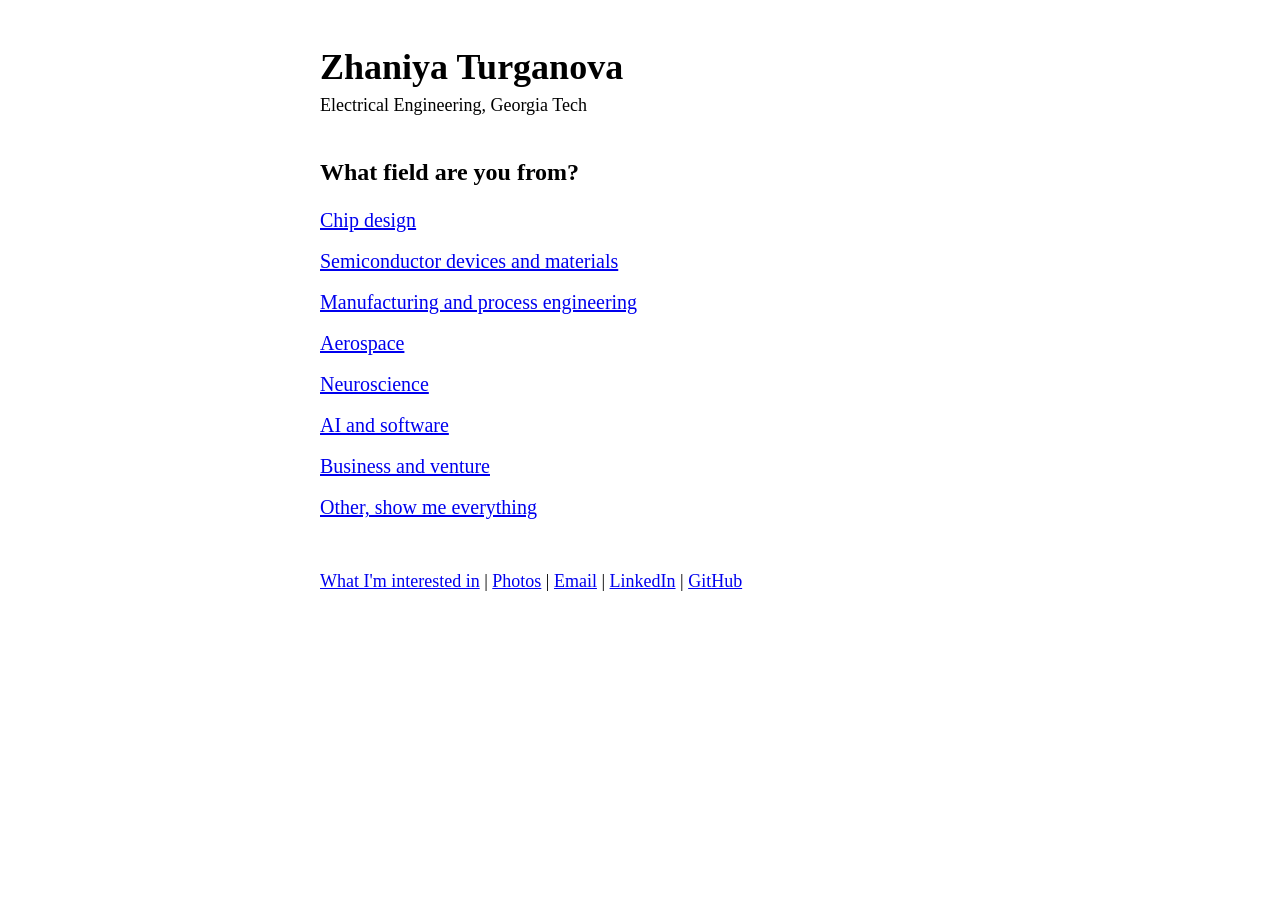
==== commit 5829bfe5: "Clearer layout: field sidebar, linked diagram, skills table Co-Authored-By: Claude Opus 5.5 <noreply" ====
--- a/index.html
+++ b/index.html
@@ -19,40 +19,118 @@
 </script>
 <link rel="canonical" href="https://zhaniyaturganova.com/">
 <style>
-body { margin: 32px auto 64px; padding: 0 20px; max-width: 640px; background: #fff; color: #000; font: 18px/1.45 "Times New Roman", Times, serif; }
-a { color: #0000ee; }
-a:visited { color: #551a8b; }
+body { margin: 0; background: #fff; color: #000; font: 18px/1.45 "Times New Roman", Times, serif; }
+a, summary .t { color: #0000ee; text-decoration: underline; }
+a:visited { color: #0000ee; }
 a:active { color: #ee0000; }
-h1 { font-size: 32px; line-height: 1.15; margin: 0 0 4px; }
-h2 { font-size: 22px; margin: 32px 0 8px; }
+h1 { font-size: 30px; line-height: 1.1; margin: 0 0 4px; }
+h1 a, h1 a:visited { color: #000; text-decoration: none; }
+h2 { font-size: 22px; line-height: 1.2; margin: 44px 0 12px; padding-top: 12px; border-top: 1px solid #000; }
 h4 { font-size: 18px; margin: 20px 0 6px; }
 h4 small { font-size: 16px; font-weight: normal; }
-p { margin: 0 0 14px; }
-ul, ol { margin: 0 0 14px; padding-left: 28px; }
+p { margin: 0 0 12px; }
+ul, ol { margin: 0 0 12px; padding-left: 26px; }
 li { margin-bottom: 7px; }
-summary { color: #0000ee; text-decoration: underline; cursor: pointer; list-style: none; }
+sub { line-height: 0; }
+[hidden] { display: none !important; }
+
+.home { max-width: 640px; margin: 0 auto; padding: 48px 20px; }
+.home h1 { font-size: 36px; }
+.home h2 { font-size: 24px; border: 0; padding: 0; margin: 40px 0 14px; }
+#ask { list-style: none; padding: 0; margin: 0 0 40px; }
+#ask li { margin: 0; }
+#ask a { display: inline-block; padding: 6px 0; font-size: 20px; }
+
+.page { display: grid; grid-template-columns: 210px minmax(0, 1fr); gap: 52px; max-width: 1120px; margin: 0 auto; padding: 36px 24px 80px; }
+.side { position: sticky; top: 36px; align-self: start; }
+.side h1 { font-size: 24px; }
+.side p { margin-bottom: 18px; }
+.side b { display: block; margin: 0 0 4px; }
+.side ul { list-style: none; padding: 0; margin: 0 0 22px; }
+.side li { margin: 0; }
+.side li a { display: block; padding: 3px 0; line-height: 1.25; }
+.side a[aria-current] { color: #000; font-weight: bold; text-decoration: none; }
+#pick { display: none; }
+
+#where { font-size: 32px; line-height: 1.1; margin: 0 0 8px; padding: 0; border: 0; }
+#where:focus { outline: none; }
+.jump a { margin-right: 18px; }
+.cols { display: grid; grid-template-columns: minmax(0, 1fr) 300px; gap: 36px; }
+.cols > figure { margin: 0; position: sticky; top: 36px; align-self: start; }
+figcaption { font-size: 15px; margin-top: 6px; }
+#work { padding-left: 30px; }
+#work > li { margin: 0 0 4px; padding: 5px 8px; scroll-margin-top: 16px; }
+#work > li.on { background: #ffffcc; }
+summary { cursor: pointer; list-style: none; position: relative; padding-right: 24px; }
 summary::-webkit-details-marker { display: none; }
-details[open] > summary { margin-bottom: 10px; }
-sub { line-height: 0; }
-img { width: auto; height: auto; max-width: 100%; max-height: 280px; border: 1px solid #000; }
-hr { margin: 32px 0 16px; }
-#ask li { margin-bottom: 10px; }
-#map { display: block; width: 100%; max-width: 440px; height: auto; margin: 8px 0 4px; }
-#map circle { fill: none; stroke: #000; stroke-width: 2; }
+summary::after { content: "+"; position: absolute; right: 0; top: -2px; font-size: 22px; }
+details[open] > summary::after { content: "−"; }
+summary .t { font-weight: bold; }
+summary .o { display: block; }
+.b { padding: 12px 0 8px; }
+.b ul { padding-left: 20px; }
+#skills { list-style: none; padding: 0; }
+#skills li { display: grid; grid-template-columns: 210px minmax(0, 1fr); gap: 24px; padding: 8px 0; margin: 0; }
+#skills li + li { border-top: 1px solid #ccc; }
+#map { display: block; width: 100%; height: auto; }
+#map circle { fill: none; stroke: #000; stroke-width: 2.5; }
 #map circle.on { fill: #000; fill-opacity: .08; }
 #map .hit { fill: transparent; stroke: none; }
-#map text { font: 34px "Times New Roman", Times, serif; }
-#map .d text { font-size: 38px; fill: #0000ee; text-anchor: middle; text-decoration: underline; }
-[hidden] { display: none; }
-@media print { #ask, #nav, #change { display: none; } }
+#map text { font: 44px "Times New Roman", Times, serif; }
+#map text.on { font-weight: bold; }
+#map .d { text-decoration: none; cursor: pointer; }
+#map .d text { font-size: 50px; fill: #0000ee; text-anchor: middle; text-decoration: underline; }
+#map .d.on .hit { fill: #ffff66; }
+.photos { display: grid; grid-template-columns: 1fr 1fr; gap: 24px; align-items: end; }
+.photos img { display: block; width: 100%; height: 220px; object-fit: contain; object-position: left bottom; }
+.photos p { margin: 0; }
+#interests-v div { max-width: 640px; }
+
+@media (max-width: 1000px) {
+  .cols { grid-template-columns: 1fr; gap: 8px; }
+  .cols > figure { position: static; max-width: 380px; }
+}
+@media (max-width: 740px) {
+  .page { display: block; padding: 20px 20px 64px; }
+  .side { position: static; padding-bottom: 16px; margin-bottom: 20px; border-bottom: 1px solid #000; }
+  .side p { margin-bottom: 10px; }
+  .side ul, .side b { display: none; }
+  #pick { display: block; margin-bottom: 12px; }
+  #pick select { display: block; width: 100%; margin-top: 4px; padding: 10px; font: 18px "Times New Roman", Times, serif; color: #000; background: #fff; border: 1px solid #000; border-radius: 0; }
+  #work { padding-left: 26px; }
+  #work > li { padding: 7px 0 7px 4px; }
+  #skills li { grid-template-columns: 1fr; gap: 0; }
+  .photos { grid-template-columns: 1fr; }
+  .photos img { height: auto; }
+}
+@media print { .side ul, .side b, #pick, .jump, .x, figure { display: none; } .page { display: block; } }
 </style>
 </head>
 <body>
+<div class="home" id="home" hidden>
 <h1>Zhaniya Turganova</h1>
 <p>Electrical Engineering, Georgia Tech</p>
-
-<div id="ask" hidden>
-<p style="margin-top:32px">What field are you from?</p>
+<h2>What field are you from?</h2>
+<ul id="ask">
+<li><a href="#chips">Chip design</a></li>
+<li><a href="#devices">Semiconductor devices and materials</a></li>
+<li><a href="#manufacturing">Manufacturing and process engineering</a></li>
+<li><a href="#aerospace">Aerospace</a></li>
+<li><a href="#neuro">Neuroscience</a></li>
+<li><a href="#software">AI and software</a></li>
+<li><a href="#business">Business and venture</a></li>
+<li><a href="#everything">Other, show me everything</a></li>
+</ul>
+<p><a href="#interests">What I'm interested in</a> | <a href="#photos">Photos</a> | <a href="mailto:zturganova3@gatech.edu">Email</a> | <a href="https://www.linkedin.com/in/janierlani">LinkedIn</a> | <a href="https://github.com/janierlani">GitHub</a></p>
+</div>
+
+<div class="page" id="page">
+<div class="side">
+<h1><a href="#">Zhaniya Turganova</a></h1>
+<p>Electrical Engineering, Georgia Tech</p>
+<label id="pick">Show me
+<select><optgroup label="Your field"><option value="chips">Chip design</option><option value="devices">Semiconductor devices and materials</option><option value="manufacturing">Manufacturing and process engineering</option><option value="aerospace">Aerospace</option><option value="neuro">Neuroscience</option><option value="software">AI and software</option><option value="business">Business and venture</option><option value="everything">Everything</option></optgroup><optgroup label="More"><option value="interests">What I'm interested in</option><option value="photos">Photos</option></optgroup></select></label>
+<b>Your field</b>
 <ul>
 <li><a href="#chips">Chip design</a></li>
 <li><a href="#devices">Semiconductor devices and materials</a></li>
@@ -61,24 +139,33 @@
 <li><a href="#neuro">Neuroscience</a></li>
 <li><a href="#software">AI and software</a></li>
 <li><a href="#business">Business and venture</a></li>
-<li><a href="#everything">Another field, or just looking</a></li>
+<li><a href="#everything">Everything</a></li>
+</ul>
+<b>More</b>
+<ul>
+<li><a href="#interests">What I'm interested in</a></li>
+<li><a href="#photos">Photos</a></li>
+</ul>
+<b>Contact</b>
+<ul>
+<li><a href="mailto:zturganova3@gatech.edu">Email</a></li><li><a href="https://www.linkedin.com/in/janierlani">LinkedIn</a></li><li><a href="https://github.com/janierlani">GitHub</a></li>
 </ul>
 </div>
 
-<div id="change" hidden><p><a href="#">Choose another field</a></p></div>
-
+<main>
+<h2 id="where" tabindex="-1">Everything</h2>
 <div id="main">
-<h2 id="where">Everything</h2>
-<svg id="map" viewBox="40 0 1030 905" role="group" aria-label="Diagram of fields; numbers match the list of work below"><circle data-c="materials" cx="360" cy="370" r="250"/><circle data-c="electrical" cx="680" cy="330" r="230"/><circle data-c="aerospace" cx="480" cy="650" r="225"/><circle data-c="neuroscience" cx="800" cy="680" r="180"/><circle data-c="venture" cx="560" cy="140" r="130"/><text class="f" data-c="materials" x="60" y="150">Materials</text><text class="f" data-c="electrical" x="880" y="170">Electrical</text><text class="f" data-c="aerospace" x="165" y="850">Aerospace</text><text class="f" data-c="neuroscience" x="860" y="885">Neuroscience</text><text class="f" data-c="venture" x="690" y="40">Venture</text><a class="d" data-k="ferroelectric" href="#" tabindex="0"><circle class="hit" cx="525" cy="285" r="38"/><text x="525" y="298"></text></a><a class="d" data-k="silicon-jackets" href="#" tabindex="0"><circle class="hit" cx="762" cy="282" r="38"/><text x="762" y="295"></text></a><a class="d" data-k="facchetti" href="#" tabindex="0"><circle class="hit" cx="520" cy="375" r="38"/><text x="520" y="388"></text></a><a class="d" data-k="piper" href="#" tabindex="0"><circle class="hit" cx="355" cy="520" r="38"/><text x="355" y="533"></text></a><a class="d" data-k="kacher" href="#" tabindex="0"><circle class="hit" cx="460" cy="180" r="38"/><text x="460" y="193"></text></a><a class="d" data-k="mil-lab" href="#" tabindex="0"><circle class="hit" cx="255" cy="455" r="38"/><text x="255" y="468"></text></a><a class="d" data-k="hytech" href="#" tabindex="0"><circle class="hit" cx="800" cy="400" r="38"/><text x="800" y="413"></text></a><a class="d" data-k="unisat" href="#" tabindex="0"><circle class="hit" cx="615" cy="505" r="38"/><text x="615" y="518"></text></a><a class="d" data-k="united-space-school" href="#" tabindex="0"><circle class="hit" cx="400" cy="590" r="38"/><text x="400" y="603"></text></a><a class="d" data-k="lunar" href="#" tabindex="0"><circle class="hit" cx="480" cy="545" r="38"/><text x="480" y="558"></text></a><a class="d" data-k="lunar" href="#" tabindex="0"><circle class="hit" cx="490" cy="775" r="38"/><text x="490" y="788"></text></a><a class="d" data-k="ai-chatbots" href="#" tabindex="0"><circle class="hit" cx="663" cy="625" r="38"/><text x="663" y="638"></text></a><a class="d" data-k="neuroeconomics" href="#" tabindex="0"><circle class="hit" cx="663" cy="705" r="38"/><text x="663" y="718"></text></a><a class="d" data-k="neuropathic" href="#" tabindex="0"><circle class="hit" cx="840" cy="760" r="38"/><text x="840" y="773"></text></a><a class="d" data-k="yale" href="#" tabindex="0"><circle class="hit" cx="850" cy="620" r="38"/><text x="850" y="633"></text></a><a class="d" data-k="upenn-mt" href="#" tabindex="0"><circle class="hit" cx="605" cy="75" r="38"/><text x="605" y="88"></text></a></svg>
-
-<h2>Work</h2>
+<p class="jump"><a href="#" data-j="work">Work</a> <a href="#" data-j="skills">Skills</a> <a href="#" data-j="papers">Papers</a> <a href="#" data-j="honors">Honors</a> <a href="#" data-j="education">Education</a></p>
+
+<h2 id="j-work">Work</h2>
+<div class="cols">
 <ol id="work">
-<li data-f="chips devices neuro" data-k="ferroelectric"><details><summary>2D ferroelectrics, Garten Lab &amp; Heterostructure VIP (2026–present)</summary>
+<li data-f="chips devices neuro" data-k="ferroelectric" id="w-ferroelectric"><details><summary><span class="t">2D ferroelectrics</span><span class="o">Garten Lab &amp; Heterostructure VIP, 2026 to present</span></summary>
+<div class="b">
         <h4>Ferroelectric Devices</h4>
         <p>Undergraduate Researcher · Garten Laboratory, Georgia Institute of Technology · August 2026 – Present</p>
         <h4>MBE Growth &amp; 2D Materials</h4>
         <p>Undergraduate Researcher · 2D Heterostructure Vertically Integrated Project (VIP), Georgia Institute of Technology · January – May 2026</p>
-        <p><strong>Skills &amp; concepts:</strong> Two-dimensional semiconductors; In<sub>x</sub>Se<sub>y</sub>; molecular beam epitaxy (MBE) literature and process research; SolidWorks; 3D CAD; deposition-mask design; mechanical exfoliation; flake transfer; automated laboratory tooling; Arduino-based control; sapphire and silicon substrates; growth flux ratios; substrate temperature; phase stabilization; in-situ machine learning and artificial intelligence for growth-process control.</p>
         <section>
           <ul>
             <li>Built an automated tool for mechanical exfoliation and transfer of In<sub>x</sub>Se<sub>y</sub> flakes from sapphire onto silicon, incorporating Arduino-based actuation/control.</li>
@@ -88,10 +175,13 @@
           </ul>
           <p><strong>Scope:</strong> Tool construction, mask design, and growth-method research.</p>
         </section>
-</details></li>
-<li data-f="chips devices software" data-k="silicon-jackets"><details><summary>Physical design, Silicon Jackets</summary>
+<p><strong>Skills &amp; concepts:</strong> Two-dimensional semiconductors; In<sub>x</sub>Se<sub>y</sub>; molecular beam epitaxy (MBE) literature and process research; SolidWorks; 3D CAD; deposition-mask design; mechanical exfoliation; flake transfer; automated laboratory tooling; Arduino-based control; sapphire and silicon substrates; growth flux ratios; substrate temperature; phase stabilization; in-situ machine learning and artificial intelligence for growth-process control.</p>
+
+<p><a href="#" class="x">Close</a></p>
+</div></details></li>
+<li data-f="chips devices software" data-k="silicon-jackets" id="w-silicon-jackets"><details><summary><span class="t">Physical design</span><span class="o">Silicon Jackets</span></summary>
+<div class="b">
         <p>Physical Design Engineer · Silicon Jackets, Georgia Institute of Technology</p>
-        <p><strong>Skills &amp; concepts:</strong> Digital hardware design; RTL-to-GDSII; SystemVerilog; SRAM macro integration; Cadence Genus; Innovus; Tempus; Virtuoso; Pegasus; Xcelium; IMC; KLayout; OpenROAD; OpenLane; SKY130; synthesis; floorplanning; power distribution network (PDN) design; placement; clock tree synthesis (CTS); routing; static timing analysis (STA); timing closure; Synopsys Design Constraints (SDC); worst negative slack (WNS); total negative slack (TNS); design rule checking (DRC); layout-versus-schematic (LVS); SRAM compiler views; GDS; LEF; SPICE; Liberty timing models; verification scripting; Tcl; Python; UVM-style constrained-random testing; functional coverage.</p>
         <section>
           <h4>64-bit SRAM-Backed Datapath: RTL-to-GDSII</h4>
           <ul>
@@ -128,10 +218,13 @@
           </ul>
         </section>
         <p><a href="https://janierlani.github.io/sj_project">View project page</a></p>
-</details></li>
-<li data-f="chips devices neuro" data-k="facchetti"><details><summary>Organic semiconductor devices, Facchetti Lab</summary>
+<p><strong>Skills &amp; concepts:</strong> Digital hardware design; RTL-to-GDSII; SystemVerilog; SRAM macro integration; Cadence Genus; Innovus; Tempus; Virtuoso; Pegasus; Xcelium; IMC; KLayout; OpenROAD; OpenLane; SKY130; synthesis; floorplanning; power distribution network (PDN) design; placement; clock tree synthesis (CTS); routing; static timing analysis (STA); timing closure; Synopsys Design Constraints (SDC); worst negative slack (WNS); total negative slack (TNS); design rule checking (DRC); layout-versus-schematic (LVS); SRAM compiler views; GDS; LEF; SPICE; Liberty timing models; verification scripting; Tcl; Python; UVM-style constrained-random testing; functional coverage.</p>
+
+<p><a href="#" class="x">Close</a></p>
+</div></details></li>
+<li data-f="chips devices neuro" data-k="facchetti" id="w-facchetti"><details><summary><span class="t">Organic semiconductor devices</span><span class="o">Facchetti Lab</span></summary>
+<div class="b">
         <p>Undergraduate Researcher · Facchetti Laboratory, Georgia Institute of Technology</p>
-        <p><strong>Skills &amp; concepts:</strong> Cleanroom semiconductor fabrication; organic thin-film transistors (OTFTs); photolithography; mask alignment; electron-beam gold evaporation; spin coating of conducting polymers; Signatone probe station; transistor electrical characterization; transfer curves; transconductance; n-type and p-type behavior; electrolyte-gated transistor physics; organic electrochemical transistors; neuromorphic hardware concepts.</p>
         <section>
           <ul>
             <li>Fabricated organic thin-film transistor structures through photolithographic mask alignment, electron-beam evaporation of gold electrodes, and spin coating of conducting polymers.</li>
@@ -140,14 +233,19 @@
             <li>Studied electrolyte-gated transistor physics and potential neuromorphic applications of organic electrochemical transistors.</li>
           </ul>
         </section>
-</details></li>
-<li data-f="manufacturing aerospace" data-k="piper"><details><summary>Materials &amp; Process Engineering Intern, Piper Aircraft (2026)</summary>
+<p><strong>Skills &amp; concepts:</strong> Cleanroom semiconductor fabrication; organic thin-film transistors (OTFTs); photolithography; mask alignment; electron-beam gold evaporation; spin coating of conducting polymers; Signatone probe station; transistor electrical characterization; transfer curves; transconductance; n-type and p-type behavior; electrolyte-gated transistor physics; organic electrochemical transistors; neuromorphic hardware concepts.</p>
+
+<p><a href="#" class="x">Close</a></p>
+</div></details></li>
+<li data-f="manufacturing aerospace" data-k="piper" id="w-piper"><details><summary><span class="t">Materials &amp; Process Engineering Intern</span><span class="o">Piper Aircraft, 2026</span></summary>
+<div class="b">
         <p>Materials &amp; Process Engineering Intern · Piper Aircraft · Vero Beach, Florida, USA · June – August 2026</p>
-</details></li>
-<li data-f="devices manufacturing business" data-k="kacher"><details><summary>Sustainable steel &amp; commercialization, Kacher Lab</summary>
+<p><a href="#" class="x">Close</a></p>
+</div></details></li>
+<li data-f="devices manufacturing business" data-k="kacher" id="w-kacher"><details><summary><span class="t">Sustainable steel &amp; commercialization</span><span class="o">Kacher Lab</span></summary>
+<div class="b">
         <p>Undergraduate Researcher · Kacher Laboratory, Georgia Institute of Technology</p>
         <p>ARPA-E-funded ROSIE sustainable steel research</p>
-        <p><strong>Skills &amp; concepts:</strong> Thermogravimetric analysis (TGA); differential scanning calorimetry (DSC); hydrogen reduction of iron oxide; phase transformations; thermal analysis; reduction mass loss; scanning electron microscopy (SEM); energy-dispersive X-ray spectroscopy (EDS); metallographic preparation; casting; heat treatment; sectioning; mounting; grinding; polishing; stainless-steel density measurements; ImageJ grain-size analysis; microstructural feature extraction; customer discovery; technical commercialization; ultra-high-purity (UHP) semiconductor gas delivery systems; hydrogen precooling heat exchangers.</p>
         <section>
           <ul>
             <li>Perform TGA and DSC measurements to characterize thermal behavior and phase transformations during hydrogen reduction of iron oxide for the ARPA-E ROSIE project.</li>
@@ -160,10 +258,13 @@
             <li>Lead customer-discovery and market-validation work, holding technical/commercial conversations with engineering teams at NASA and Blue Origin to identify requirements and potential applications.</li>
           </ul>
         </section>
-</details></li>
-<li data-f="devices manufacturing" data-k="mil-lab"><details><summary>Materials characterization, Materials Innovation &amp; Learning Lab</summary>
+<p><strong>Skills &amp; concepts:</strong> Thermogravimetric analysis (TGA); differential scanning calorimetry (DSC); hydrogen reduction of iron oxide; phase transformations; thermal analysis; reduction mass loss; scanning electron microscopy (SEM); energy-dispersive X-ray spectroscopy (EDS); metallographic preparation; casting; heat treatment; sectioning; mounting; grinding; polishing; stainless-steel density measurements; ImageJ grain-size analysis; microstructural feature extraction; customer discovery; technical commercialization; ultra-high-purity (UHP) semiconductor gas delivery systems; hydrogen precooling heat exchangers.</p>
+
+<p><a href="#" class="x">Close</a></p>
+</div></details></li>
+<li data-f="devices manufacturing" data-k="mil-lab" id="w-mil-lab"><details><summary><span class="t">Materials characterization</span><span class="o">Materials Innovation &amp; Learning Lab</span></summary>
+<div class="b">
         <p>Laboratory Staff · Materials Innovation &amp; Learning Lab, Georgia Institute of Technology</p>
-        <p><strong>Skills &amp; instruments:</strong> Instron mechanical testers; Mark-10 force measurement; microhardness testing; DSC; TGA; infrared thermography; UV–Vis spectrophotometry; contact-angle goniometry; specimen preparation; equipment setup; instrument maintenance; laboratory procedures; user training.</p>
         <section>
           <ul>
             <li>Support laboratory users in operating Instron and Mark-10 mechanical testing systems, microhardness testers, DSC/TGA systems, infrared cameras, UV–Vis spectrophotometers, and contact-angle goniometers.</li>
@@ -171,10 +272,13 @@
             <li>Provide user support and training on instrumentation and standard laboratory procedures.</li>
           </ul>
         </section>
-</details></li>
-<li data-f="chips manufacturing" data-k="hytech"><details><summary>Low-voltage electronics, HyTech Racing, Formula SAE</summary>
+<p><strong>Skills &amp; instruments:</strong> Instron mechanical testers; Mark-10 force measurement; microhardness testing; DSC; TGA; infrared thermography; UV–Vis spectrophotometry; contact-angle goniometry; specimen preparation; equipment setup; instrument maintenance; laboratory procedures; user training.</p>
+
+<p><a href="#" class="x">Close</a></p>
+</div></details></li>
+<li data-f="chips manufacturing" data-k="hytech" id="w-hytech"><details><summary><span class="t">Low-voltage electronics</span><span class="o">HyTech Racing, Formula SAE</span></summary>
+<div class="b">
         <p>Low-Voltage Electrical Engineer · HyTech Racing, Formula SAE, Georgia Institute of Technology</p>
-        <p><strong>Skills &amp; concepts:</strong> Altium Designer; schematic capture; component libraries; custom schematic symbols; SOIC-8 footprints; two-layer PCB design; PCB placement and routing; LM555 timer; astable oscillator topology; RC timing calculations; 2–5 Hz flashing circuits; LEDs; 0603 surface-mount packages; USB-C 5 V input; device-side USB-C configuration; decoupling; GND planes; 5 mil trace widths; solder-mask apertures; board mechanical constraints; JLCPCB design rules; Formula SAE Ready-to-Move requirements; op-amps; MOSFETs; analog-to-digital converters; microcontrollers; comparator design.</p>
         <section>
           <h4>Formula SAE Ready-to-Move (RTM) Indicator PCB</h4>
           <ul>
@@ -192,11 +296,14 @@
           </ul>
           <p><strong>Development stage:</strong> PCB designed and design-rule checked.</p>
         </section>
-</details></li>
-<li data-f="aerospace" data-k="united-space-school"><details><summary>Mars mission materials selection, United Space School (2025)</summary>
+<p><strong>Skills &amp; concepts:</strong> Altium Designer; schematic capture; component libraries; custom schematic symbols; SOIC-8 footprints; two-layer PCB design; PCB placement and routing; LM555 timer; astable oscillator topology; RC timing calculations; 2–5 Hz flashing circuits; LEDs; 0603 surface-mount packages; USB-C 5 V input; device-side USB-C configuration; decoupling; GND planes; 5 mil trace widths; solder-mask apertures; board mechanical constraints; JLCPCB design rules; Formula SAE Ready-to-Move requirements; op-amps; MOSFETs; analog-to-digital converters; microcontrollers; comparator design.</p>
+
+<p><a href="#" class="x">Close</a></p>
+</div></details></li>
+<li data-f="aerospace" data-k="united-space-school" id="w-united-space-school"><details><summary><span class="t">Mars mission materials selection</span><span class="o">United Space School, 2025</span></summary>
+<div class="b">
         <p>Materials Selection Lead · United Space School, conducted in connection with the NASA Johnson Space Center community · April – August 2025</p>
         <p><strong>Selection:</strong> 1 of 40 international delegates; sole representative of Kazakhstan</p>
-        <p><strong>Skills &amp; concepts:</strong> Thermal protection systems (TPS); atmospheric entry; inflatable aerodynamic decelerators; crewed Mars landers; carbon–carbon composites; refractory metal alloys; high-temperature structural materials; thermal conductivity; ablation resistance; specific mass; aerothermal loading; CAD; computational fluid dynamics (CFD); thermal analysis; thermal-structural material selection.</p>
         <section>
           <ul>
             <li>Led materials-selection work for thermal protection systems on <strong>inflatable aerodynamic decelerators and crewed Mars landers</strong> during an interdisciplinary Mars mission design program.</li>
@@ -205,21 +312,27 @@
           </ul>
           <p><strong>Program:</strong> An educational Mars mission design program.</p>
         </section>
-</details></li>
-<li data-f="chips aerospace" data-k="unisat"><details><summary>Nanosatellite engineering, UniSAT (2024)</summary>
+<p><strong>Skills &amp; concepts:</strong> Thermal protection systems (TPS); atmospheric entry; inflatable aerodynamic decelerators; crewed Mars landers; carbon–carbon composites; refractory metal alloys; high-temperature structural materials; thermal conductivity; ablation resistance; specific mass; aerothermal loading; CAD; computational fluid dynamics (CFD); thermal analysis; thermal-structural material selection.</p>
+
+<p><a href="#" class="x">Close</a></p>
+</div></details></li>
+<li data-f="chips aerospace" data-k="unisat" id="w-unisat"><details><summary><span class="t">Nanosatellite engineering</span><span class="o">UniSAT, 2024</span></summary>
+<div class="b">
         <p>Selected Participant · UniSAT Nano-Satellite Programme · 2024</p>
         <p><strong>Selection:</strong> 1 of 20 participants</p>
-        <p><strong>Skills &amp; concepts:</strong> Nanosatellite assembly; spacecraft subsystems; 3D CAD modeling; PCB design; Internet of Things (IoT); onboard data acquisition; sensors; spacecraft instrumentation; embedded-system integration.</p>
         <section>
           <ul>
             <li>Participated in nanosatellite assembly and subsystem development, using 3D CAD models and PCB/IoT design concepts in spacecraft hardware integration.</li>
             <li>Designed and tested onboard data-collection sensors for nanosatellite instrumentation and sensing applications.</li>
           </ul>
         </section>
-</details></li>
-<li data-f="manufacturing aerospace" data-k="lunar"><details><summary>Lunar habitat materials &amp; structures, Nazarbayev University (2024–25)</summary>
+<p><strong>Skills &amp; concepts:</strong> Nanosatellite assembly; spacecraft subsystems; 3D CAD modeling; PCB design; Internet of Things (IoT); onboard data acquisition; sensors; spacecraft instrumentation; embedded-system integration.</p>
+
+<p><a href="#" class="x">Close</a></p>
+</div></details></li>
+<li data-f="manufacturing aerospace" data-k="lunar" id="w-lunar"><details><summary><span class="t">Lunar habitat materials &amp; structures</span><span class="o">Nazarbayev University, 2024–25</span></summary>
+<div class="b">
         <p>Researcher · Nazarbayev University · August 2024 – April 2025</p>
-        <p><strong>Skills &amp; concepts:</strong> Alkali-activated aluminosilicate binders; geopolymers; metakaolin; sodium hydroxide activators; 1–4 M NaOH solutions; setting-time measurements; penetration testing; compressive strength testing; geopolymerization; curing; lunar regolith; lunar in-situ resource utilization (ISRU); low-water construction; additive manufacturing; lunar habitat design; Lagrange multiplier optimization; Taylor-series approximation; sensitivity analysis.</p>
         <section data-part="geopolymer">
           <h4>Lunar Regolith Geopolymer Concrete: Materials Processing &amp; Mechanical Characterization</h4>
           <ul>
@@ -243,11 +356,14 @@
             <li>Used <strong>Taylor-series approximations</strong> and <strong>sensitivity analysis</strong> to examine the effects of dimensional tolerances on geometries proposed for 3D-printed lunar dome structures.</li>
           </ul>
         </section>
-</details></li>
-<li data-f="aerospace neuro software" data-k="ai-chatbots"><details><summary>AI for space missions, University of Hawai‘i at Mānoa (2023–24)</summary>
+<p><strong>Skills &amp; concepts:</strong> Alkali-activated aluminosilicate binders; geopolymers; metakaolin; sodium hydroxide activators; 1–4 M NaOH solutions; setting-time measurements; penetration testing; compressive strength testing; geopolymerization; curing; lunar regolith; lunar in-situ resource utilization (ISRU); low-water construction; additive manufacturing; lunar habitat design; Lagrange multiplier optimization; Taylor-series approximation; sensitivity analysis.</p>
+
+<p><a href="#" class="x">Close</a></p>
+</div></details></li>
+<li data-f="aerospace neuro software" data-k="ai-chatbots" id="w-ai-chatbots"><details><summary><span class="t">AI for space missions</span><span class="o">University of Hawai‘i at Mānoa, 2023–24</span></summary>
+<div class="b">
         <p>AI Researcher · University of Hawai‘i at Mānoa · 2023–2024</p>
         <p><strong>Research mentorship:</strong> Dr. Peter Washington; additional guidance from <strong>Dr. Kimberly Binsted</strong>, University of Hawai‘i at Mānoa professor and principal investigator of NASA-funded Hawai‘i Space Exploration Analog and Simulation (HI-SEAS).</p>
-        <p><strong>Skills &amp; concepts:</strong> Large language models (LLMs); Alpaca-7B; domain fine-tuning; psychologist–patient conversational data; natural language generation; contextual response generation; web-interface development; speech-to-text interaction; audio responses; human–computer interaction (HCI); embodied human–robot interaction; user-experience testing; IRB-approved human-subjects research; semi-structured interviews; qualitative thematic analysis; independent coding and adjudication; conversational memory; communication delay; human factors for isolated and confined environments.</p>
         <section>
           <h4>LorelAI: Conversational AI for Long-Duration Space Missions</h4>
           <ul>
@@ -267,11 +383,14 @@
           </ul>
           <p><strong>Scope:</strong> Small pilot study (n = 8) with former HI-SEAS analog participants and space-communications specialists.</p>
         </section>
-</details></li>
-<li data-f="neuro" data-k="neuropathic"><details><summary>Neuropathic pain, Lumiere Research Foundation (2024)</summary>
+<p><strong>Skills &amp; concepts:</strong> Large language models (LLMs); Alpaca-7B; domain fine-tuning; psychologist–patient conversational data; natural language generation; contextual response generation; web-interface development; speech-to-text interaction; audio responses; human–computer interaction (HCI); embodied human–robot interaction; user-experience testing; IRB-approved human-subjects research; semi-structured interviews; qualitative thematic analysis; independent coding and adjudication; conversational memory; communication delay; human factors for isolated and confined environments.</p>
+
+<p><a href="#" class="x">Close</a></p>
+</div></details></li>
+<li data-f="neuro" data-k="neuropathic" id="w-neuropathic"><details><summary><span class="t">Neuropathic pain</span><span class="o">Lumiere Research Foundation, 2024</span></summary>
+<div class="b">
         <p>Researcher · Lumiere Research Foundation · Published 2024</p>
         <p><strong>Research mentorship:</strong> Georgetown University; Dr. Safwan Hyder</p>
-        <p><strong>Skills &amp; concepts:</strong> Peer-reviewed literature synthesis; scientific writing; peripheral and central sensitization; TRP ion channels; voltage-gated sodium (Nav) channels; ectopic neuronal firing; collateral sprouting; sympathetic–sensory coupling; NMDA-mediated plasticity; spinal cord reorganization; microglia; astrocytes; neuroinflammation; spinal cord stimulation; dorsal root ganglion (DRG) stimulation; pharmacological pain treatment.</p>
         <section>
           <ul>
             <li>Received a Lumiere Inclusion Foundation research scholarship.</li>
@@ -282,11 +401,14 @@
           </ul>
           <p><strong>Research type:</strong> Literature review and synthesis.</p>
         </section>
-</details></li>
-<li data-f="aerospace neuro" data-k="neuroeconomics"><details><summary>Neuroeconomics in spaceflight, Cambridge Centre for International Research</summary>
+<p><strong>Skills &amp; concepts:</strong> Peer-reviewed literature synthesis; scientific writing; peripheral and central sensitization; TRP ion channels; voltage-gated sodium (Nav) channels; ectopic neuronal firing; collateral sprouting; sympathetic–sensory coupling; NMDA-mediated plasticity; spinal cord reorganization; microglia; astrocytes; neuroinflammation; spinal cord stimulation; dorsal root ganglion (DRG) stimulation; pharmacological pain treatment.</p>
+
+<p><a href="#" class="x">Close</a></p>
+</div></details></li>
+<li data-f="aerospace neuro" data-k="neuroeconomics" id="w-neuroeconomics"><details><summary><span class="t">Neuroeconomics in spaceflight</span><span class="o">Cambridge Centre for International Research</span></summary>
+<div class="b">
         <p>Researcher · Cambridge Centre for International Research</p>
         <p><strong>Research mentorship:</strong> Dartmouth University professor</p>
-        <p><strong>Skills &amp; concepts:</strong> Neuroeconomics; prospect theory; subjective value functions; probability weighting; decision framing; reward valuation; decision-making under uncertainty; nucleus accumbens (NAcc); dorsal anterior cingulate cortex (dACC); ventromedial prefrontal cortex (vmPFC); microgravity-associated neurophysiology; striatal dopamine D1/D2 receptor signaling; risk perception; scientific literature synthesis.</p>
         <section>
           <ul>
             <li>Received a research scholarship for an independent investigation into astronaut decision-making under spaceflight-associated neurophysiological conditions.</li>
@@ -297,11 +419,14 @@
           </ul>
           <p><strong>Research type:</strong> Independent theoretical and literature research.</p>
         </section>
-</details></li>
-<li data-f="neuro" data-k="yale"><details><summary>ALS research proposal, Yale Young Global Scholars (2023)</summary>
+<p><strong>Skills &amp; concepts:</strong> Neuroeconomics; prospect theory; subjective value functions; probability weighting; decision framing; reward valuation; decision-making under uncertainty; nucleus accumbens (NAcc); dorsal anterior cingulate cortex (dACC); ventromedial prefrontal cortex (vmPFC); microgravity-associated neurophysiology; striatal dopamine D1/D2 receptor signaling; risk perception; scientific literature synthesis.</p>
+
+<p><a href="#" class="x">Close</a></p>
+</div></details></li>
+<li data-f="neuro" data-k="yale" id="w-yale"><details><summary><span class="t">ALS research proposal</span><span class="o">Yale Young Global Scholars, 2023</span></summary>
+<div class="b">
         <p>Participant · Yale Young Global Scholars, Yale University · 2023</p>
         <p><strong>Selection:</strong> Drawn from an international applicant pool of more than 8,500</p>
-        <p><strong>Skills &amp; concepts:</strong> Molecular genetics; C9ORF72; amyotrophic lateral sclerosis (ALS); neurodegenerative mechanisms; scientific proposal writing; interdisciplinary STEM teamwork.</p>
         <section>
           <ul>
             <li>Developed a research proposal examining <strong>C9ORF72 gene inhibition</strong> as a possible therapeutic avenue for <strong>amyotrophic lateral sclerosis (ALS)</strong>.</li>
@@ -309,10 +434,13 @@
             <li>Participated in advanced science and technology seminars and collaborated with an international team on a capstone research project.</li>
           </ul>
         </section>
-</details></li>
-<li data-f="software business" data-k="upenn-mt"><details><summary>iOS prototype &amp; venture, M&amp;T Summer Institute, Penn (2024)</summary>
+<p><strong>Skills &amp; concepts:</strong> Molecular genetics; C9ORF72; amyotrophic lateral sclerosis (ALS); neurodegenerative mechanisms; scientific proposal writing; interdisciplinary STEM teamwork.</p>
+
+<p><a href="#" class="x">Close</a></p>
+</div></details></li>
+<li data-f="software business" data-k="upenn-mt" id="w-upenn-mt"><details><summary><span class="t">iOS prototype &amp; venture</span><span class="o">M&amp;T Summer Institute, Penn, 2024</span></summary>
+<div class="b">
         <p>Software Engineer &amp; UI/UX Designer · Management &amp; Technology Summer Institute, Penn Engineering &amp; Wharton, University of Pennsylvania · July – August 2024</p>
-        <p><strong>Skills &amp; concepts:</strong> Swift; iOS application prototyping; user-interface design; user-experience design; screen layouts; application navigation; product strategy; business-model development; startup formation; market sizing; unit economics; company valuation; capital markets; IPO simulation.</p>
         <section>
           <h4>Smart Dog Collar iOS Application and Venture</h4>
           <ul>
@@ -323,47 +451,55 @@
             <li>Completed a <strong>Google IPO simulation at Morgan Stanley's New York headquarters</strong>, studying technology-company valuation, public offerings, capital markets, and investment banking.</li>
           </ul>
         </section>
-</details></li>
+<p><strong>Skills &amp; concepts:</strong> Swift; iOS application prototyping; user-interface design; user-experience design; screen layouts; application navigation; product strategy; business-model development; startup formation; market sizing; unit economics; company valuation; capital markets; IPO simulation.</p>
+
+<p><a href="#" class="x">Close</a></p>
+</div></details></li>
 </ol>
-
-<h2>Skills</h2>
+<figure>
+<svg id="map" viewBox="20 -10 1130 925" role="group" aria-label="Where each item sits across my fields"><circle data-c="materials" cx="360" cy="370" r="250"/><circle data-c="electrical" cx="680" cy="330" r="230"/><circle data-c="aerospace" cx="480" cy="650" r="225"/><circle data-c="neuroscience" cx="800" cy="680" r="180"/><circle data-c="venture" cx="560" cy="140" r="130"/><text class="f" data-c="materials" x="60" y="150">Materials</text><text class="f" data-c="electrical" x="880" y="170">Electrical</text><text class="f" data-c="aerospace" x="165" y="850">Aerospace</text><text class="f" data-c="neuroscience" x="860" y="885">Neuroscience</text><text class="f" data-c="venture" x="690" y="40">Venture</text><a class="d" data-k="ferroelectric" href="#" tabindex="0"><circle class="hit" cx="525" cy="285" r="38"/><text x="525" y="298"></text></a><a class="d" data-k="silicon-jackets" href="#" tabindex="0"><circle class="hit" cx="762" cy="282" r="38"/><text x="762" y="295"></text></a><a class="d" data-k="facchetti" href="#" tabindex="0"><circle class="hit" cx="520" cy="375" r="38"/><text x="520" y="388"></text></a><a class="d" data-k="piper" href="#" tabindex="0"><circle class="hit" cx="355" cy="520" r="38"/><text x="355" y="533"></text></a><a class="d" data-k="kacher" href="#" tabindex="0"><circle class="hit" cx="460" cy="180" r="38"/><text x="460" y="193"></text></a><a class="d" data-k="mil-lab" href="#" tabindex="0"><circle class="hit" cx="255" cy="455" r="38"/><text x="255" y="468"></text></a><a class="d" data-k="hytech" href="#" tabindex="0"><circle class="hit" cx="800" cy="400" r="38"/><text x="800" y="413"></text></a><a class="d" data-k="unisat" href="#" tabindex="0"><circle class="hit" cx="615" cy="505" r="38"/><text x="615" y="518"></text></a><a class="d" data-k="united-space-school" href="#" tabindex="0"><circle class="hit" cx="400" cy="590" r="38"/><text x="400" y="603"></text></a><a class="d" data-k="lunar" href="#" tabindex="0"><circle class="hit" cx="480" cy="545" r="38"/><text x="480" y="558"></text></a><a class="d" data-k="lunar" href="#" tabindex="0"><circle class="hit" cx="490" cy="775" r="38"/><text x="490" y="788"></text></a><a class="d" data-k="ai-chatbots" href="#" tabindex="0"><circle class="hit" cx="663" cy="625" r="38"/><text x="663" y="638"></text></a><a class="d" data-k="neuroeconomics" href="#" tabindex="0"><circle class="hit" cx="663" cy="705" r="38"/><text x="663" y="718"></text></a><a class="d" data-k="neuropathic" href="#" tabindex="0"><circle class="hit" cx="840" cy="760" r="38"/><text x="840" y="773"></text></a><a class="d" data-k="yale" href="#" tabindex="0"><circle class="hit" cx="850" cy="620" r="38"/><text x="850" y="633"></text></a><a class="d" data-k="upenn-mt" href="#" tabindex="0"><circle class="hit" cx="605" cy="75" r="38"/><text x="605" y="88"></text></a></svg>
+<figcaption>Where each item sits across my fields. Select a number to open it.</figcaption>
+</figure>
+</div>
+
+<h2 id="j-skills">Skills</h2>
 <ul id="skills">
-<li data-f="chips" data-n="HDL &amp; Verification"><b>HDL &amp; Verification:</b> SystemVerilog, Verilog, SystemVerilog Assertions (SVA), UVM-Style Testbench Architecture, Constrained-Random Verification, Functional Coverage, Finite-State Machine Design, RTL Development.</li>
-<li data-f="chips" data-n="Electronic Design Automation (EDA)"><b>Electronic Design Automation (EDA):</b> Cadence Genus, Innovus, Innovus Stylus, Tempus, Virtuoso, Pegasus, Xcelium, IMC, OpenROAD, OpenLane, KLayout.</li>
-<li data-f="chips" data-n="Digital Physical Design"><b>Digital Physical Design:</b> RTL-to-GDSII, Logic Synthesis, Floorplanning, Placement, Clock Tree Synthesis (CTS), Static Timing Analysis (STA), Timing Closure, Power Distribution Network (PDN) Design, Routing, Macro-Aware Routing, DRC/LVS, Physical Signoff.</li>
-<li data-f="chips" data-n="Memory &amp; Design Integration"><b>Memory &amp; Design Integration:</b> SRAM Macro Integration, SRAM Compiler Qualification, GDSII, LEF/DEF, SPICE Netlists, Liberty Timing Models, SDC Constraints, PDK Integration, SKY130.</li>
-<li data-f="chips software" data-n="Design Automation"><b>Design Automation:</b> Tcl, Python, EDA Flow Scripting, Timing Report Analysis, DRC/LVS Automation.</li>
-<li data-f="devices" data-n="Thin-Film Deposition"><b>Thin-Film Deposition:</b> Physical Vapor Deposition (PVD), Chemical Vapor Deposition (CVD), Electron-Beam Evaporation, Spin Coating, Molecular Beam Epitaxy (MBE) Growth Process Research, Ultrahigh-Vacuum (UHV) Concepts.</li>
-<li data-f="devices neuro" data-n="Microfabrication"><b>Microfabrication:</b> Photolithography, Mask Alignment, Metal Lift-Off, Wet/Dry Etching, Wet Cleaning, Alkaline Processing, Oxygen Plasma Treatment, Mechanical Exfoliation, 2D Material Transfer.</li>
-<li data-f="devices" data-n="Semiconductor Materials"><b>Semiconductor Materials:</b> In<sub>x</sub>Se<sub>y</sub>, In<sub>2</sub>Se<sub>3</sub>, SnSe, Two-Dimensional Semiconductors, Van der Waals Heterostructures, Ferroelectric Materials, Organic Semiconductors, Conducting Polymers.</li>
-<li data-f="devices" data-n="Device Physics &amp; Fabrication"><b>Device Physics &amp; Fabrication:</b> Ferroelectric Tunnel Junctions, Organic Thin-Film Transistors, Electrolyte-Gated Transistors, Semiconductor Band Diagrams, Electron Transport, Tunneling Behavior, Thin-Film Nucleation, Crystal Phase Control, Substrate Preparation.</li>
-<li data-f="devices" data-n="Laboratory Practice"><b>Laboratory Practice:</b> Cleanroom Process Procedures, Chemical Handling Protocols, Sample Preparation, Process Documentation, Fabrication Workflow Development.</li>
-<li data-f="devices manufacturing" data-n="Microscopy &amp; Structural Characterization"><b>Microscopy &amp; Structural Characterization:</b> Scanning Electron Microscopy (SEM; Hitachi SU-8230), Energy-Dispersive X-Ray Spectroscopy (EDS), Transmission Electron Microscopy (TEM), Atomic Force Microscopy (AFM), Optical Microscopy, Raman Spectroscopy.</li>
-<li data-f="devices" data-n="Crystallographic &amp; Surface Analysis"><b>Crystallographic &amp; Surface Analysis:</b> X-Ray Diffraction (XRD), Reflection High-Energy Electron Diffraction (RHEED), Profilometry, Contact Angle Goniometry.</li>
-<li data-f="devices neuro" data-n="Electrical Characterization"><b>Electrical Characterization:</b> Signatone Probe Station, Current–Voltage (I–V) Characterization, Transistor Transfer Curves, Transconductance Extraction, Four-Point Probe, Sheet Resistance, LCR Capacitance/Loss Measurements, Ferroelectric Polarization–Voltage (P–V) Hysteresis.</li>
-<li data-f="manufacturing" data-n="Thermal &amp; Spectroscopic Analysis"><b>Thermal &amp; Spectroscopic Analysis:</b> Thermogravimetric Analysis (TGA), Differential Scanning Calorimetry (DSC), UV–Visible Spectrophotometry, Fourier-Transform Infrared Spectroscopy (FTIR).</li>
-<li data-f="manufacturing aerospace" data-n="Mechanical Testing &amp; Metrology"><b>Mechanical Testing &amp; Metrology:</b> Instron Mechanical Testing, Mark-10 Force Measurement, Microhardness Testing, Compressive Strength Testing, Metallographic Sample Preparation, ImageJ, Creaform 3D Structured-Light Scanning, VXelements.</li>
-<li data-f="manufacturing software" data-n="Statistical Methods"><b>Statistical Methods:</b> Design of Experiments (DOE), Analysis of Variance (ANOVA), Pearson and Spearman Correlation, Statistical Process Control (SPC), Data Analysis.</li>
-<li data-f="manufacturing" data-n="Process Engineering"><b>Process Engineering:</b> Root-Cause Analysis, Process Optimization, Yield Improvement, Defect Investigation, Warpage Analysis, Thermoforming, Thermal Process Mapping.</li>
-<li data-f="manufacturing aerospace" data-n="Materials Engineering"><b>Materials Engineering:</b> Aluminum Corrosion Analysis, Surface Preparation, Metallography, Phase Transformations, Hydrogen Reduction of Iron Oxides, Polymer Thermomechanical Behavior.</li>
-<li data-f="manufacturing aerospace" data-n="Quality &amp; Qualification"><b>Quality &amp; Qualification:</b> A/B-Basis Material Qualification, FAA Materials Requirements, Design for Manufacturability and Assembly (DFM/DFA), Standard Operating Procedures (SOP), Standard Manufacturing Procedures (SMP), Process Specification Development.</li>
-<li data-f="software" data-n="Languages"><b>Languages:</b> Python, C, Assembly, MATLAB, Tcl, Swift, SystemVerilog, Verilog.</li>
-<li data-f="software" data-n="Python Scientific Computing"><b>Python Scientific Computing:</b> NumPy, SciPy, Pandas, Matplotlib, PyVista.</li>
-<li data-f="software business" data-n="Visualization &amp; Applications"><b>Visualization &amp; Applications:</b> Three.js, WebGL, Interactive 3D Visualization, iOS Application Prototyping, UI/UX Design.</li>
-<li data-f="neuro software" data-n="Automation &amp; AI"><b>Automation &amp; AI:</b> Engineering Workflow Automation, AI Coding Tools and Agents, Large Language Model Fine-Tuning, Conversational AI, Speech Interfaces, Human–AI Interaction.</li>
-<li data-f="chips manufacturing aerospace" data-n="CAD &amp; Electronic Design"><b>CAD &amp; Electronic Design:</b> Siemens NX, SolidWorks, Altium Designer, 3D CAD Modeling, PCB Schematic Capture, PCB Layout and Routing.</li>
-<li data-f="aerospace" data-n="Multiphysics &amp; Engineering Simulation"><b>Multiphysics &amp; Engineering Simulation:</b> COMSOL Multiphysics, Computational Fluid Dynamics (CFD), Thermal Modeling, Radial Basis Function (RBF) Interpolation, Reduced-Order Thermal Modeling.</li>
-<li data-f="aerospace" data-n="Structural &amp; Mathematical Analysis"><b>Structural &amp; Mathematical Analysis:</b> Constrained Optimization, Lagrange Multipliers, Taylor-Series Approximation, Sensitivity Analysis, Geometric Modeling.</li>
-<li data-f="chips" data-n="Circuit Design"><b>Circuit Design:</b> Analog and Digital Circuits, LM555 Oscillators, RC Timing Networks, Operational Amplifiers, Comparators, MOSFETs, USB-C Integration, PCB Design Rules.</li>
-<li data-f="devices" data-n="Quantum Computing"><b>Quantum Computing:</b> Qiskit, Quantum Error Correction (QEC), Quantum Sciences &amp; Technology Coursework.</li>
-<li data-f="devices neuro" data-n="Emerging Devices"><b>Emerging Devices:</b> Ferroelectric Transistors, Ferroelectric Tunnel Junctions, Two-Dimensional Semiconductor Devices, Organic Electrochemical Transistors, Neuromorphic Computing Concepts.</li>
-<li data-f="neuro business" data-n="Research Methods"><b>Research Methods:</b> Experimental Design, Literature Review, Scientific Writing, Technical Reports, Qualitative Thematic Analysis, Human-Subject Research, Research Presentations.</li>
-<li data-f="aerospace neuro" data-n="Interdisciplinary Research"><b>Interdisciplinary Research:</b> Semiconductor Materials, Spaceflight Human Factors, Human–Computer Interaction, Neuroscience, Neuroeconomics, Aerospace Materials, Lunar Construction Materials.</li>
-<li data-f="business" data-n="Innovation &amp; Commercialization"><b>Innovation &amp; Commercialization:</b> Customer Discovery, Market Validation, Technical Stakeholder Interviews, Product Development, Business Modeling.</li>
-<li data-f=""><b>Spoken languages:</b> English, Russian, Kazakh, French.</li>
+<li data-f="chips" data-n="HDL &amp; Verification"><b>HDL &amp; Verification</b><span>SystemVerilog, Verilog, SystemVerilog Assertions (SVA), UVM-Style Testbench Architecture, Constrained-Random Verification, Functional Coverage, Finite-State Machine Design, RTL Development.</span></li>
+<li data-f="chips" data-n="Electronic Design Automation (EDA)"><b>Electronic Design Automation (EDA)</b><span>Cadence Genus, Innovus, Innovus Stylus, Tempus, Virtuoso, Pegasus, Xcelium, IMC, OpenROAD, OpenLane, KLayout.</span></li>
+<li data-f="chips" data-n="Digital Physical Design"><b>Digital Physical Design</b><span>RTL-to-GDSII, Logic Synthesis, Floorplanning, Placement, Clock Tree Synthesis (CTS), Static Timing Analysis (STA), Timing Closure, Power Distribution Network (PDN) Design, Routing, Macro-Aware Routing, DRC/LVS, Physical Signoff.</span></li>
+<li data-f="chips" data-n="Memory &amp; Design Integration"><b>Memory &amp; Design Integration</b><span>SRAM Macro Integration, SRAM Compiler Qualification, GDSII, LEF/DEF, SPICE Netlists, Liberty Timing Models, SDC Constraints, PDK Integration, SKY130.</span></li>
+<li data-f="chips software" data-n="Design Automation"><b>Design Automation</b><span>Tcl, Python, EDA Flow Scripting, Timing Report Analysis, DRC/LVS Automation.</span></li>
+<li data-f="devices" data-n="Thin-Film Deposition"><b>Thin-Film Deposition</b><span>Physical Vapor Deposition (PVD), Chemical Vapor Deposition (CVD), Electron-Beam Evaporation, Spin Coating, Molecular Beam Epitaxy (MBE) Growth Process Research, Ultrahigh-Vacuum (UHV) Concepts.</span></li>
+<li data-f="devices neuro" data-n="Microfabrication"><b>Microfabrication</b><span>Photolithography, Mask Alignment, Metal Lift-Off, Wet/Dry Etching, Wet Cleaning, Alkaline Processing, Oxygen Plasma Treatment, Mechanical Exfoliation, 2D Material Transfer.</span></li>
+<li data-f="devices" data-n="Semiconductor Materials"><b>Semiconductor Materials</b><span>In<sub>x</sub>Se<sub>y</sub>, In<sub>2</sub>Se<sub>3</sub>, SnSe, Two-Dimensional Semiconductors, Van der Waals Heterostructures, Ferroelectric Materials, Organic Semiconductors, Conducting Polymers.</span></li>
+<li data-f="devices" data-n="Device Physics &amp; Fabrication"><b>Device Physics &amp; Fabrication</b><span>Ferroelectric Tunnel Junctions, Organic Thin-Film Transistors, Electrolyte-Gated Transistors, Semiconductor Band Diagrams, Electron Transport, Tunneling Behavior, Thin-Film Nucleation, Crystal Phase Control, Substrate Preparation.</span></li>
+<li data-f="devices" data-n="Laboratory Practice"><b>Laboratory Practice</b><span>Cleanroom Process Procedures, Chemical Handling Protocols, Sample Preparation, Process Documentation, Fabrication Workflow Development.</span></li>
+<li data-f="devices manufacturing" data-n="Microscopy &amp; Structural Characterization"><b>Microscopy &amp; Structural Characterization</b><span>Scanning Electron Microscopy (SEM; Hitachi SU-8230), Energy-Dispersive X-Ray Spectroscopy (EDS), Transmission Electron Microscopy (TEM), Atomic Force Microscopy (AFM), Optical Microscopy, Raman Spectroscopy.</span></li>
+<li data-f="devices" data-n="Crystallographic &amp; Surface Analysis"><b>Crystallographic &amp; Surface Analysis</b><span>X-Ray Diffraction (XRD), Reflection High-Energy Electron Diffraction (RHEED), Profilometry, Contact Angle Goniometry.</span></li>
+<li data-f="devices neuro" data-n="Electrical Characterization"><b>Electrical Characterization</b><span>Signatone Probe Station, Current–Voltage (I–V) Characterization, Transistor Transfer Curves, Transconductance Extraction, Four-Point Probe, Sheet Resistance, LCR Capacitance/Loss Measurements, Ferroelectric Polarization–Voltage (P–V) Hysteresis.</span></li>
+<li data-f="manufacturing" data-n="Thermal &amp; Spectroscopic Analysis"><b>Thermal &amp; Spectroscopic Analysis</b><span>Thermogravimetric Analysis (TGA), Differential Scanning Calorimetry (DSC), UV–Visible Spectrophotometry, Fourier-Transform Infrared Spectroscopy (FTIR).</span></li>
+<li data-f="manufacturing aerospace" data-n="Mechanical Testing &amp; Metrology"><b>Mechanical Testing &amp; Metrology</b><span>Instron Mechanical Testing, Mark-10 Force Measurement, Microhardness Testing, Compressive Strength Testing, Metallographic Sample Preparation, ImageJ, Creaform 3D Structured-Light Scanning, VXelements.</span></li>
+<li data-f="manufacturing software" data-n="Statistical Methods"><b>Statistical Methods</b><span>Design of Experiments (DOE), Analysis of Variance (ANOVA), Pearson and Spearman Correlation, Statistical Process Control (SPC), Data Analysis.</span></li>
+<li data-f="manufacturing" data-n="Process Engineering"><b>Process Engineering</b><span>Root-Cause Analysis, Process Optimization, Yield Improvement, Defect Investigation, Warpage Analysis, Thermoforming, Thermal Process Mapping.</span></li>
+<li data-f="manufacturing aerospace" data-n="Materials Engineering"><b>Materials Engineering</b><span>Aluminum Corrosion Analysis, Surface Preparation, Metallography, Phase Transformations, Hydrogen Reduction of Iron Oxides, Polymer Thermomechanical Behavior.</span></li>
+<li data-f="manufacturing aerospace" data-n="Quality &amp; Qualification"><b>Quality &amp; Qualification</b><span>A/B-Basis Material Qualification, FAA Materials Requirements, Design for Manufacturability and Assembly (DFM/DFA), Standard Operating Procedures (SOP), Standard Manufacturing Procedures (SMP), Process Specification Development.</span></li>
+<li data-f="software" data-n="Languages"><b>Languages</b><span>Python, C, Assembly, MATLAB, Tcl, Swift, SystemVerilog, Verilog.</span></li>
+<li data-f="software" data-n="Python Scientific Computing"><b>Python Scientific Computing</b><span>NumPy, SciPy, Pandas, Matplotlib, PyVista.</span></li>
+<li data-f="software business" data-n="Visualization &amp; Applications"><b>Visualization &amp; Applications</b><span>Three.js, WebGL, Interactive 3D Visualization, iOS Application Prototyping, UI/UX Design.</span></li>
+<li data-f="neuro software" data-n="Automation &amp; AI"><b>Automation &amp; AI</b><span>Engineering Workflow Automation, AI Coding Tools and Agents, Large Language Model Fine-Tuning, Conversational AI, Speech Interfaces, Human–AI Interaction.</span></li>
+<li data-f="chips manufacturing aerospace" data-n="CAD &amp; Electronic Design"><b>CAD &amp; Electronic Design</b><span>Siemens NX, SolidWorks, Altium Designer, 3D CAD Modeling, PCB Schematic Capture, PCB Layout and Routing.</span></li>
+<li data-f="aerospace" data-n="Multiphysics &amp; Engineering Simulation"><b>Multiphysics &amp; Engineering Simulation</b><span>COMSOL Multiphysics, Computational Fluid Dynamics (CFD), Thermal Modeling, Radial Basis Function (RBF) Interpolation, Reduced-Order Thermal Modeling.</span></li>
+<li data-f="aerospace" data-n="Structural &amp; Mathematical Analysis"><b>Structural &amp; Mathematical Analysis</b><span>Constrained Optimization, Lagrange Multipliers, Taylor-Series Approximation, Sensitivity Analysis, Geometric Modeling.</span></li>
+<li data-f="chips" data-n="Circuit Design"><b>Circuit Design</b><span>Analog and Digital Circuits, LM555 Oscillators, RC Timing Networks, Operational Amplifiers, Comparators, MOSFETs, USB-C Integration, PCB Design Rules.</span></li>
+<li data-f="devices" data-n="Quantum Computing"><b>Quantum Computing</b><span>Qiskit, Quantum Error Correction (QEC), Quantum Sciences &amp; Technology Coursework.</span></li>
+<li data-f="devices neuro" data-n="Emerging Devices"><b>Emerging Devices</b><span>Ferroelectric Transistors, Ferroelectric Tunnel Junctions, Two-Dimensional Semiconductor Devices, Organic Electrochemical Transistors, Neuromorphic Computing Concepts.</span></li>
+<li data-f="neuro business" data-n="Research Methods"><b>Research Methods</b><span>Experimental Design, Literature Review, Scientific Writing, Technical Reports, Qualitative Thematic Analysis, Human-Subject Research, Research Presentations.</span></li>
+<li data-f="aerospace neuro" data-n="Interdisciplinary Research"><b>Interdisciplinary Research</b><span>Semiconductor Materials, Spaceflight Human Factors, Human–Computer Interaction, Neuroscience, Neuroeconomics, Aerospace Materials, Lunar Construction Materials.</span></li>
+<li data-f="business" data-n="Innovation &amp; Commercialization"><b>Innovation &amp; Commercialization</b><span>Customer Discovery, Market Validation, Technical Stakeholder Interviews, Product Development, Business Modeling.</span></li>
+<li data-f=""><b>Spoken languages</b><span>English, Russian, Kazakh, French.</span></li>
 </ul>
 
-<div class="opt"><h2>Papers and writing</h2>
+<div class="opt" id="o-papers"><h2 id="j-papers">Papers and writing</h2>
 <ul>
 <li data-f="neuro"><a href="pdf/neuropathic-pain.pdf">Neuropathic Pain: Mechanisms and Treatment Approaches</a>, <i>National High School Journal of Science</i>. Peer-reviewed review, about 7,500 words (2024)</li>
 <li data-f="aerospace neuro software"><a href="pdf/space-chatbots.pdf">Design Recommendations for Interactive Mental Health Chatbots Used in Space Missions: A Pilot Study</a>, research manuscript, more than 11,000 words</li>
@@ -373,7 +509,7 @@
 <li data-f="neuro">C9ORF72 and ALS, research proposal, Yale Young Global Scholars</li>
 </ul></div>
 
-<div class="opt"><h2>Honors and programs</h2>
+<div class="opt" id="o-honors"><h2 id="j-honors">Honors and programs</h2>
 <ul>
 <li data-f="chips devices manufacturing">TSMC–Georgia Tech STAR Program, 1 of 36 from approximately 300 applicants</li>
 <li data-f="chips devices business">1517 Fund Flux Capacitor, Finalist</li>
@@ -388,8 +524,8 @@
 <li data-f="aerospace chips">UniSAT Nano-Satellite Programme, 1 of 20 participants</li>
 </ul></div>
 
-<h2>Education</h2>
-<p>B.S. Electrical Engineering, Georgia Institute of Technology</p>
+<h2 id="j-education">Education</h2>
+<p><b>B.S. Electrical Engineering</b>, Georgia Institute of Technology</p>
         <p>Electronic Devices &amp; Circuit Technology thread · Minor in Quantum Sciences &amp; Technology · GPA 3.91 · Expected May 2029 · Atlanta, Georgia</p>
         <p><strong>Relevant coursework:</strong> Digital Design; Signal Processing; Circuit Analysis; C &amp; Assembly Programming; Engineering Materials; MATLAB / Computing for Engineers; Calculus; Differential Equations; Linear Algebra; Physics I–II (Mechanics and Electromagnetism); General Chemistry I–II.</p>
         <p><strong>Non-credit study:</strong> Electrical, Optical &amp; Magnetic Properties of Materials (MSE 3015).</p>
@@ -402,66 +538,88 @@
         </section>
 </div>
 
-<div id="interests-v">
-<h2>What I'm interested in</h2>
+<div id="interests-v"><div>
 <p>I'm interested in hardware that makes something possible for the first time, especially hardware that has to survive where electronics usually can't.</p>
     <p>Most of all, that means the brain. I want to build devices that don't just record from it but act on it: implants that last decades instead of months, tiny wireless stimulators, and nanoscale devices that could one day help repair neural tissue. The brain is warm, wet, and actively fights anything placed inside it, which makes it one of the hardest environments to make a chip work in.</p>
     <p>I'm also interested in data centers in orbit, where chips have to run with no air to cool them and constant radiation wearing them down.</p>
     <p>Underneath both is computing. I'm interested in post-von Neumann computing, ways to compute that don't spend most of their energy moving data between memory and processor, and I approach it from the device and circuit side: new physical devices, and the circuits that turn them into working computers. Right now I work on ferroelectric capacitors and tunnel junctions, devices that can store and compute in the same place. That matters most where power is scarce, like a processor sitting inside an implant or a satellite.</p>
+</div></div>
+
+<div id="photos-v"><div class="photos">
+<p><a href="img/suni-williams.jpg"><img src="img/suni-williams.jpg" width="639" height="1100" alt="With Astronaut Suni Williams"></a>
+With Astronaut Suni Williams. NASA Johnson Space Center</p>
+<p><a href="img/space-tech-battle.jpg"><img src="img/space-tech-battle.jpg" width="1100" height="622" alt="Space Tech Battle"></a>
+Space Tech Battle. Top 10 of 200 companies, with LorelAI, an AI social assistant for long-duration space missions</p>
+<p><a href="img/luca-parmitano.jpg"><img src="img/luca-parmitano.jpg" width="1100" height="744" alt="With ESA Astronaut Luca Parmitano"></a>
+With ESA Astronaut Luca Parmitano. ISS veteran</p>
+<p><a href="img/united-space-school.jpg"><img src="img/united-space-school.jpg" width="1100" height="733" alt="United Space School 2025"></a>
+United Space School 2025. 1 of 40 global delegates. Mars mission design</p>
+<p><a href="img/presenting-upenn.jpg"><img src="img/presenting-upenn.jpg" width="822" height="1100" alt="UPenn Final Project Presentation"></a>
+UPenn Final Project Presentation. UPenn M&amp;T Summer Institute</p>
+<p><a href="img/upenn-mtsi.jpg"><img src="img/upenn-mtsi.jpg" width="1100" height="735" alt="UPenn M&amp;T Summer Institute"></a>
+UPenn M&amp;T Summer Institute. Top 5 of 15 teams. Smart IoT device, Morgan Stanley NYC</p>
+</div></div>
+</main>
 </div>
-
-<div id="photos-v">
-<h2>Photos</h2>
-<p><a href="img/suni-williams.jpg"><img src="img/suni-williams.jpg" width="639" height="1100" alt="With Astronaut Suni Williams" loading="lazy"></a><br>
-With Astronaut Suni Williams. NASA Johnson Space Center</p>
-<p><a href="img/space-tech-battle.jpg"><img src="img/space-tech-battle.jpg" width="1100" height="622" alt="Space Tech Battle" loading="lazy"></a><br>
-Space Tech Battle. Top 10 of 200 companies, with LorelAI, an AI social assistant for long-duration space missions</p>
-<p><a href="img/luca-parmitano.jpg"><img src="img/luca-parmitano.jpg" width="1100" height="744" alt="With ESA Astronaut Luca Parmitano" loading="lazy"></a><br>
-With ESA Astronaut Luca Parmitano. ISS veteran</p>
-<p><a href="img/united-space-school.jpg"><img src="img/united-space-school.jpg" width="1100" height="733" alt="United Space School 2025" loading="lazy"></a><br>
-United Space School 2025. 1 of 40 global delegates. Mars mission design</p>
-<p><a href="img/presenting-upenn.jpg"><img src="img/presenting-upenn.jpg" width="822" height="1100" alt="UPenn Final Project Presentation" loading="lazy"></a><br>
-UPenn Final Project Presentation. UPenn M&amp;T Summer Institute</p>
-<p><a href="img/upenn-mtsi.jpg"><img src="img/upenn-mtsi.jpg" width="1100" height="735" alt="UPenn M&amp;T Summer Institute" loading="lazy"></a><br>
-UPenn M&amp;T Summer Institute. Top 5 of 15 teams. Smart IoT device, Morgan Stanley NYC</p>
-</div>
-
-<div id="nav"><hr>
-<p><a href="#interests">What I'm interested in</a> | <a href="#photos">Photos</a> | <a href="#everything">Everything</a><br>
-<a href="mailto:zturganova3@gatech.edu">Email</a> | <a href="https://www.linkedin.com/in/janierlani">LinkedIn</a> | <a href="https://github.com/janierlani">GitHub</a></p></div>
 
 <script>
 (function () {
   var F = {"chips": ["Chip design", ["electrical"], ["silicon-jackets", "ferroelectric", "facchetti", "hytech", "unisat"], ["HDL & Verification", "Electronic Design Automation (EDA)", "Digital Physical Design", "Memory & Design Integration", "Design Automation", "Circuit Design", "CAD & Electronic Design"]], "devices": ["Semiconductor devices and materials", ["materials", "electrical"], ["ferroelectric", "facchetti", "silicon-jackets", "kacher", "mil-lab"], ["Thin-Film Deposition", "Microfabrication", "Semiconductor Materials", "Device Physics & Fabrication", "Laboratory Practice", "Microscopy & Structural Characterization", "Crystallographic & Surface Analysis", "Electrical Characterization", "Emerging Devices", "Quantum Computing"]], "manufacturing": ["Manufacturing and process engineering", ["materials"], ["piper", "kacher", "mil-lab", "lunar", "hytech"], ["Statistical Methods", "Process Engineering", "Materials Engineering", "Quality & Qualification", "Mechanical Testing & Metrology", "Thermal & Spectroscopic Analysis", "Microscopy & Structural Characterization", "CAD & Electronic Design"]], "aerospace": ["Aerospace", ["aerospace"], ["united-space-school", "piper", "unisat", "lunar", "ai-chatbots", "neuroeconomics"], ["Materials Engineering", "Quality & Qualification", "Mechanical Testing & Metrology", "CAD & Electronic Design", "Multiphysics & Engineering Simulation", "Structural & Mathematical Analysis", "Interdisciplinary Research"]], "neuro": ["Neuroscience", ["neuroscience"], ["neuropathic", "neuroeconomics", "ai-chatbots", "yale", "facchetti", "ferroelectric"], ["Research Methods", "Interdisciplinary Research", "Emerging Devices", "Microfabrication", "Electrical Characterization", "Automation & AI"]], "software": ["AI and software", [], ["ai-chatbots", "silicon-jackets", "upenn-mt"], ["Languages", "Python Scientific Computing", "Visualization & Applications", "Automation & AI", "Design Automation", "Statistical Methods"]], "business": ["Business and venture", ["venture"], ["kacher", "upenn-mt"], ["Innovation & Commercialization", "Visualization & Applications", "Research Methods"]]};
   var ALL = ["ferroelectric", "silicon-jackets", "facchetti", "piper", "kacher", "mil-lab", "hytech", "united-space-school", "unisat", "lunar", "ai-chatbots", "neuropathic", "neuroeconomics", "yale", "upenn-mt"], NAMES = ["HDL & Verification", "Electronic Design Automation (EDA)", "Digital Physical Design", "Memory & Design Integration", "Design Automation", "Thin-Film Deposition", "Microfabrication", "Semiconductor Materials", "Device Physics & Fabrication", "Laboratory Practice", "Microscopy & Structural Characterization", "Crystallographic & Surface Analysis", "Electrical Characterization", "Thermal & Spectroscopic Analysis", "Mechanical Testing & Metrology", "Statistical Methods", "Process Engineering", "Materials Engineering", "Quality & Qualification", "Languages", "Python Scientific Computing", "Visualization & Applications", "Automation & AI", "CAD & Electronic Design", "Multiphysics & Engineering Simulation", "Structural & Mathematical Analysis", "Circuit Design", "Quantum Computing", "Emerging Devices", "Research Methods", "Interdisciplinary Research", "Innovation & Commercialization"];
-  var $ = function (i) { return document.getElementById(i); };
+  var $ = function (i) { return document.getElementById(i); }, first = true;
   function each(q, f) { Array.prototype.forEach.call(document.querySelectorAll(q), f); }
+  function item(k) { return $('w-' + k); }
   function order(list, attr, keys) {
-    keys.forEach(function (k) { var li = list.querySelector('[' + attr + '="' + k.replace(/"/g, '') + '"]'); if (li) list.appendChild(li); });
+    keys.forEach(function (k) { var li = list.querySelector('[' + attr + '="' + k + '"]'); if (li) list.appendChild(li); });
   }
   function show() {
-    var h = location.hash.slice(1), f = F[h], all = h === 'everything', home = !f && !all && h !== 'interests' && h !== 'photos';
-    $('ask').hidden = !home; $('change').hidden = home; $('main').hidden = !(f || all);
-    $('interests-v').hidden = h !== 'interests'; $('photos-v').hidden = h !== 'photos';
-    document.title = (f ? f[0] + ' - ' : h === 'interests' ? 'Interests - ' : h === 'photos' ? 'Photos - ' : '') + 'Zhaniya Turganova';
+    var h = location.hash.slice(1), f = F[h], all = h === 'everything', other = h === 'interests' || h === 'photos', home = !(f || all || other);
+    $('home').hidden = !home; $('page').hidden = home;
+    $('main').hidden = !(f || all); $('interests-v').hidden = h !== 'interests'; $('photos-v').hidden = h !== 'photos';
+    var name = f ? f[0] : all ? 'Everything' : h === 'interests' ? "What I'm interested in" : 'Photos';
+    document.title = (home ? '' : name + ' - ') + 'Zhaniya Turganova';
+    $('where').textContent = name;
+    each('.side a', function (a) { if (!home && a.getAttribute('href') === '#' + h) a.setAttribute('aria-current', 'page'); else a.removeAttribute('aria-current'); });
+    if (!home) document.querySelector('#pick select').value = h;
     if (f || all) {
-      $('where').textContent = f ? f[0] : 'Everything';
       each('#main [data-f]', function (e) { e.hidden = !!f && e.getAttribute('data-f').split(' ').indexOf(h) < 0; var d = e.querySelector('details'); if (d) d.open = false; });
       order($('work'), 'data-k', f ? f[2] : ALL); order($('skills'), 'data-n', f ? f[3] : NAMES);
       if (!f) $('skills').appendChild($('skills').querySelector('[data-f=""]:not([data-n])'));
       each('.opt', function (o) { o.hidden = !o.querySelector('li:not([hidden])'); });
+      each('.jump a', function (a) { var o = $('o-' + a.getAttribute('data-j')); a.hidden = !!o && o.hidden; });
       var keys = f ? f[2] : ALL;
-      each('#map .d', function (a) { var i = keys.indexOf(a.getAttribute('data-k')); a.style.display = i < 0 ? 'none' : ''; a.querySelector('text').textContent = i + 1; a.setAttribute('aria-label', i < 0 ? '' : (i + 1) + '. ' + $('work').querySelector('[data-k="' + a.getAttribute('data-k') + '"] summary').textContent); });
-      each('#map circle[data-c]', function (c) { c.setAttribute('class', f && f[1].indexOf(c.getAttribute('data-c')) >= 0 ? 'on' : ''); });
+      each('#map .d', function (a) {
+        var k = a.getAttribute('data-k'), i = keys.indexOf(k); a.style.display = i < 0 ? 'none' : '';
+        a.querySelector('text').textContent = i + 1; a.querySelector('title').textContent = item(k).querySelector('.t').textContent;
+        a.setAttribute('aria-label', (i + 1) + '. ' + item(k).querySelector('.t').textContent);
+      });
+      each('#map [data-c]', function (c) { c.classList.toggle('on', !!f && f[1].indexOf(c.getAttribute('data-c')) >= 0); });
     }
     scrollTo(0, 0);
+    if (!first && !home) $('where').focus({ preventScroll: true });
+    first = false;
+  }
+  function mark(k, on) {
+    item(k).classList.toggle('on', on);
+    each('#map .d[data-k="' + k + '"]', function (a) { a.classList.toggle('on', on); });
   }
   each('#map .d', function (a) {
+    var k = a.getAttribute('data-k');
+    a.insertBefore(document.createElementNS('http://www.w3.org/2000/svg', 'title'), a.firstChild);
     a.addEventListener('click', function (e) {
-      e.preventDefault(); var li = $('work').querySelector('[data-k="' + a.getAttribute('data-k') + '"]'), d = li.querySelector('details');
-      d.open = true; li.scrollIntoView(); d.querySelector('summary').focus({ preventScroll: true });
+      e.preventDefault(); item(k).querySelector('details').open = true; item(k).scrollIntoView(); item(k).querySelector('summary').focus({ preventScroll: true });
     });
   });
+  each('#map .d, #work > li', function (e) {
+    var k = e.getAttribute('data-k');
+    e.addEventListener('mouseenter', function () { mark(k, true); }); e.addEventListener('mouseleave', function () { mark(k, false); });
+    e.addEventListener('focusin', function () { mark(k, true); }); e.addEventListener('focusout', function () { mark(k, false); });
+  });
+  each('.x', function (x) {
+    x.addEventListener('click', function (e) { e.preventDefault(); var d = x.closest('details'); d.open = false; d.parentNode.scrollIntoView({ block: 'nearest' }); d.querySelector('summary').focus({ preventScroll: true }); });
+  });
+  each('.jump a', function (a) { a.addEventListener('click', function (e) { e.preventDefault(); $('j-' + a.getAttribute('data-j')).scrollIntoView(); }); });
+  document.querySelector('#pick select').addEventListener('change', function () { location.hash = this.value; });
   addEventListener('hashchange', show); show();
 })();
 </script>
